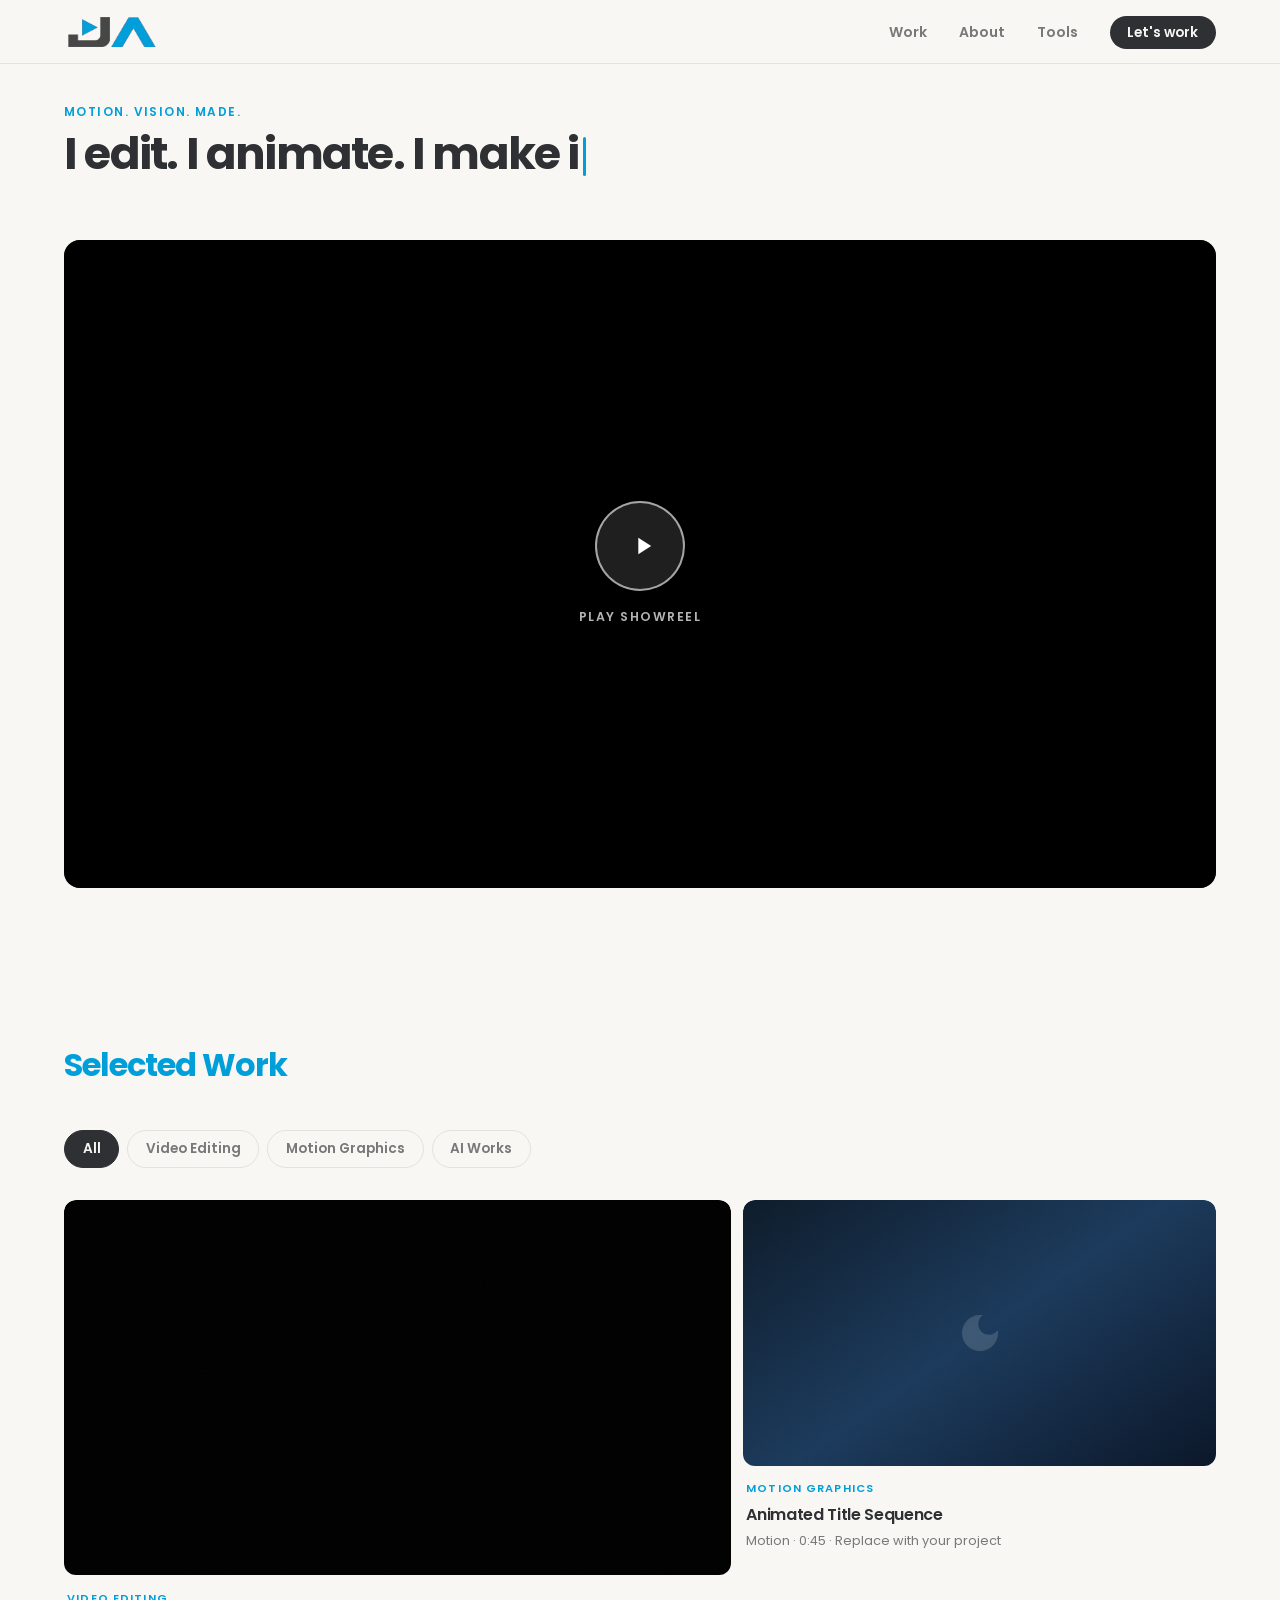
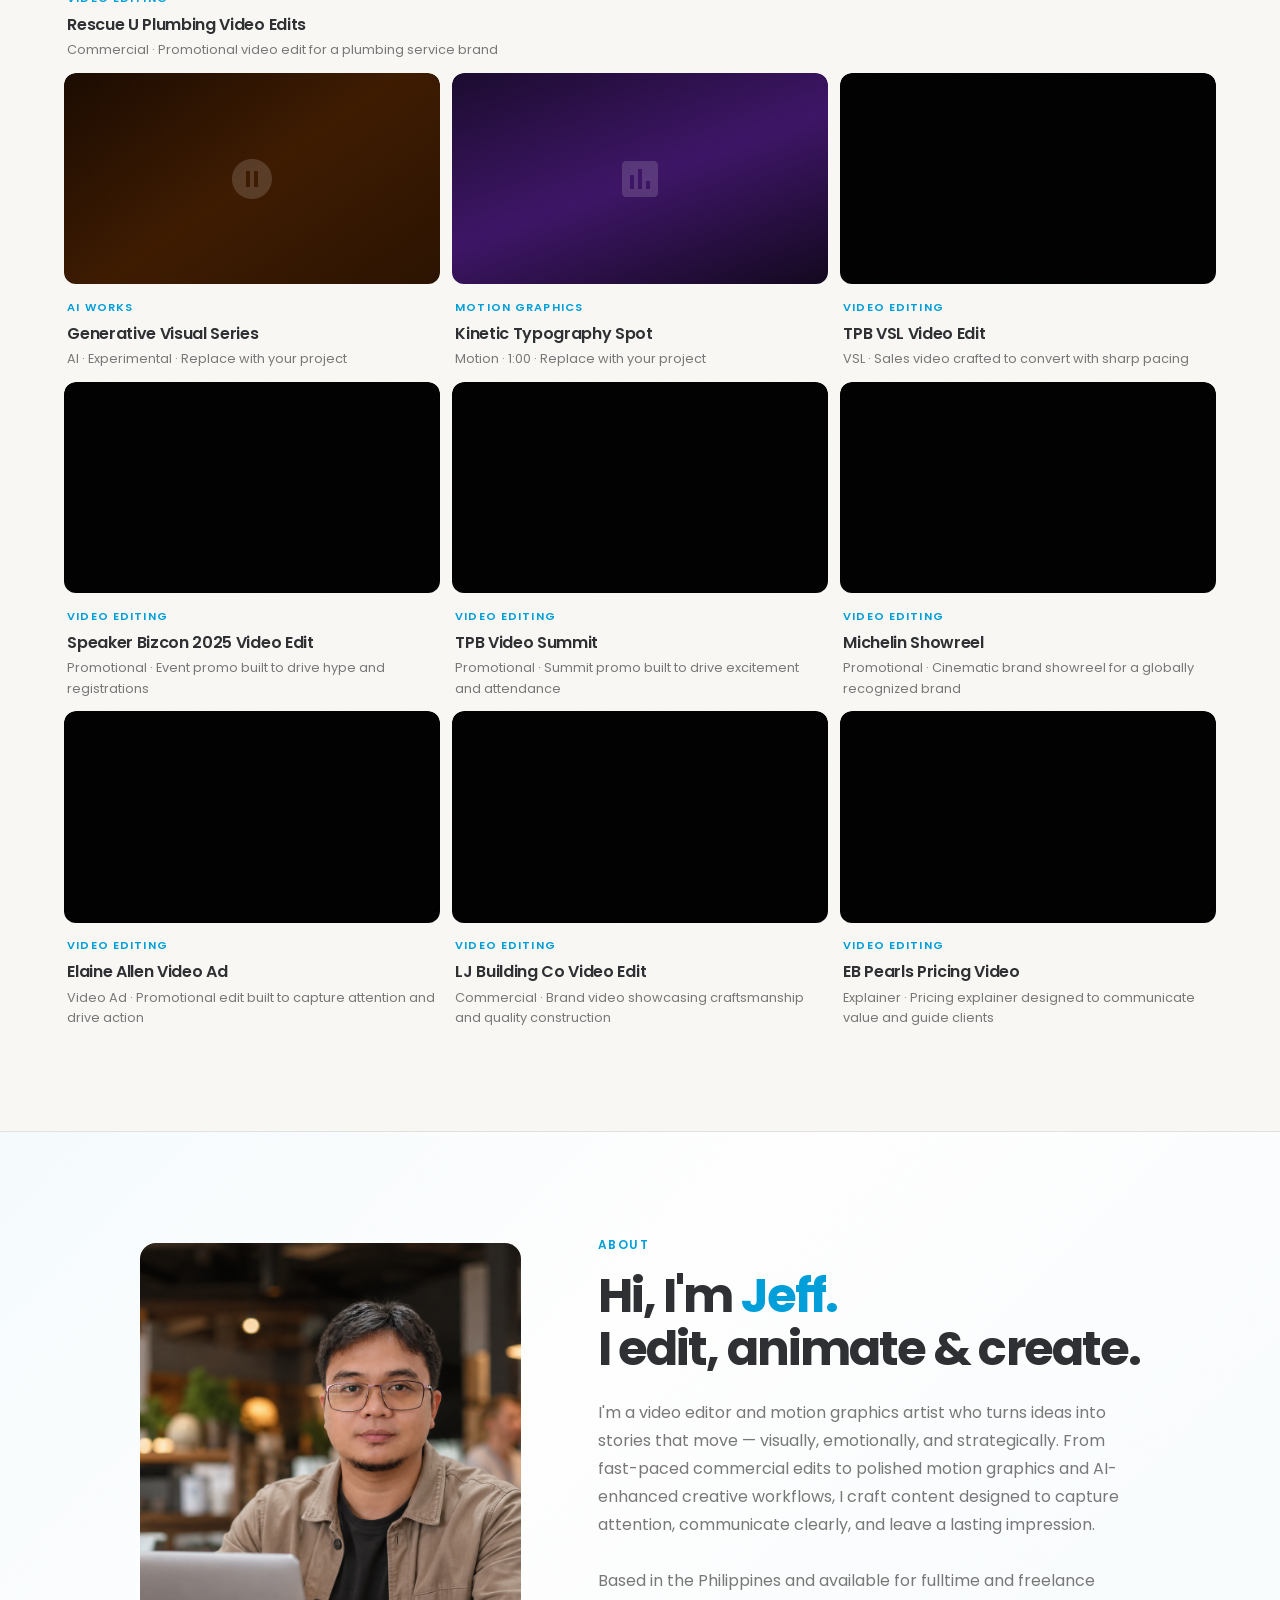
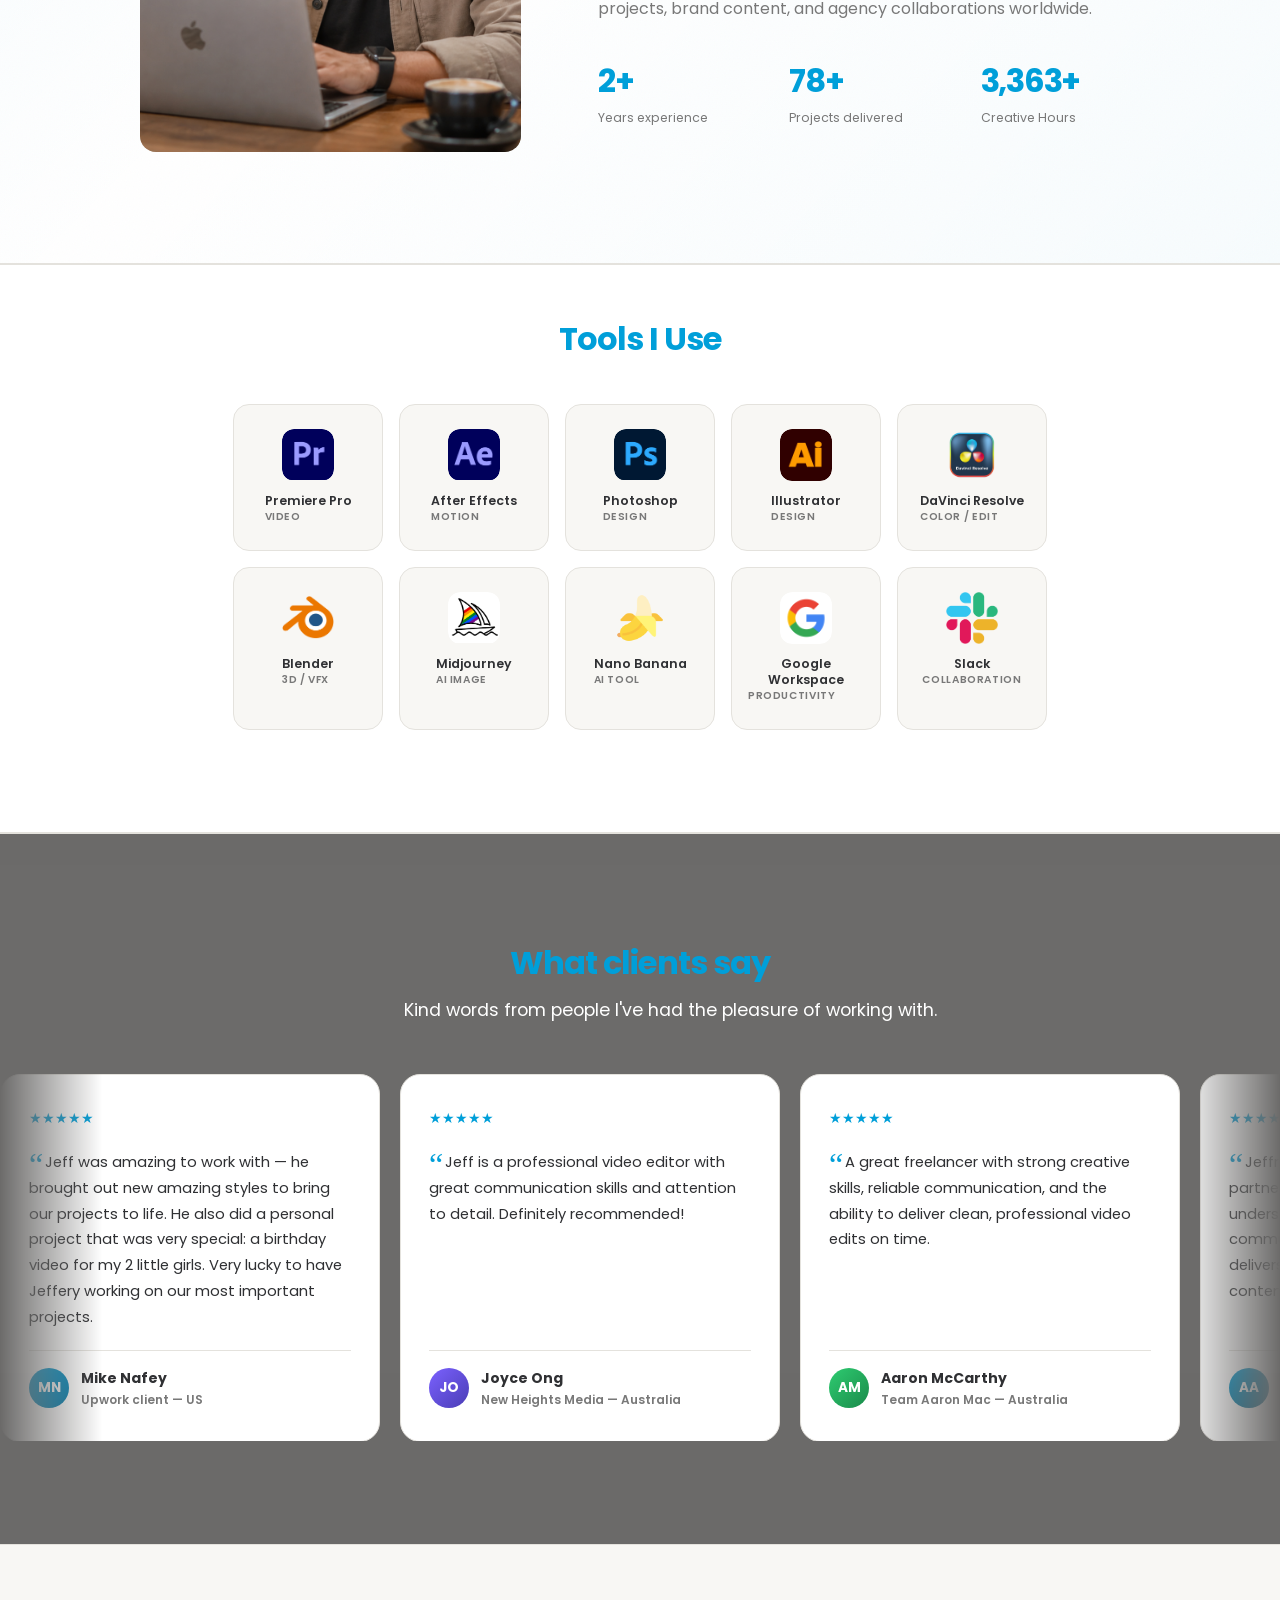
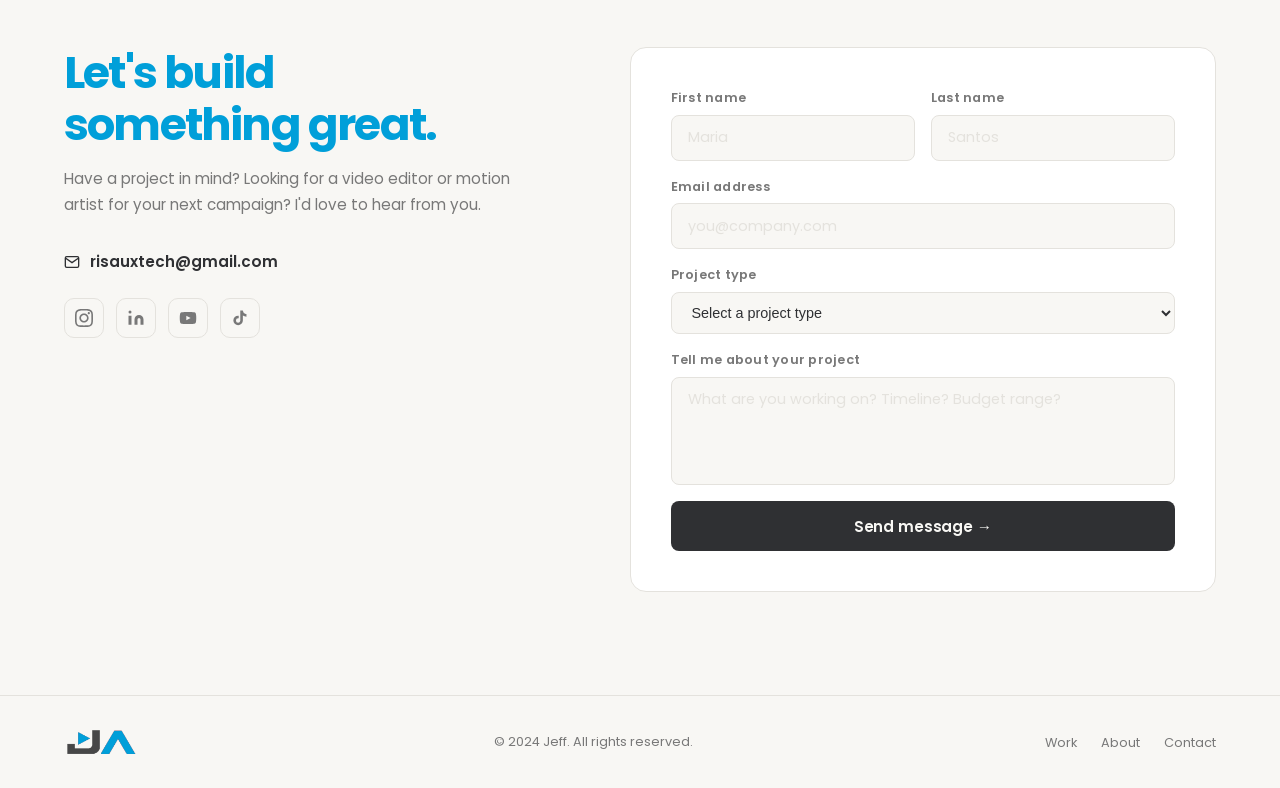
==== index.html @ b28a0ef0 "Add files via upload" ====
<!DOCTYPE html>
<html lang="en">
<head>
  <meta charset="UTF-8" />
  <meta name="viewport" content="width=device-width, initial-scale=1.0" />
  <title>Jeff Auxilio — Video Editing, Motion Graphics & AI Works</title>
  <meta name="description" content="Portfolio of Jeff — a creative specializing in video editing, motion graphics, and AI-assisted visuals. Available for freelance and agency projects." />

  <!-- Open Graph -->
  <meta property="og:title" content="Jeff — Motion. Vision. Made." />
  <meta property="og:description" content="Video editing, motion graphics, and AI works. Available for client and agency projects." />
  <meta property="og:type" content="website" />
  <meta property="og:url" content="https://yoursite.com" />
  <meta property="og:image" content="assets/og-image.jpg" />

  <!-- Fonts -->
  <link rel="preconnect" href="https://fonts.googleapis.com" />
  <link rel="preconnect" href="https://fonts.gstatic.com" crossorigin />
  <link href="https://fonts.googleapis.com/css2?family=Poppins:wght@300;400;600;700&display=swap" rel="stylesheet" />

  <style>
    /* ─── TOKENS ─────────────────────────────────────────────────── */
    :root {
      --bg:          #F8F7F4;
      --surface:     #FFFFFF;
      --text:        #2F3033;
      --text-mid:    #787878;
      --accent:      #009FD9;
      --accent-dark: #007AAA;
      --border:      #E4E2DD;
      --nav-h:       64px;

      --font-display: 'Poppins', sans-serif;
      --font-body:    'Poppins', sans-serif;

      --ease: cubic-bezier(0.22, 1, 0.36, 1);
    }

    /* ─── RESET ──────────────────────────────────────────────────── */
    *, *::before, *::after { box-sizing: border-box; margin: 0; padding: 0; }
    html { scroll-behavior: smooth; }
    body {
      background: var(--bg);
      color: var(--text);
      font-family: var(--font-body);
      font-size: 16px;
      line-height: 1.6;
      -webkit-font-smoothing: antialiased;
    }
    a { color: inherit; text-decoration: none; }
    img { display: block; width: 100%; }
    button, input, textarea { font-family: inherit; }

    /* ─── NAV ────────────────────────────────────────────────────── */
    nav {
      position: fixed;
      top: 0; left: 0; right: 0;
      height: var(--nav-h);
      background: rgba(248, 247, 244, 0.92);
      backdrop-filter: blur(12px);
      -webkit-backdrop-filter: blur(12px);
      border-bottom: 1px solid var(--border);
      display: flex;
      align-items: center;
      justify-content: space-between;
      padding: 0 clamp(1.5rem, 5vw, 4rem);
      z-index: 100;
    }
    .nav-logo {
      display: flex;
      align-items: center;
    }
    .nav-logo img {
      height: 36px;
      width: auto;
      display: block;
    }
    .nav-links {
      display: flex;
      gap: 2rem;
      list-style: none;
    }
    .nav-links a {
      font-size: 0.875rem;
      font-weight: 600;
      color: var(--text-mid);
      transition: color 0.2s;
    }
    .nav-links a:hover { color: var(--text); }
    .nav-cta {
      background: var(--text);
      color: var(--bg) !important;
      padding: 0.45rem 1.1rem;
      border-radius: 100px;
      font-size: 0.85rem !important;
      font-weight: 600 !important;
      transition: background 0.25s var(--ease), color 0.25s, transform 0.25s var(--ease), box-shadow 0.25s !important;
    }
    .nav-cta:hover {
      background: var(--accent) !important;
      color: #fff !important;
      transform: translateY(-2px);
      box-shadow: 0 6px 20px rgba(0, 159, 217, 0.35) !important;
    }

    /* Hamburger (mobile) */
    .nav-hamburger {
      display: none;
      flex-direction: column;
      gap: 5px;
      cursor: pointer;
      background: none;
      border: none;
      padding: 4px;
    }
    .nav-hamburger span {
      display: block;
      width: 22px;
      height: 2px;
      background: var(--text);
      border-radius: 2px;
      transition: transform 0.3s var(--ease), opacity 0.2s;
    }

    /* ─── HERO ───────────────────────────────────────────────────── */
    .hero {
      padding-top: var(--nav-h);
      padding-bottom: clamp(2rem, 4vw, 3rem);
    }
    .hero-label {
      display: inline-block;
      font-size: 0.75rem;
      font-weight: 600;
      letter-spacing: 0.12em;
      text-transform: uppercase;
      color: var(--accent);
      padding: clamp(1.5rem, 3vw, 2.5rem) clamp(1.5rem, 5vw, 4rem) 0;
    }
    .hero-heading {
      font-family: var(--font-display);
      font-size: clamp(2.2rem, 5.5vw, 5.5rem);
      font-weight: 700;
      letter-spacing: -0.04em;
      line-height: 1.0;
      padding: 0.5rem clamp(1.5rem, 5vw, 4rem) clamp(1rem, 2vw, 1.5rem);
      max-width: 900px;
    }
    .hero-heading em { font-style: normal; color: var(--accent); }

    /* ─── HERO TYPEWRITER ────────────────────────────────────────── */
    #heroHeading {
      font-size: clamp(1.5rem, 3.5vw, 3.5rem);
      min-height: 2.6em;
    }
    .hero-phrase {
      display: none;
    }
    #typewriter-line {
      display: block;
    }
    #typewriter-line em {
      font-style: normal;
      color: var(--accent);
    }
    #typewriter-line::after {
      content: '';
      display: inline-block;
      width: 3px;
      height: 0.85em;
      background: var(--accent);
      margin-left: 4px;
      vertical-align: middle;
      border-radius: 2px;
      animation: blink 0.75s step-end infinite;
    }
    @keyframes blink {
      0%, 100% { opacity: 1; }
      50%       { opacity: 0; }
    }

    /* ─── FEATURED REEL ──────────────────────────────────────────── */
    .hero-reel {
      padding: 0 clamp(1.5rem, 5vw, 4rem);
    }
    .reel-wrapper {
      position: relative;
      width: 100%;
      aspect-ratio: 16 / 9;
      max-height: 75vh;
      border-radius: 16px;
      overflow: hidden;
      background: #000;
      cursor: pointer;
    }
    .reel-bg-iframe {
      position: absolute;
      left: 0;
      top: 50%;
      width: 100%;
      aspect-ratio: 16 / 9;
      transform: translateY(-50%);
      pointer-events: none;
      border: 0;
      opacity: 0.45;
    }
    .reel-bg-overlay {
      position: absolute;
      inset: 0;
      background: rgba(0, 0, 0, 0.65);
    }
    .reel-play-overlay {
      position: absolute;
      inset: 0;
      display: flex;
      flex-direction: column;
      align-items: center;
      justify-content: center;
      gap: 1rem;
      transition: background 0.3s;
    }
    .reel-wrapper:hover .reel-play-overlay { background: rgba(0,159,217,0.06); }
    .reel-play-btn {
      width: 90px;
      height: 90px;
      border-radius: 50%;
      background: rgba(255,255,255,0.12);
      border: 2px solid rgba(255,255,255,0.6);
      display: flex;
      align-items: center;
      justify-content: center;
      transition: transform 0.3s var(--ease), background 0.25s, border-color 0.25s;
    }
    .reel-wrapper:hover .reel-play-btn {
      transform: scale(1.12);
      background: var(--accent);
      border-color: var(--accent);
    }
    .reel-play-btn svg { fill: white; margin-left: 5px; }
    .reel-label {
      font-size: 0.78rem;
      font-weight: 600;
      letter-spacing: 0.12em;
      text-transform: uppercase;
      color: rgba(255,255,255,0.7);
    }

    /* ─── SECTION SCAFFOLDING ────────────────────────────────────── */
    .section {
      padding: clamp(4rem, 8vw, 8rem) clamp(1.5rem, 5vw, 4rem);
    }
    .section-header {
      display: flex;
      align-items: baseline;
      justify-content: space-between;
      margin-bottom: 2.5rem;
      flex-wrap: wrap;
      gap: 1rem;
    }
    .section-title {
      font-family: var(--font-display);
      font-size: clamp(1.5rem, 3vw, 2rem);
      font-weight: 700;
      letter-spacing: -0.03em;
      color: var(--accent);
    }
    .section-link {
      font-size: 0.85rem;
      font-weight: 600;
      color: var(--accent);
      display: flex;
      align-items: center;
      gap: 0.3rem;
      transition: gap 0.2s;
    }
    .section-link:hover { gap: 0.6rem; }

    /* ─── CATEGORY TABS ──────────────────────────────────────────── */
    .work-tabs {
      display: flex;
      gap: 0.5rem;
      margin-bottom: 2rem;
      flex-wrap: wrap;
    }
    .tab-btn {
      padding: 0.5rem 1.1rem;
      border-radius: 100px;
      border: 1.5px solid var(--border);
      background: transparent;
      font-size: 0.85rem;
      font-weight: 600;
      cursor: pointer;
      color: var(--text-mid);
      transition: all 0.2s;
    }
    .tab-btn:hover {
      border-color: var(--text);
      color: var(--text);
    }
    .tab-btn.active {
      background: var(--text);
      border-color: var(--text);
      color: var(--bg);
    }

    /* ─── WORK GRID ──────────────────────────────────────────────── */
    .work-grid {
      display: grid;
      grid-template-columns: repeat(12, 1fr);
      gap: 0.75rem;
    }

    .work-card { position: relative; overflow: hidden; border-radius: 12px; cursor: pointer; }
    .work-card:nth-child(1) { grid-column: span 7; }
    .work-card:nth-child(2) { grid-column: span 5; }
    .work-card:nth-child(3) { grid-column: span 4; }
    .work-card:nth-child(4) { grid-column: span 4; }
    .work-card:nth-child(5) { grid-column: span 4; }
    .work-card:nth-child(6) { grid-column: span 4; }
    .work-card:nth-child(7) { grid-column: span 4; }
    .work-card:nth-child(8) { grid-column: span 4; }
    .work-card:nth-child(9) { grid-column: span 4; }
    .work-card:nth-child(10) { grid-column: span 4; }
    .work-card:nth-child(11) { grid-column: span 4; }

    .card-inner {
      position: relative;
      width: 100%;
      aspect-ratio: 16/9;
      overflow: hidden;
      border-radius: 12px;
      cursor: pointer;
    }

    /* ─── LIGHTBOX ───────────────────────────────────────────────── */
    .lightbox {
      position: fixed;
      inset: 0;
      z-index: 999;
      display: flex;
      align-items: center;
      justify-content: center;
      opacity: 0;
      pointer-events: none;
      transition: opacity 0.35s var(--ease);
    }
    .lightbox.open {
      opacity: 1;
      pointer-events: all;
    }
    .lightbox-backdrop {
      position: absolute;
      inset: 0;
      background: rgba(15, 15, 15, 0.75);
      backdrop-filter: blur(18px);
      -webkit-backdrop-filter: blur(18px);
    }
    .lightbox-card {
      position: relative;
      z-index: 1;
      background: var(--surface);
      border-radius: 20px;
      overflow: hidden;
      width: min(860px, 90vw);
      box-shadow: 0 40px 100px rgba(0,0,0,0.5);
      transform: scale(0.92);
      transition: transform 0.35s var(--ease);
    }
    .lightbox.open .lightbox-card {
      transform: scale(1);
    }
    .lightbox-thumb {
      width: 100%;
      aspect-ratio: 16/9;
    }
    .lightbox-meta {
      padding: 1.25rem 1.5rem 1.5rem;
    }
    .lightbox-category {
      font-size: 0.7rem;
      font-weight: 600;
      letter-spacing: 0.1em;
      text-transform: uppercase;
      color: var(--accent);
      margin-bottom: 0.3rem;
    }
    .lightbox-title {
      font-size: 1.2rem;
      font-weight: 700;
      letter-spacing: -0.02em;
    }
    .lightbox-desc {
      font-size: 0.85rem;
      color: var(--text-mid);
      margin-top: 0.25rem;
    }
    .lightbox-close {
      position: absolute;
      top: 1rem;
      right: 1rem;
      z-index: 2;
      width: 36px;
      height: 36px;
      border-radius: 50%;
      background: rgba(255,255,255,0.15);
      border: none;
      cursor: pointer;
      display: flex;
      align-items: center;
      justify-content: center;
      transition: background 0.2s;
    }
    .lightbox-close:hover { background: rgba(255,255,255,0.3); }
    .lightbox-close svg { fill: white; width: 18px; height: 18px; }

    /* Placeholder thumbnail gradients */
    .card-thumb {
      position: absolute;
      inset: 0;
      transition: transform 0.5s var(--ease);
    }
    .work-card:hover .card-thumb { transform: scale(1.04); }

    .thumb-video-1 { background: linear-gradient(145deg, #0f0f0f, #2a2a2a, #1a1a1a); }
    .thumb-video-2 { background: linear-gradient(160deg, #1c1c1c, #333, #111); }
    .thumb-video-3 { background: linear-gradient(130deg, #2F3033, #252525, #0d0d0d); }

    .thumb-motion-1 { background: linear-gradient(145deg, #0d1b2a, #1b3a5c, #0a1628); }
    .thumb-motion-2 { background: linear-gradient(160deg, #1a0a2e, #3d1466, #12071e); }
    .thumb-motion-3 { background: linear-gradient(130deg, #0a2010, #1a4020, #061408); }

    .thumb-ai-1 { background: linear-gradient(145deg, #1a0a00, #3d1a00, #2a1200); }
    .thumb-ai-2 { background: linear-gradient(160deg, #0d0020, #250040, #160030); }
    .thumb-ai-3 { background: linear-gradient(130deg, #001a1a, #004040, #000d0d); }

    .card-thumb::after {
      content: '';
      position: absolute;
      inset: 0;
      background-image: url("data:image/svg+xml,%3Csvg viewBox='0 0 200 200' xmlns='http://www.w3.org/2000/svg'%3E%3Cfilter id='n'%3E%3CfeTurbulence type='fractalNoise' baseFrequency='0.9' numOctaves='4'/%3E%3C/filter%3E%3Crect width='100%25' height='100%25' filter='url(%23n)' opacity='0.06'/%3E%3C/svg%3E");
      opacity: 0.3;
      pointer-events: none;
    }

    .card-thumb-icon {
      position: absolute;
      inset: 0;
      display: flex;
      align-items: center;
      justify-content: center;
      opacity: 0.15;
    }
    .card-thumb-icon svg { width: 48px; height: 48px; fill: white; }

    .card-overlay {
      position: absolute;
      inset: 0;
      background: rgba(20, 20, 20, 0.55);
      opacity: 0;
      transition: opacity 0.3s;
      display: flex;
      align-items: center;
      justify-content: center;
    }
    .work-card:hover .card-overlay { opacity: 1; }
    .overlay-play {
      width: 52px;
      height: 52px;
      border-radius: 50%;
      border: 1.5px solid rgba(255,255,255,0.6);
      display: flex;
      align-items: center;
      justify-content: center;
      transform: scale(0.8);
      transition: transform 0.3s var(--ease);
    }
    .work-card:hover .overlay-play { transform: scale(1); }
    .overlay-play svg { fill: white; margin-left: 3px; }

    .card-meta {
      padding: 0.9rem 0.2rem 0;
    }
    .card-category {
      font-size: 0.7rem;
      font-weight: 600;
      letter-spacing: 0.1em;
      text-transform: uppercase;
      color: var(--accent);
      margin-bottom: 0.25rem;
    }
    .card-title {
      font-family: var(--font-display);
      font-size: 1rem;
      font-weight: 600;
      letter-spacing: -0.02em;
    }
    .card-desc {
      font-size: 0.8rem;
      color: var(--text-mid);
      margin-top: 0.2rem;
    }

    .work-card.hidden { display: none; }

    /* ─── ABOUT ──────────────────────────────────────────────────── */
    #about {
      border-top: 1px solid var(--border);
      border-bottom: 1px solid var(--border);
      position: relative;
      background: var(--surface);
    }
    #about::before {
      content: '';
      position: absolute;
      inset: 0;
      background:
        url("data:image/svg+xml,%3Csvg viewBox='0 0 200 200' xmlns='http://www.w3.org/2000/svg'%3E%3Cfilter id='n'%3E%3CfeTurbulence type='fractalNoise' baseFrequency='0.75' numOctaves='4' stitchTiles='stitch'/%3E%3C/filter%3E%3Crect width='100%25' height='100%25' filter='url(%23n)' opacity='1'/%3E%3C/svg%3E");
      background-size: 200px 200px;
      opacity: 0.03;
      pointer-events: none;
      z-index: 0;
    }
    #about::after {
      content: '';
      position: absolute;
      inset: 0;
      background: linear-gradient(135deg,
        rgba(0, 159, 217, 0.04) 0%,
        rgba(248, 247, 244, 0) 40%,
        rgba(0, 159, 217, 0.03) 100%);
      pointer-events: none;
      z-index: 0;
    }
    #about .about-grid {
      position: relative;
      z-index: 1;
    }
    .about-grid {
      display: grid;
      grid-template-columns: minmax(260px, 400px) 1fr;
      gap: clamp(2rem, 6vw, 6rem);
      align-items: center;
      max-width: 1000px;
      margin-left: auto;
      margin-right: auto;
    }
    .about-photo {
      aspect-ratio: 3/4;
      border-radius: 16px;
      overflow: hidden;
      background: #e0ddd8;
    }
    .about-photo img {
      width: 100%;
      height: 100%;
      object-fit: cover;
      object-position: center top;
      display: block;
    }
    .about-eyebrow {
      font-size: 0.75rem;
      font-weight: 600;
      letter-spacing: 0.12em;
      text-transform: uppercase;
      color: var(--accent);
      margin-bottom: 1rem;
    }
    .about-name {
      font-family: var(--font-display);
      font-size: clamp(2rem, 4vw, 3rem);
      font-weight: 700;
      letter-spacing: -0.04em;
      line-height: 1.1;
      margin-bottom: 1.5rem;
    }
    .about-name em {
      font-style: normal;
      color: var(--accent);
    }
    .about-bio {
      color: var(--text-mid);
      font-size: 1rem;
      line-height: 1.75;
      margin-bottom: 2rem;
    }
    .about-stats {
      display: flex;
      gap: 2rem;
      margin-bottom: 2rem;
      flex-wrap: nowrap;
    }
    .stat-item {
      flex: 1;
      min-width: 0;
    }
    .stat-num {
      font-family: var(--font-display);
      font-size: 2rem;
      font-weight: 700;
      letter-spacing: -0.04em;
      color: var(--accent);
      display: block;
    }
    .stat-label {
      font-size: 0.78rem;
      color: var(--text-mid);
      margin-top: 0.1rem;
    }
    @keyframes countUp {
      from { opacity: 0; transform: translateY(10px); }
      to   { opacity: 1; transform: none; }
    }
    .stat-num { animation: countUp 0.6s var(--ease) both; }
    .stat-item:nth-child(1) .stat-num { animation-delay: 0.1s; }
    .stat-item:nth-child(2) .stat-num { animation-delay: 0.25s; }
    .stat-item:nth-child(3) .stat-num { animation-delay: 0.4s; }

    /* ─── TOOLS ──────────────────────────────────────────────────── */
    #tools {
      background: var(--surface);
      border-top: 1px solid var(--border);
      border-bottom: 1px solid var(--border);
      padding-top: 3rem;
    }
    #tools .section-header {
      justify-content: center;
      text-align: center;
    }
    .tools-grid {
      display: grid;
      grid-template-columns: repeat(5, minmax(120px, 150px));
      gap: 1rem;
      justify-content: center;
    }
    @media (max-width: 860px) {
      .tools-grid { grid-template-columns: repeat(4, minmax(110px, 140px)); }
    }
    @media (max-width: 600px) {
      .tools-grid { grid-template-columns: repeat(3, 1fr); }
    }
    .tool-card {
      display: flex;
      flex-direction: column;
      align-items: center;
      gap: 0.75rem;
      padding: 1.5rem 1rem;
      border: 1.5px solid var(--border);
      border-radius: 16px;
      background: var(--bg);
      transition: border-color 0.25s, transform 0.25s var(--ease), box-shadow 0.25s;
      cursor: default;
    }
    .tool-card:hover {
      border-color: var(--accent);
      transform: translateY(-4px);
      box-shadow: 0 12px 32px rgba(0,159,217,0.10);
    }
    .tool-icon {
      width: 52px;
      height: 52px;
      border-radius: 12px;
      display: flex;
      align-items: center;
      justify-content: center;
      flex-shrink: 0;
    }
    .tool-icon-img {
      background: transparent;
      border-radius: 12px;
      overflow: hidden;
    }
    .tool-icon-img img {
      width: 52px;
      height: 52px;
      object-fit: contain;
      border-radius: 12px;
    }
    .tool-name {
      font-size: 0.78rem;
      font-weight: 600;
      color: var(--text);
      text-align: center;
      line-height: 1.3;
    }
    .tool-category {
      font-size: 0.65rem;
      font-weight: 600;
      color: var(--text-mid);
      letter-spacing: 0.06em;
      text-transform: uppercase;
    }

    /* ─── TESTIMONIALS ───────────────────────────────────────────── */
    #testimonials {
      border-top: 1px solid var(--border);
      padding-left: 0;
      padding-right: 0;
      position: relative;
      background: url('parallax-bg-6-testimonials_NEW.png') center/cover no-repeat fixed;
    }
    #testimonials::before {
      content: '';
      position: absolute;
      inset: 0;
      background: rgba(14, 14, 14, 0.6);
      pointer-events: none;
    }
    #testimonials .testi-intro,
    #testimonials .testi-marquee {
      position: relative;
      z-index: 1;
    }
    .testi-intro {
      max-width: 600px;
      margin: 0 auto 3rem;
      padding: 0 clamp(1.5rem, 5vw, 4rem);
      text-align: center;
    }
    .testi-intro .section-title { margin-bottom: 0.5rem; }
    .testi-intro p {
      font-size: 1.1rem;
      color: #ffffff;
      line-height: 1.7;
      white-space: nowrap;
    }

    .testi-marquee {
      overflow: hidden;
      width: 100%;
      -webkit-mask-image: linear-gradient(90deg, transparent 0%, black 8%, black 92%, transparent 100%);
      mask-image: linear-gradient(90deg, transparent 0%, black 8%, black 92%, transparent 100%);
    }
    .testi-track {
      display: flex;
      gap: 1.25rem;
      width: max-content;
      animation: marqueeScroll 55s linear infinite;
      will-change: transform;
    }
    .testi-marquee:hover .testi-track {
      animation-play-state: paused;
    }
    @keyframes marqueeScroll {
      from { transform: translateX(0); }
      to   { transform: translateX(-50%); }
    }

    .testi-card {
      background: var(--surface);
      border: 1.5px solid var(--border);
      border-radius: 20px;
      padding: 2rem 1.75rem;
      display: flex;
      flex-direction: column;
      gap: 1.25rem;
      width: 380px;
      flex-shrink: 0;
      transition: border-color 0.25s, box-shadow 0.25s, transform 0.25s var(--ease);
    }
    .testi-card:hover {
      border-color: var(--accent);
      box-shadow: 0 12px 36px rgba(0,159,217,0.10);
      transform: translateY(-4px);
    }
    .testi-card.featured {
      background: var(--surface);
      border-color: var(--border);
      color: var(--text);
    }
    .testi-card.featured .testi-quote { color: var(--text); }
    .testi-card.featured .testi-author-name { color: var(--text); }
    .testi-card.featured .testi-author-role { color: var(--text-mid); }
    .testi-card.featured .testi-stars { color: var(--accent); }
    .testi-card.featured .testi-author { border-top-color: var(--border); }
    .testi-stars {
      display: flex;
      gap: 3px;
      color: var(--accent);
      font-size: 0.9rem;
    }
    .testi-quote {
      font-size: 0.92rem;
      line-height: 1.75;
      color: var(--text);
      flex: 1;
    }
    .testi-quote::before {
      content: '\201C';
      font-size: 2rem;
      line-height: 0;
      vertical-align: -0.5rem;
      margin-right: 2px;
      color: var(--accent);
      font-family: Georgia, serif;
    }
    .testi-author {
      display: flex;
      align-items: center;
      gap: 0.75rem;
      padding-top: 1rem;
      border-top: 1px solid var(--border);
    }
    .testi-avatar {
      width: 40px;
      height: 40px;
      border-radius: 50%;
      background: linear-gradient(135deg, var(--accent), #007AAA);
      display: flex;
      align-items: center;
      justify-content: center;
      font-family: var(--font-display);
      font-weight: 700;
      font-size: 0.85rem;
      color: white;
      flex-shrink: 0;
    }
    .testi-author-name {
      font-family: var(--font-display);
      font-size: 0.875rem;
      font-weight: 700;
      color: var(--text);
    }
    .testi-author-role {
      font-size: 0.75rem;
      font-weight: 600;
      color: var(--text-mid);
    }

    /* ─── CONTACT ────────────────────────────────────────────────── */
    #contact {
      border-top: 1px solid var(--border);
    }
    .contact-grid {
      display: grid;
      grid-template-columns: 1fr 1.2fr;
      gap: clamp(2rem, 6vw, 6rem);
      align-items: start;
    }
    .contact-heading {
      font-family: var(--font-display);
      font-size: clamp(1.8rem, 3.5vw, 2.8rem);
      font-weight: 700;
      letter-spacing: -0.04em;
      color: var(--accent);
      line-height: 1.15;
      margin-bottom: 1rem;
    }
    .contact-sub {
      color: var(--text-mid);
      font-size: 0.95rem;
      line-height: 1.7;
      margin-bottom: 2rem;
    }
    .contact-email {
      display: flex;
      align-items: center;
      gap: 0.6rem;
      font-weight: 600;
      font-size: 0.95rem;
      margin-bottom: 1.5rem;
      transition: color 0.2s;
    }
    .contact-email:hover { color: var(--accent); }
    .contact-email svg { flex-shrink: 0; }
    .social-links {
      display: flex;
      gap: 0.75rem;
    }
    .social-link {
      width: 40px;
      height: 40px;
      border-radius: 10px;
      border: 1.5px solid var(--border);
      display: flex;
      align-items: center;
      justify-content: center;
      transition: border-color 0.2s, background 0.2s;
    }
    .social-link:hover {
      border-color: var(--accent);
      background: var(--accent);
    }
    .social-link:hover svg { fill: white; }
    .social-link svg { fill: var(--text-mid); transition: fill 0.2s; }

    .contact-form {
      background: var(--surface);
      border: 1px solid var(--border);
      border-radius: 16px;
      padding: clamp(1.5rem, 4vw, 2.5rem);
    }
    .form-row {
      display: grid;
      grid-template-columns: 1fr 1fr;
      gap: 1rem;
    }
    .form-group {
      display: flex;
      flex-direction: column;
      gap: 0.4rem;
      margin-bottom: 1rem;
    }
    .form-group label {
      font-size: 0.8rem;
      font-weight: 600;
      color: var(--text-mid);
      letter-spacing: 0.02em;
    }
    .form-group input,
    .form-group select,
    .form-group textarea {
      width: 100%;
      padding: 0.7rem 1rem;
      border: 1.5px solid var(--border);
      border-radius: 8px;
      background: var(--bg);
      font-size: 0.9rem;
      color: var(--text);
      transition: border-color 0.2s;
      outline: none;
      resize: none;
    }
    .form-group input:focus,
    .form-group select:focus,
    .form-group textarea:focus {
      border-color: var(--accent);
      background: var(--surface);
    }
    .form-group input::placeholder,
    .form-group textarea::placeholder { color: var(--border); }
    .form-submit {
      width: 100%;
      padding: 0.85rem;
      background: var(--text);
      color: var(--bg);
      border: none;
      border-radius: 8px;
      font-family: var(--font-display);
      font-size: 0.95rem;
      font-weight: 600;
      cursor: pointer;
      transition: background 0.3s var(--ease), transform 0.25s var(--ease), box-shadow 0.3s;
      letter-spacing: -0.01em;
      position: relative;
      overflow: hidden;
    }
    .form-submit::after {
      content: '';
      position: absolute;
      inset: 0;
      background: linear-gradient(90deg, transparent 0%, rgba(255,255,255,0.12) 50%, transparent 100%);
      transform: translateX(-100%);
      transition: transform 0.5s var(--ease);
    }
    .form-submit:hover {
      background: var(--accent);
      transform: translateY(-2px);
      box-shadow: 0 8px 24px rgba(0, 159, 217, 0.4);
    }
    .form-submit:hover::after { transform: translateX(100%); }
    .form-submit:active { transform: translateY(0); box-shadow: none; }

    /* ─── FOOTER ─────────────────────────────────────────────────── */
    footer {
      border-top: 1px solid var(--border);
      padding: 2rem clamp(1.5rem, 5vw, 4rem);
      display: flex;
      align-items: center;
      justify-content: space-between;
      flex-wrap: wrap;
      gap: 1rem;
    }
    .footer-logo img {
      height: 28px;
      width: auto;
      display: block;
    }
    .footer-copy {
      font-size: 0.8rem;
      color: var(--text-mid);
    }
    .footer-nav {
      display: flex;
      gap: 1.5rem;
      list-style: none;
    }
    .footer-nav a {
      font-size: 0.8rem;
      color: var(--text-mid);
      transition: color 0.2s;
    }
    .footer-nav a:hover { color: var(--text); }

    /* ─── SCROLL REVEAL ──────────────────────────────────────────── */
    .reveal {
      opacity: 1;
      transform: none;
    }

    /* ─── MOBILE ─────────────────────────────────────────────────── */
    @media (max-width: 768px) {
      .nav-links { display: none; }
      .nav-hamburger { display: flex; }

      .nav-links.open {
        display: flex;
        flex-direction: column;
        position: fixed;
        top: var(--nav-h);
        left: 0; right: 0;
        background: var(--bg);
        border-bottom: 1px solid var(--border);
        padding: 1.5rem clamp(1.5rem, 5vw, 4rem);
        gap: 1.25rem;
      }
      .nav-cta {
        display: inline-block;
        width: fit-content;
      }

      .hero-heading { font-size: clamp(2rem, 10vw, 3.5rem); }

      .work-card:nth-child(1),
      .work-card:nth-child(2),
      .work-card:nth-child(3),
      .work-card:nth-child(4),
      .work-card:nth-child(5) { grid-column: span 12; }

      .about-grid { grid-template-columns: 1fr; }
      .about-photo { aspect-ratio: 3/2; }

      .contact-grid { grid-template-columns: 1fr; }
      .form-row { grid-template-columns: 1fr; }

      footer { flex-direction: column; align-items: flex-start; gap: 0.75rem; }
      .footer-nav { flex-wrap: wrap; }

      .reel-wrapper { aspect-ratio: 16/9; }
    }

    @media (max-width: 480px) {
      .work-grid { gap: 0.75rem; }
    }

    /* ─── VIDEO MODAL ────────────────────────────────────────────── */
    .video-modal {
      position: fixed;
      inset: 0;
      z-index: 1000;
      display: flex;
      align-items: center;
      justify-content: center;
      opacity: 0;
      pointer-events: none;
      transition: opacity 0.35s var(--ease);
    }
    .video-modal.open {
      opacity: 1;
      pointer-events: all;
    }
    .video-modal-backdrop {
      position: absolute;
      inset: 0;
      background: rgba(10, 10, 10, 0.85);
      backdrop-filter: blur(20px);
      -webkit-backdrop-filter: blur(20px);
    }
    .video-modal-container {
      position: relative;
      z-index: 1;
      width: min(1200px, 92vw);
      transform: scale(0.93);
      transition: transform 0.35s var(--ease);
    }
    .video-modal.open .video-modal-container {
      transform: scale(1);
    }
    .video-modal-frame {
      position: relative;
      width: 100%;
      aspect-ratio: 16 / 9;
      border-radius: 16px;
      overflow: hidden;
      box-shadow: 0 32px 80px rgba(0,0,0,0.6);
    }
    .video-modal-frame iframe {
      position: absolute;
      inset: 0;
      width: 100%;
      height: 100%;
      border: 0;
    }
    .video-modal-close {
      position: absolute;
      top: -48px;
      right: 0;
      width: 36px;
      height: 36px;
      border-radius: 50%;
      background: rgba(255,255,255,0.15);
      border: 1px solid rgba(255,255,255,0.2);
      cursor: pointer;
      display: flex;
      align-items: center;
      justify-content: center;
      transition: background 0.2s;
    }
    .video-modal-close:hover { background: rgba(255,255,255,0.3); }
  </style>
</head>
<body>

  <!-- ─── NAV ──────────────────────────────────────────── -->
  <nav>
    <a href="#" class="nav-logo">
      <img src="logo.png" alt="Jeff Auxilio" />
    </a>
    <ul class="nav-links" id="navLinks">
      <li><a href="#work">Work</a></li>
      <li><a href="#about">About</a></li>
      <li><a href="#tools">Tools</a></li>
      <li><a href="#contact" class="nav-cta">Let's work</a></li>
    </ul>
    <button class="nav-hamburger" id="hamburger" aria-label="Toggle menu">
      <span></span><span></span><span></span>
    </button>
  </nav>

  <!-- ─── HERO ─────────────────────────────────────────── -->
  <section class="hero">
    <span class="hero-label reveal">Motion. Vision. Made.</span>
    <h1 class="hero-heading reveal" id="heroHeading">
      <span id="typewriter-line"></span>
    </h1>
    <div class="hero-reel">
      <div class="reel-wrapper" id="reelBtn" role="button" tabindex="0" aria-label="Play Showreel">
        <iframe class="reel-bg-iframe"
          src="https://www.youtube.com/embed/2azRgslvF5Q?autoplay=1&mute=1&loop=1&playlist=2azRgslvF5Q&controls=0&showinfo=0&rel=0&disablekb=1&modestbranding=1&playsinline=1"
          allow="autoplay; encrypted-media" allowfullscreen></iframe>
        <div class="reel-bg-overlay"></div>
        <div class="reel-play-overlay">
          <div class="reel-play-btn">
            <svg width="28" height="28" viewBox="0 0 24 24"><path d="M8 5v14l11-7z"/></svg>
          </div>
          <span class="reel-label">Play Showreel</span>
        </div>
      </div>
    </div>
  </section>

  <!-- ─── WORK ──────────────────────────────────────────── -->
  <section class="section" id="work">
    <div class="section-header reveal">
      <h2 class="section-title">Selected Work</h2>
    </div>

    <div class="work-tabs reveal">
      <button class="tab-btn active" data-filter="all">All</button>
      <button class="tab-btn" data-filter="video">Video Editing</button>
      <button class="tab-btn" data-filter="motion">Motion Graphics</button>
      <button class="tab-btn" data-filter="ai">AI Works</button>
    </div>

    <div class="work-grid" id="workGrid">

      <!-- Card 1 — Video Editing (large) -->
      <article class="work-card reveal" data-category="video"
        data-title="Rescue U Plumbing Video Edits"
        data-desc="Commercial · Video Editing · Fast-paced promotional edit for a plumbing service brand."
        data-cat-label="Video Editing"
        data-video="Rw8LkPaA_EU">
        <div class="card-inner">
          <div class="card-thumb" style="background: #000 url('https://img.youtube.com/vi/Rw8LkPaA_EU/maxresdefault.jpg') center/cover no-repeat;">
          </div>
          <div class="card-overlay">
            <div class="overlay-play">
              <svg width="18" height="18" viewBox="0 0 24 24"><path d="M8 5v14l11-7z"/></svg>
            </div>
          </div>
        </div>
        <div class="card-meta">
          <div class="card-category">Video Editing</div>
          <div class="card-title">Rescue U Plumbing Video Edits</div>
          <div class="card-desc">Commercial · Promotional video edit for a plumbing service brand</div>
        </div>
      </article>

      <!-- Card 2 — Motion Graphics -->
      <article class="work-card reveal" data-category="motion"
        data-title="Animated Title Sequence"
        data-desc="Motion · 0:45 · Replace with your project"
        data-cat-label="Motion Graphics"
        data-thumb="thumb-motion-1">
        <div class="card-inner">
          <div class="card-thumb thumb-motion-1">
            <div class="card-thumb-icon">
              <svg viewBox="0 0 24 24"><path d="M12 3c-4.97 0-9 4.03-9 9s4.03 9 9 9 9-4.03 9-9c0-.46-.04-.92-.1-1.36-.98 1.37-2.58 2.26-4.4 2.26-2.98 0-5.4-2.42-5.4-5.4 0-1.81.89-3.42 2.26-4.4-.44-.06-.9-.1-1.36-.1z"/></svg>
            </div>
          </div>
          <div class="card-overlay">
            <div class="overlay-play">
              <svg width="18" height="18" viewBox="0 0 24 24"><path d="M8 5v14l11-7z"/></svg>
            </div>
          </div>
        </div>
        <div class="card-meta">
          <div class="card-category">Motion Graphics</div>
          <div class="card-title">Animated Title Sequence</div>
          <div class="card-desc">Motion · 0:45 · Replace with your project</div>
        </div>
      </article>

      <!-- Card 3 — AI Works -->
      <article class="work-card reveal" data-category="ai"
        data-title="Generative Visual Series"
        data-desc="AI · Experimental · Replace with your project"
        data-cat-label="AI Works"
        data-thumb="thumb-ai-1">
        <div class="card-inner">
          <div class="card-thumb thumb-ai-1">
            <div class="card-thumb-icon">
              <svg viewBox="0 0 24 24"><path d="M12 2C6.48 2 2 6.48 2 12s4.48 10 10 10 10-4.48 10-10S17.52 2 12 2zm-1 14H9V8h2v8zm4 0h-2V8h2v8z"/></svg>
            </div>
          </div>
          <div class="card-overlay">
            <div class="overlay-play">
              <svg width="18" height="18" viewBox="0 0 24 24"><path d="M8 5v14l11-7z"/></svg>
            </div>
          </div>
        </div>
        <div class="card-meta">
          <div class="card-category">AI Works</div>
          <div class="card-title">Generative Visual Series</div>
          <div class="card-desc">AI · Experimental · Replace with your project</div>
        </div>
      </article>

      <!-- Card 4 — Motion Graphics -->
      <article class="work-card reveal" data-category="motion"
        data-title="Kinetic Typography Spot"
        data-desc="Motion · 1:00 · Replace with your project"
        data-cat-label="Motion Graphics"
        data-thumb="thumb-motion-2">
        <div class="card-inner">
          <div class="card-thumb thumb-motion-2">
            <div class="card-thumb-icon">
              <svg viewBox="0 0 24 24"><path d="M19 3H5c-1.1 0-2 .9-2 2v14c0 1.1.9 2 2 2h14c1.1 0 2-.9 2-2V5c0-1.1-.9-2-2-2zM9 17H7v-7h2v7zm4 0h-2V7h2v10zm4 0h-2v-4h2v4z"/></svg>
            </div>
          </div>
          <div class="card-overlay">
            <div class="overlay-play">
              <svg width="18" height="18" viewBox="0 0 24 24"><path d="M8 5v14l11-7z"/></svg>
            </div>
          </div>
        </div>
        <div class="card-meta">
          <div class="card-category">Motion Graphics</div>
          <div class="card-title">Kinetic Typography Spot</div>
          <div class="card-desc">Motion · 1:00 · Replace with your project</div>
        </div>
      </article>

      <!-- Card 5 — Video Editing -->
      <article class="work-card reveal" data-category="video"
        data-title="TPB VSL Video Edit"
        data-desc="VSL · Sales video edit crafted to convert viewers into customers with sharp pacing and persuasive flow."
        data-cat-label="Video Editing"
        data-video="i9gnThCIO4I">
        <div class="card-inner">
          <div class="card-thumb" style="background: #000 url('https://img.youtube.com/vi/i9gnThCIO4I/maxresdefault.jpg') center/cover no-repeat;">
          </div>
          <div class="card-overlay">
            <div class="overlay-play">
              <svg width="18" height="18" viewBox="0 0 24 24"><path d="M8 5v14l11-7z"/></svg>
            </div>
          </div>
        </div>
        <div class="card-meta">
          <div class="card-category">Video Editing</div>
          <div class="card-title">TPB VSL Video Edit</div>
          <div class="card-desc">VSL · Sales video crafted to convert with sharp pacing</div>
        </div>
      </article>

      <!-- Card 6 — Video Editing -->
      <article class="work-card reveal" data-category="video"
        data-title="Speaker Bizcon 2025 Video Edit"
        data-desc="Promotional · High-energy event promo edit designed to build hype and drive registrations for Bizcon 2025."
        data-cat-label="Video Editing"
        data-video="hoonzJaD-gc">
        <div class="card-inner">
          <div class="card-thumb" style="background: #000 url('https://img.youtube.com/vi/hoonzJaD-gc/maxresdefault.jpg') center/cover no-repeat;">
          </div>
          <div class="card-overlay">
            <div class="overlay-play">
              <svg width="18" height="18" viewBox="0 0 24 24"><path d="M8 5v14l11-7z"/></svg>
            </div>
          </div>
        </div>
        <div class="card-meta">
          <div class="card-category">Video Editing</div>
          <div class="card-title">Speaker Bizcon 2025 Video Edit</div>
          <div class="card-desc">Promotional · Event promo built to drive hype and registrations</div>
        </div>
      </article>

      <!-- Card 7 — Video Editing -->
      <article class="work-card reveal" data-category="video"
        data-title="TPB Video Summit"
        data-desc="Promotional · Dynamic summit promo edit crafted to build excitement and drive attendance for a high-impact business event."
        data-cat-label="Video Editing"
        data-video="51X5kV7oM4E">
        <div class="card-inner">
          <div class="card-thumb" style="background: #000 url('https://img.youtube.com/vi/51X5kV7oM4E/maxresdefault.jpg') center/cover no-repeat;">
          </div>
          <div class="card-overlay">
            <div class="overlay-play">
              <svg width="18" height="18" viewBox="0 0 24 24"><path d="M8 5v14l11-7z"/></svg>
            </div>
          </div>
        </div>
        <div class="card-meta">
          <div class="card-category">Video Editing</div>
          <div class="card-title">TPB Video Summit</div>
          <div class="card-desc">Promotional · Summit promo built to drive excitement and attendance</div>
        </div>
      </article>

      <!-- Card 8 — Video Editing -->
      <article class="work-card reveal" data-category="video"
        data-title="Michelin Showreel"
        data-desc="Promotional · Sleek and cinematic showreel edit for a globally recognized brand, highlighting product quality and performance."
        data-cat-label="Video Editing"
        data-video="fOkfUwEb_oc">
        <div class="card-inner">
          <div class="card-thumb" style="background: #000 url('https://img.youtube.com/vi/fOkfUwEb_oc/maxresdefault.jpg') center/cover no-repeat;">
          </div>
          <div class="card-overlay">
            <div class="overlay-play">
              <svg width="18" height="18" viewBox="0 0 24 24"><path d="M8 5v14l11-7z"/></svg>
            </div>
          </div>
        </div>
        <div class="card-meta">
          <div class="card-category">Video Editing</div>
          <div class="card-title">Michelin Showreel</div>
          <div class="card-desc">Promotional · Cinematic brand showreel for a globally recognized brand</div>
        </div>
      </article>

      <!-- Card 9 — Video Editing -->
      <article class="work-card reveal" data-category="video"
        data-title="Elaine Allen Video Ad"
        data-desc="Video Ad · Compelling promotional ad edit designed to capture attention, build trust, and drive action for a personal brand."
        data-cat-label="Video Editing"
        data-video="IqYzz9EwY3w">
        <div class="card-inner">
          <div class="card-thumb" style="background: #000 url('https://img.youtube.com/vi/IqYzz9EwY3w/maxresdefault.jpg') center/cover no-repeat;">
          </div>
          <div class="card-overlay">
            <div class="overlay-play">
              <svg width="18" height="18" viewBox="0 0 24 24"><path d="M8 5v14l11-7z"/></svg>
            </div>
          </div>
        </div>
        <div class="card-meta">
          <div class="card-category">Video Editing</div>
          <div class="card-title">Elaine Allen Video Ad</div>
          <div class="card-desc">Video Ad · Promotional edit built to capture attention and drive action</div>
        </div>
      </article>

      <!-- Card 10 — Video Editing -->
      <article class="work-card reveal" data-category="video"
        data-title="LJ Building Co Video Edit"
        data-desc="Commercial · Professional brand video edit showcasing LJ Building Co's craftsmanship, projects, and commitment to quality construction."
        data-cat-label="Video Editing"
        data-video="NWn81q7_AT4">
        <div class="card-inner">
          <div class="card-thumb" style="background: #000 url('https://img.youtube.com/vi/NWn81q7_AT4/maxresdefault.jpg') center/cover no-repeat;">
          </div>
          <div class="card-overlay">
            <div class="overlay-play">
              <svg width="18" height="18" viewBox="0 0 24 24"><path d="M8 5v14l11-7z"/></svg>
            </div>
          </div>
        </div>
        <div class="card-meta">
          <div class="card-category">Video Editing</div>
          <div class="card-title">LJ Building Co Video Edit</div>
          <div class="card-desc">Commercial · Brand video showcasing craftsmanship and quality construction</div>
        </div>
      </article>

      <!-- Card 11 — Video Editing -->
      <article class="work-card reveal" data-category="video"
        data-title="EB Pearls Pricing Video"
        data-desc="Explainer · Clean and engaging pricing explainer video crafted to communicate value, build confidence, and guide potential clients through service offerings."
        data-cat-label="Video Editing"
        data-video="NVt_KCRMX1o">
        <div class="card-inner">
          <div class="card-thumb" style="background: #000 url('https://img.youtube.com/vi/NVt_KCRMX1o/maxresdefault.jpg') center/cover no-repeat;">
          </div>
          <div class="card-overlay">
            <div class="overlay-play">
              <svg width="18" height="18" viewBox="0 0 24 24"><path d="M8 5v14l11-7z"/></svg>
            </div>
          </div>
        </div>
        <div class="card-meta">
          <div class="card-category">Video Editing</div>
          <div class="card-title">EB Pearls Pricing Video</div>
          <div class="card-desc">Explainer · Pricing explainer designed to communicate value and guide clients</div>
        </div>
      </article>

    </div>
  </section>

  <!-- ─── ABOUT ─────────────────────────────────────────── -->
  <section class="section" id="about">
    <div class="about-grid">
      <div class="about-photo reveal">
        <img src="about-photo.png" alt="Jeff — Video Editor & Motion Graphics Artist" />
      </div>
      <div class="about-content">
        <p class="about-eyebrow reveal">About</p>
        <h2 class="about-name reveal">Hi, I'm <em>Jeff.</em><br /><span style="white-space:nowrap;">I edit, animate & create.</span></h2>
        <p class="about-bio reveal">
          I'm a video editor and motion graphics artist who turns ideas into stories that move — visually, emotionally, and strategically.
          From fast-paced commercial edits to polished motion graphics and AI-enhanced creative workflows,
          I craft content designed to capture attention, communicate clearly, and leave a lasting impression.
          <br /><br />
          Based in the Philippines and available for fulltime and freelance projects, brand content, and agency collaborations worldwide.
        </p>
        <div class="about-stats">
          <div class="stat-item">
            <span class="stat-num" data-target="7" data-suffix="+">0+</span>
            <div class="stat-label">Years experience</div>
          </div>
          <div class="stat-item">
            <span class="stat-num" data-target="200" data-suffix="+">0+</span>
            <div class="stat-label">Projects delivered</div>
          </div>
          <div class="stat-item">
            <span class="stat-num" data-target="8600" data-suffix="+" data-format="comma">0+</span>
            <div class="stat-label">Creative Hours</div>
          </div>
        </div>
      </div>
    </div>
  </section>

  <!-- ─── TOOLS ───────────────────────────────────────────── -->
  <section class="section" id="tools">
    <div class="section-header reveal">
      <h2 class="section-title">Tools I Use</h2>
    </div>
    <div class="tools-grid">

      <div class="tool-card">
        <div class="tool-icon tool-icon-img">
          <img src="icons/Premiere_Pro_logo.png" alt="Premiere Pro" />
        </div>
        <div><div class="tool-name">Premiere Pro</div><div class="tool-category">Video</div></div>
      </div>

      <div class="tool-card">
        <div class="tool-icon tool-icon-img">
          <img src="icons/After effects_logo2.png" alt="After Effects" />
        </div>
        <div><div class="tool-name">After Effects</div><div class="tool-category">Motion</div></div>
      </div>

      <div class="tool-card">
        <div class="tool-icon tool-icon-img">
          <img src="icons/Adobe_Photoshop_logo.png" alt="Photoshop" />
        </div>
        <div><div class="tool-name">Photoshop</div><div class="tool-category">Design</div></div>
      </div>

      <div class="tool-card">
        <div class="tool-icon tool-icon-img">
          <img src="icons/Adobe_Illustrator_logo.png" alt="Illustrator" />
        </div>
        <div><div class="tool-name">Illustrator</div><div class="tool-category">Design</div></div>
      </div>

      <div class="tool-card">
        <div class="tool-icon tool-icon-img">
          <img src="icons/davinci resolve.png" alt="DaVinci Resolve" />
        </div>
        <div><div class="tool-name">DaVinci Resolve</div><div class="tool-category">Color / Edit</div></div>
      </div>

      <div class="tool-card">
        <div class="tool-icon tool-icon-img">
          <img src="icons/Blender.png" alt="Blender" />
        </div>
        <div><div class="tool-name">Blender</div><div class="tool-category">3D / VFX</div></div>
      </div>

      <div class="tool-card">
        <div class="tool-icon tool-icon-img">
          <img src="icons/midjourney.png" alt="Midjourney" />
        </div>
        <div><div class="tool-name">Midjourney</div><div class="tool-category">AI Image</div></div>
      </div>

      <div class="tool-card">
        <div class="tool-icon tool-icon-img">
          <img src="icons/nanobanana-color.png" alt="Nano Banana" />
        </div>
        <div><div class="tool-name">Nano Banana</div><div class="tool-category">AI Tool</div></div>
      </div>

      <div class="tool-card">
        <div class="tool-icon tool-icon-img">
          <img src="icons/google2.png" alt="Google Workspace" />
        </div>
        <div><div class="tool-name">Google Workspace</div><div class="tool-category">Productivity</div></div>
      </div>

      <div class="tool-card">
        <div class="tool-icon tool-icon-img">
          <img src="icons/Slack_icon.png" alt="Slack" />
        </div>
        <div><div class="tool-name">Slack</div><div class="tool-category">Collaboration</div></div>
      </div>

    </div>
  </section>

  <!-- ─── TESTIMONIALS ────────────────────────────────────── -->
  <section class="section" id="testimonials">
    <div class="testi-intro reveal">
      <h2 class="section-title">What clients say</h2>
      <p>Kind words from people I've had the pleasure of working with.</p>
    </div>

    <div class="testi-marquee">
      <div class="testi-track">

        <!-- Set A -->
        <div class="testi-card featured">
          <div class="testi-stars">★★★★★</div>
          <p class="testi-quote">Jeff was amazing to work with — he brought out new amazing styles to bring our projects to life. He also did a personal project that was very special: a birthday video for my 2 little girls. Very lucky to have Jeffery working on our most important projects.</p>
          <div class="testi-author">
            <div class="testi-avatar">MN</div>
            <div>
              <div class="testi-author-name">Mike Nafey</div>
              <div class="testi-author-role">Upwork client — US</div>
            </div>
          </div>
        </div>

        <div class="testi-card">
          <div class="testi-stars">★★★★★</div>
          <p class="testi-quote">Jeff is a professional video editor with great communication skills and attention to detail. Definitely recommended!</p>
          <div class="testi-author">
            <div class="testi-avatar" style="background: linear-gradient(135deg, #7B61FF, #4A3DB5);">JO</div>
            <div>
              <div class="testi-author-name">Joyce Ong</div>
              <div class="testi-author-role">New Heights Media — Australia</div>
            </div>
          </div>
        </div>

        <div class="testi-card">
          <div class="testi-stars">★★★★★</div>
          <p class="testi-quote">A great freelancer with strong creative skills, reliable communication, and the ability to deliver clean, professional video edits on time.</p>
          <div class="testi-author">
            <div class="testi-avatar" style="background: linear-gradient(135deg, #2ECC71, #1A8A4A);">AM</div>
            <div>
              <div class="testi-author-name">Aaron McCarthy</div>
              <div class="testi-author-role">Team Aaron Mac — Australia</div>
            </div>
          </div>
        </div>

        <div class="testi-card">
          <div class="testi-stars">★★★★★</div>
          <p class="testi-quote">Jeffrey has been a dependable creative partner for our video projects. He understands direction quickly, communicates clearly, and consistently delivers polished edits that help our content look professional and engaging.</p>
          <div class="testi-author">
            <div class="testi-avatar" style="background: linear-gradient(135deg, #009FD9, #005f82);">AA</div>
            <div>
              <div class="testi-author-name">Andy Anderson</div>
              <div class="testi-author-role">Ultimate U — Australia</div>
            </div>
          </div>
        </div>

        <div class="testi-card">
          <div class="testi-stars">★★★★★</div>
          <p class="testi-quote">Jeffrey is reliable, talented, and easy to work with. He takes feedback well, pays attention to details, and delivers high-quality video work that matches the vision of the project.</p>
          <div class="testi-author">
            <div class="testi-avatar" style="background: linear-gradient(135deg, #F59E0B, #B45309);">RO</div>
            <div>
              <div class="testi-author-name">Roy</div>
              <div class="testi-author-role">Millionaires Mentorship — US</div>
            </div>
          </div>
        </div>

        <!-- Set B (duplicate for seamless loop) -->
        <div class="testi-card featured">
          <div class="testi-stars">★★★★★</div>
          <p class="testi-quote">Jeff was amazing to work with — he brought out new amazing styles to bring our projects to life. He also did a personal project that was very special: a birthday video for my 2 little girls. Very lucky to have Jeffery working on our most important projects.</p>
          <div class="testi-author">
            <div class="testi-avatar">MN</div>
            <div>
              <div class="testi-author-name">Mike Nafey</div>
              <div class="testi-author-role">Upwork client — US</div>
            </div>
          </div>
        </div>

        <div class="testi-card">
          <div class="testi-stars">★★★★★</div>
          <p class="testi-quote">Jeff is a professional video editor with great communication skills and attention to detail. Definitely recommended!</p>
          <div class="testi-author">
            <div class="testi-avatar" style="background: linear-gradient(135deg, #7B61FF, #4A3DB5);">JO</div>
            <div>
              <div class="testi-author-name">Joyce Ong</div>
              <div class="testi-author-role">New Heights Media — Australia</div>
            </div>
          </div>
        </div>

        <div class="testi-card">
          <div class="testi-stars">★★★★★</div>
          <p class="testi-quote">A great freelancer with strong creative skills, reliable communication, and the ability to deliver clean, professional video edits on time.</p>
          <div class="testi-author">
            <div class="testi-avatar" style="background: linear-gradient(135deg, #2ECC71, #1A8A4A);">AM</div>
            <div>
              <div class="testi-author-name">Aaron McCarthy</div>
              <div class="testi-author-role">Australia</div>
            </div>
          </div>
        </div>

        <div class="testi-card">
          <div class="testi-stars">★★★★★</div>
          <p class="testi-quote">Jeffrey has been a dependable creative partner for our video projects. He understands direction quickly, communicates clearly, and consistently delivers polished edits that help our content look professional and engaging.</p>
          <div class="testi-author">
            <div class="testi-avatar" style="background: linear-gradient(135deg, #009FD9, #005f82);">AA</div>
            <div>
              <div class="testi-author-name">Andy Anderson</div>
              <div class="testi-author-role">Ultimate U — Australia</div>
            </div>
          </div>
        </div>

        <div class="testi-card">
          <div class="testi-stars">★★★★★</div>
          <p class="testi-quote">Jeffrey is reliable, talented, and easy to work with. He takes feedback well, pays attention to details, and delivers high-quality video work that matches the vision of the project.</p>
          <div class="testi-author">
            <div class="testi-avatar" style="background: linear-gradient(135deg, #F59E0B, #B45309);">RO</div>
            <div>
              <div class="testi-author-name">Roy</div>
              <div class="testi-author-role">Millionaires Mentorship — US</div>
            </div>
          </div>
        </div>

      </div>
    </div>
  </section>

  <!-- ─── CONTACT ───────────────────────────────────────── -->
  <section class="section" id="contact">
    <div class="contact-grid">
      <div class="contact-info">
        <h2 class="contact-heading reveal">Let's build<br />something great.</h2>
        <p class="contact-sub reveal">
          Have a project in mind? Looking for a video editor or motion artist
          for your next campaign? I'd love to hear from you.
        </p>
        <a href="mailto:risauxtech@gmail.com" class="contact-email reveal">
          <svg width="16" height="16" viewBox="0 0 24 24" fill="none" stroke="currentColor" stroke-width="2"><path d="M4 4h16c1.1 0 2 .9 2 2v12c0 1.1-.9 2-2 2H4c-1.1 0-2-.9-2-2V6c0-1.1.9-2 2-2z"/><polyline points="22,6 12,13 2,6"/></svg>
          risauxtech@gmail.com
        </a>
        <div class="social-links reveal">
          <a href="#" class="social-link" aria-label="Instagram">
            <svg width="18" height="18" viewBox="0 0 24 24"><path d="M12 2.163c3.204 0 3.584.012 4.85.07 3.252.148 4.771 1.691 4.919 4.919.058 1.265.069 1.645.069 4.849 0 3.205-.012 3.584-.069 4.849-.149 3.225-1.664 4.771-4.919 4.919-1.266.058-1.644.07-4.85.07-3.204 0-3.584-.012-4.849-.07-3.26-.149-4.771-1.699-4.919-4.92-.058-1.265-.07-1.644-.07-4.849 0-3.204.013-3.583.07-4.849.149-3.227 1.664-4.771 4.919-4.919 1.266-.057 1.645-.069 4.849-.069zm0-2.163c-3.259 0-3.667.014-4.947.072-4.358.2-6.78 2.618-6.98 6.98-.059 1.281-.073 1.689-.073 4.948 0 3.259.014 3.668.072 4.948.2 4.358 2.618 6.78 6.98 6.98 1.281.058 1.689.072 4.948.072 3.259 0 3.668-.014 4.948-.072 4.354-.2 6.782-2.618 6.979-6.98.059-1.28.073-1.689.073-4.948 0-3.259-.014-3.667-.072-4.947-.196-4.354-2.617-6.78-6.979-6.98-1.281-.059-1.69-.073-4.949-.073zm0 5.838c-3.403 0-6.162 2.759-6.162 6.162s2.759 6.163 6.162 6.163 6.162-2.759 6.162-6.163c0-3.403-2.759-6.162-6.162-6.162zm0 10.162c-2.209 0-4-1.79-4-4 0-2.209 1.791-4 4-4s4 1.791 4 4c0 2.21-1.791 4-4 4zm6.406-11.845c-.796 0-1.441.645-1.441 1.44s.645 1.44 1.441 1.44c.795 0 1.439-.645 1.439-1.44s-.644-1.44-1.439-1.44z"/></svg>
          </a>
          <a href="#" class="social-link" aria-label="LinkedIn">
            <svg width="18" height="18" viewBox="0 0 24 24"><path d="M16 8a6 6 0 0 1 6 6v7h-4v-7a2 2 0 0 0-2-2 2 2 0 0 0-2 2v7h-4v-7a6 6 0 0 1 6-6zM2 9h4v12H2z"/><circle cx="4" cy="4" r="2"/></svg>
          </a>
          <a href="#" class="social-link" aria-label="YouTube">
            <svg width="18" height="18" viewBox="0 0 24 24"><path d="M22.54 6.42a2.78 2.78 0 0 0-1.95-1.96C18.88 4 12 4 12 4s-6.88 0-8.59.46a2.78 2.78 0 0 0-1.95 1.96A29 29 0 0 0 1 12a29 29 0 0 0 .46 5.58A2.78 2.78 0 0 0 3.41 19.6C5.12 20 12 20 12 20s6.88 0 8.59-.46a2.78 2.78 0 0 0 1.95-1.95A29 29 0 0 0 23 12a29 29 0 0 0-.46-5.58zM9.75 15.02V8.98L15.5 12l-5.75 3.02z"/></svg>
          </a>
          <a href="#" class="social-link" aria-label="TikTok">
            <svg width="18" height="18" viewBox="0 0 24 24"><path d="M19.59 6.69a4.83 4.83 0 0 1-3.77-4.25V2h-3.45v13.67a2.89 2.89 0 0 1-2.88 2.5 2.89 2.89 0 0 1-2.89-2.89 2.89 2.89 0 0 1 2.89-2.89c.28 0 .54.04.79.1V9.01a6.27 6.27 0 0 0-.79-.05 6.34 6.34 0 0 0-6.34 6.34 6.34 6.34 0 0 0 6.34 6.34 6.34 6.34 0 0 0 6.34-6.34V8.69a8.18 8.18 0 0 0 4.77 1.52V6.76a4.85 4.85 0 0 1-1.01-.07z"/></svg>
          </a>
        </div>
      </div>

      <form class="contact-form reveal" id="contactForm" novalidate>
        <div class="form-row">
          <div class="form-group">
            <label for="fname">First name</label>
            <input type="text" id="fname" name="fname" placeholder="Maria" required />
          </div>
          <div class="form-group">
            <label for="lname">Last name</label>
            <input type="text" id="lname" name="lname" placeholder="Santos" required />
          </div>
        </div>
        <div class="form-group">
          <label for="email">Email address</label>
          <input type="email" id="email" name="email" placeholder="you@company.com" required />
        </div>
        <div class="form-group">
          <label for="project">Project type</label>
          <select id="project" name="project">
            <option value="">Select a project type</option>
            <option value="video">Video Editing</option>
            <option value="motion">Motion Graphics</option>
            <option value="ai">AI Works</option>
            <option value="combo">Combination / Not sure</option>
          </select>
        </div>
        <div class="form-group">
          <label for="message">Tell me about your project</label>
          <textarea id="message" name="message" rows="4" placeholder="What are you working on? Timeline? Budget range?" required></textarea>
        </div>
        <button type="submit" class="form-submit">Send message →</button>
      </form>
    </div>
  </section>

  <!-- ─── FOOTER ────────────────────────────────────────── -->
  <footer>
    <a href="#" class="footer-logo">
      <img src="logo.png" alt="Jeff Auxilio" />
    </a>
    <p class="footer-copy">© 2024 Jeff. All rights reserved.</p>
    <ul class="footer-nav">
      <li><a href="#work">Work</a></li>
      <li><a href="#about">About</a></li>
      <li><a href="#contact">Contact</a></li>
    </ul>
  </footer>

  <!-- ─── LIGHTBOX ──────────────────────────────────────── -->
  <div class="lightbox" id="lightbox">
    <div class="lightbox-backdrop" id="lb-backdrop"></div>
    <div class="lightbox-card">
      <button class="lightbox-close" id="lb-close" aria-label="Close">
        <svg viewBox="0 0 24 24"><path d="M19 6.41L17.59 5 12 10.59 6.41 5 5 6.41 10.59 12 5 17.59 6.41 19 12 13.41 17.59 19 19 17.59 13.41 12z"/></svg>
      </button>
      <div class="lightbox-thumb" id="lb-thumb"></div>
      <div class="lightbox-meta">
        <div class="lightbox-category" id="lb-cat"></div>
        <div class="lightbox-title" id="lb-title"></div>
        <div class="lightbox-desc" id="lb-desc"></div>
      </div>
    </div>
  </div>

  <!-- ─── VIDEO MODAL ───────────────────────────────────── -->
  <div class="video-modal" id="videoModal">
    <div class="video-modal-backdrop" id="vm-backdrop"></div>
    <div class="video-modal-container">
      <button class="video-modal-close" id="vm-close" aria-label="Close video">
        <svg viewBox="0 0 24 24" width="20" height="20"><path fill="white" d="M19 6.41L17.59 5 12 10.59 6.41 5 5 6.41 10.59 12 5 17.59 6.41 19 12 13.41 17.59 19 19 17.59 13.41 12z"/></svg>
      </button>
      <div class="video-modal-frame">
        <iframe id="videoModalIframe" src="" frameborder="0"
          allow="autoplay; encrypted-media; picture-in-picture" allowfullscreen></iframe>
      </div>
    </div>
  </div>

  <!-- ─── SCRIPTS ───────────────────────────────────────── -->
  <script>
    // ── Typewriter ───────────────────────────────────────
    const twEl     = document.getElementById('typewriter-line');
    const twPlain  = 'I edit. I animate. I make it ';
    const twAccent = 'unforgettable.';
    const twFull   = twPlain + twAccent;
    let twChar = 0, twDeleting = false;

    function renderTw() {
      const slice = twFull.slice(0, twChar);
      twEl.innerHTML = slice.length <= twPlain.length
        ? slice
        : twPlain + '<em>' + slice.slice(twPlain.length) + '</em>';
    }

    function typeLoop() {
      if (!twDeleting) {
        twChar++;
        renderTw();
        if (twChar === twFull.length) {
          // fully typed — pause 5s then delete
          setTimeout(() => { twDeleting = true; typeLoop(); }, 5000);
        } else {
          setTimeout(typeLoop, 55);
        }
      } else {
        twChar--;
        renderTw();
        if (twChar === 0) {
          // fully deleted — pause briefly then retype
          twDeleting = false;
          setTimeout(typeLoop, 500);
        } else {
          setTimeout(typeLoop, 28);
        }
      }
    }
    setTimeout(typeLoop, 400);

    // ── Count-up stats ───────────────────────────────────
    const statNums = document.querySelectorAll('.stat-num[data-target]');
    const countObserver = new IntersectionObserver((entries) => {
      entries.forEach(entry => {
        if (!entry.isIntersecting) return;
        const el = entry.target;
        const target = +el.dataset.target;
        const suffix = el.dataset.suffix || '';
        const format = el.dataset.format === 'comma';
        const duration = 1800;
        const step = 16;
        const increment = target / (duration / step);
        let current = 0;
        const timer = setInterval(() => {
          current += increment;
          if (current >= target) {
            current = target;
            clearInterval(timer);
          }
          const display = format
            ? Math.floor(current).toLocaleString()
            : Math.floor(current);
          el.textContent = display + suffix;
        }, step);
        countObserver.unobserve(el);
      });
    }, { threshold: 0.5 });
    statNums.forEach(el => countObserver.observe(el));

    // ── Hamburger menu ──────────────────────────────────
    const hamburger = document.getElementById('hamburger');
    const navLinks  = document.getElementById('navLinks');
    hamburger.addEventListener('click', () => {
      navLinks.classList.toggle('open');
    });
    navLinks.querySelectorAll('a').forEach(a => {
      a.addEventListener('click', () => navLinks.classList.remove('open'));
    });

    // ── Work filter tabs ─────────────────────────────────
    const tabBtns = document.querySelectorAll('.tab-btn');
    const workCards = document.querySelectorAll('.work-card');
    tabBtns.forEach(btn => {
      btn.addEventListener('click', () => {
        tabBtns.forEach(b => b.classList.remove('active'));
        btn.classList.add('active');
        const filter = btn.dataset.filter;
        workCards.forEach(card => {
          if (filter === 'all' || card.dataset.category === filter) {
            card.classList.remove('hidden');
          } else {
            card.classList.add('hidden');
          }
        });
      });
    });

    // ── Lightbox ─────────────────────────────────────────
    const lightbox = document.getElementById('lightbox');
    const lbThumb  = document.getElementById('lb-thumb');
    const lbCat    = document.getElementById('lb-cat');
    const lbTitle  = document.getElementById('lb-title');
    const lbDesc   = document.getElementById('lb-desc');

    function openLightbox(card) {
      const thumbClass = card.dataset.thumb || '';
      lbThumb.className = 'lightbox-thumb ' + thumbClass;
      lbCat.textContent   = card.dataset.catLabel || '';
      lbTitle.textContent = card.dataset.title    || '';
      lbDesc.textContent  = card.dataset.desc     || '';
      lightbox.classList.add('open');
      document.body.style.overflow = 'hidden';
    }
    function closeLightbox() {
      lightbox.classList.remove('open');
      document.body.style.overflow = '';
    }

    workCards.forEach(card => {
      card.addEventListener('click', () => {
        if (card.dataset.video) {
          videoModalIframe.src = 'https://www.youtube.com/embed/' + card.dataset.video + '?autoplay=1&rel=0&modestbranding=1';
          videoModal.classList.add('open');
          document.body.style.overflow = 'hidden';
        } else {
          openLightbox(card);
        }
      });
    });
    document.getElementById('lb-backdrop').addEventListener('click', closeLightbox);
    document.getElementById('lb-close').addEventListener('click', closeLightbox);

    // ── Video Modal ──────────────────────────────────────
    const videoModal       = document.getElementById('videoModal');
    const videoModalIframe = document.getElementById('videoModalIframe');

    function openVideoModal() {
      // TODO: Replace the URL below with your embeddable video link
      videoModalIframe.src = 'https://www.youtube.com/embed/2azRgslvF5Q?autoplay=1&rel=0&modestbranding=1';
      videoModal.classList.add('open');
      document.body.style.overflow = 'hidden';
    }
    function closeVideoModal() {
      videoModal.classList.remove('open');
      videoModalIframe.src = '';
      document.body.style.overflow = '';
    }

    document.getElementById('reelBtn').addEventListener('click', openVideoModal);
    document.getElementById('reelBtn').addEventListener('keydown', e => {
      if (e.key === 'Enter' || e.key === ' ') { e.preventDefault(); openVideoModal(); }
    });
    document.getElementById('vm-backdrop').addEventListener('click', closeVideoModal);
    document.getElementById('vm-close').addEventListener('click', closeVideoModal);

    // ── Escape key ───────────────────────────────────────
    document.addEventListener('keydown', e => {
      if (e.key === 'Escape') {
        closeLightbox();
        closeVideoModal();
      }
    });
  </script>

</body>
</html>
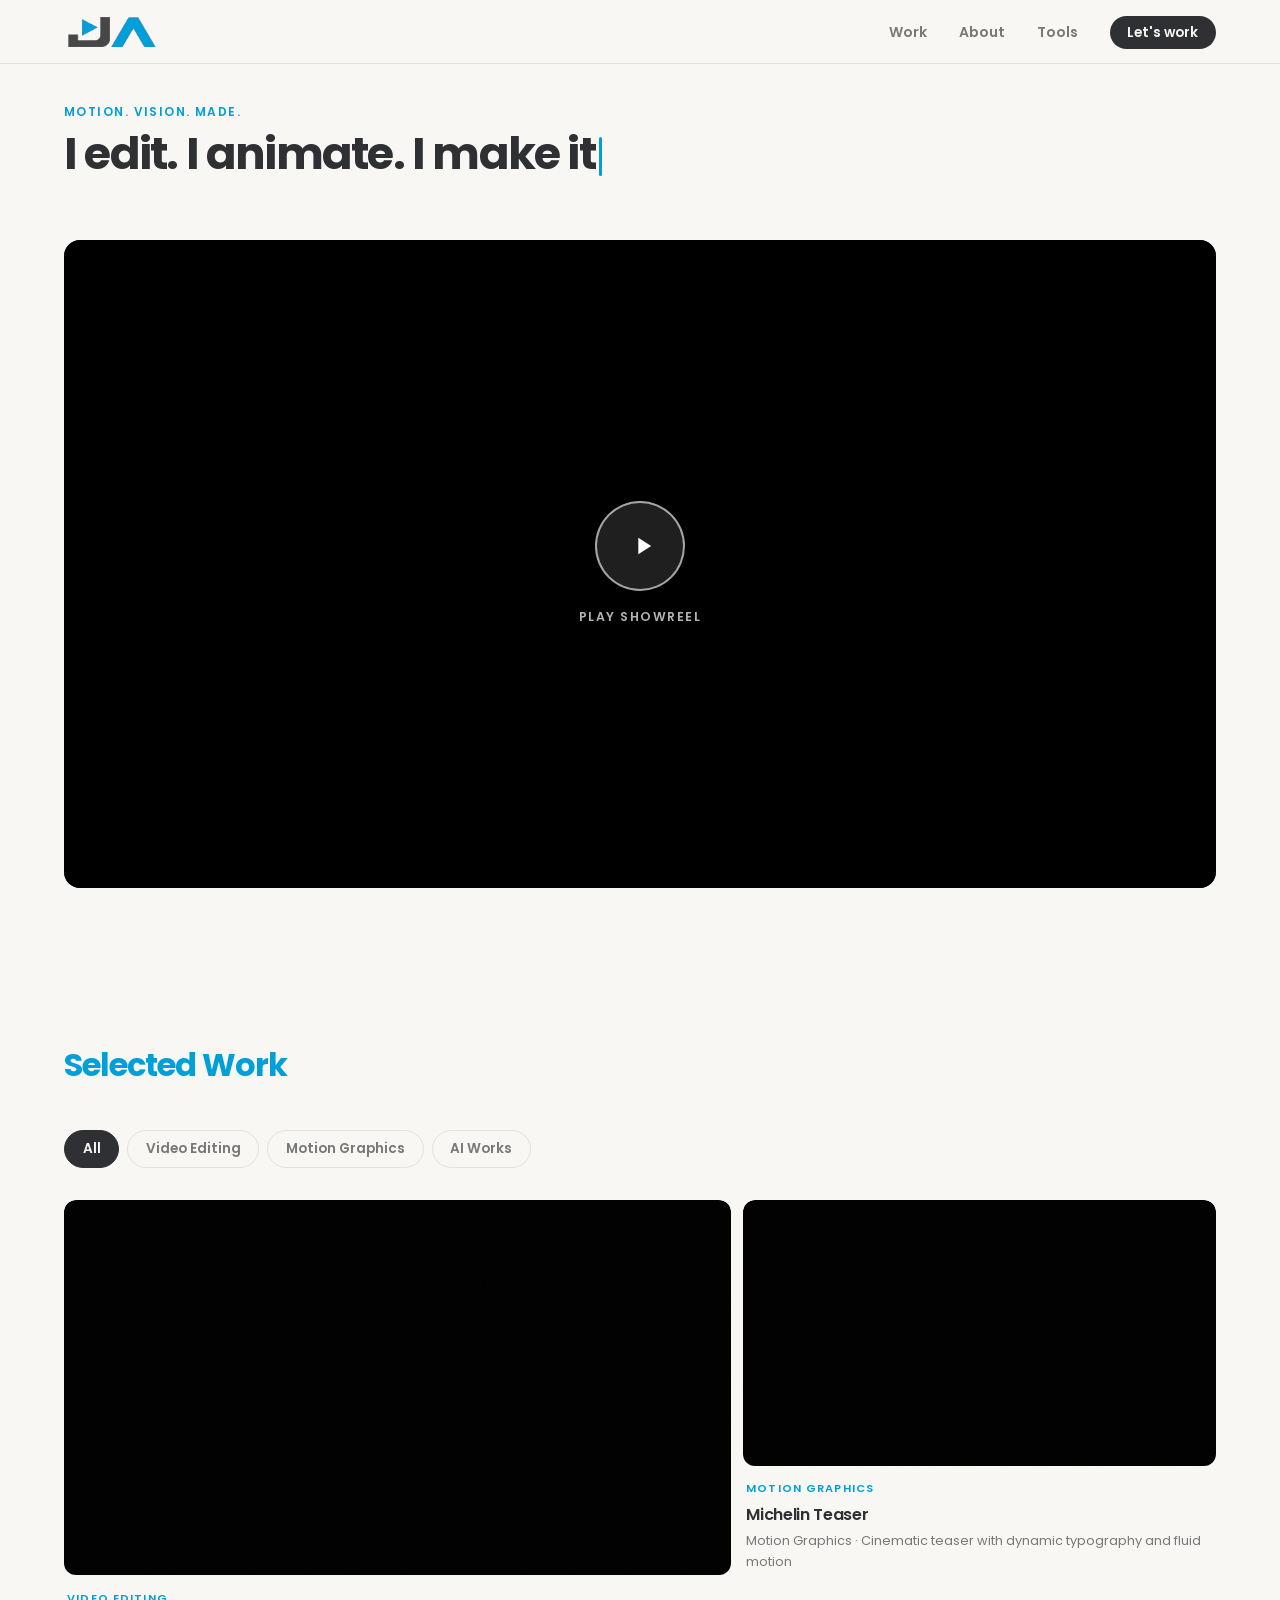
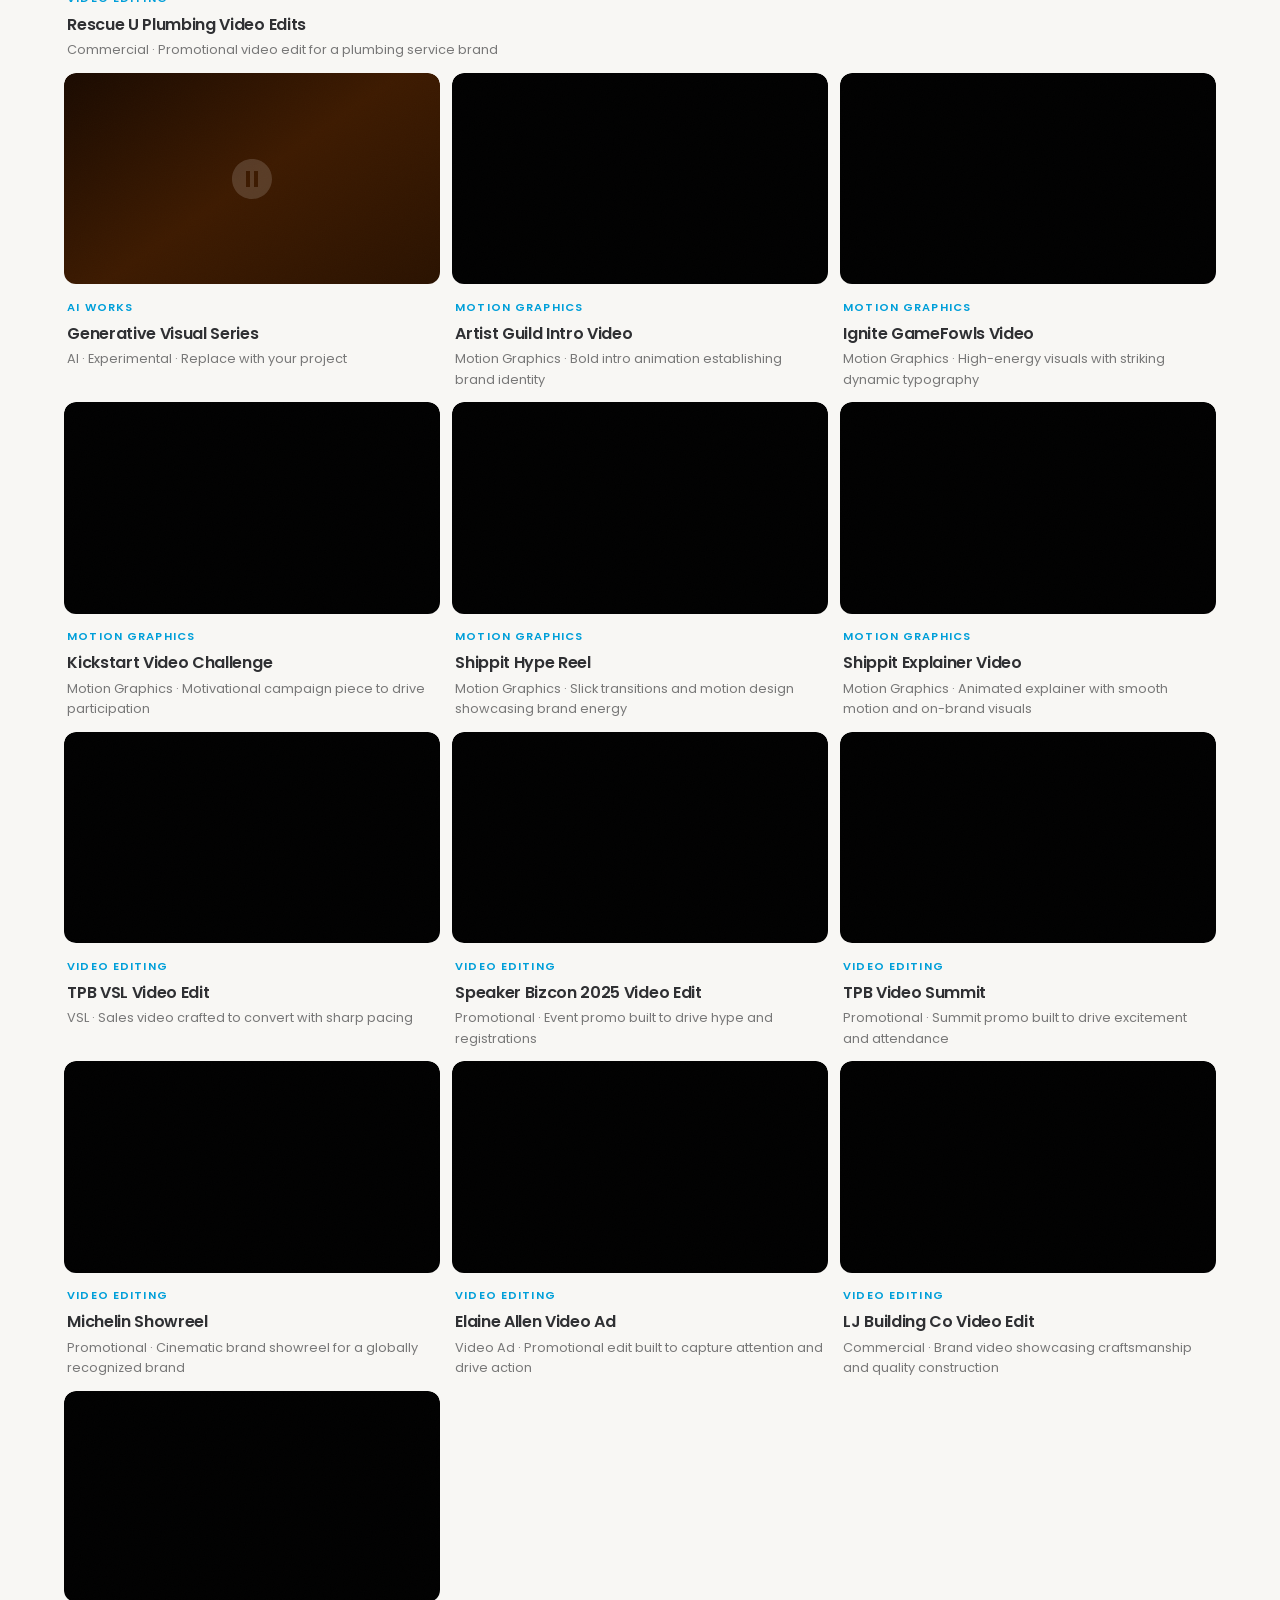
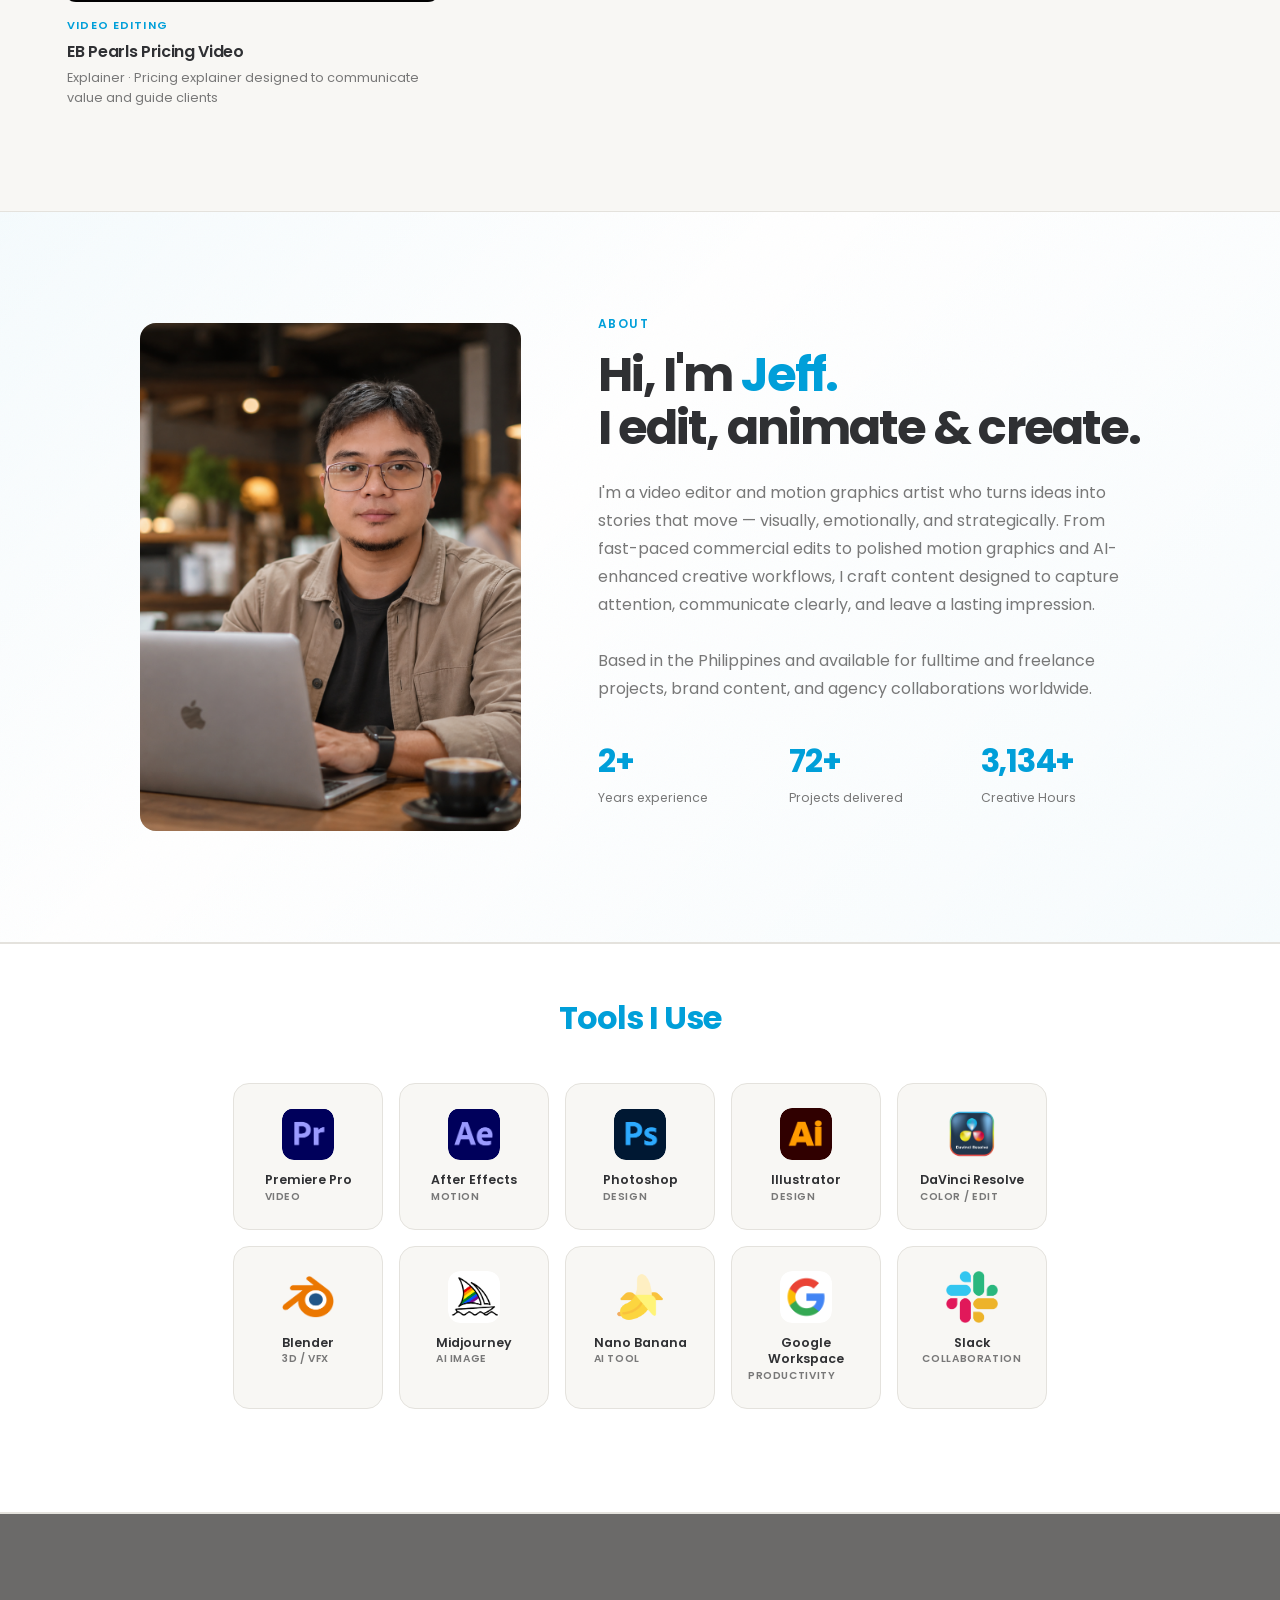
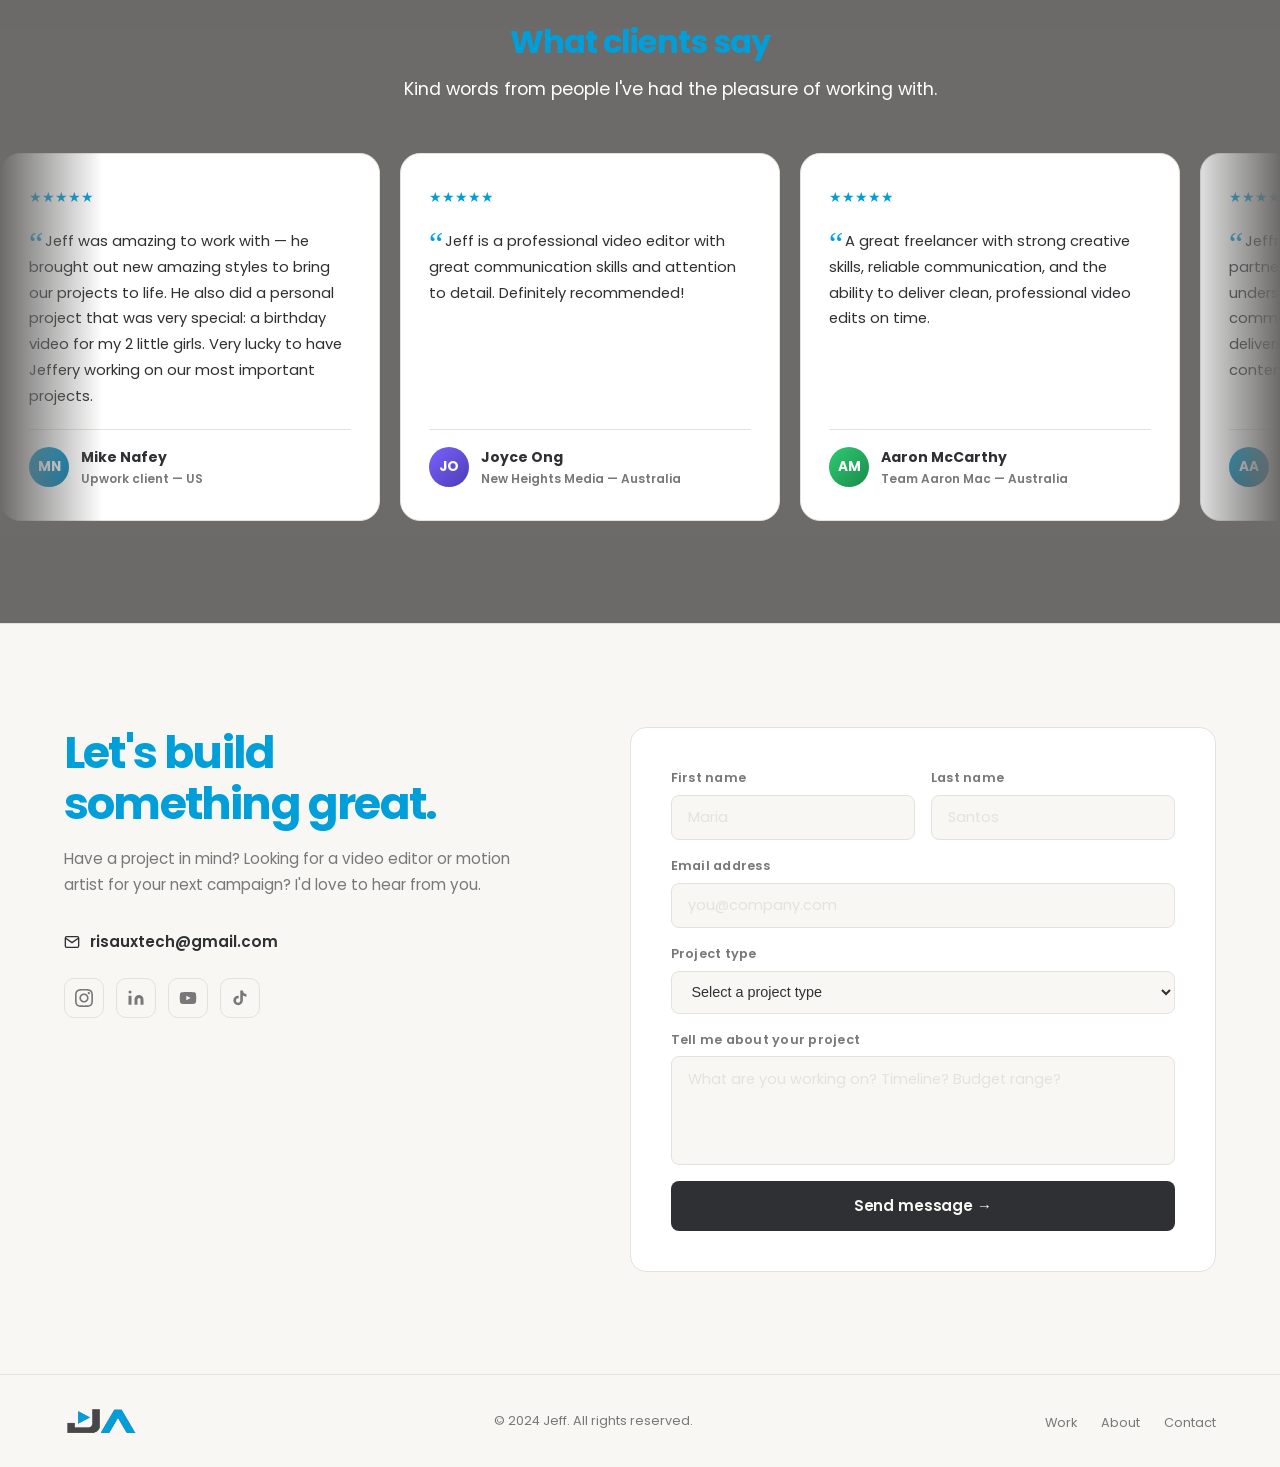
==== commit bb5f8bd8: "Add files via upload" ====
--- a/index.html
+++ b/index.html
@@ -315,12 +315,7 @@
     .work-card:nth-child(3) { grid-column: span 4; }
     .work-card:nth-child(4) { grid-column: span 4; }
     .work-card:nth-child(5) { grid-column: span 4; }
-    .work-card:nth-child(6) { grid-column: span 4; }
-    .work-card:nth-child(7) { grid-column: span 4; }
-    .work-card:nth-child(8) { grid-column: span 4; }
-    .work-card:nth-child(9) { grid-column: span 4; }
-    .work-card:nth-child(10) { grid-column: span 4; }
-    .work-card:nth-child(11) { grid-column: span 4; }
+    .work-card:nth-child(n+6) { grid-column: span 4; }
 
     .card-inner {
       position: relative;
@@ -1186,15 +1181,12 @@
 
       <!-- Card 2 — Motion Graphics -->
       <article class="work-card reveal" data-category="motion"
-        data-title="Animated Title Sequence"
-        data-desc="Motion · 0:45 · Replace with your project"
+        data-title="Michelin Teaser"
+        data-desc="Motion Graphics · Cinematic teaser with fluid motion design and dynamic typography built to create anticipation for the Michelin brand."
         data-cat-label="Motion Graphics"
-        data-thumb="thumb-motion-1">
+        data-video="JCKUXOZ4ZBY">
         <div class="card-inner">
-          <div class="card-thumb thumb-motion-1">
-            <div class="card-thumb-icon">
-              <svg viewBox="0 0 24 24"><path d="M12 3c-4.97 0-9 4.03-9 9s4.03 9 9 9 9-4.03 9-9c0-.46-.04-.92-.1-1.36-.98 1.37-2.58 2.26-4.4 2.26-2.98 0-5.4-2.42-5.4-5.4 0-1.81.89-3.42 2.26-4.4-.44-.06-.9-.1-1.36-.1z"/></svg>
-            </div>
+          <div class="card-thumb" style="background: #000 url('https://img.youtube.com/vi/JCKUXOZ4ZBY/maxresdefault.jpg') center/cover no-repeat;">
           </div>
           <div class="card-overlay">
             <div class="overlay-play">
@@ -1204,8 +1196,8 @@
         </div>
         <div class="card-meta">
           <div class="card-category">Motion Graphics</div>
-          <div class="card-title">Animated Title Sequence</div>
-          <div class="card-desc">Motion · 0:45 · Replace with your project</div>
+          <div class="card-title">Michelin Teaser</div>
+          <div class="card-desc">Motion Graphics · Cinematic teaser with dynamic typography and fluid motion</div>
         </div>
       </article>
 
@@ -1234,28 +1226,88 @@
         </div>
       </article>
 
-      <!-- Card 4 — Motion Graphics -->
+      <!-- Card 4 — Motion Graphics: Artist Guild Intro -->
       <article class="work-card reveal" data-category="motion"
-        data-title="Kinetic Typography Spot"
-        data-desc="Motion · 1:00 · Replace with your project"
+        data-title="Artist Guild Intro Video"
+        data-desc="Motion Graphics · Bold and energetic intro animation crafted to establish the Artist Guild brand identity with style and impact."
         data-cat-label="Motion Graphics"
-        data-thumb="thumb-motion-2">
+        data-video="NuXkFryJ-Ho">
         <div class="card-inner">
-          <div class="card-thumb thumb-motion-2">
-            <div class="card-thumb-icon">
-              <svg viewBox="0 0 24 24"><path d="M19 3H5c-1.1 0-2 .9-2 2v14c0 1.1.9 2 2 2h14c1.1 0 2-.9 2-2V5c0-1.1-.9-2-2-2zM9 17H7v-7h2v7zm4 0h-2V7h2v10zm4 0h-2v-4h2v4z"/></svg>
-            </div>
-          </div>
-          <div class="card-overlay">
-            <div class="overlay-play">
-              <svg width="18" height="18" viewBox="0 0 24 24"><path d="M8 5v14l11-7z"/></svg>
-            </div>
-          </div>
+          <div class="card-thumb" style="background: #000 url('https://img.youtube.com/vi/NuXkFryJ-Ho/maxresdefault.jpg') center/cover no-repeat;"></div>
+          <div class="card-overlay"><div class="overlay-play"><svg width="18" height="18" viewBox="0 0 24 24"><path d="M8 5v14l11-7z"/></svg></div></div>
         </div>
         <div class="card-meta">
           <div class="card-category">Motion Graphics</div>
-          <div class="card-title">Kinetic Typography Spot</div>
-          <div class="card-desc">Motion · 1:00 · Replace with your project</div>
+          <div class="card-title">Artist Guild Intro Video</div>
+          <div class="card-desc">Motion Graphics · Bold intro animation establishing brand identity</div>
+        </div>
+      </article>
+
+      <!-- Card 5 — Motion Graphics: Ignite GameFowls -->
+      <article class="work-card reveal" data-category="motion"
+        data-title="Ignite GameFowls Video"
+        data-desc="Motion Graphics · High-energy motion graphics video with dynamic visuals and striking typography designed to ignite passion and energy."
+        data-cat-label="Motion Graphics"
+        data-video="xfcubJAXq1s">
+        <div class="card-inner">
+          <div class="card-thumb" style="background: #000 url('https://img.youtube.com/vi/xfcubJAXq1s/maxresdefault.jpg') center/cover no-repeat;"></div>
+          <div class="card-overlay"><div class="overlay-play"><svg width="18" height="18" viewBox="0 0 24 24"><path d="M8 5v14l11-7z"/></svg></div></div>
+        </div>
+        <div class="card-meta">
+          <div class="card-category">Motion Graphics</div>
+          <div class="card-title">Ignite GameFowls Video</div>
+          <div class="card-desc">Motion Graphics · High-energy visuals with striking dynamic typography</div>
+        </div>
+      </article>
+
+      <!-- Card 6 — Motion Graphics: Kickstart Video Challenge -->
+      <article class="work-card reveal" data-category="motion"
+        data-title="Kickstart Video Challenge"
+        data-desc="Motion Graphics · Motivational motion graphics piece designed to inspire participation and drive excitement for a video challenge campaign."
+        data-cat-label="Motion Graphics"
+        data-video="nMbY0rSx8Nc">
+        <div class="card-inner">
+          <div class="card-thumb" style="background: #000 url('https://img.youtube.com/vi/nMbY0rSx8Nc/maxresdefault.jpg') center/cover no-repeat;"></div>
+          <div class="card-overlay"><div class="overlay-play"><svg width="18" height="18" viewBox="0 0 24 24"><path d="M8 5v14l11-7z"/></svg></div></div>
+        </div>
+        <div class="card-meta">
+          <div class="card-category">Motion Graphics</div>
+          <div class="card-title">Kickstart Video Challenge</div>
+          <div class="card-desc">Motion Graphics · Motivational campaign piece to drive participation</div>
+        </div>
+      </article>
+
+      <!-- Card 7 — Motion Graphics: Shippit Hype Reel -->
+      <article class="work-card reveal" data-category="motion"
+        data-title="Shippit Hype Reel"
+        data-desc="Motion Graphics · Fast-paced hype reel packed with slick transitions and motion design to showcase Shippit's brand energy and momentum."
+        data-cat-label="Motion Graphics"
+        data-video="R8-MN5wD2GY">
+        <div class="card-inner">
+          <div class="card-thumb" style="background: #000 url('https://img.youtube.com/vi/R8-MN5wD2GY/maxresdefault.jpg') center/cover no-repeat;"></div>
+          <div class="card-overlay"><div class="overlay-play"><svg width="18" height="18" viewBox="0 0 24 24"><path d="M8 5v14l11-7z"/></svg></div></div>
+        </div>
+        <div class="card-meta">
+          <div class="card-category">Motion Graphics</div>
+          <div class="card-title">Shippit Hype Reel</div>
+          <div class="card-desc">Motion Graphics · Slick transitions and motion design showcasing brand energy</div>
+        </div>
+      </article>
+
+      <!-- Card 8 — Motion Graphics: Shippit Explainer Video -->
+      <article class="work-card reveal" data-category="motion"
+        data-title="Shippit Explainer Video"
+        data-desc="Motion Graphics · Clear and engaging animated explainer breaking down Shippit's platform features with smooth motion and on-brand visuals."
+        data-cat-label="Motion Graphics"
+        data-video="A5NaKy3U3JQ">
+        <div class="card-inner">
+          <div class="card-thumb" style="background: #000 url('https://img.youtube.com/vi/A5NaKy3U3JQ/maxresdefault.jpg') center/cover no-repeat;"></div>
+          <div class="card-overlay"><div class="overlay-play"><svg width="18" height="18" viewBox="0 0 24 24"><path d="M8 5v14l11-7z"/></svg></div></div>
+        </div>
+        <div class="card-meta">
+          <div class="card-category">Motion Graphics</div>
+          <div class="card-title">Shippit Explainer Video</div>
+          <div class="card-desc">Motion Graphics · Animated explainer with smooth motion and on-brand visuals</div>
         </div>
       </article>
 
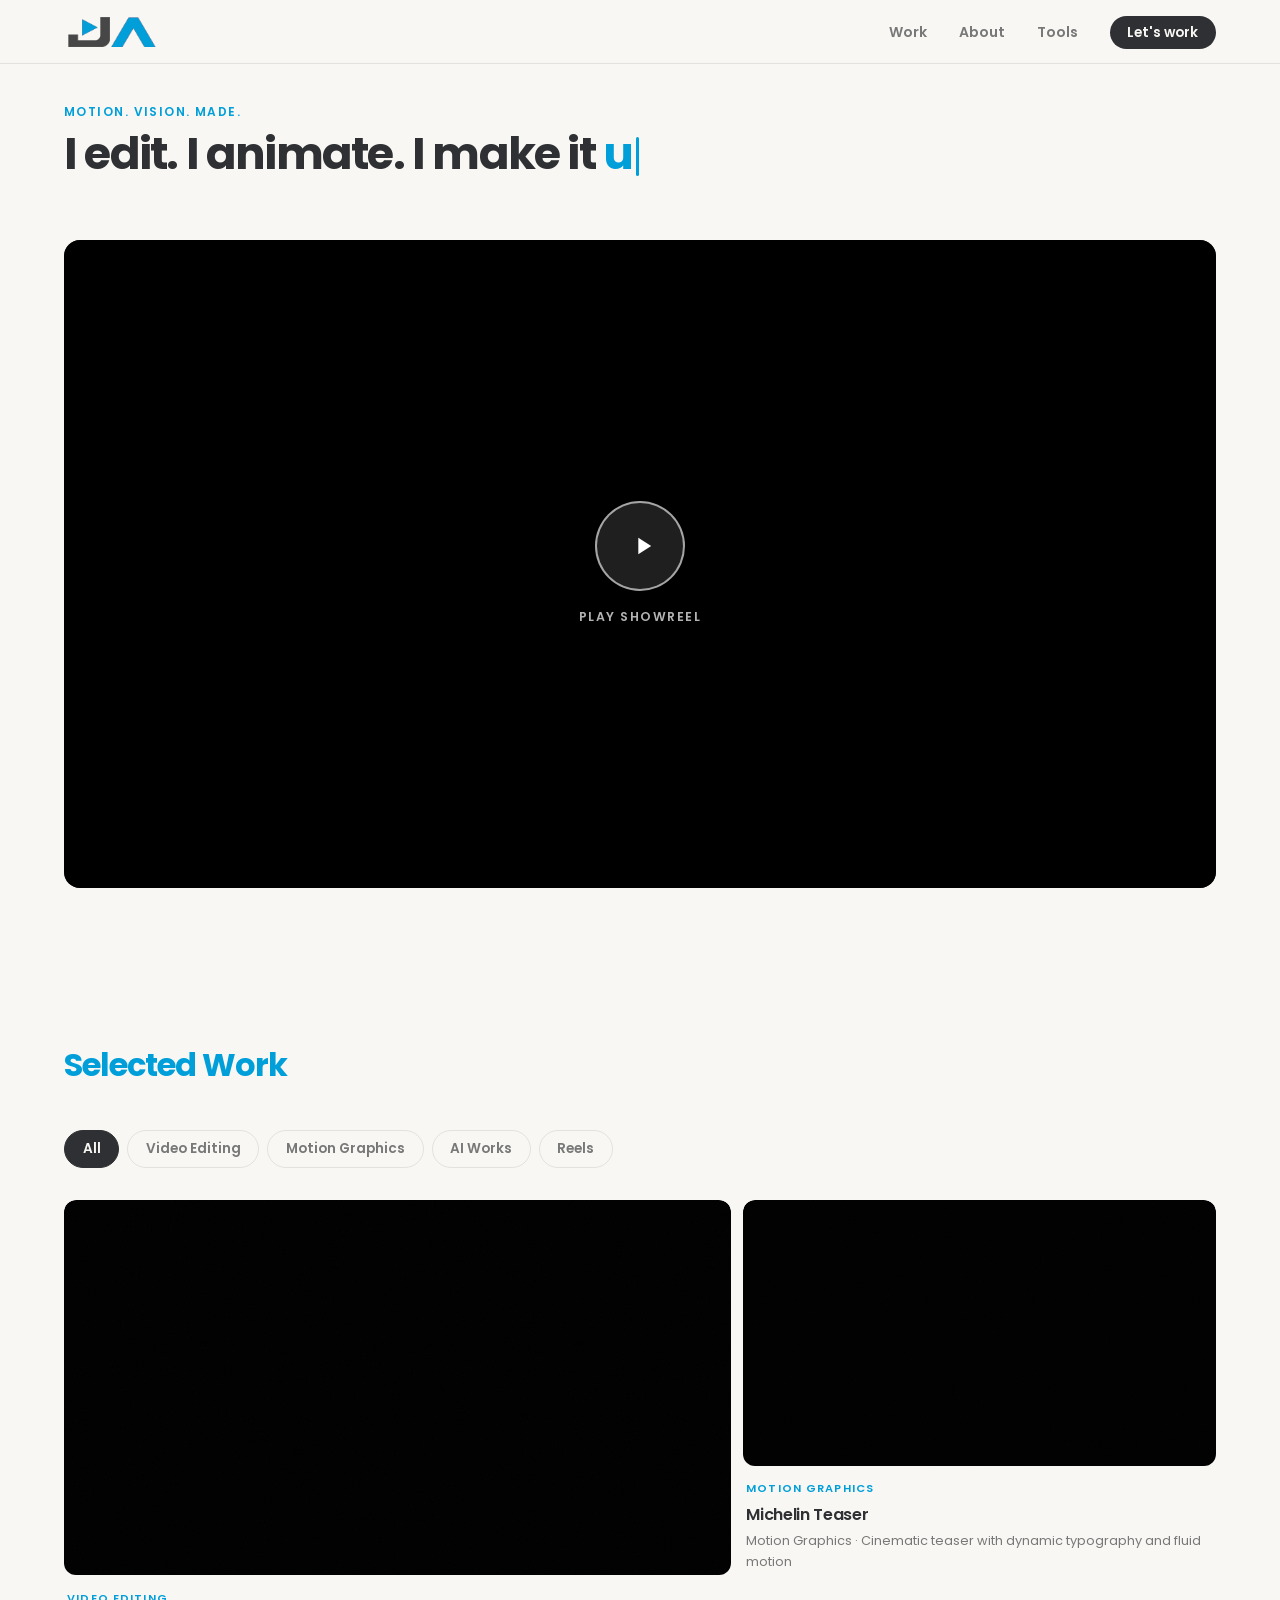
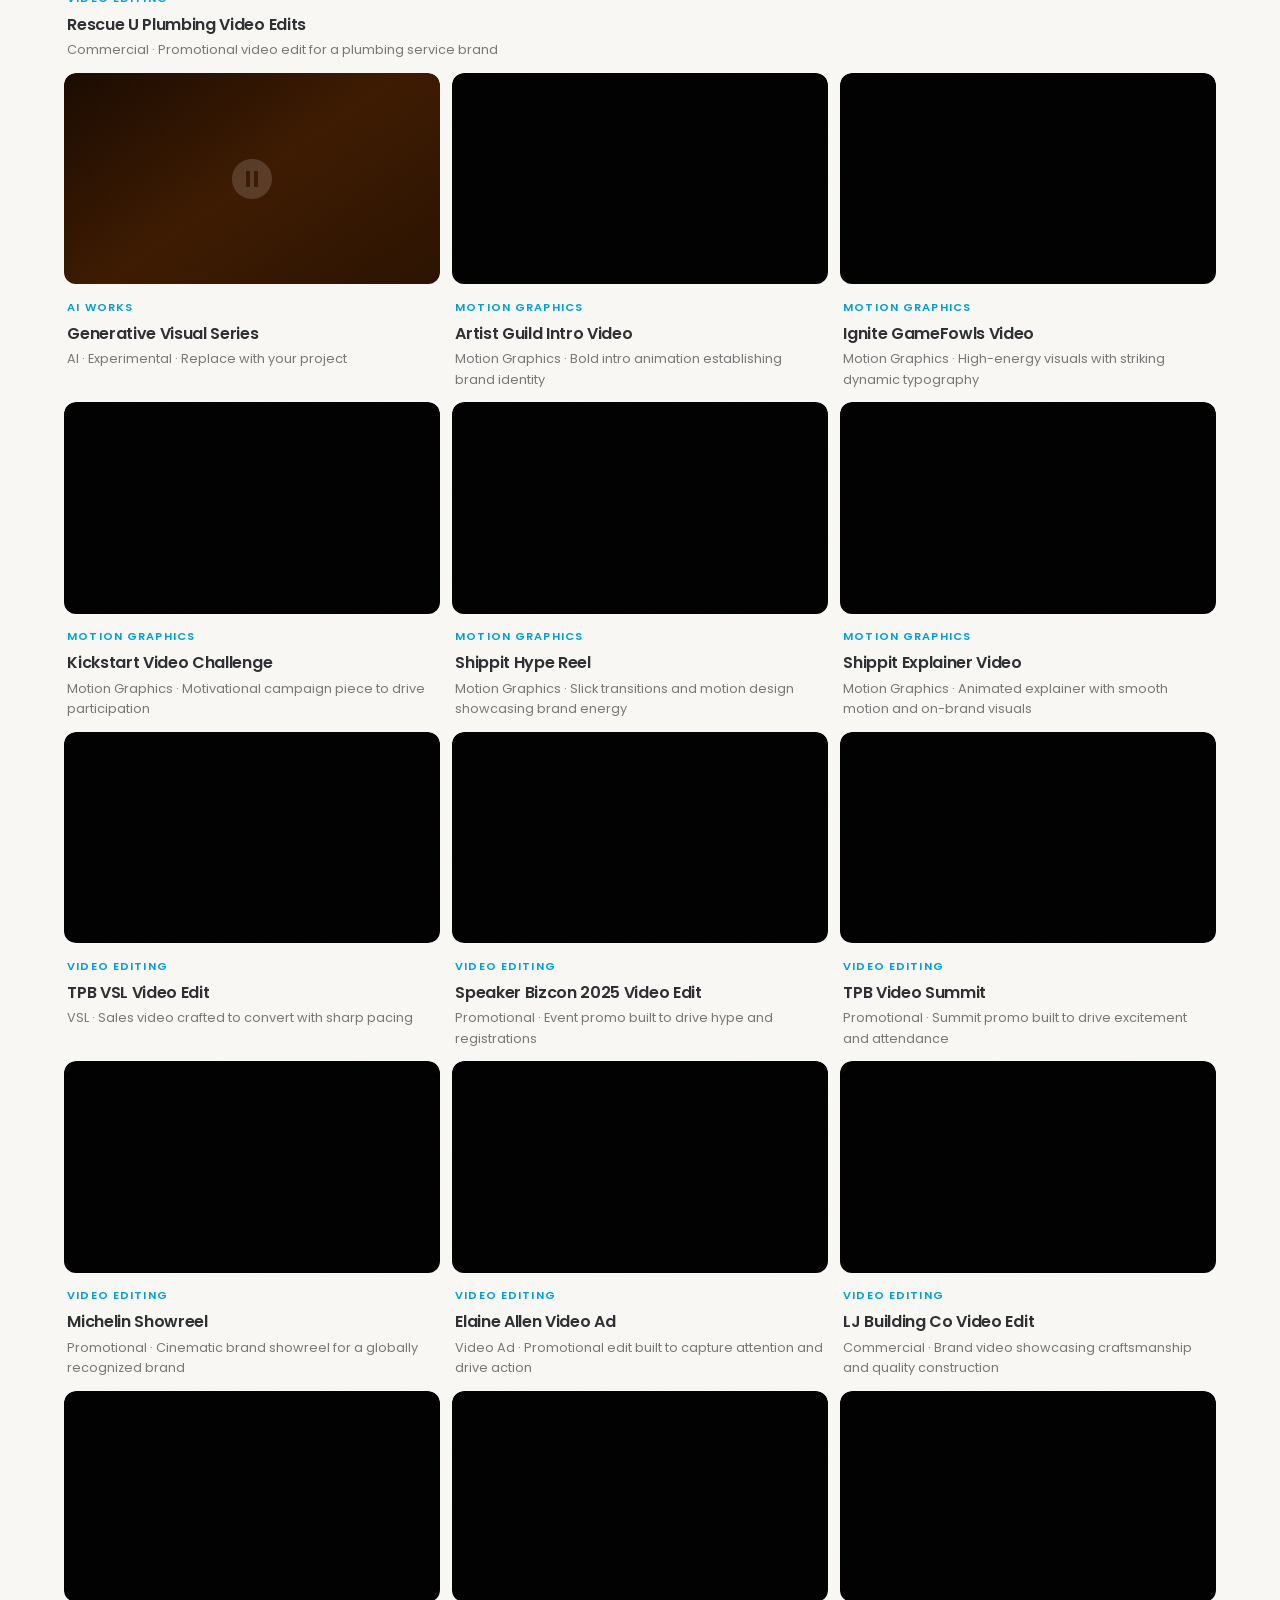
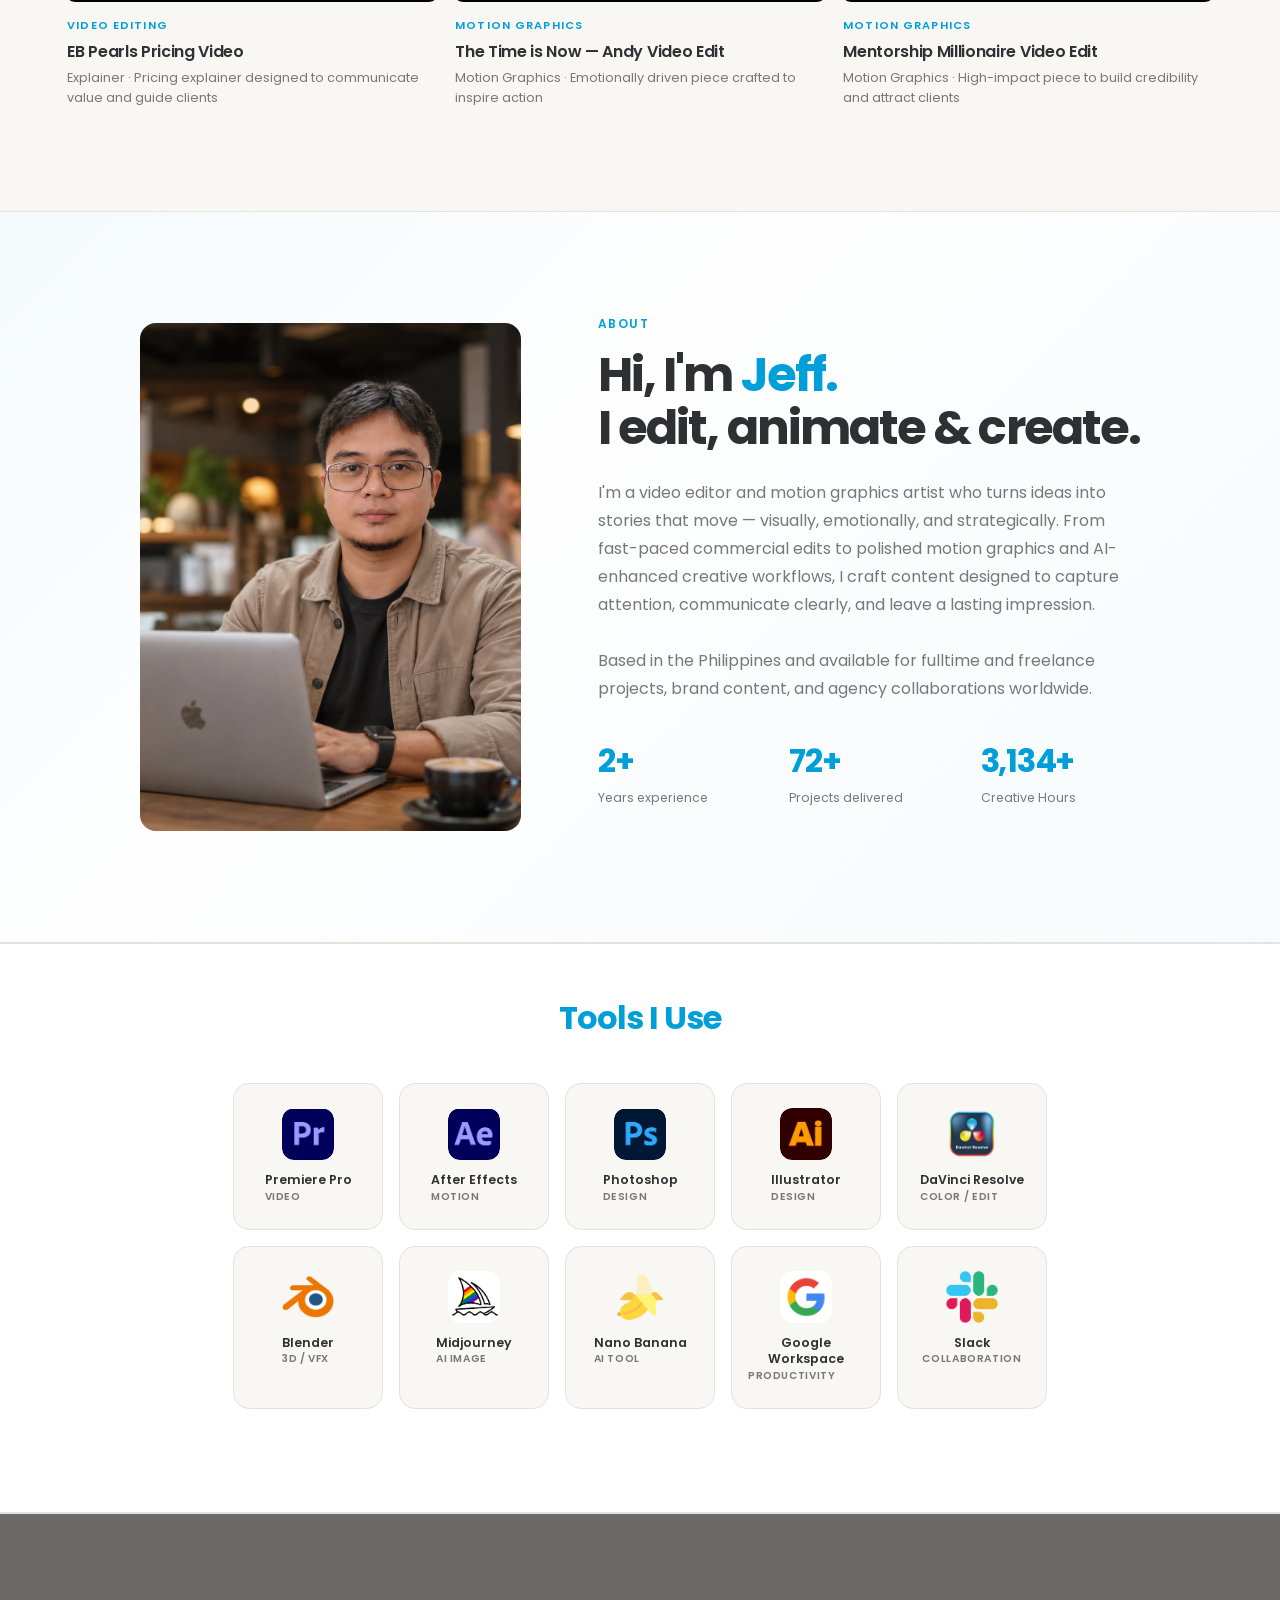
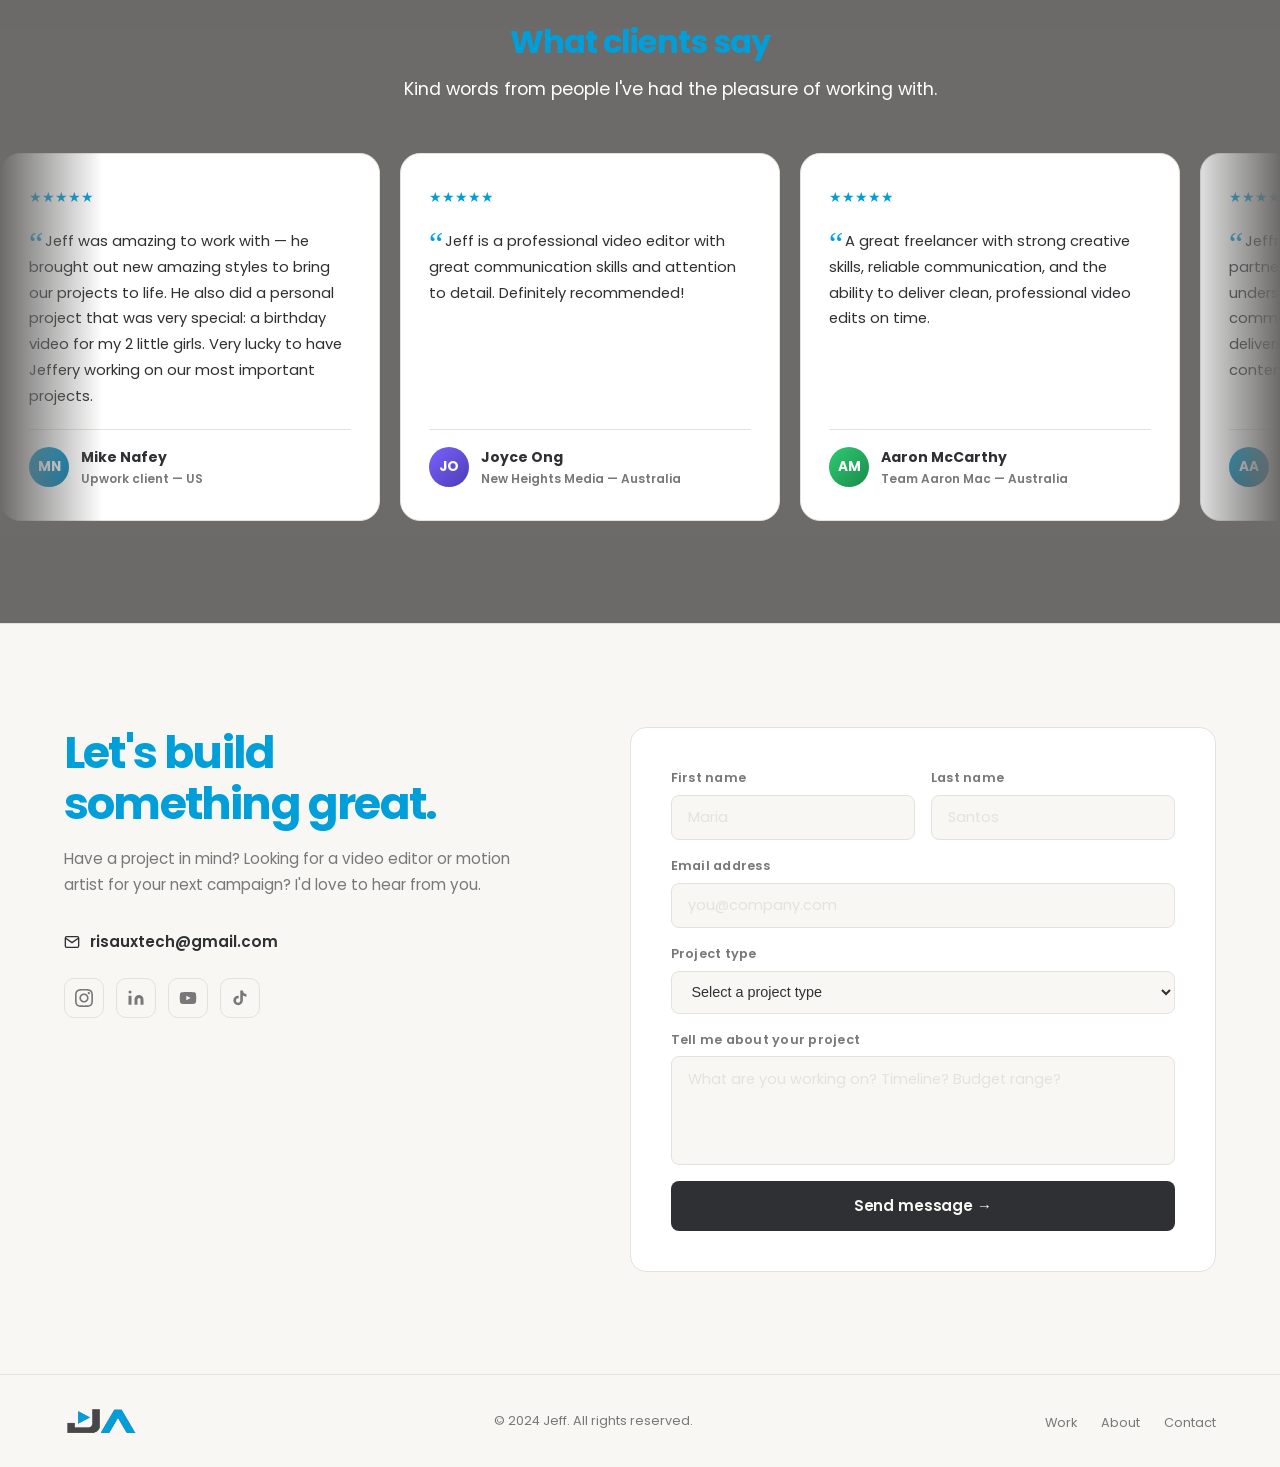
==== commit 139608d5: "Add files via upload" ====
--- a/index.html
+++ b/index.html
@@ -1153,6 +1153,7 @@
       <button class="tab-btn" data-filter="video">Video Editing</button>
       <button class="tab-btn" data-filter="motion">Motion Graphics</button>
       <button class="tab-btn" data-filter="ai">AI Works</button>
+      <button class="tab-btn" data-filter="reels">Reels</button>
     </div>
 
     <div class="work-grid" id="workGrid">
@@ -1462,6 +1463,40 @@
           <div class="card-category">Video Editing</div>
           <div class="card-title">EB Pearls Pricing Video</div>
           <div class="card-desc">Explainer · Pricing explainer designed to communicate value and guide clients</div>
+        </div>
+      </article>
+
+      <!-- Card: The Time is Now -->
+      <article class="work-card reveal" data-category="motion"
+        data-title="The Time is Now — Andy Video Edit"
+        data-desc="Motion Graphics · Powerful and emotionally driven motion piece crafted to inspire action and connect with audiences on a personal level."
+        data-cat-label="Motion Graphics"
+        data-video="vK55Pwcb0KQ">
+        <div class="card-inner">
+          <div class="card-thumb" style="background: #000 url('https://img.youtube.com/vi/vK55Pwcb0KQ/maxresdefault.jpg') center/cover no-repeat;"></div>
+          <div class="card-overlay"><div class="overlay-play"><svg width="18" height="18" viewBox="0 0 24 24"><path d="M8 5v14l11-7z"/></svg></div></div>
+        </div>
+        <div class="card-meta">
+          <div class="card-category">Motion Graphics</div>
+          <div class="card-title">The Time is Now — Andy Video Edit</div>
+          <div class="card-desc">Motion Graphics · Emotionally driven piece crafted to inspire action</div>
+        </div>
+      </article>
+
+      <!-- Card: Mentorship Millionaire -->
+      <article class="work-card reveal" data-category="motion"
+        data-title="Mentorship Millionaire Video Edit"
+        data-desc="Motion Graphics · High-impact motion piece designed to build credibility, showcase transformation, and attract clients to a premium mentorship program."
+        data-cat-label="Motion Graphics"
+        data-video="yAaEL0QrQGI">
+        <div class="card-inner">
+          <div class="card-thumb" style="background: #000 url('https://img.youtube.com/vi/yAaEL0QrQGI/maxresdefault.jpg') center/cover no-repeat;"></div>
+          <div class="card-overlay"><div class="overlay-play"><svg width="18" height="18" viewBox="0 0 24 24"><path d="M8 5v14l11-7z"/></svg></div></div>
+        </div>
+        <div class="card-meta">
+          <div class="card-category">Motion Graphics</div>
+          <div class="card-title">Mentorship Millionaire Video Edit</div>
+          <div class="card-desc">Motion Graphics · High-impact piece to build credibility and attract clients</div>
         </div>
       </article>
 
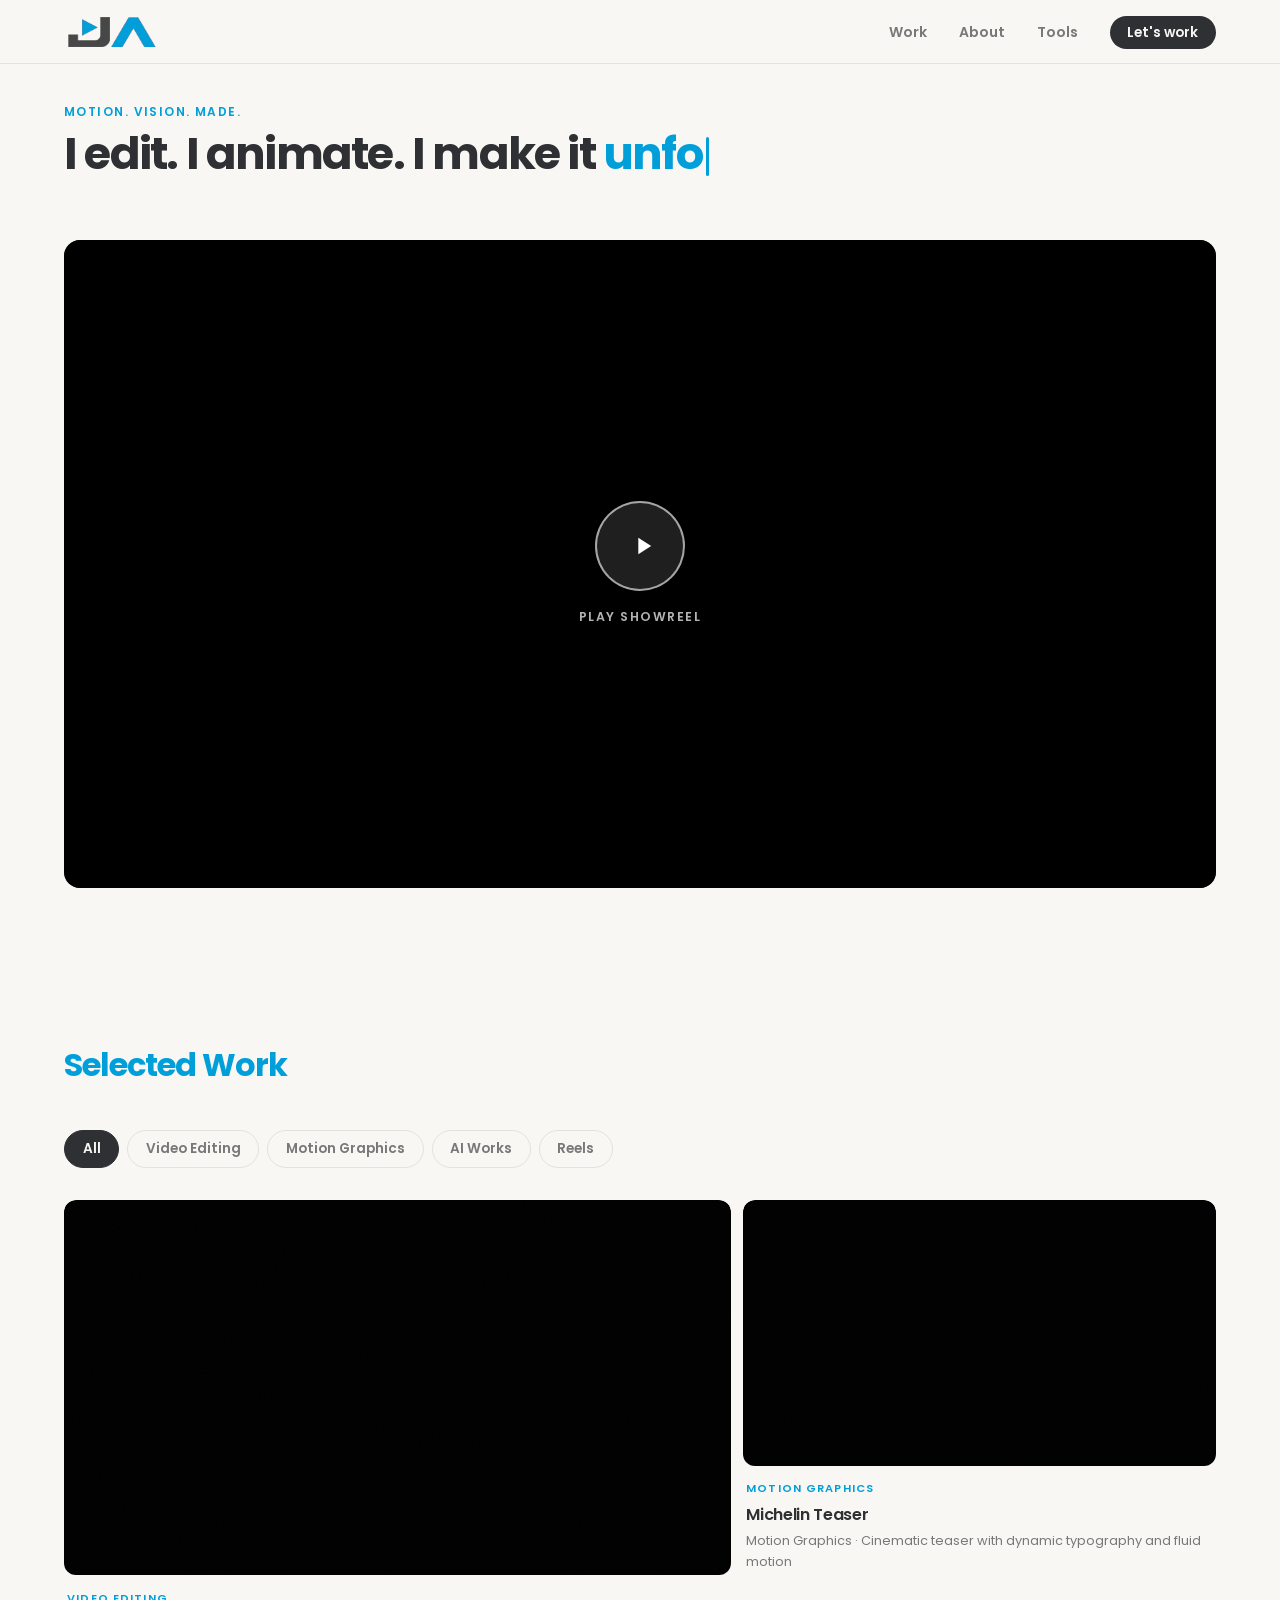
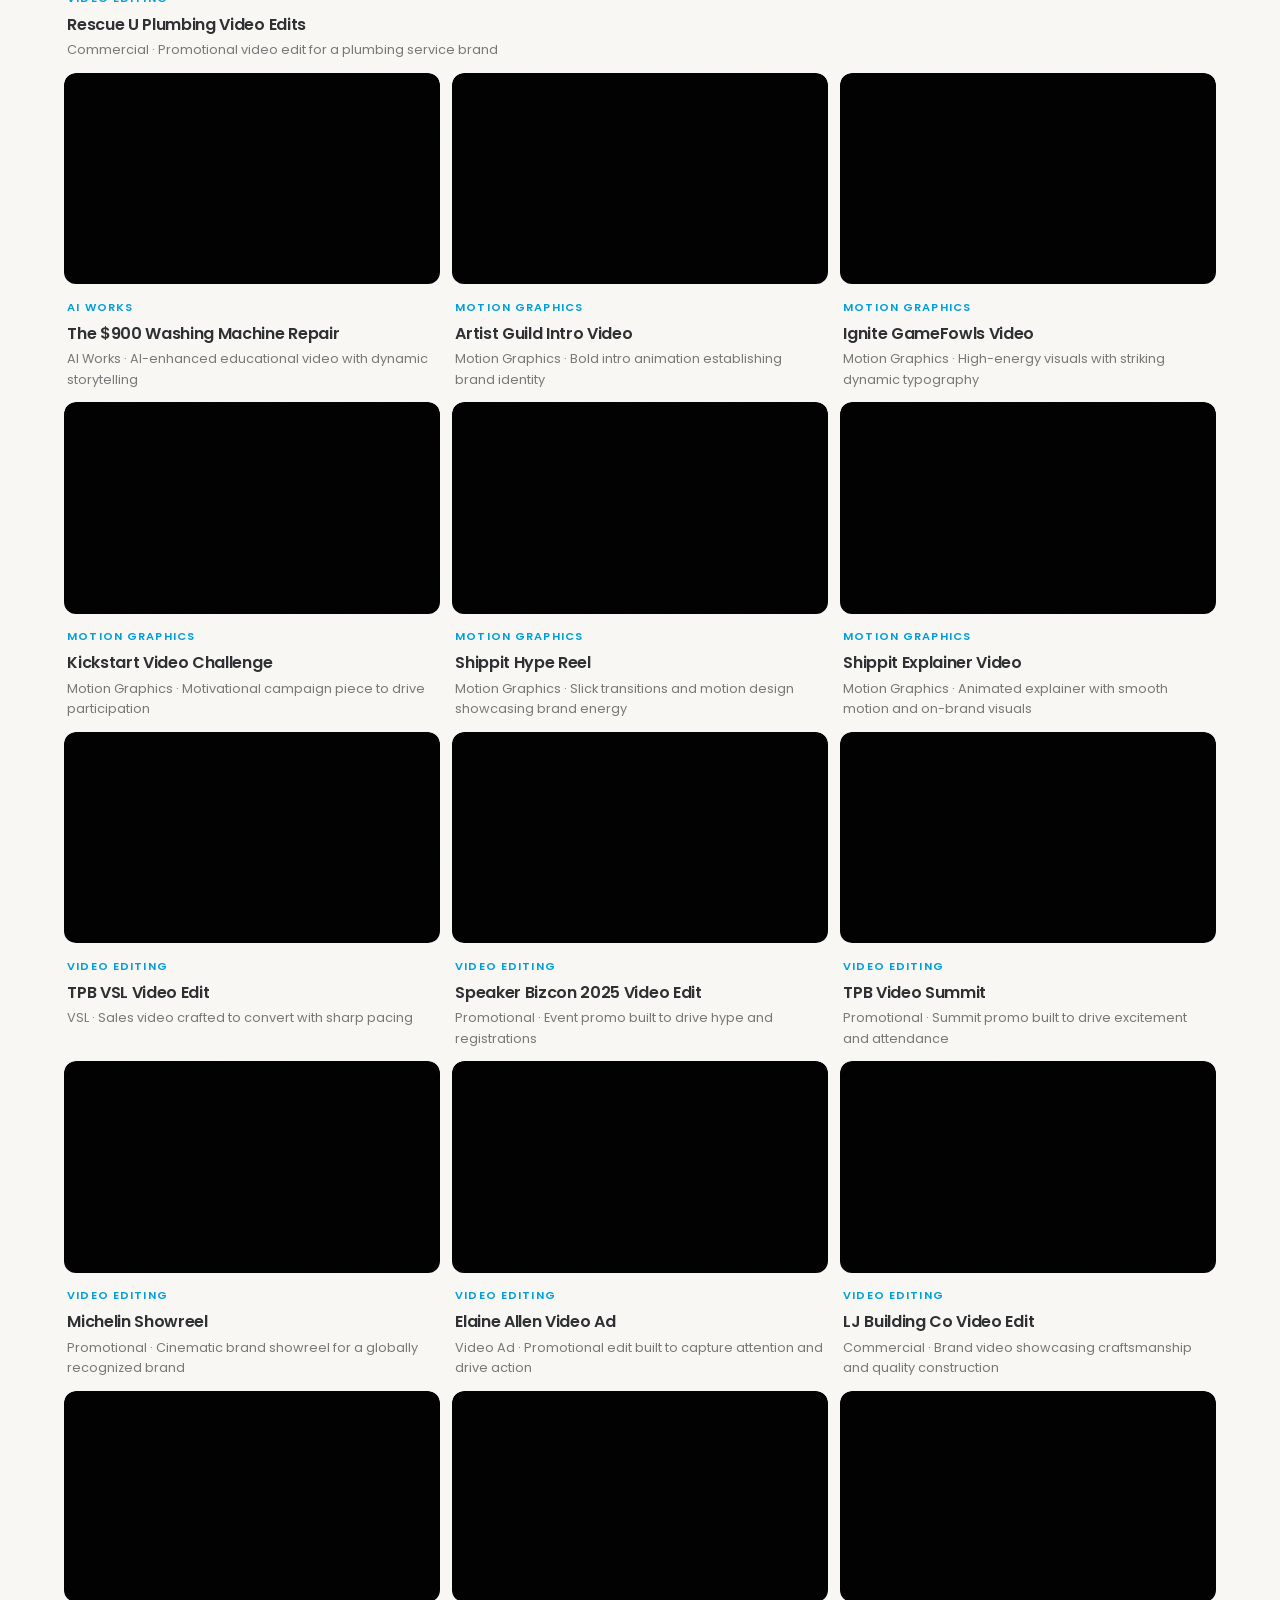
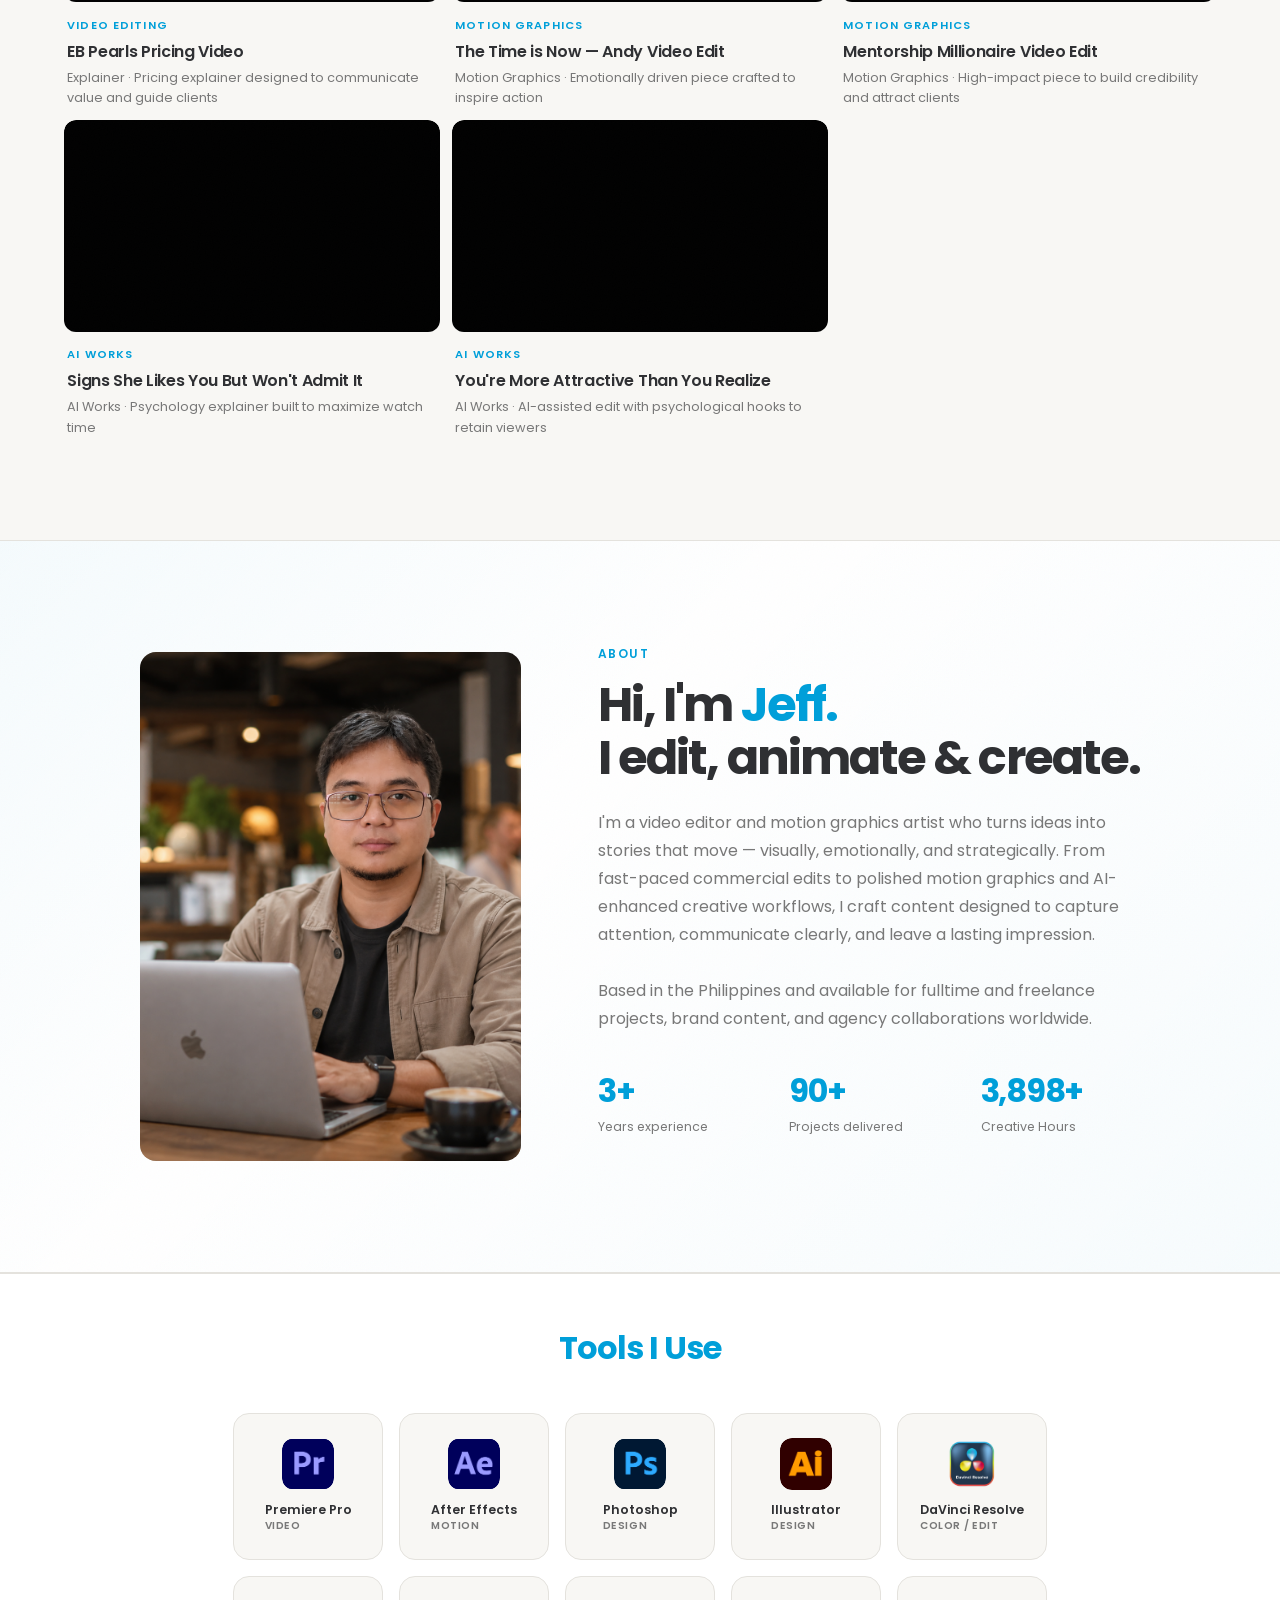
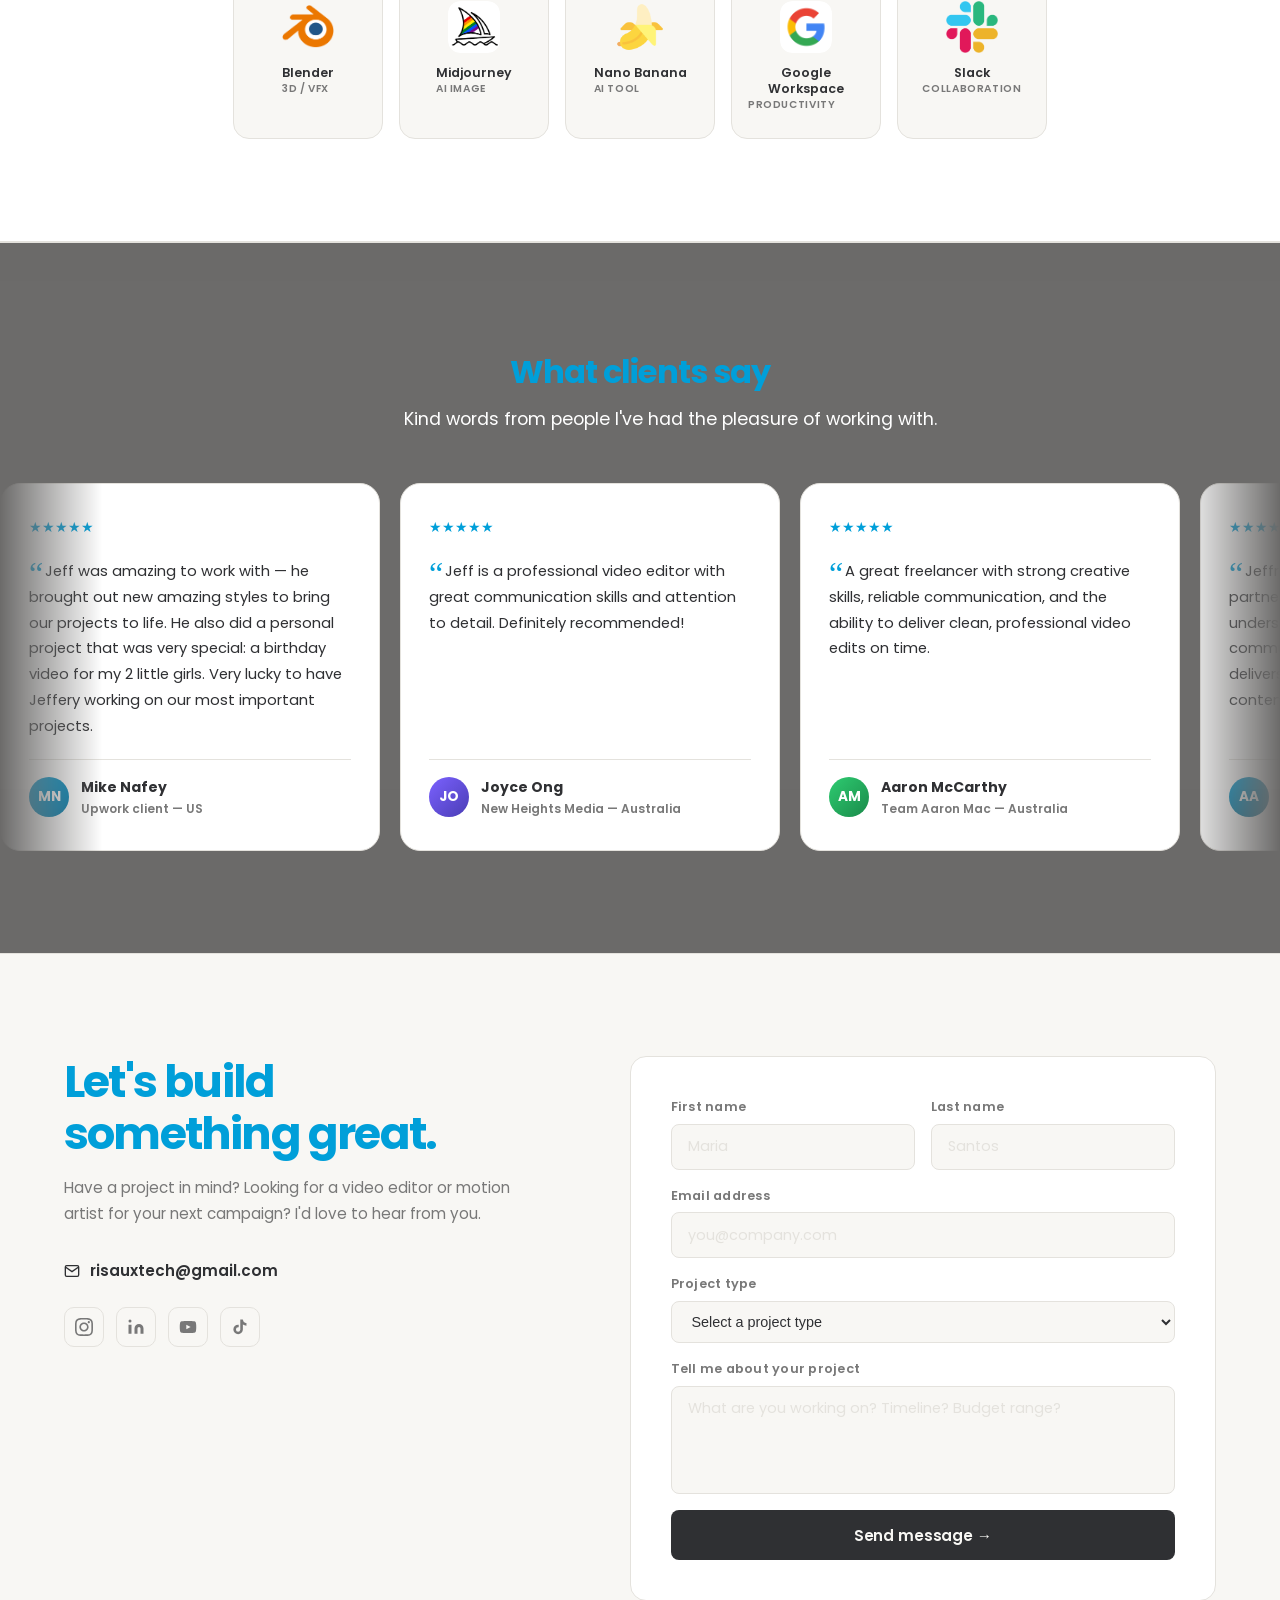
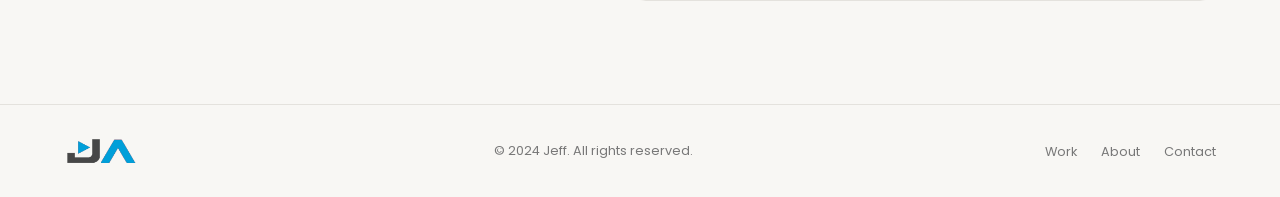
==== commit 8d64b05f: "Add files via upload" ====
--- a/index.html
+++ b/index.html
@@ -1204,26 +1204,18 @@
 
       <!-- Card 3 — AI Works -->
       <article class="work-card reveal" data-category="ai"
-        data-title="Generative Visual Series"
-        data-desc="AI · Experimental · Replace with your project"
+        data-title="The $900 Washing Machine Repair Nobody Warns You About"
+        data-desc="AI Works · AI-enhanced educational video with smart pacing, dynamic visuals, and engaging storytelling to hook and retain viewers."
         data-cat-label="AI Works"
-        data-thumb="thumb-ai-1">
+        data-video="aC9fe12o41I">
         <div class="card-inner">
-          <div class="card-thumb thumb-ai-1">
-            <div class="card-thumb-icon">
-              <svg viewBox="0 0 24 24"><path d="M12 2C6.48 2 2 6.48 2 12s4.48 10 10 10 10-4.48 10-10S17.52 2 12 2zm-1 14H9V8h2v8zm4 0h-2V8h2v8z"/></svg>
-            </div>
-          </div>
-          <div class="card-overlay">
-            <div class="overlay-play">
-              <svg width="18" height="18" viewBox="0 0 24 24"><path d="M8 5v14l11-7z"/></svg>
-            </div>
-          </div>
+          <div class="card-thumb" style="background: #000 url('https://img.youtube.com/vi/aC9fe12o41I/maxresdefault.jpg') center/cover no-repeat;"></div>
+          <div class="card-overlay"><div class="overlay-play"><svg width="18" height="18" viewBox="0 0 24 24"><path d="M8 5v14l11-7z"/></svg></div></div>
         </div>
         <div class="card-meta">
           <div class="card-category">AI Works</div>
-          <div class="card-title">Generative Visual Series</div>
-          <div class="card-desc">AI · Experimental · Replace with your project</div>
+          <div class="card-title">The $900 Washing Machine Repair</div>
+          <div class="card-desc">AI Works · AI-enhanced educational video with dynamic storytelling</div>
         </div>
       </article>
 
@@ -1497,6 +1489,40 @@
           <div class="card-category">Motion Graphics</div>
           <div class="card-title">Mentorship Millionaire Video Edit</div>
           <div class="card-desc">Motion Graphics · High-impact piece to build credibility and attract clients</div>
+        </div>
+      </article>
+
+      <!-- AI Works 2 -->
+      <article class="work-card reveal" data-category="ai"
+        data-title="Signs She Likes You But Won't Admit It"
+        data-desc="AI Works · AI-driven psychology explainer with compelling visuals and smart editing designed to maximize watch time and audience engagement."
+        data-cat-label="AI Works"
+        data-video="KL6lFlVpZI8">
+        <div class="card-inner">
+          <div class="card-thumb" style="background: #000 url('https://img.youtube.com/vi/KL6lFlVpZI8/maxresdefault.jpg') center/cover no-repeat;"></div>
+          <div class="card-overlay"><div class="overlay-play"><svg width="18" height="18" viewBox="0 0 24 24"><path d="M8 5v14l11-7z"/></svg></div></div>
+        </div>
+        <div class="card-meta">
+          <div class="card-category">AI Works</div>
+          <div class="card-title">Signs She Likes You But Won't Admit It</div>
+          <div class="card-desc">AI Works · Psychology explainer built to maximize watch time</div>
+        </div>
+      </article>
+
+      <!-- AI Works 3 -->
+      <article class="work-card reveal" data-category="ai"
+        data-title="If These Happen to You, You're More Attractive Than You Realize"
+        data-desc="AI Works · Engaging AI-assisted video combining sharp editing, motion elements, and psychological hooks to keep viewers watching till the end."
+        data-cat-label="AI Works"
+        data-video="HUy7dva4CNM">
+        <div class="card-inner">
+          <div class="card-thumb" style="background: #000 url('https://img.youtube.com/vi/HUy7dva4CNM/maxresdefault.jpg') center/cover no-repeat;"></div>
+          <div class="card-overlay"><div class="overlay-play"><svg width="18" height="18" viewBox="0 0 24 24"><path d="M8 5v14l11-7z"/></svg></div></div>
+        </div>
+        <div class="card-meta">
+          <div class="card-category">AI Works</div>
+          <div class="card-title">You're More Attractive Than You Realize</div>
+          <div class="card-desc">AI Works · AI-assisted edit with psychological hooks to retain viewers</div>
         </div>
       </article>
 
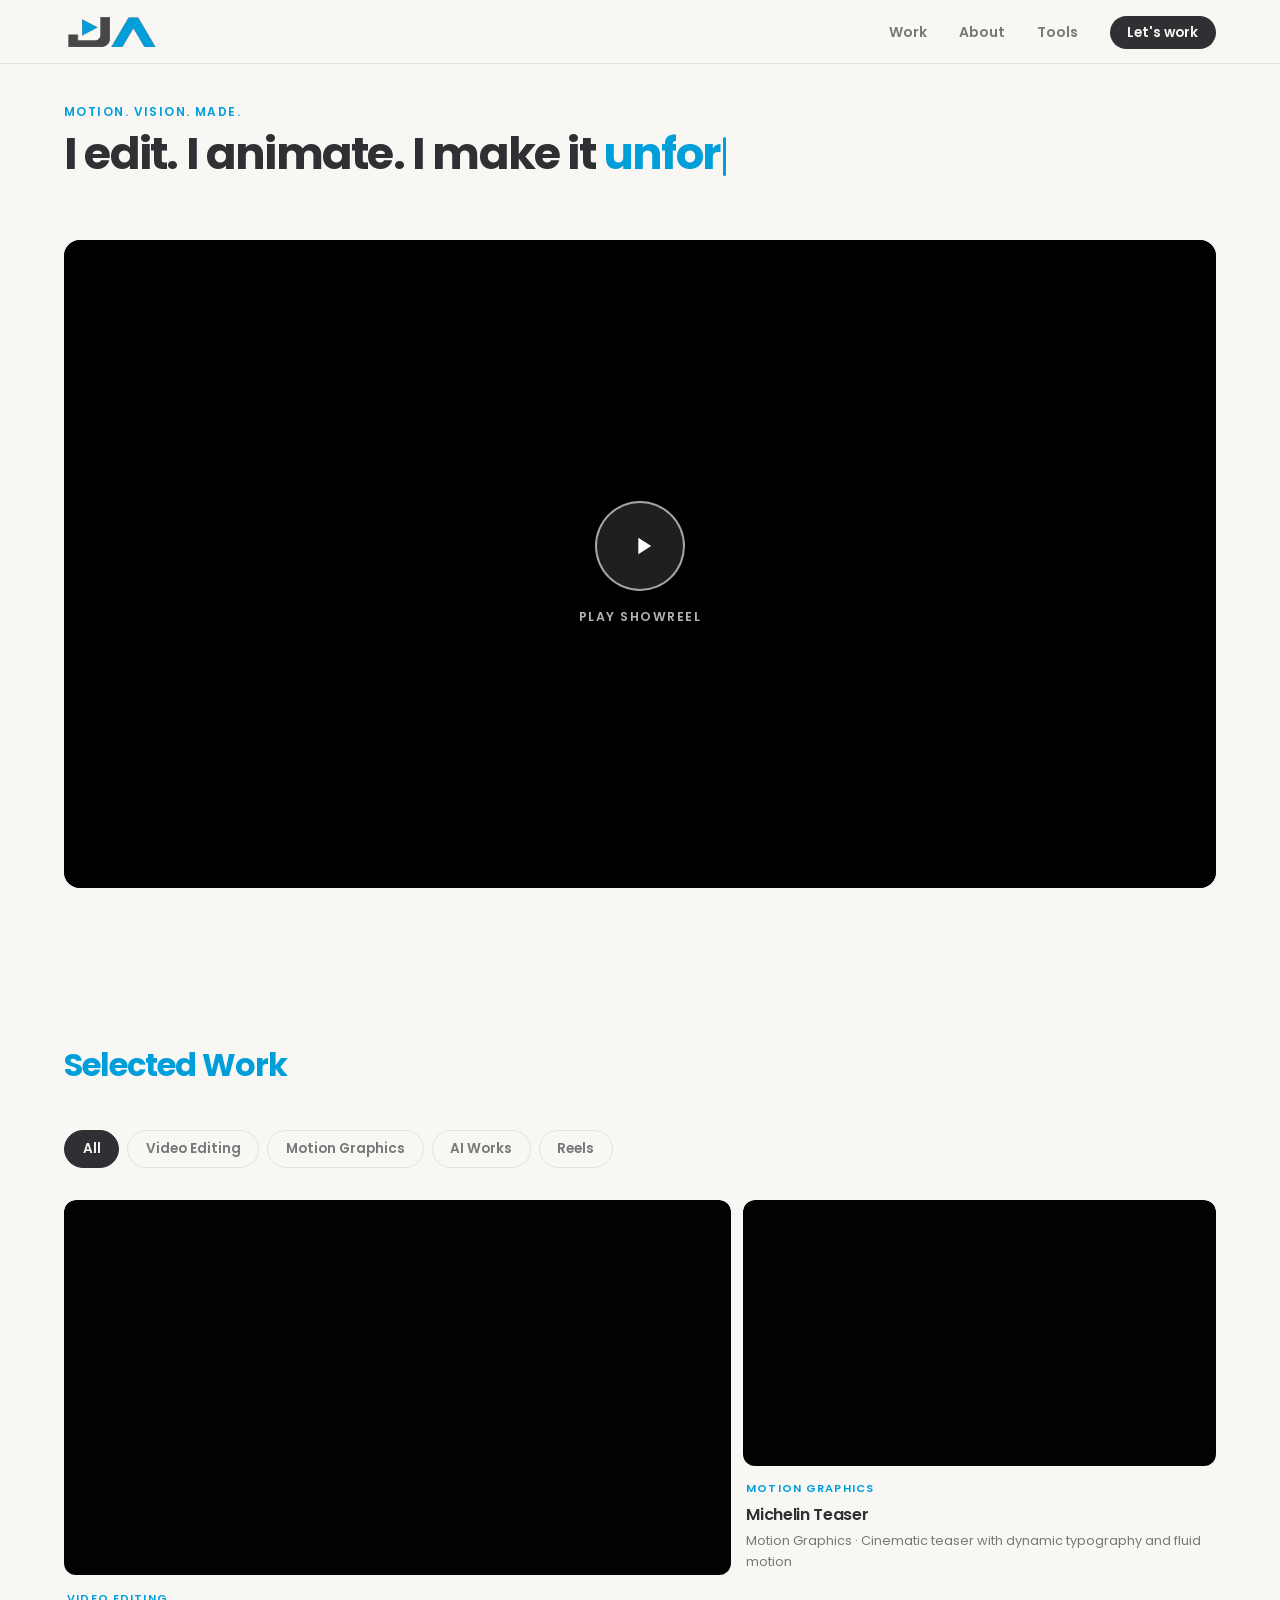
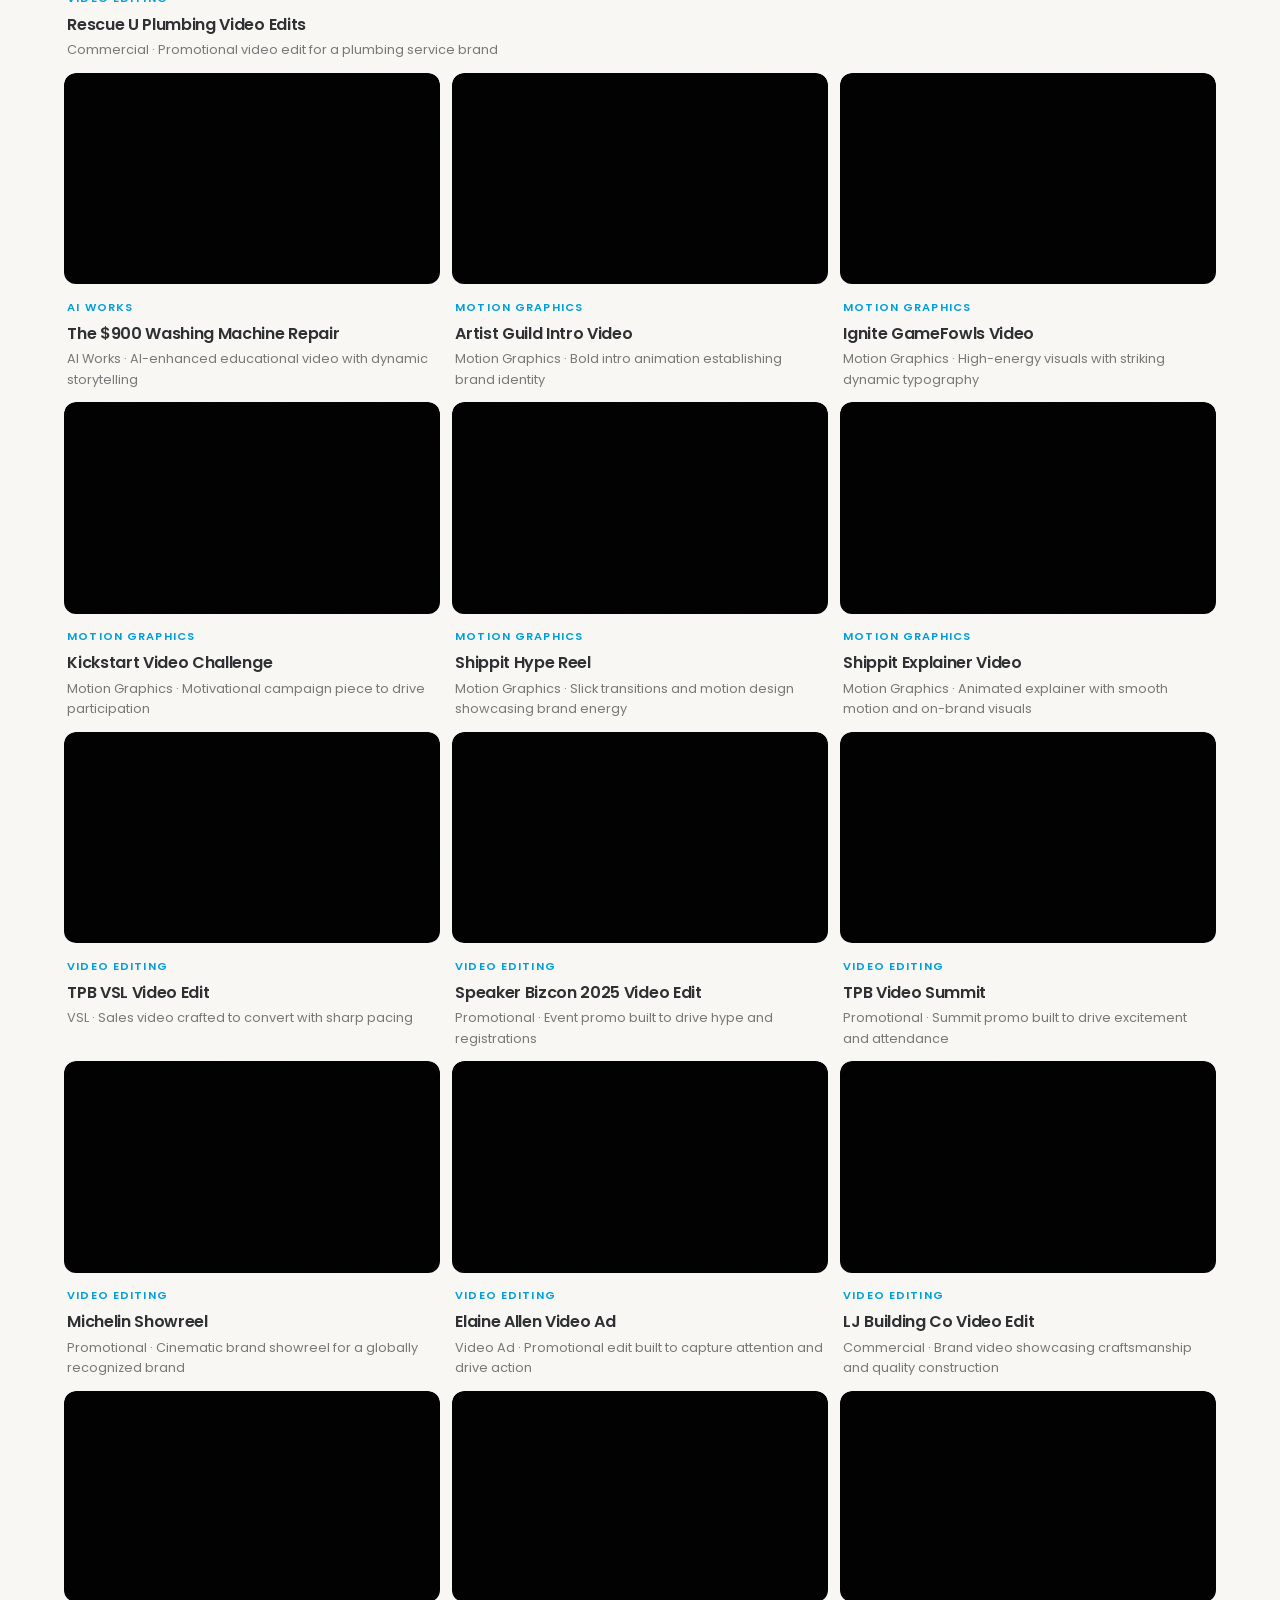
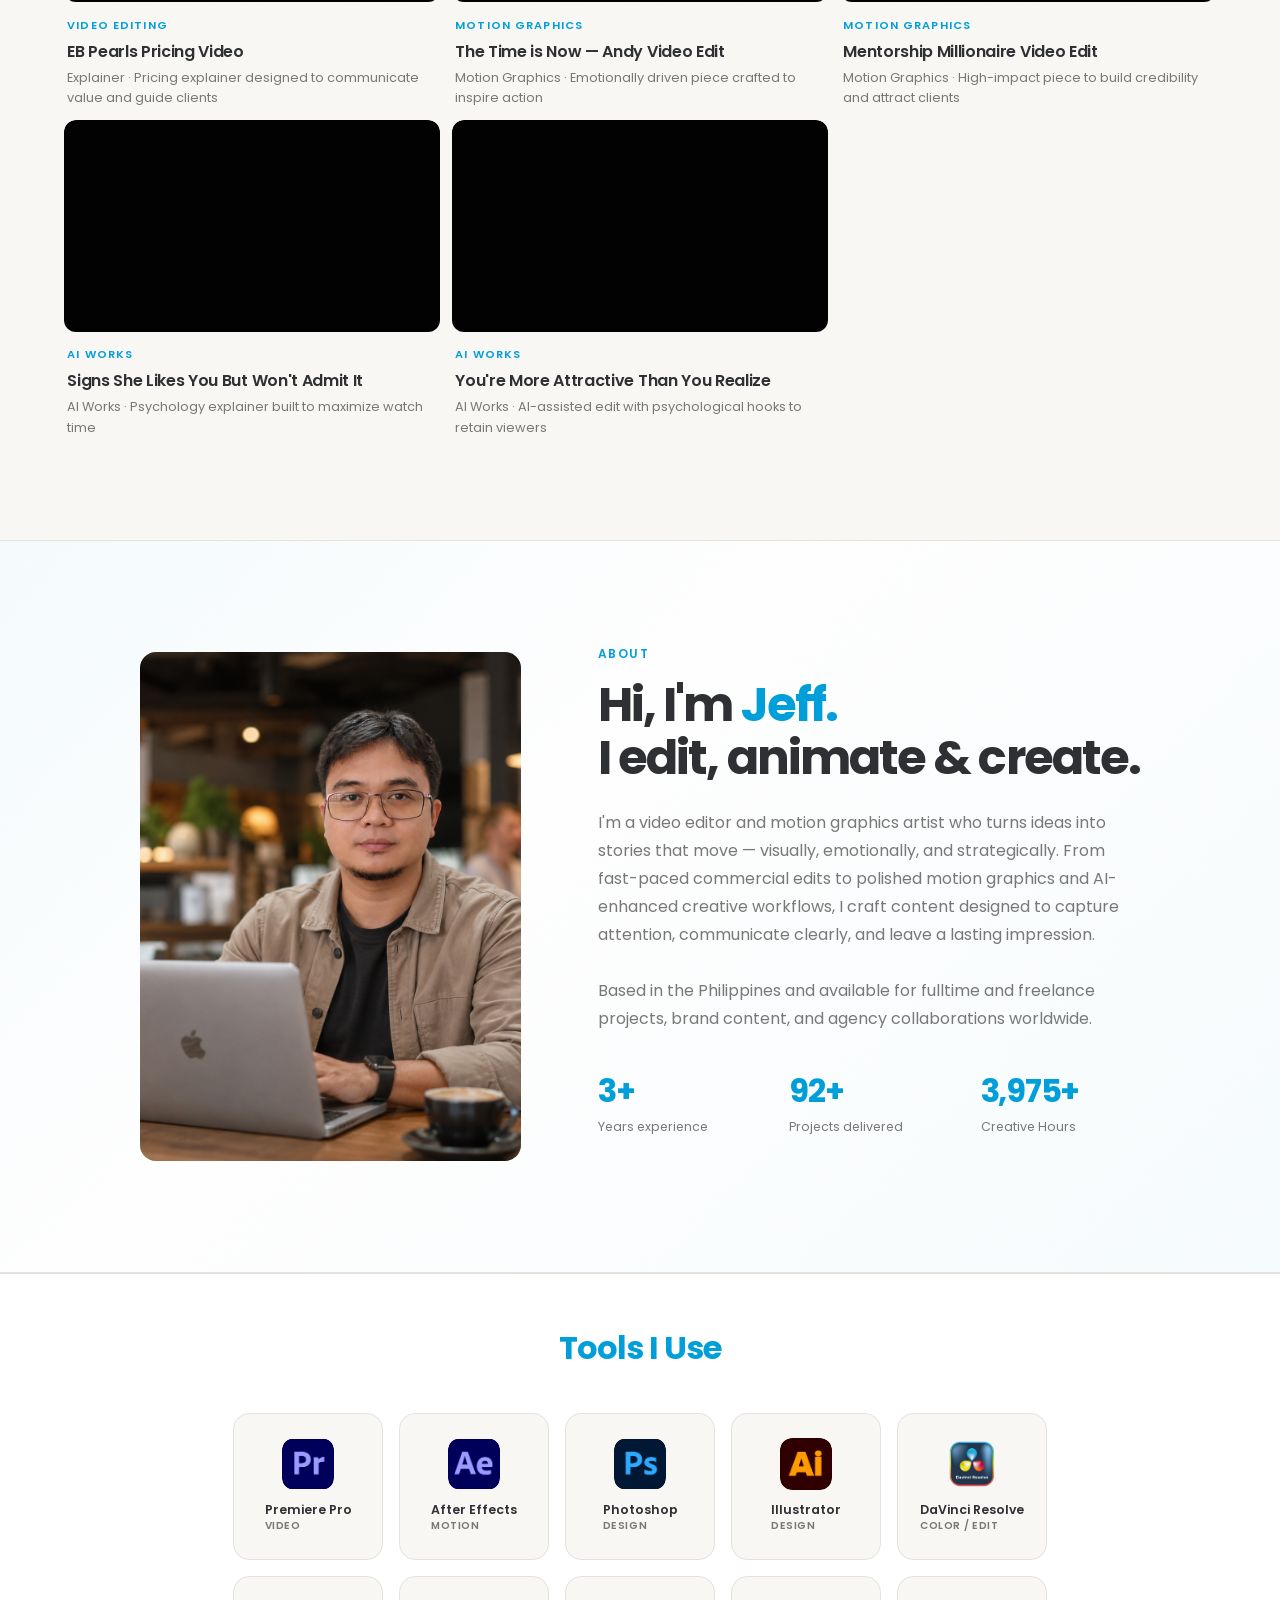
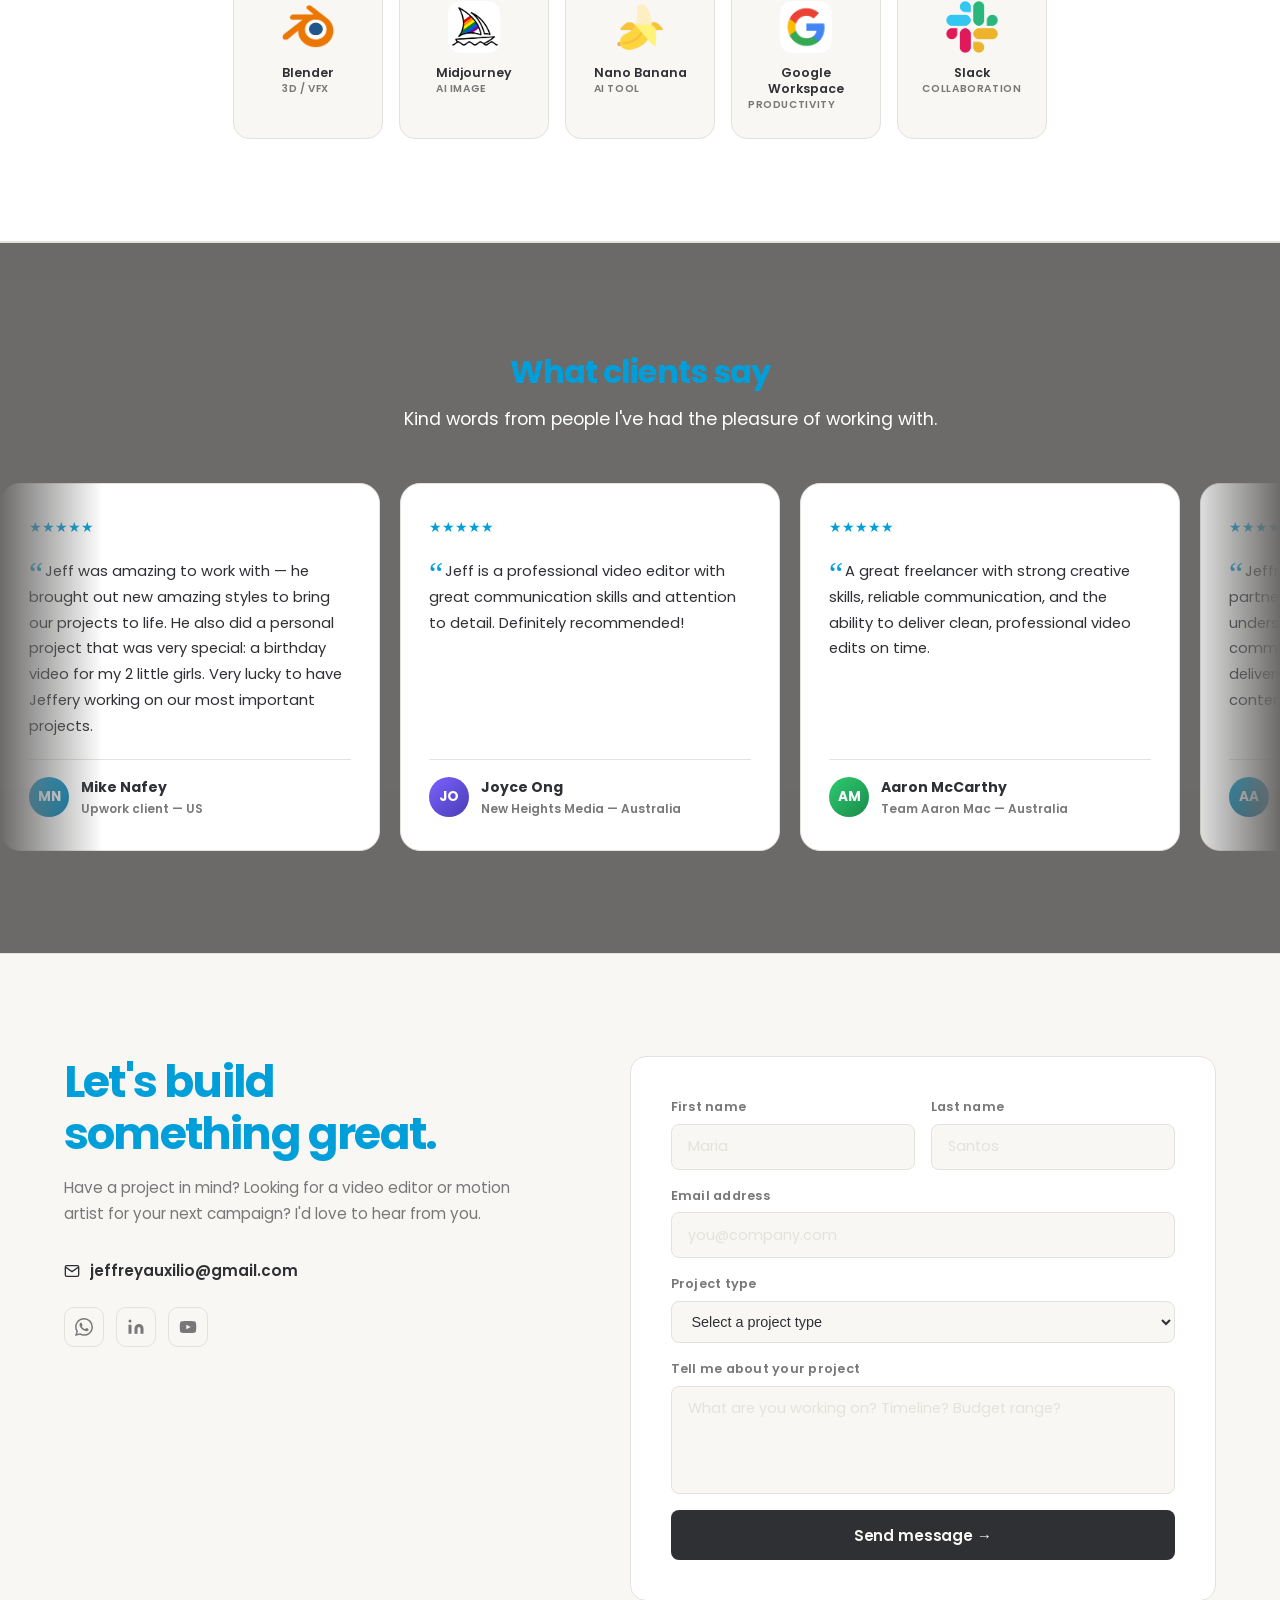
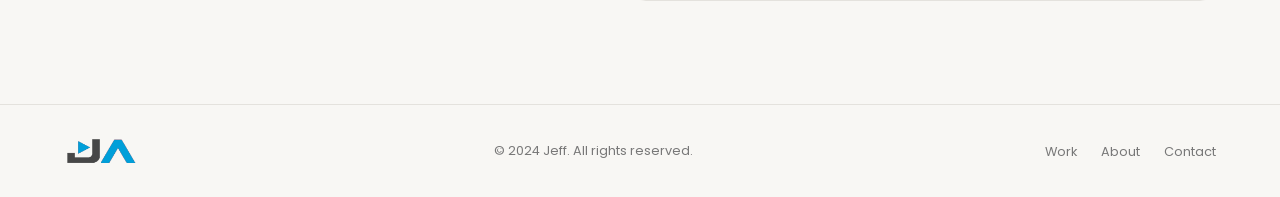
==== commit 41d9b2d6: "Add files via upload" ====
--- a/index.html
+++ b/index.html
@@ -1788,22 +1788,19 @@
           Have a project in mind? Looking for a video editor or motion artist
           for your next campaign? I'd love to hear from you.
         </p>
-        <a href="mailto:risauxtech@gmail.com" class="contact-email reveal">
+        <a href="mailto:jeffreyauxilio@gmail.com" class="contact-email reveal">
           <svg width="16" height="16" viewBox="0 0 24 24" fill="none" stroke="currentColor" stroke-width="2"><path d="M4 4h16c1.1 0 2 .9 2 2v12c0 1.1-.9 2-2 2H4c-1.1 0-2-.9-2-2V6c0-1.1.9-2 2-2z"/><polyline points="22,6 12,13 2,6"/></svg>
-          risauxtech@gmail.com
+          jeffreyauxilio@gmail.com
         </a>
         <div class="social-links reveal">
-          <a href="#" class="social-link" aria-label="Instagram">
-            <svg width="18" height="18" viewBox="0 0 24 24"><path d="M12 2.163c3.204 0 3.584.012 4.85.07 3.252.148 4.771 1.691 4.919 4.919.058 1.265.069 1.645.069 4.849 0 3.205-.012 3.584-.069 4.849-.149 3.225-1.664 4.771-4.919 4.919-1.266.058-1.644.07-4.85.07-3.204 0-3.584-.012-4.849-.07-3.26-.149-4.771-1.699-4.919-4.92-.058-1.265-.07-1.644-.07-4.849 0-3.204.013-3.583.07-4.849.149-3.227 1.664-4.771 4.919-4.919 1.266-.057 1.645-.069 4.849-.069zm0-2.163c-3.259 0-3.667.014-4.947.072-4.358.2-6.78 2.618-6.98 6.98-.059 1.281-.073 1.689-.073 4.948 0 3.259.014 3.668.072 4.948.2 4.358 2.618 6.78 6.98 6.98 1.281.058 1.689.072 4.948.072 3.259 0 3.668-.014 4.948-.072 4.354-.2 6.782-2.618 6.979-6.98.059-1.28.073-1.689.073-4.948 0-3.259-.014-3.667-.072-4.947-.196-4.354-2.617-6.78-6.979-6.98-1.281-.059-1.69-.073-4.949-.073zm0 5.838c-3.403 0-6.162 2.759-6.162 6.162s2.759 6.163 6.162 6.163 6.162-2.759 6.162-6.163c0-3.403-2.759-6.162-6.162-6.162zm0 10.162c-2.209 0-4-1.79-4-4 0-2.209 1.791-4 4-4s4 1.791 4 4c0 2.21-1.791 4-4 4zm6.406-11.845c-.796 0-1.441.645-1.441 1.44s.645 1.44 1.441 1.44c.795 0 1.439-.645 1.439-1.44s-.644-1.44-1.439-1.44z"/></svg>
+          <a href="https://wa.me/639696352186" target="_blank" rel="noopener" class="social-link" aria-label="WhatsApp">
+            <svg width="18" height="18" viewBox="0 0 24 24"><path d="M17.472 14.382c-.297-.149-1.758-.867-2.03-.967-.273-.099-.471-.148-.67.15-.197.297-.767.966-.94 1.164-.173.199-.347.223-.644.075-.297-.15-1.255-.463-2.39-1.475-.883-.788-1.48-1.761-1.653-2.059-.173-.297-.018-.458.13-.606.134-.133.298-.347.446-.52.149-.174.198-.298.298-.497.099-.198.05-.371-.025-.52-.075-.149-.669-1.612-.916-2.207-.242-.579-.487-.5-.669-.51-.173-.008-.371-.01-.57-.01-.198 0-.52.074-.792.372-.272.297-1.04 1.016-1.04 2.479 0 1.462 1.065 2.875 1.213 3.074.149.198 2.096 3.2 5.077 4.487.709.306 1.262.489 1.694.625.712.227 1.36.195 1.871.118.571-.085 1.758-.719 2.006-1.413.248-.694.248-1.289.173-1.413-.074-.124-.272-.198-.57-.347m-5.421 7.403h-.004a9.87 9.87 0 0 1-5.031-1.378l-.361-.214-3.741.982.998-3.648-.235-.374a9.86 9.86 0 0 1-1.51-5.26c.001-5.45 4.436-9.884 9.888-9.884 2.64 0 5.122 1.03 6.988 2.898a9.825 9.825 0 0 1 2.893 6.994c-.003 5.45-4.437 9.884-9.885 9.884m8.413-18.297A11.815 11.815 0 0 0 12.05 0C5.495 0 .16 5.335.157 11.892c0 2.096.547 4.142 1.588 5.945L.057 24l6.305-1.654a11.882 11.882 0 0 0 5.683 1.448h.005c6.554 0 11.89-5.335 11.893-11.893a11.821 11.821 0 0 0-3.48-8.413z"/></svg>
           </a>
-          <a href="#" class="social-link" aria-label="LinkedIn">
+          <a href="https://www.linkedin.com/in/jeffrey-auxilio/" target="_blank" rel="noopener" class="social-link" aria-label="LinkedIn">
             <svg width="18" height="18" viewBox="0 0 24 24"><path d="M16 8a6 6 0 0 1 6 6v7h-4v-7a2 2 0 0 0-2-2 2 2 0 0 0-2 2v7h-4v-7a6 6 0 0 1 6-6zM2 9h4v12H2z"/><circle cx="4" cy="4" r="2"/></svg>
           </a>
-          <a href="#" class="social-link" aria-label="YouTube">
+          <a href="https://www.youtube.com/@jeffaux19" target="_blank" rel="noopener" class="social-link" aria-label="YouTube">
             <svg width="18" height="18" viewBox="0 0 24 24"><path d="M22.54 6.42a2.78 2.78 0 0 0-1.95-1.96C18.88 4 12 4 12 4s-6.88 0-8.59.46a2.78 2.78 0 0 0-1.95 1.96A29 29 0 0 0 1 12a29 29 0 0 0 .46 5.58A2.78 2.78 0 0 0 3.41 19.6C5.12 20 12 20 12 20s6.88 0 8.59-.46a2.78 2.78 0 0 0 1.95-1.95A29 29 0 0 0 23 12a29 29 0 0 0-.46-5.58zM9.75 15.02V8.98L15.5 12l-5.75 3.02z"/></svg>
-          </a>
-          <a href="#" class="social-link" aria-label="TikTok">
-            <svg width="18" height="18" viewBox="0 0 24 24"><path d="M19.59 6.69a4.83 4.83 0 0 1-3.77-4.25V2h-3.45v13.67a2.89 2.89 0 0 1-2.88 2.5 2.89 2.89 0 0 1-2.89-2.89 2.89 2.89 0 0 1 2.89-2.89c.28 0 .54.04.79.1V9.01a6.27 6.27 0 0 0-.79-.05 6.34 6.34 0 0 0-6.34 6.34 6.34 6.34 0 0 0 6.34 6.34 6.34 6.34 0 0 0 6.34-6.34V8.69a8.18 8.18 0 0 0 4.77 1.52V6.76a4.85 4.85 0 0 1-1.01-.07z"/></svg>
           </a>
         </div>
       </div>
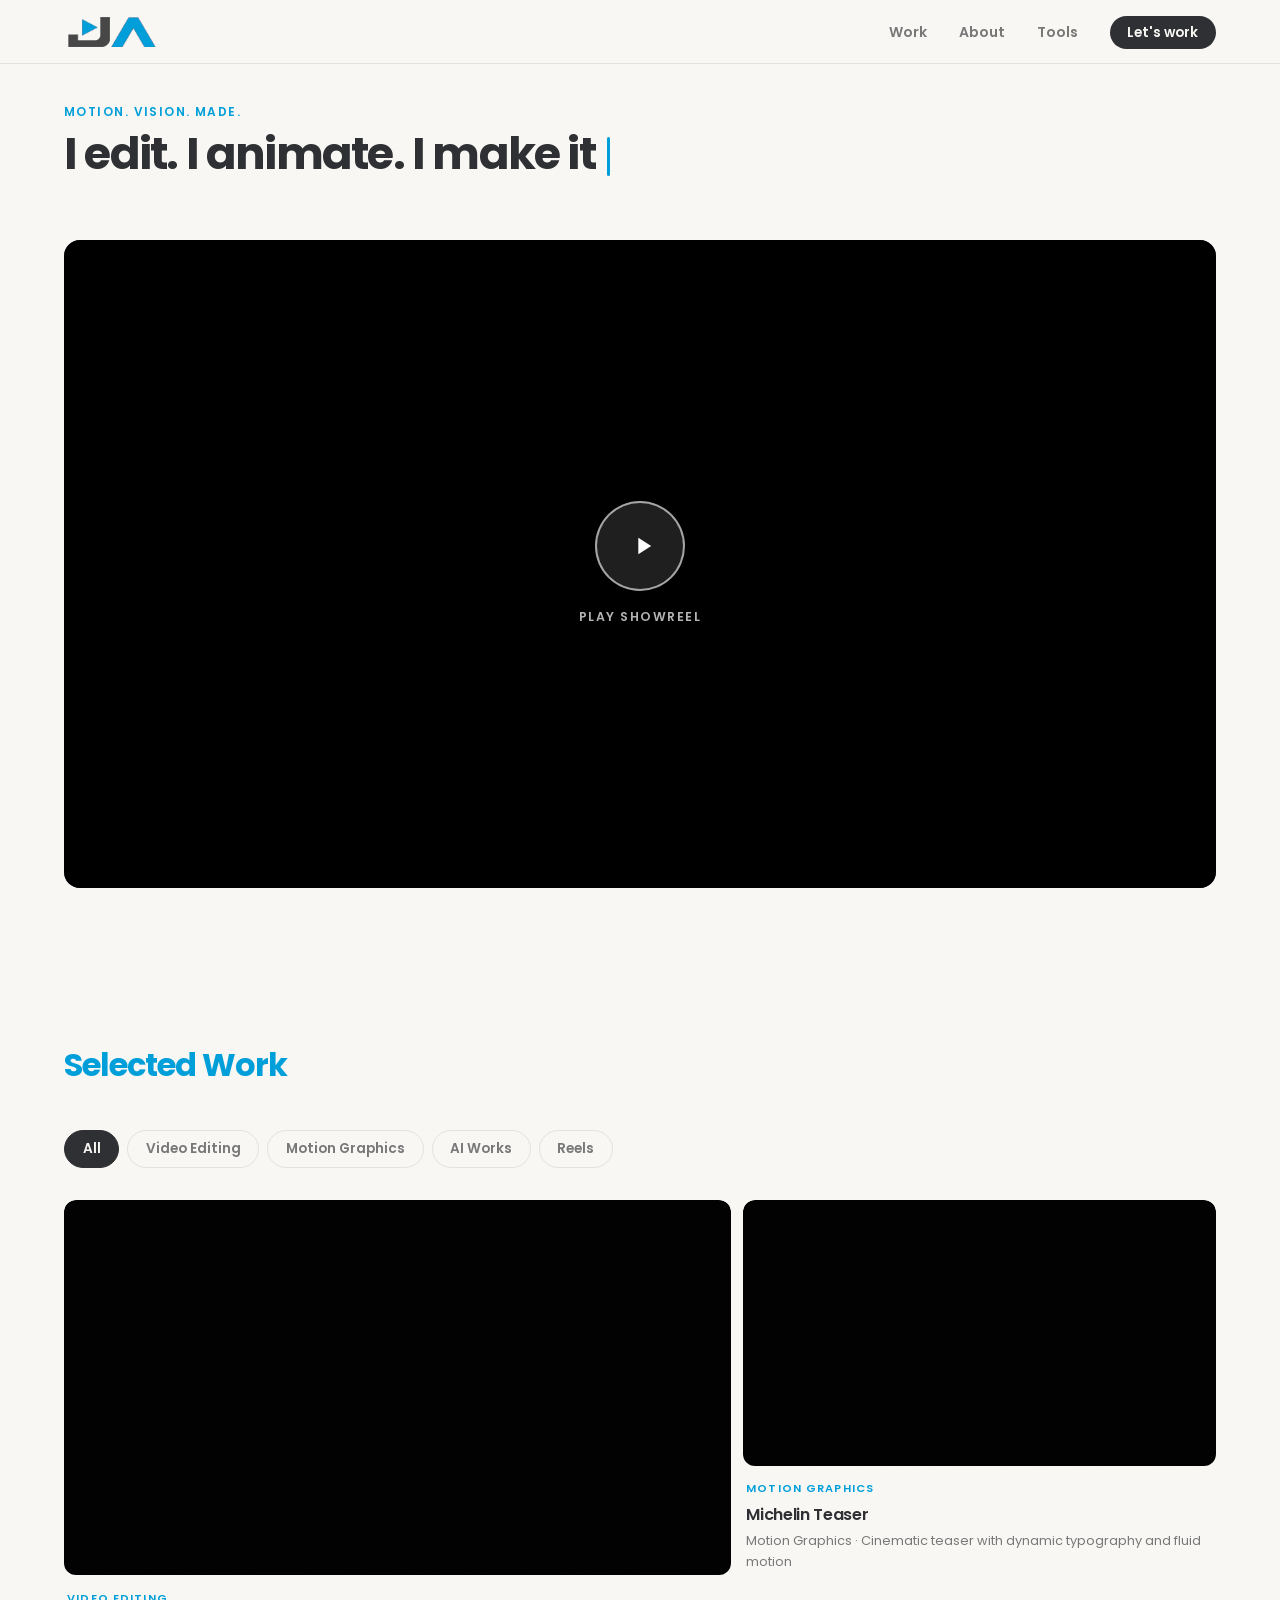
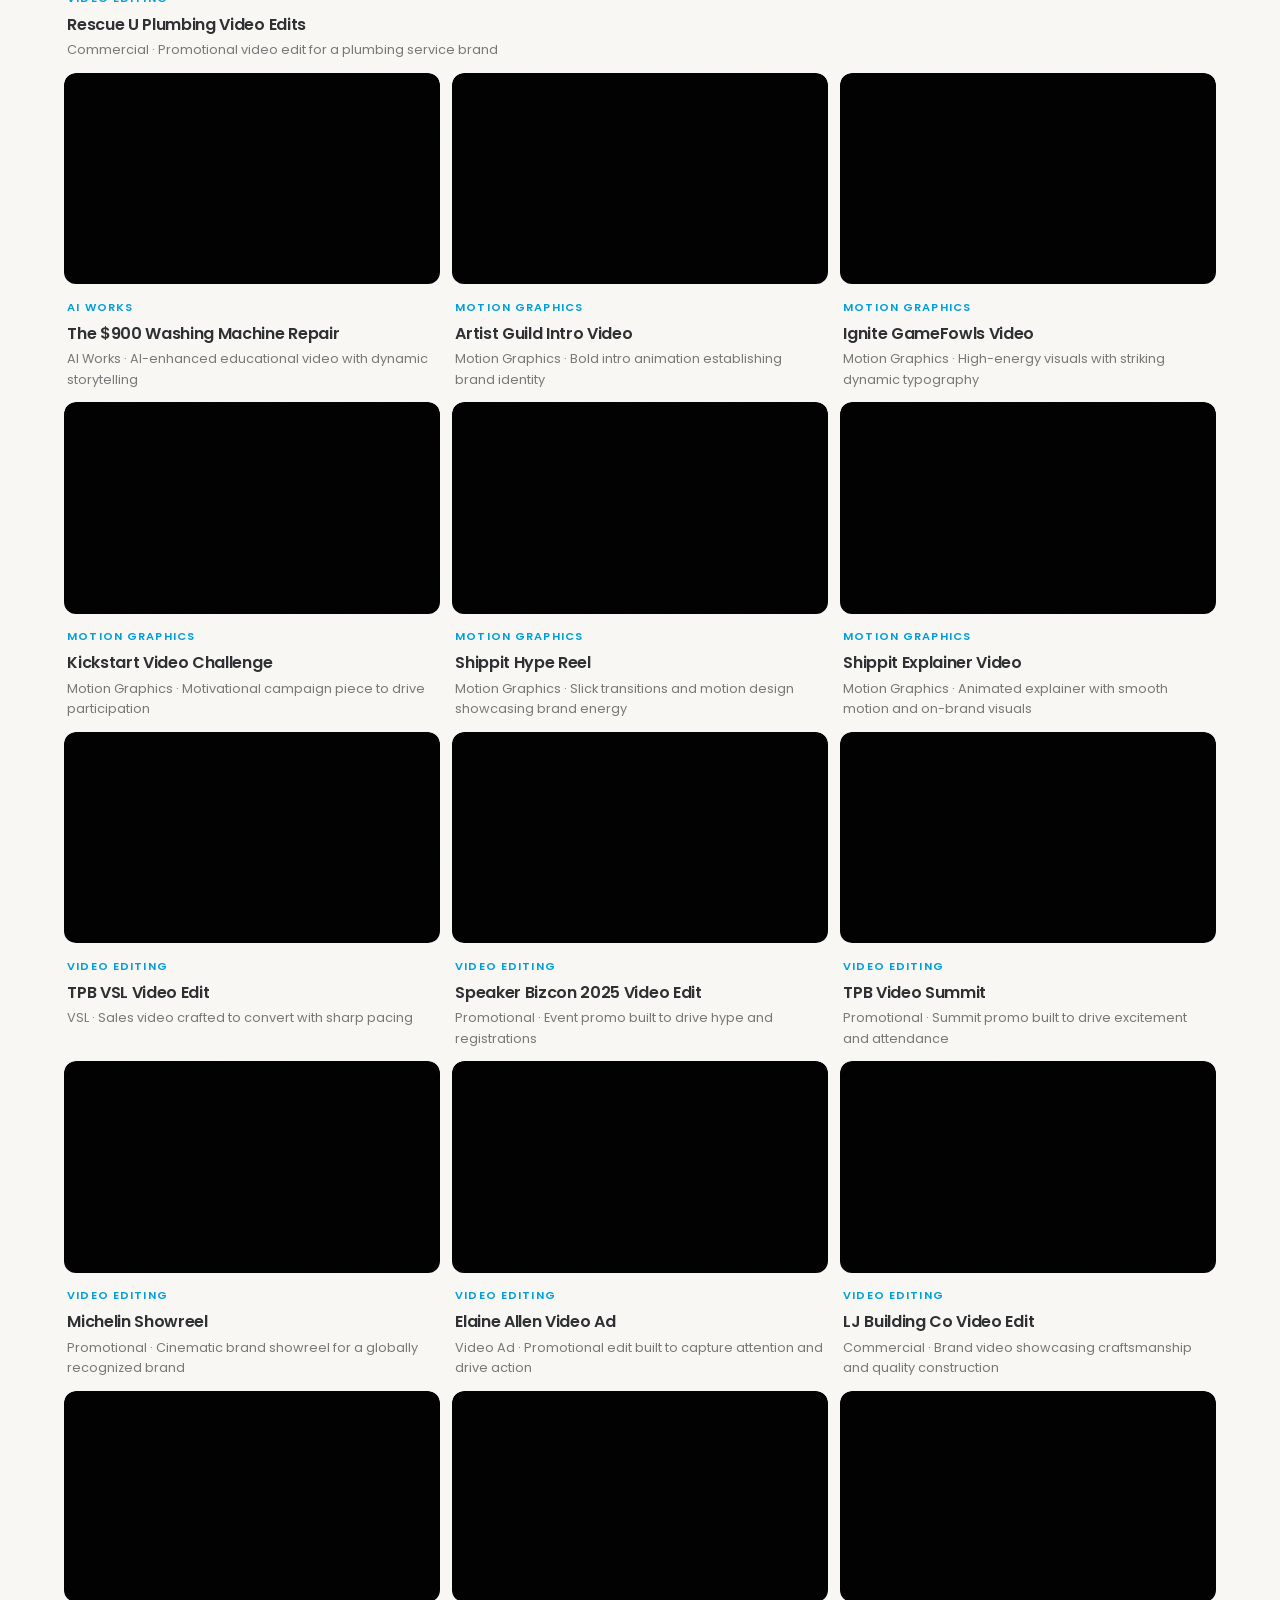
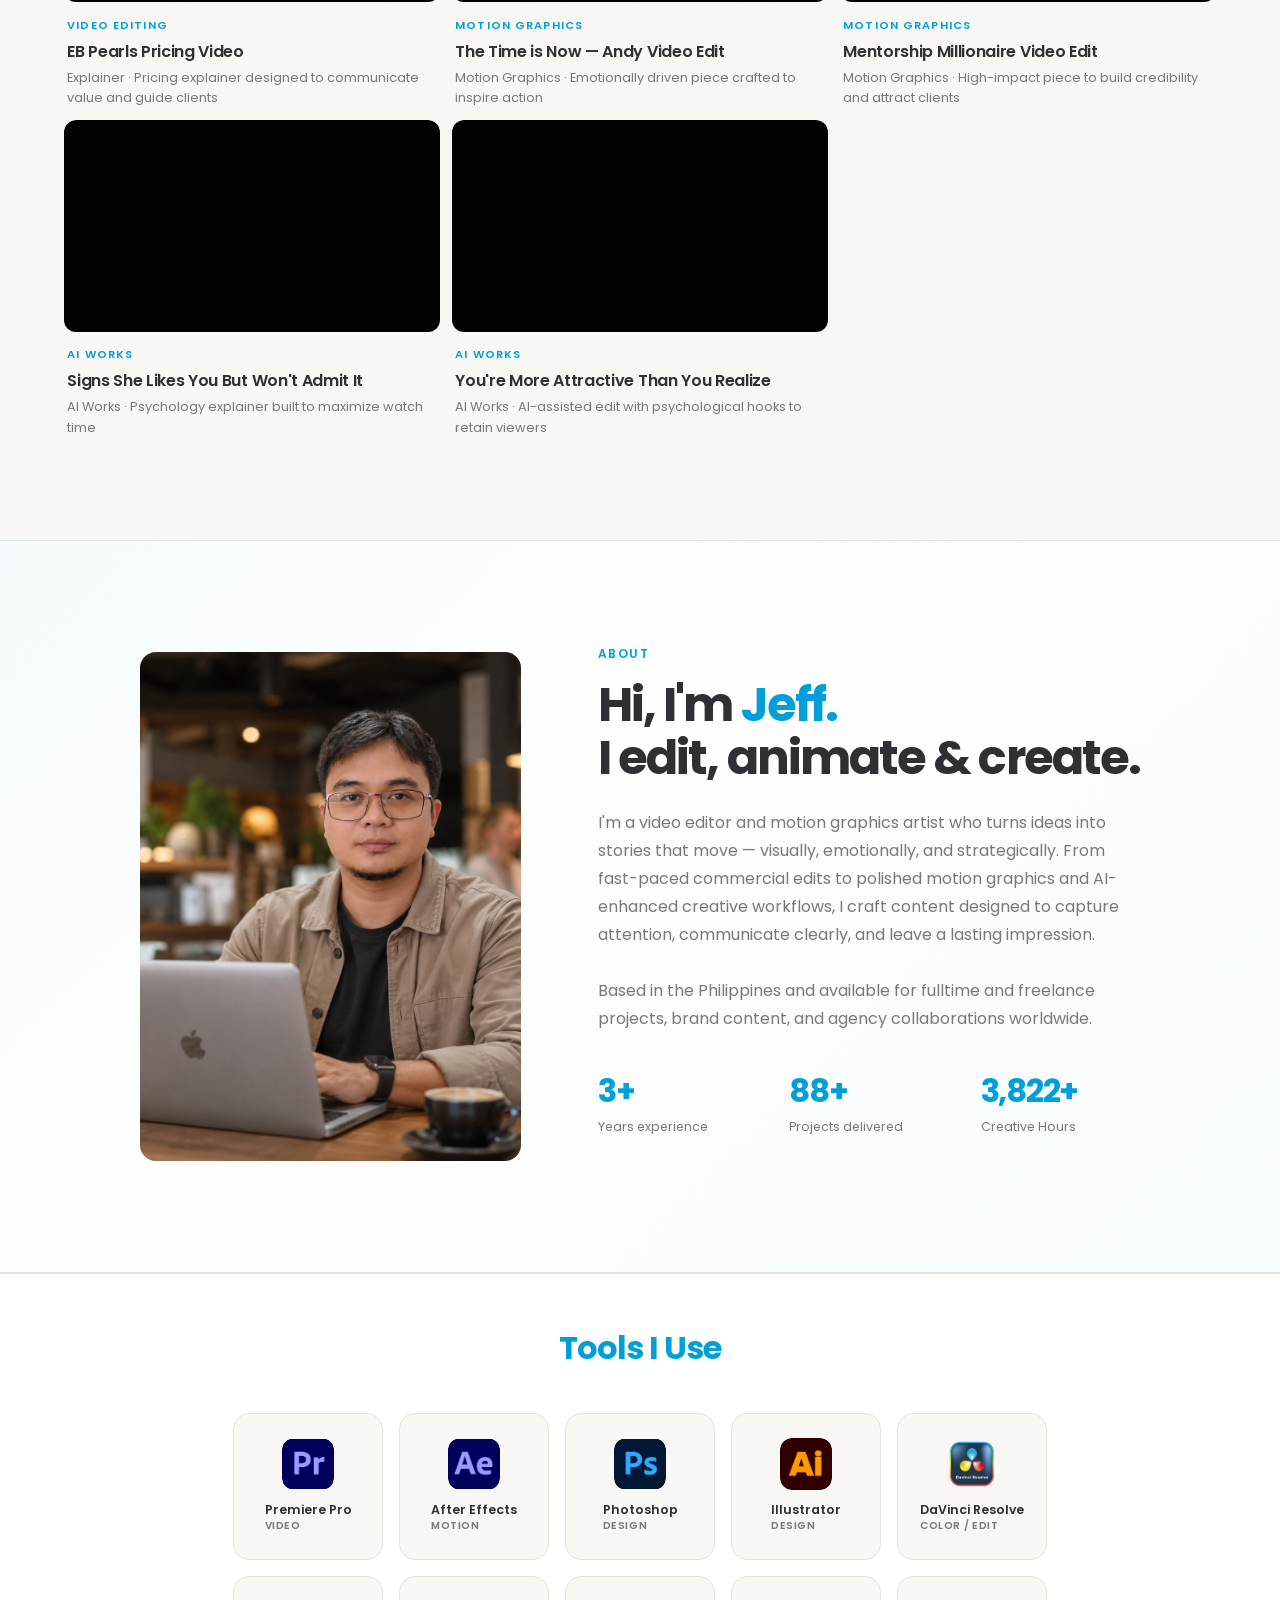
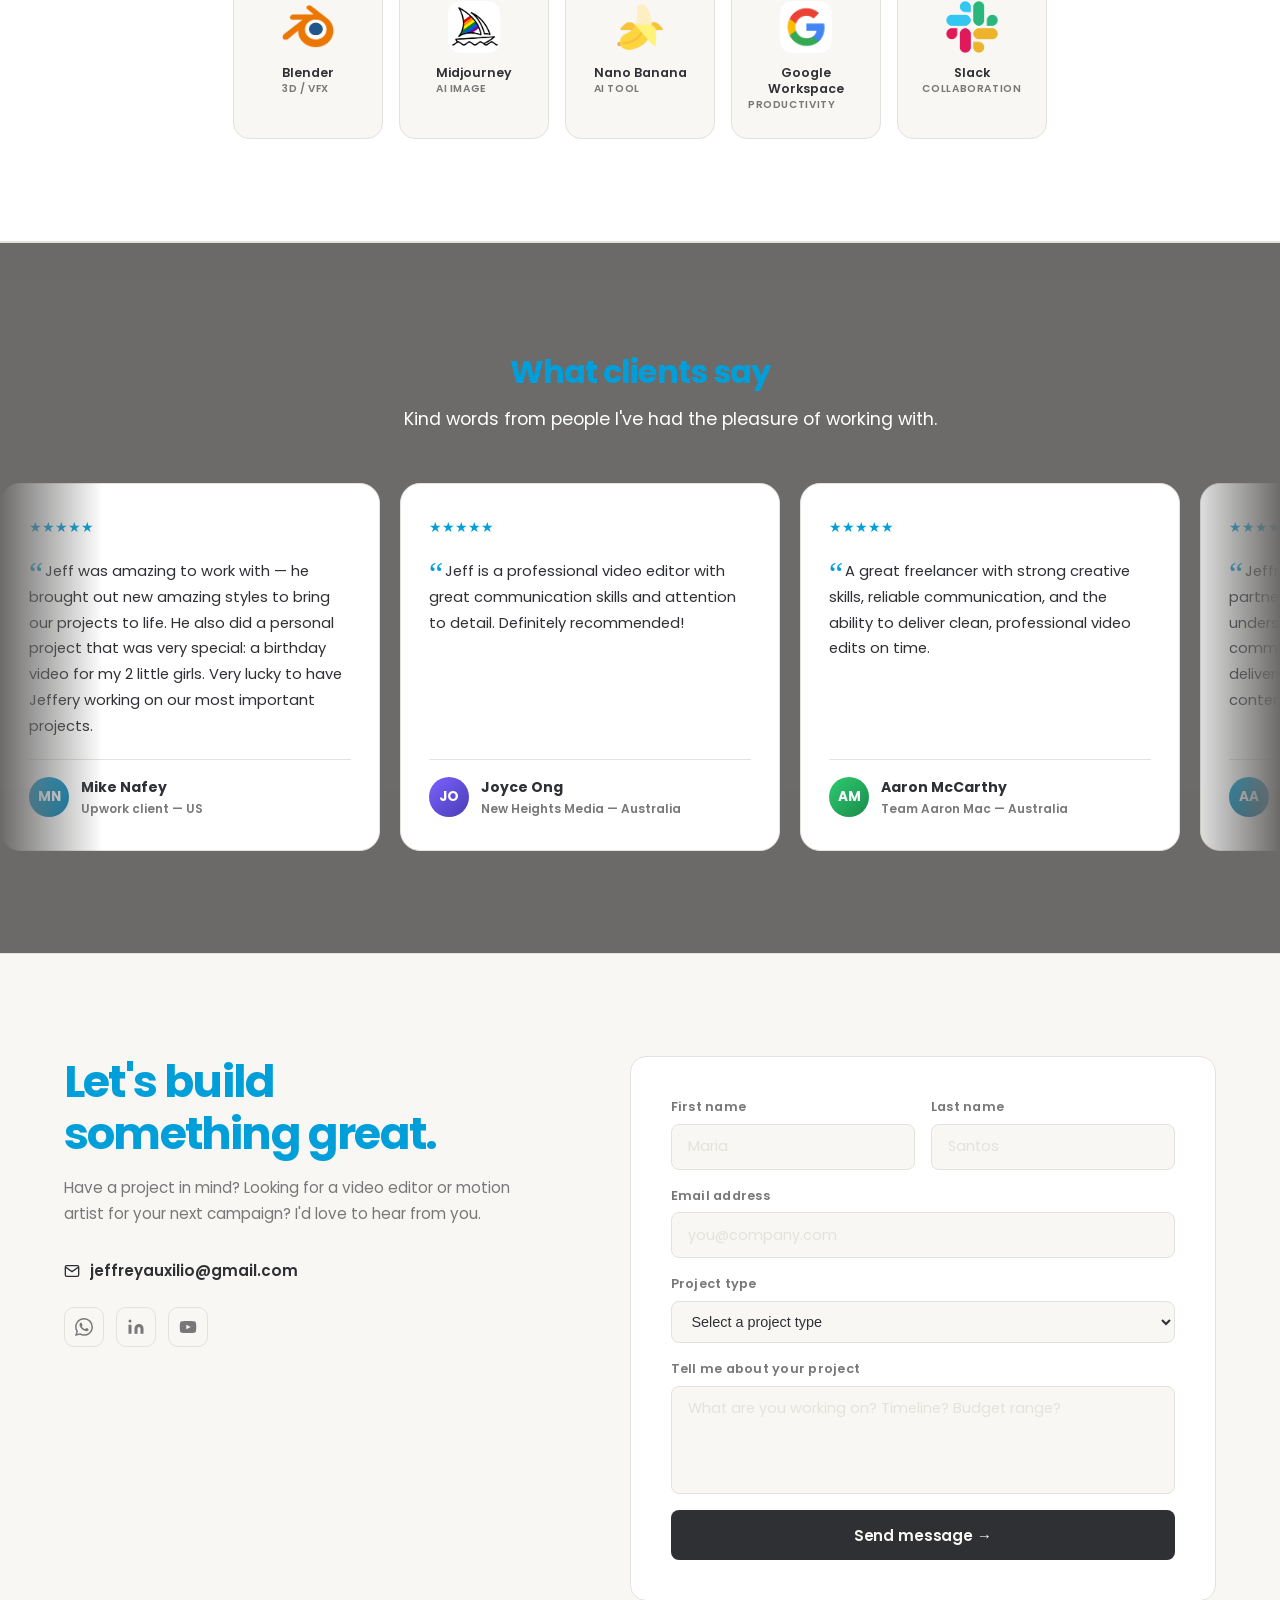
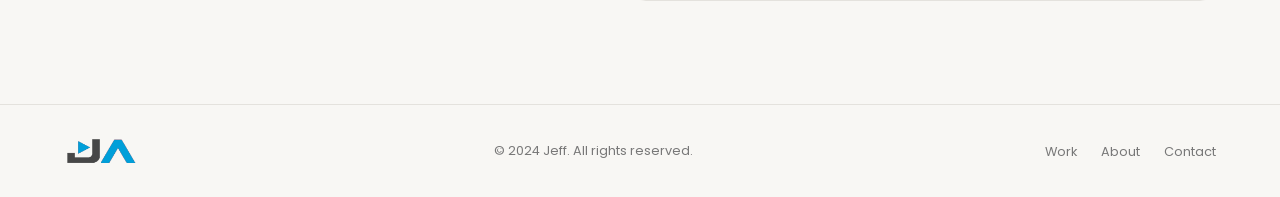
==== commit a2acfea3: "Add files via upload" ====
--- a/index.html
+++ b/index.html
@@ -1793,7 +1793,7 @@
           jeffreyauxilio@gmail.com
         </a>
         <div class="social-links reveal">
-          <a href="https://wa.me/639696352186" target="_blank" rel="noopener" class="social-link" aria-label="WhatsApp">
+          <a href="https://api.whatsapp.com/send?phone=639696352186" target="_blank" rel="noopener" class="social-link" aria-label="WhatsApp">
             <svg width="18" height="18" viewBox="0 0 24 24"><path d="M17.472 14.382c-.297-.149-1.758-.867-2.03-.967-.273-.099-.471-.148-.67.15-.197.297-.767.966-.94 1.164-.173.199-.347.223-.644.075-.297-.15-1.255-.463-2.39-1.475-.883-.788-1.48-1.761-1.653-2.059-.173-.297-.018-.458.13-.606.134-.133.298-.347.446-.52.149-.174.198-.298.298-.497.099-.198.05-.371-.025-.52-.075-.149-.669-1.612-.916-2.207-.242-.579-.487-.5-.669-.51-.173-.008-.371-.01-.57-.01-.198 0-.52.074-.792.372-.272.297-1.04 1.016-1.04 2.479 0 1.462 1.065 2.875 1.213 3.074.149.198 2.096 3.2 5.077 4.487.709.306 1.262.489 1.694.625.712.227 1.36.195 1.871.118.571-.085 1.758-.719 2.006-1.413.248-.694.248-1.289.173-1.413-.074-.124-.272-.198-.57-.347m-5.421 7.403h-.004a9.87 9.87 0 0 1-5.031-1.378l-.361-.214-3.741.982.998-3.648-.235-.374a9.86 9.86 0 0 1-1.51-5.26c.001-5.45 4.436-9.884 9.888-9.884 2.64 0 5.122 1.03 6.988 2.898a9.825 9.825 0 0 1 2.893 6.994c-.003 5.45-4.437 9.884-9.885 9.884m8.413-18.297A11.815 11.815 0 0 0 12.05 0C5.495 0 .16 5.335.157 11.892c0 2.096.547 4.142 1.588 5.945L.057 24l6.305-1.654a11.882 11.882 0 0 0 5.683 1.448h.005c6.554 0 11.89-5.335 11.893-11.893a11.821 11.821 0 0 0-3.48-8.413z"/></svg>
           </a>
           <a href="https://www.linkedin.com/in/jeffrey-auxilio/" target="_blank" rel="noopener" class="social-link" aria-label="LinkedIn">
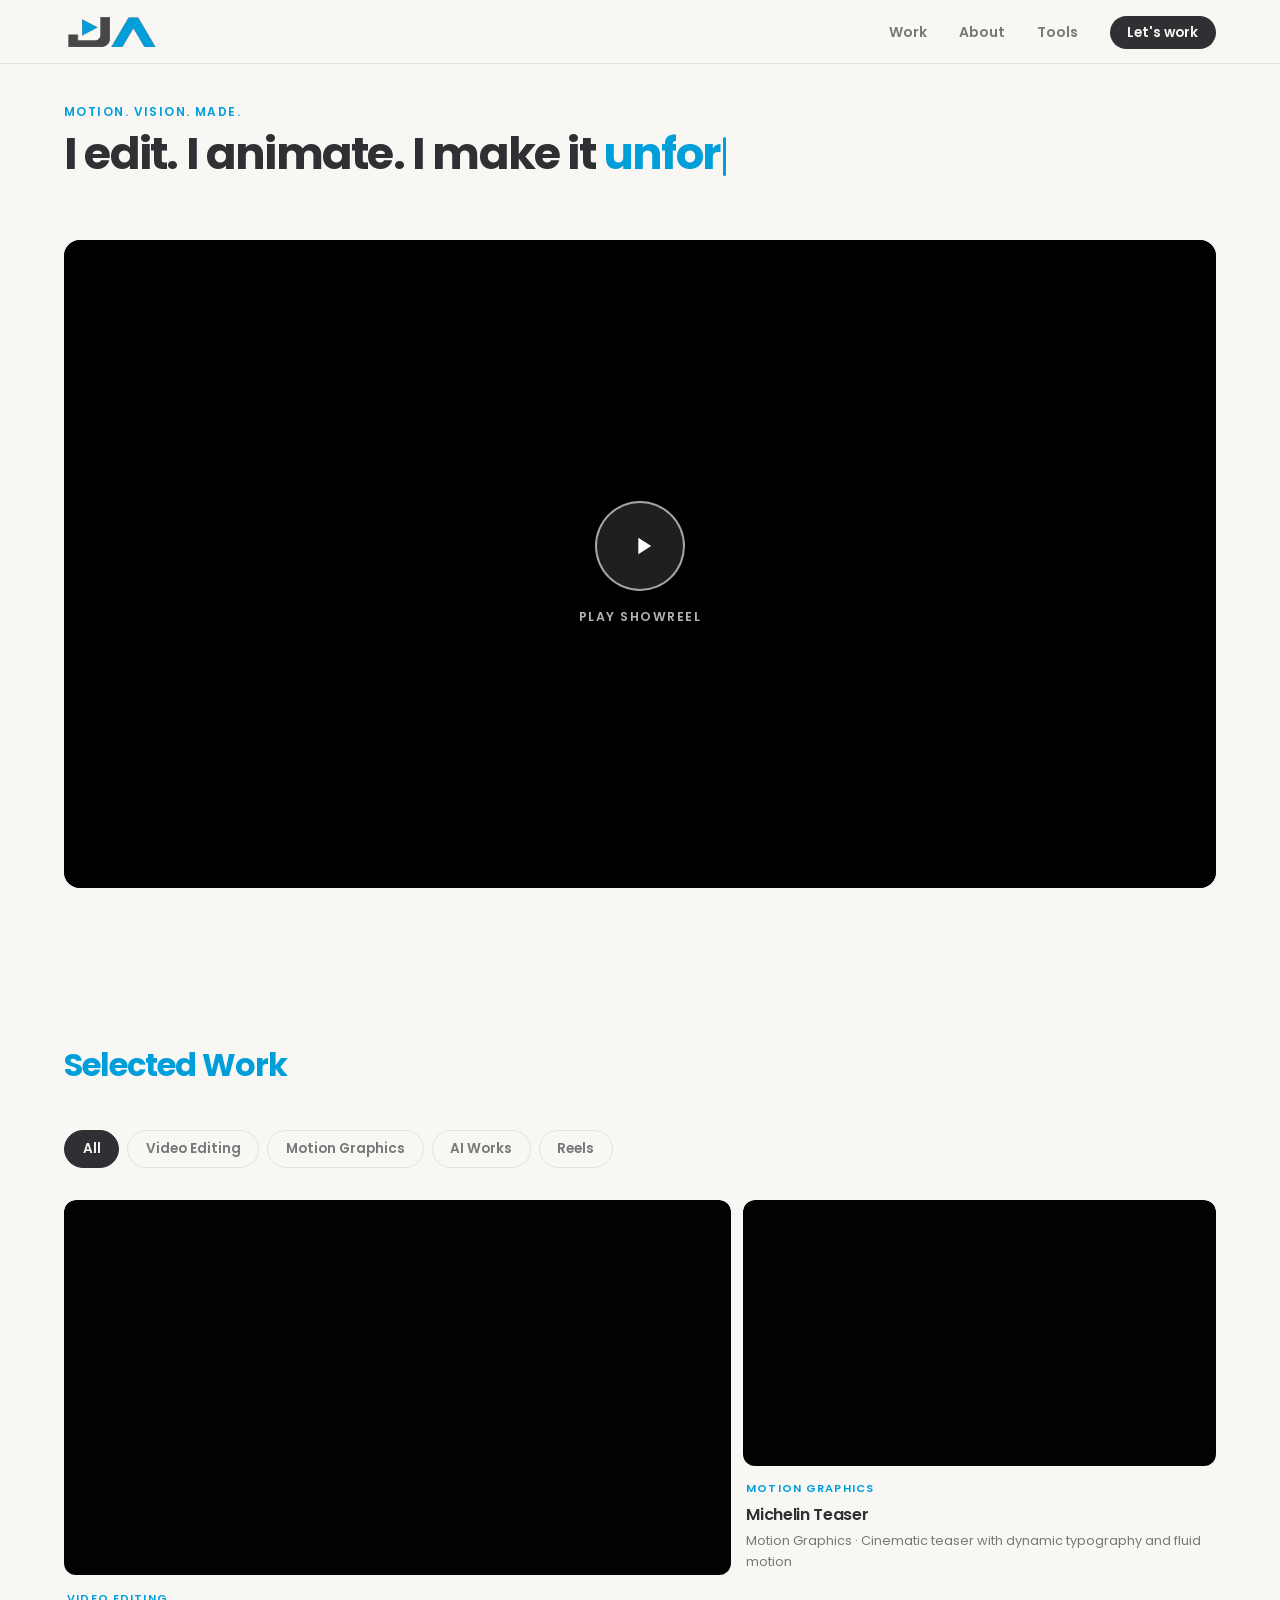
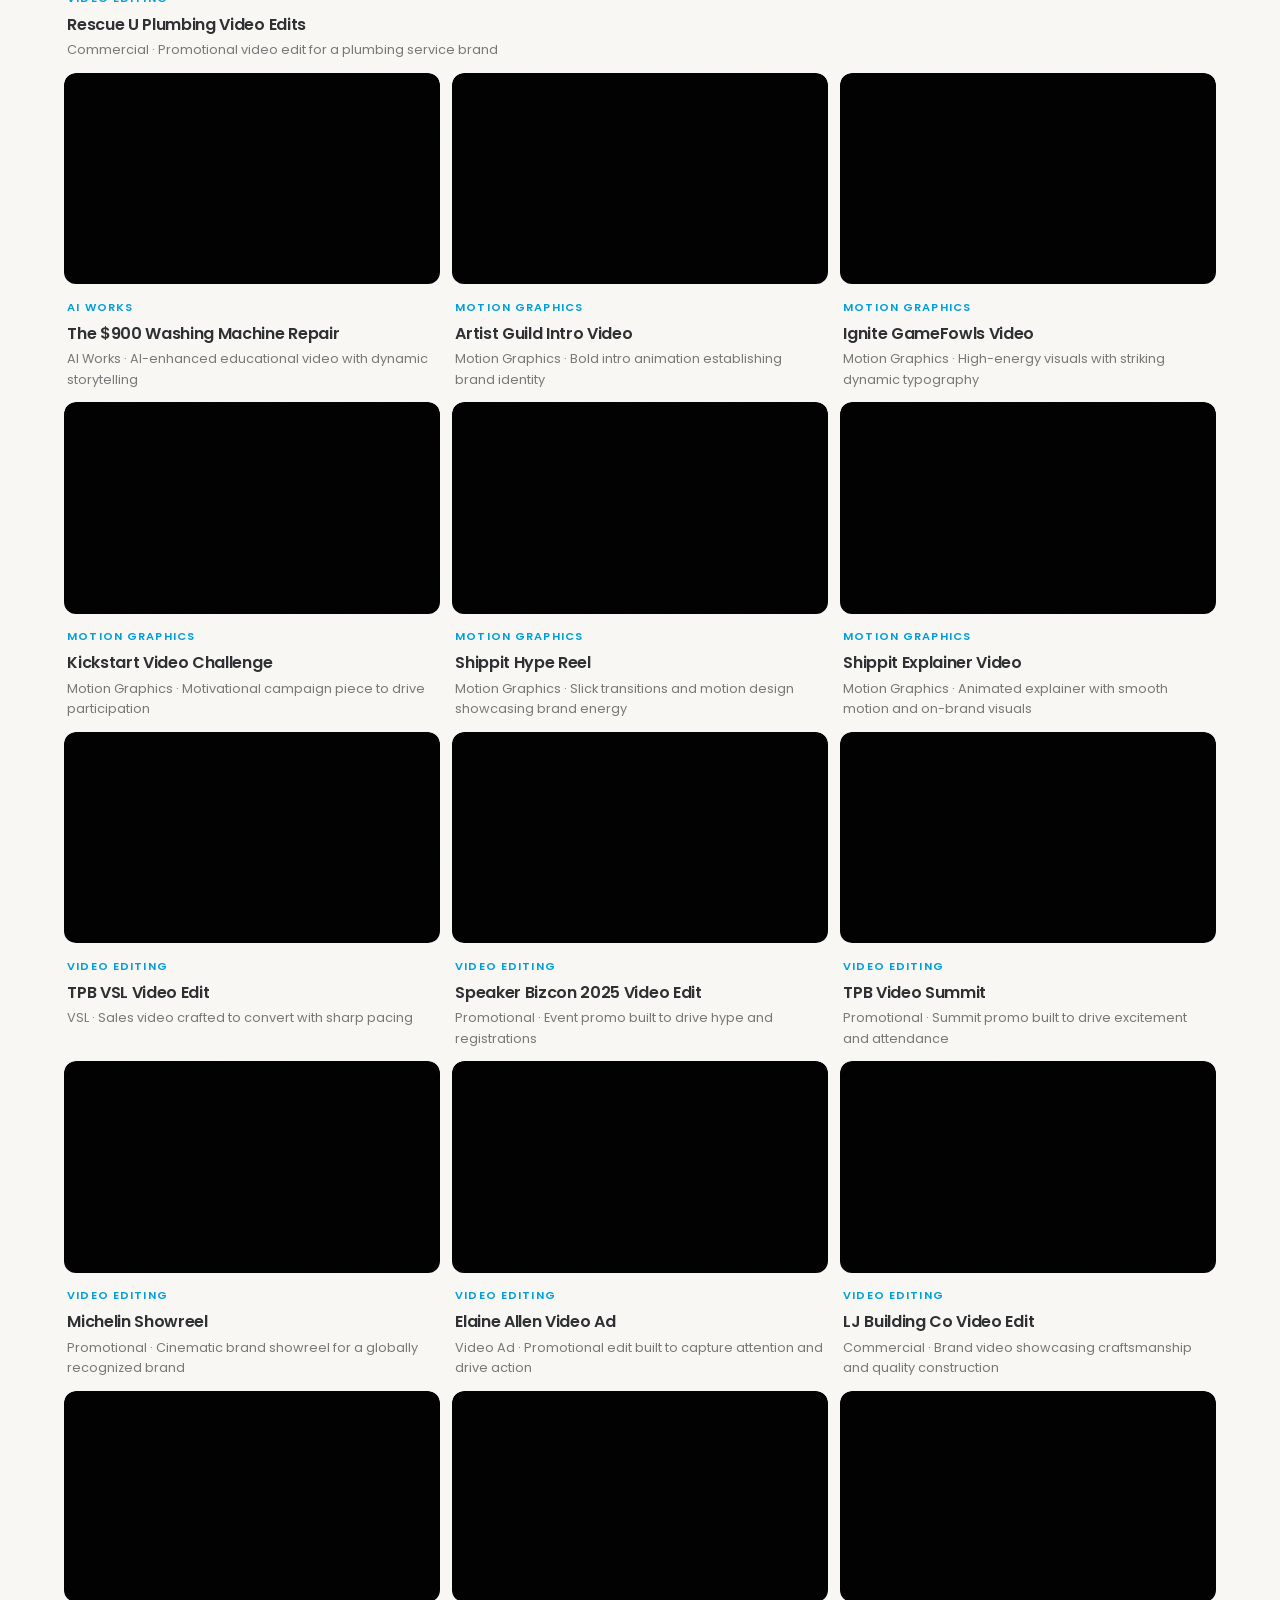
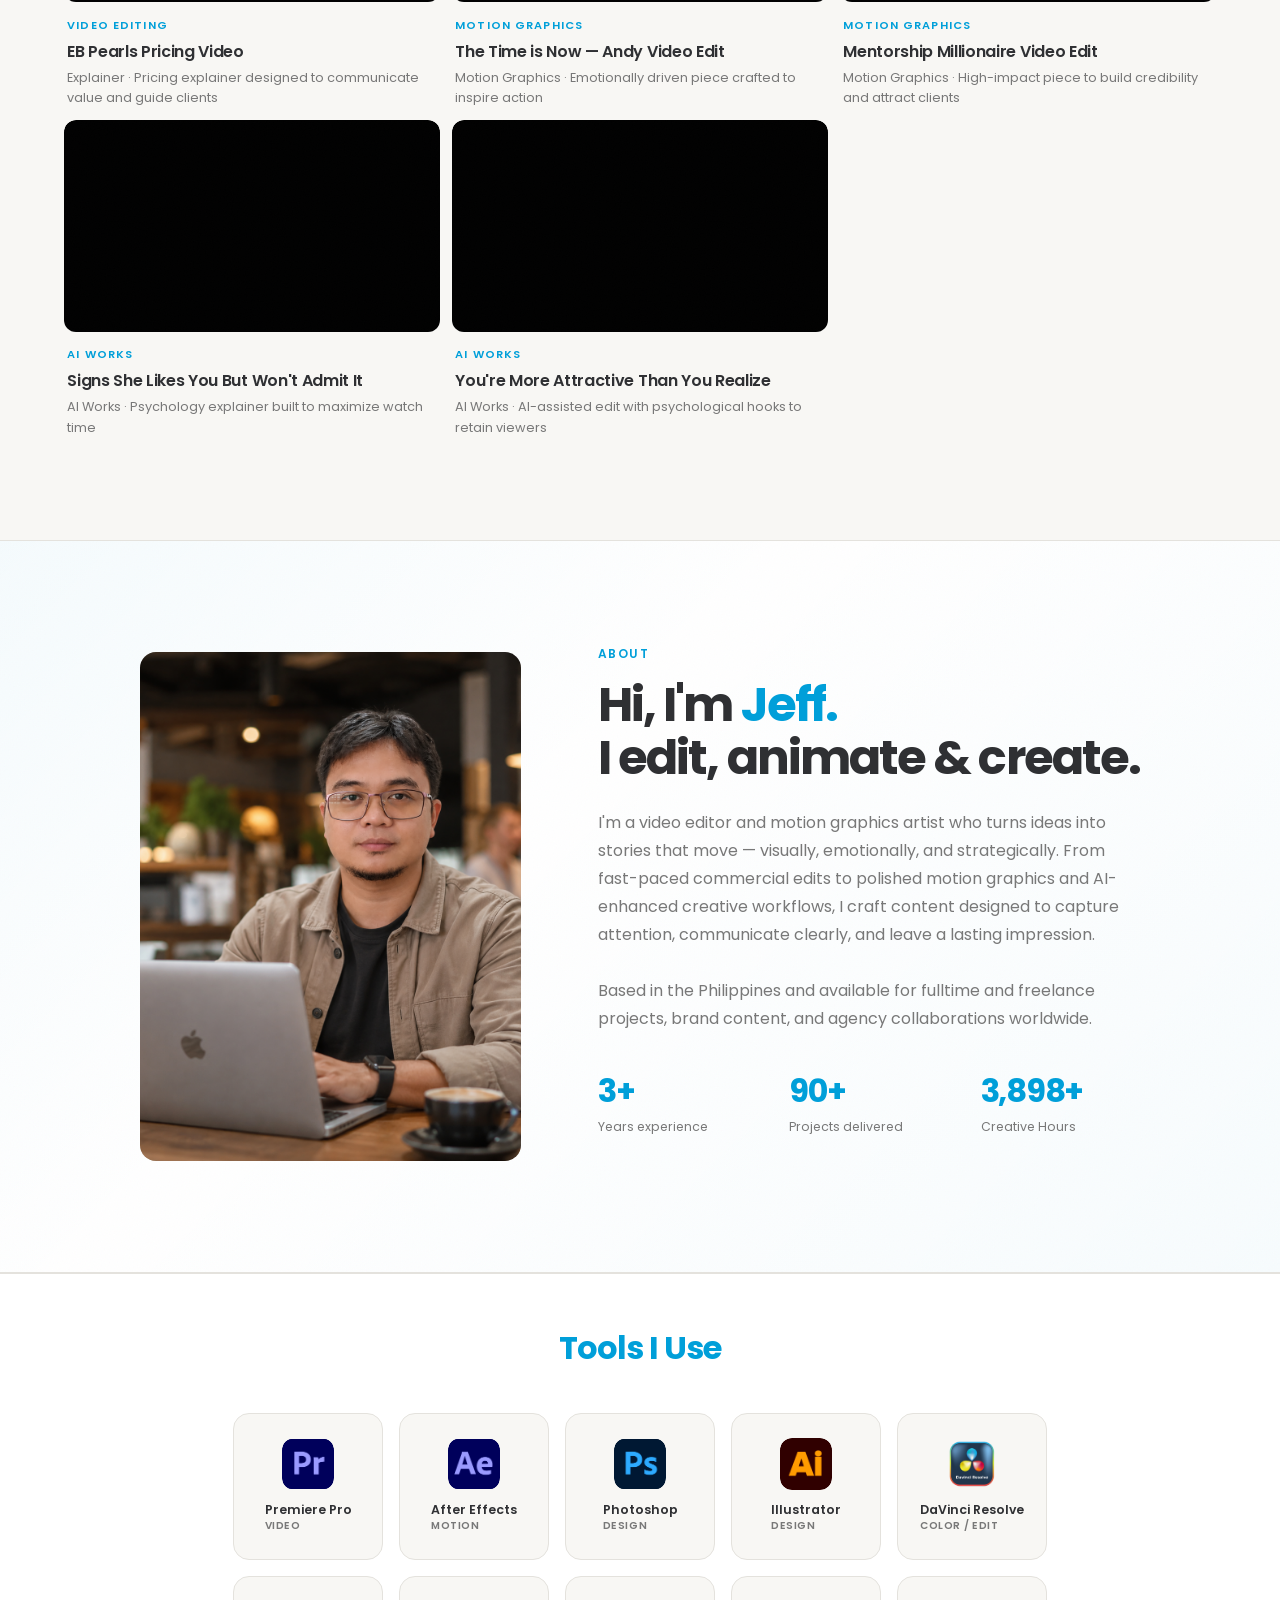
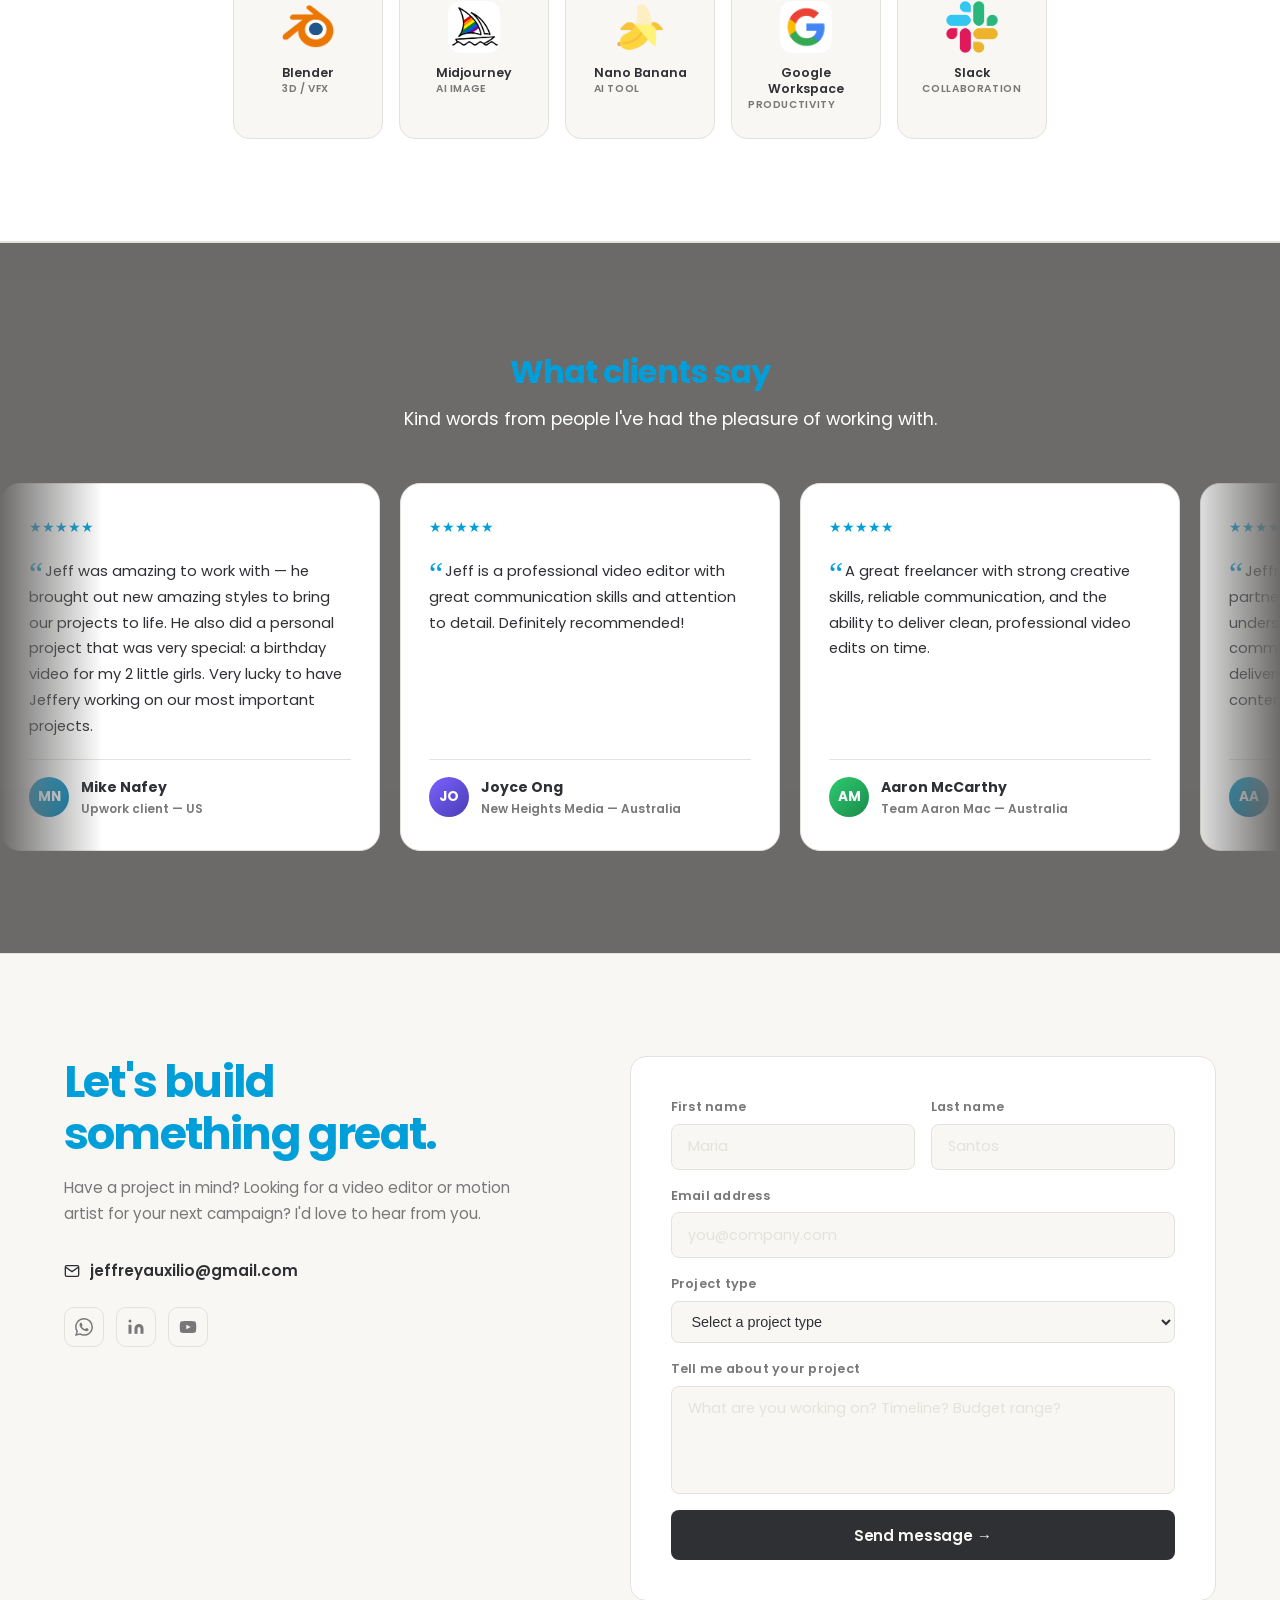
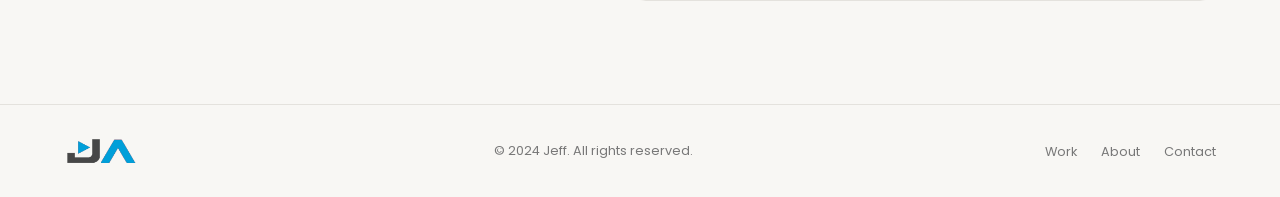
==== commit 99643a78: "Add files via upload" ====
--- a/index.html
+++ b/index.html
@@ -1805,7 +1805,7 @@
         </div>
       </div>
 
-      <form class="contact-form reveal" id="contactForm" novalidate>
+      <form class="contact-form" action="https://formspree.io/f/xdajrzeq" method="POST">
         <div class="form-row">
           <div class="form-group">
             <label for="fname">First name</label>
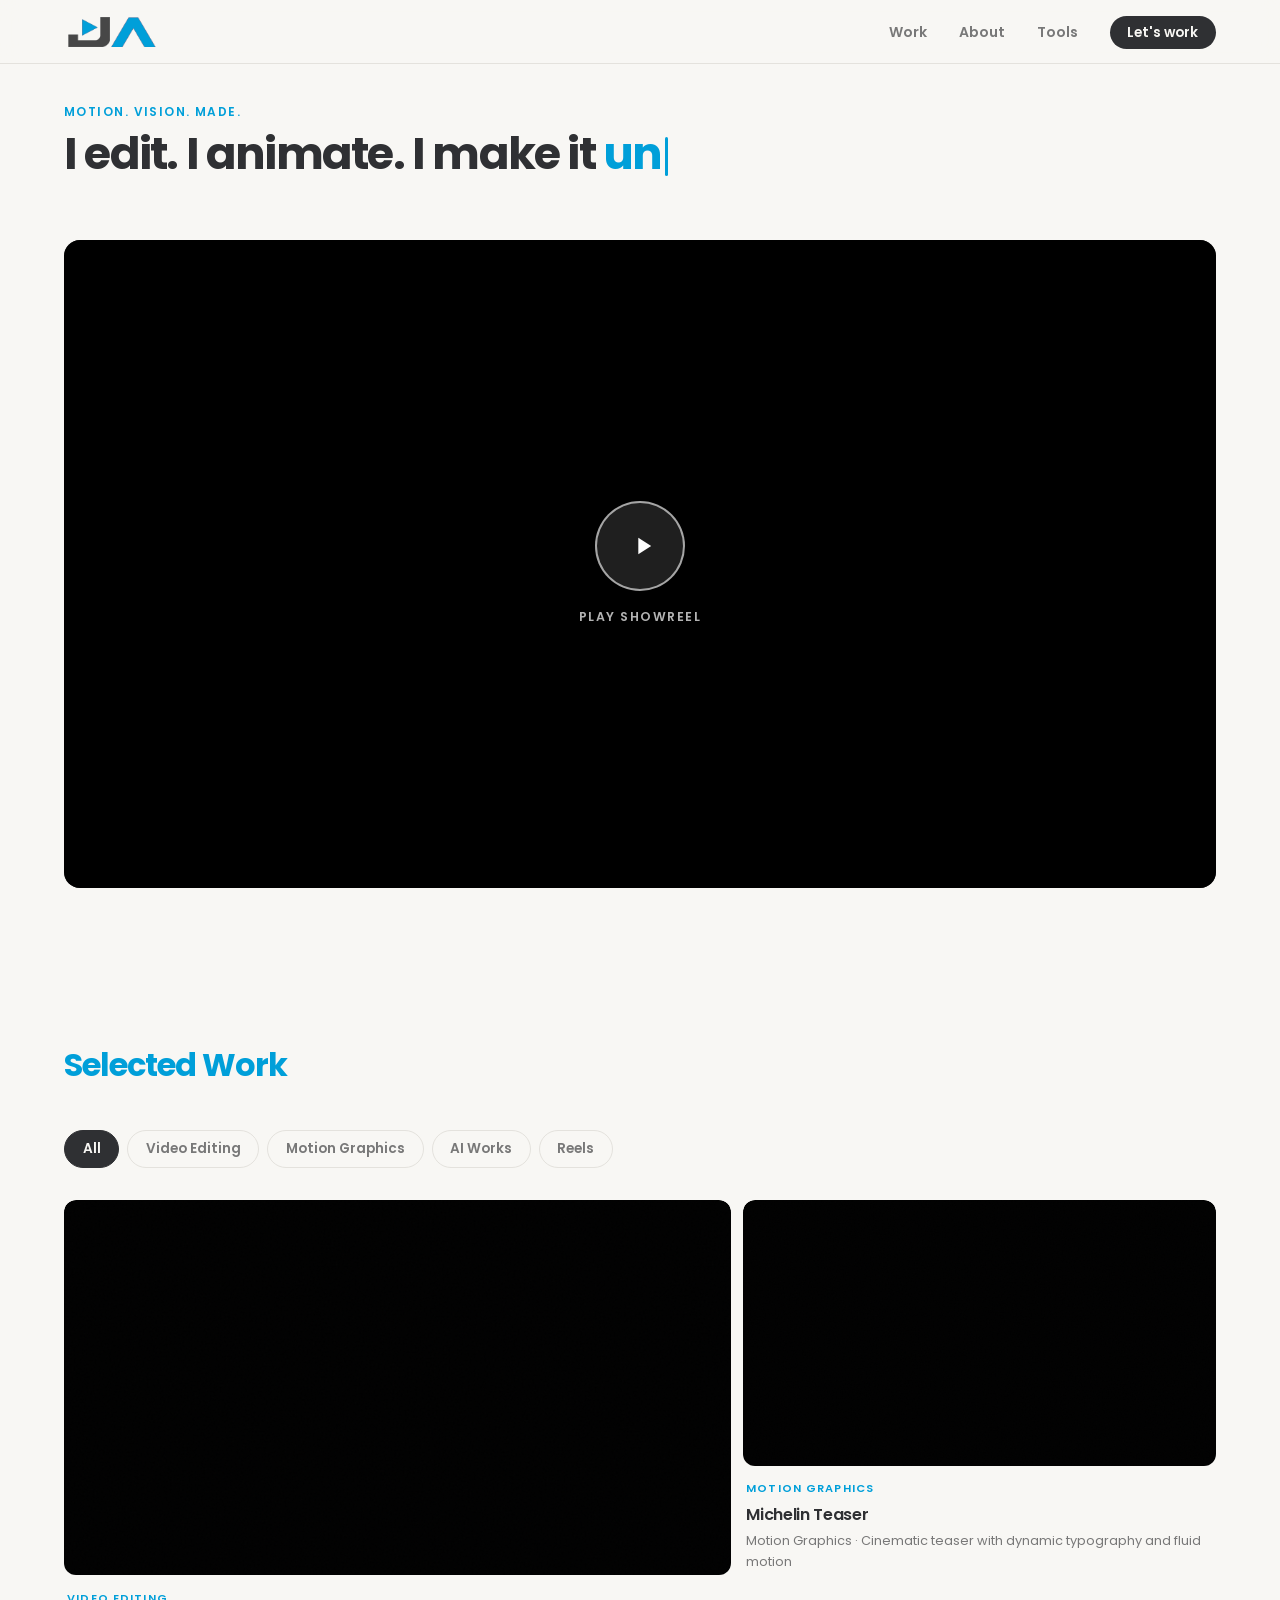
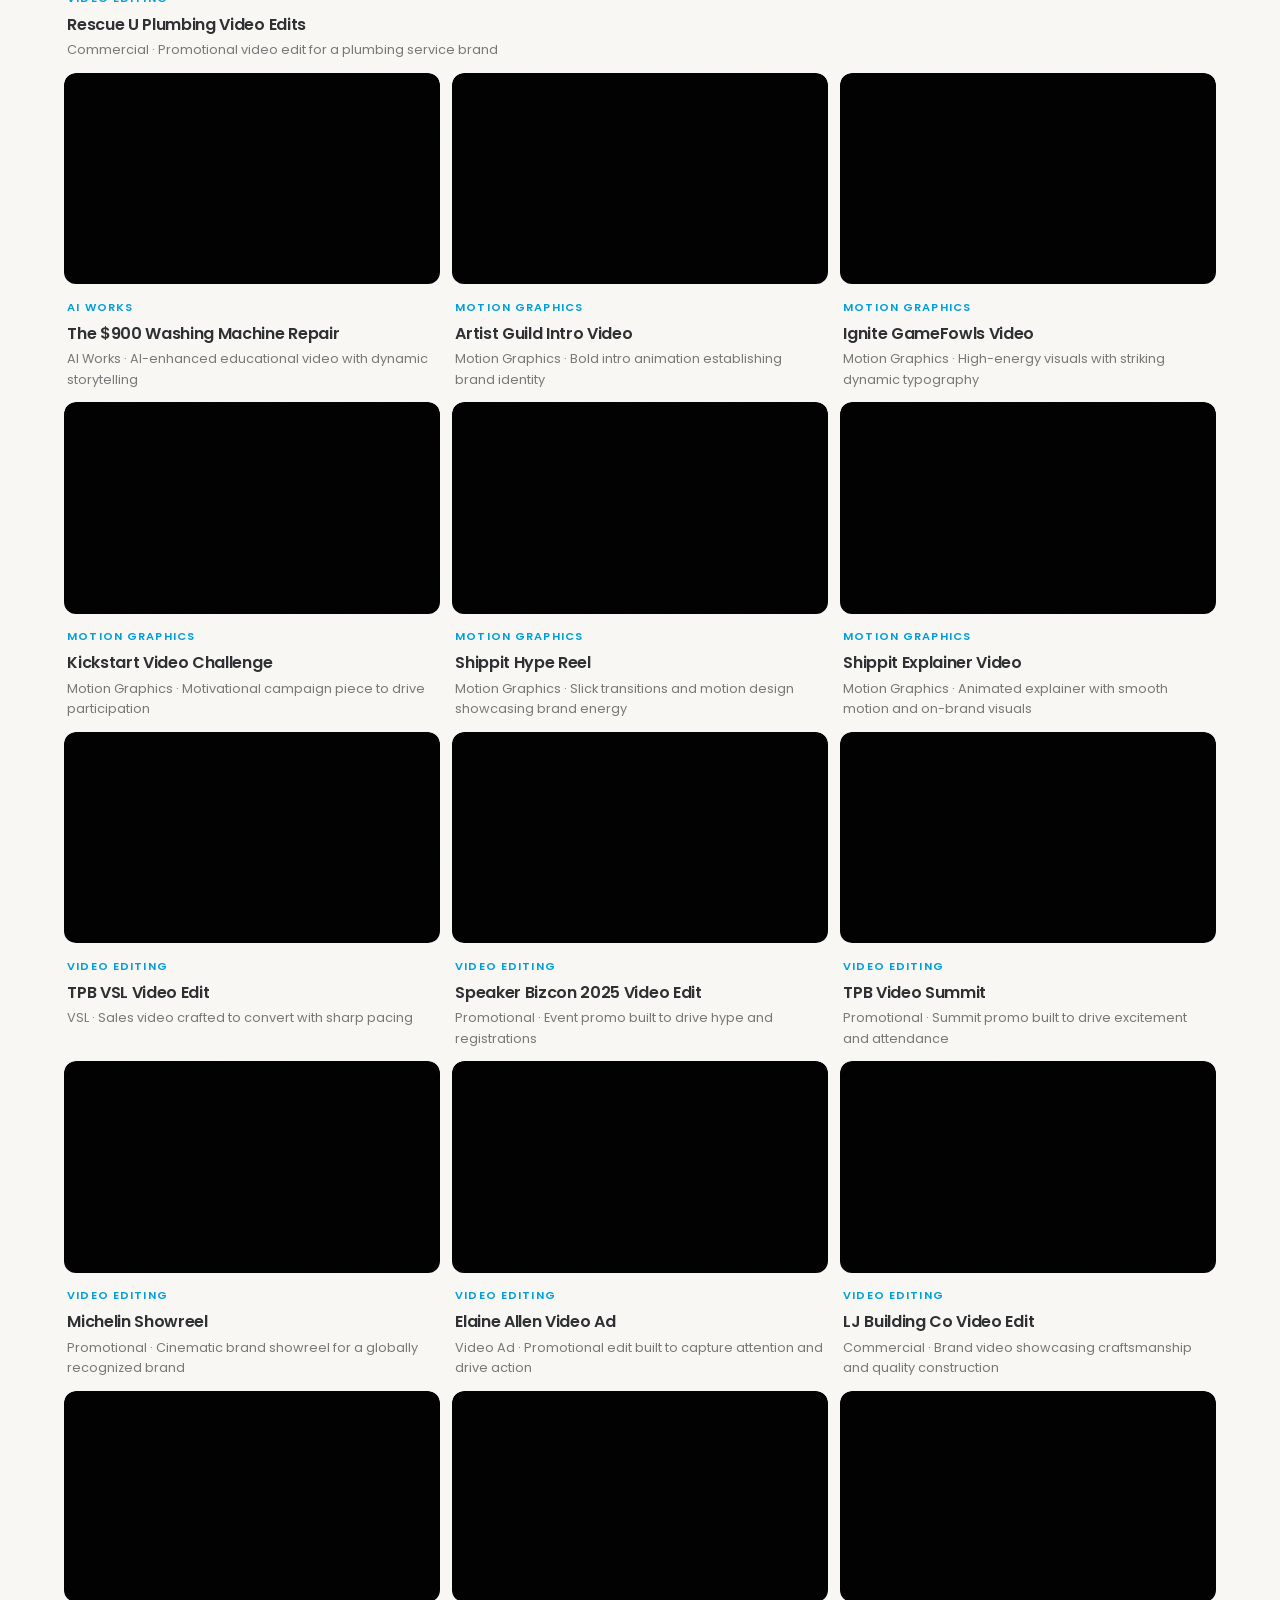
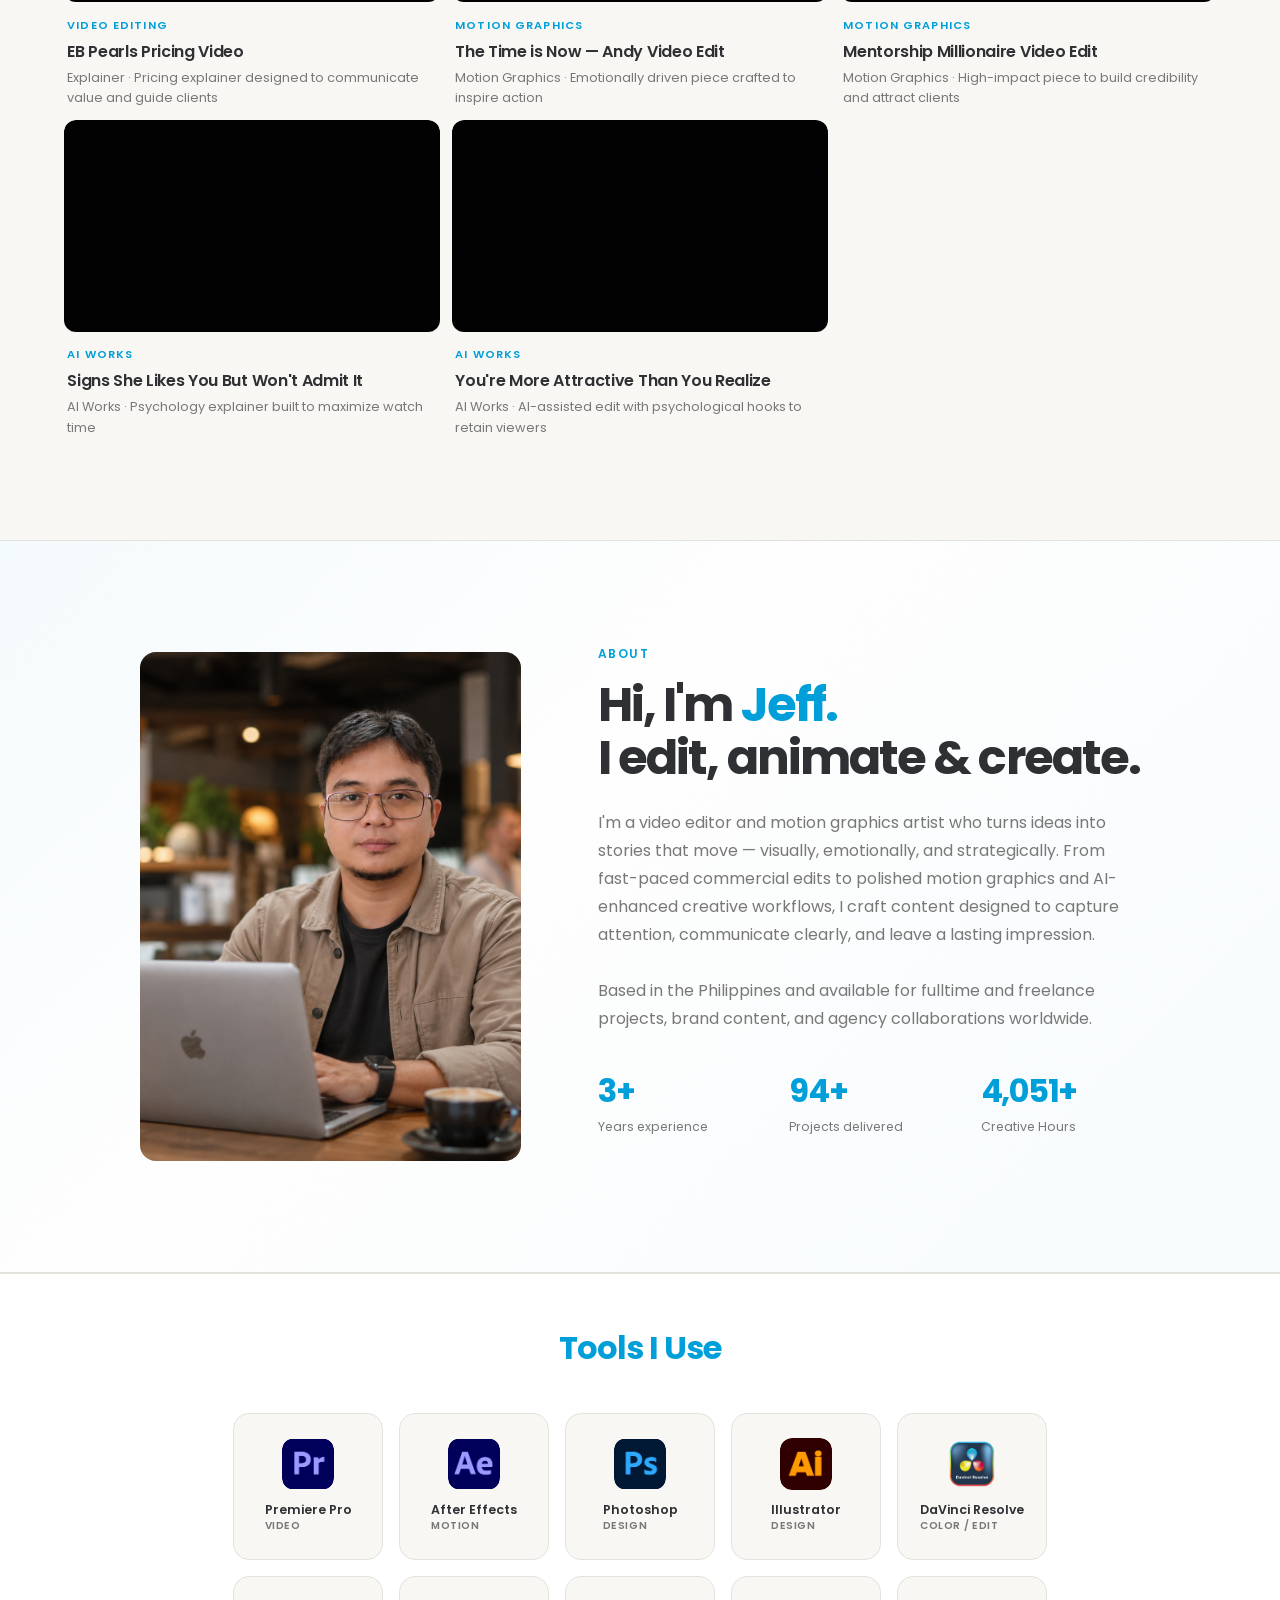
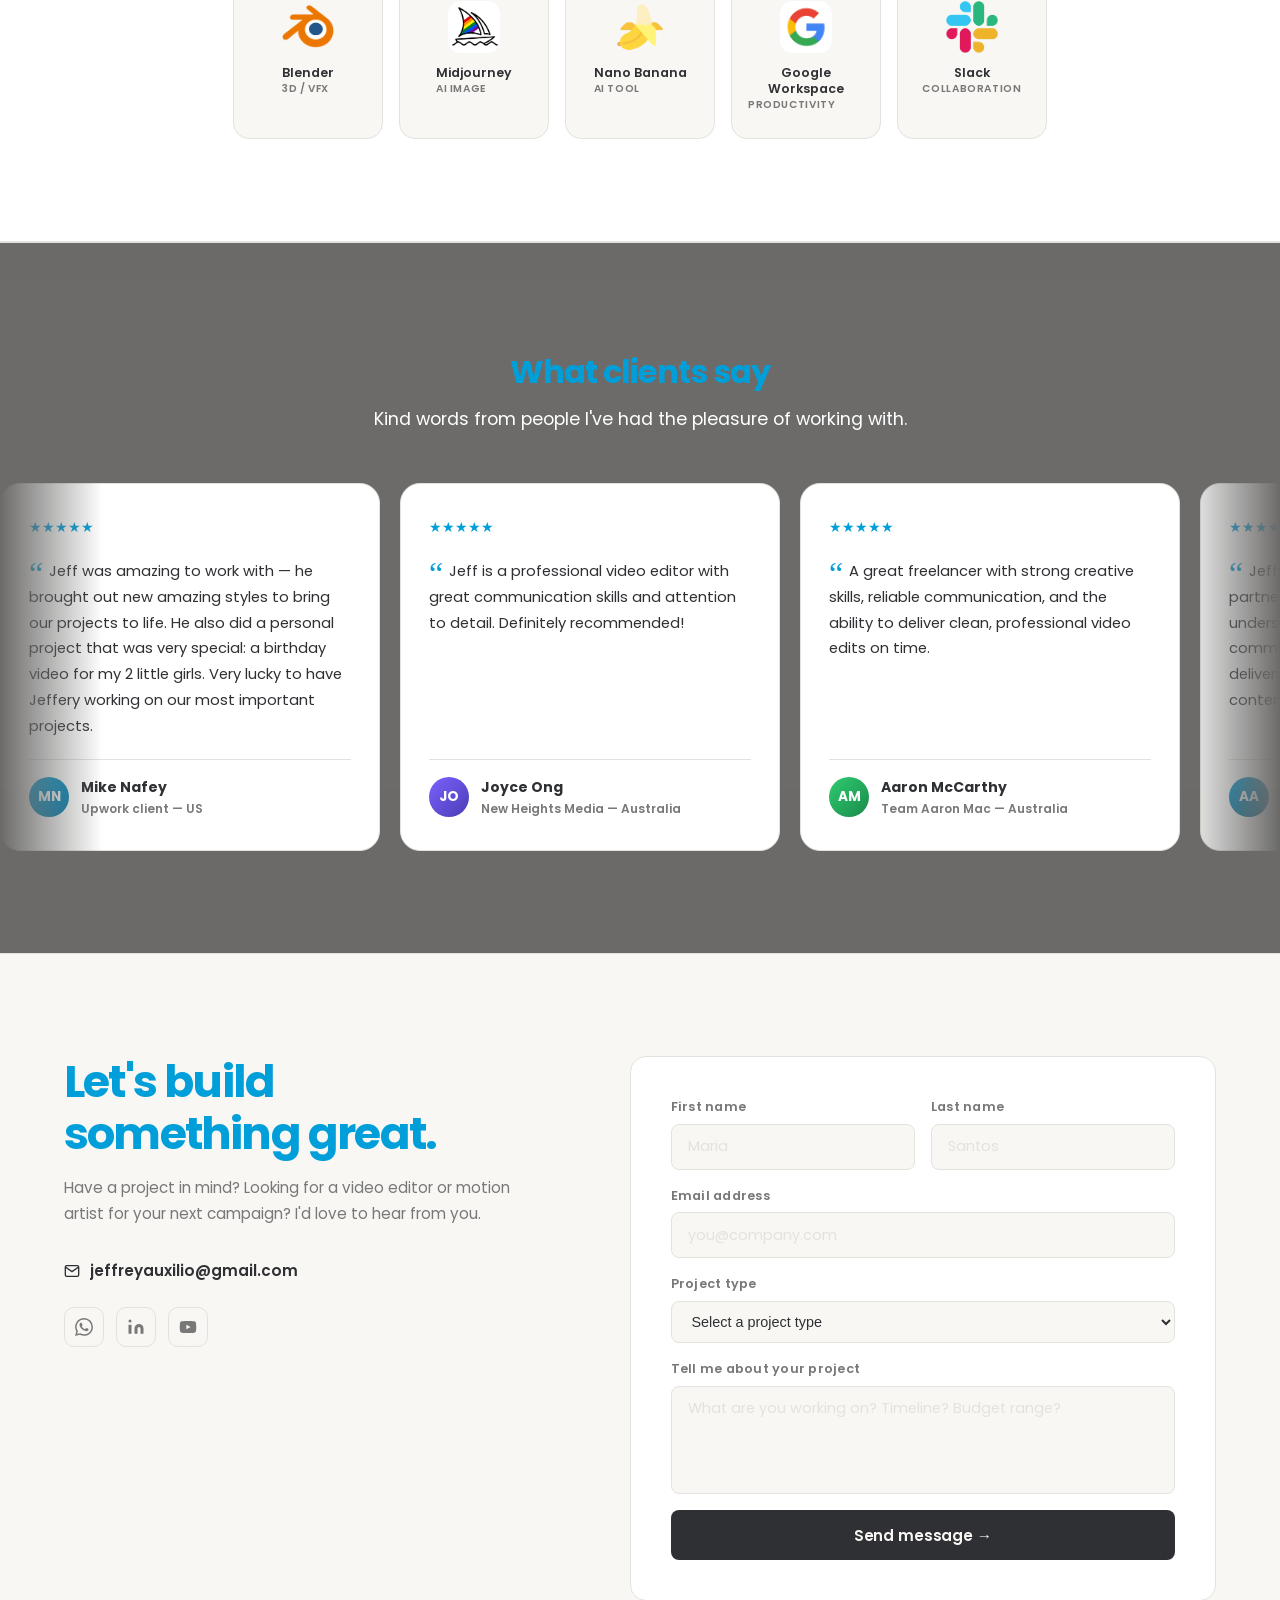
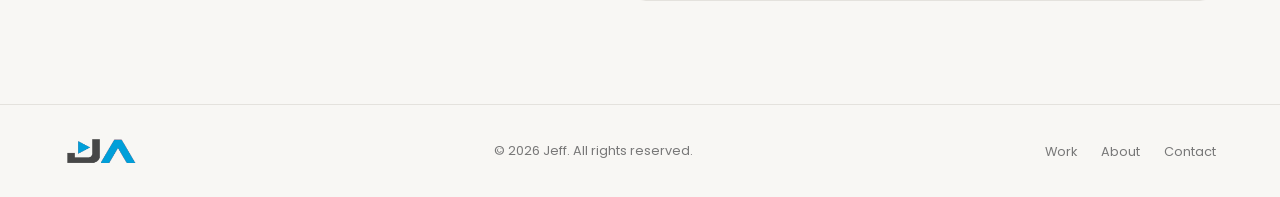
==== commit 0da2cbeb: "Update grid style, meta tags, navigation for mobile" ====
--- a/index.html
+++ b/index.html
@@ -1,2050 +1,1598 @@
-<!DOCTYPE html>
+<!doctype html>
 <html lang="en">
-<head>
-  <meta charset="UTF-8" />
-  <meta name="viewport" content="width=device-width, initial-scale=1.0" />
-  <title>Jeff Auxilio — Video Editing, Motion Graphics & AI Works</title>
-  <meta name="description" content="Portfolio of Jeff — a creative specializing in video editing, motion graphics, and AI-assisted visuals. Available for freelance and agency projects." />
-
-  <!-- Open Graph -->
-  <meta property="og:title" content="Jeff — Motion. Vision. Made." />
-  <meta property="og:description" content="Video editing, motion graphics, and AI works. Available for client and agency projects." />
-  <meta property="og:type" content="website" />
-  <meta property="og:url" content="https://yoursite.com" />
-  <meta property="og:image" content="assets/og-image.jpg" />
-
-  <!-- Fonts -->
-  <link rel="preconnect" href="https://fonts.googleapis.com" />
-  <link rel="preconnect" href="https://fonts.gstatic.com" crossorigin />
-  <link href="https://fonts.googleapis.com/css2?family=Poppins:wght@300;400;600;700&display=swap" rel="stylesheet" />
-
-  <style>
-    /* ─── TOKENS ─────────────────────────────────────────────────── */
-    :root {
-      --bg:          #F8F7F4;
-      --surface:     #FFFFFF;
-      --text:        #2F3033;
-      --text-mid:    #787878;
-      --accent:      #009FD9;
-      --accent-dark: #007AAA;
-      --border:      #E4E2DD;
-      --nav-h:       64px;
-
-      --font-display: 'Poppins', sans-serif;
-      --font-body:    'Poppins', sans-serif;
-
-      --ease: cubic-bezier(0.22, 1, 0.36, 1);
-    }
-
-    /* ─── RESET ──────────────────────────────────────────────────── */
-    *, *::before, *::after { box-sizing: border-box; margin: 0; padding: 0; }
-    html { scroll-behavior: smooth; }
-    body {
-      background: var(--bg);
-      color: var(--text);
-      font-family: var(--font-body);
-      font-size: 16px;
-      line-height: 1.6;
-      -webkit-font-smoothing: antialiased;
-    }
-    a { color: inherit; text-decoration: none; }
-    img { display: block; width: 100%; }
-    button, input, textarea { font-family: inherit; }
-
-    /* ─── NAV ────────────────────────────────────────────────────── */
-    nav {
-      position: fixed;
-      top: 0; left: 0; right: 0;
-      height: var(--nav-h);
-      background: rgba(248, 247, 244, 0.92);
-      backdrop-filter: blur(12px);
-      -webkit-backdrop-filter: blur(12px);
-      border-bottom: 1px solid var(--border);
-      display: flex;
-      align-items: center;
-      justify-content: space-between;
-      padding: 0 clamp(1.5rem, 5vw, 4rem);
-      z-index: 100;
-    }
-    .nav-logo {
-      display: flex;
-      align-items: center;
-    }
-    .nav-logo img {
-      height: 36px;
-      width: auto;
-      display: block;
-    }
-    .nav-links {
-      display: flex;
-      gap: 2rem;
-      list-style: none;
-    }
-    .nav-links a {
-      font-size: 0.875rem;
-      font-weight: 600;
-      color: var(--text-mid);
-      transition: color 0.2s;
-    }
-    .nav-links a:hover { color: var(--text); }
-    .nav-cta {
-      background: var(--text);
-      color: var(--bg) !important;
-      padding: 0.45rem 1.1rem;
-      border-radius: 100px;
-      font-size: 0.85rem !important;
-      font-weight: 600 !important;
-      transition: background 0.25s var(--ease), color 0.25s, transform 0.25s var(--ease), box-shadow 0.25s !important;
-    }
-    .nav-cta:hover {
-      background: var(--accent) !important;
-      color: #fff !important;
-      transform: translateY(-2px);
-      box-shadow: 0 6px 20px rgba(0, 159, 217, 0.35) !important;
-    }
-
-    /* Hamburger (mobile) */
-    .nav-hamburger {
-      display: none;
-      flex-direction: column;
-      gap: 5px;
-      cursor: pointer;
-      background: none;
-      border: none;
-      padding: 4px;
-    }
-    .nav-hamburger span {
-      display: block;
-      width: 22px;
-      height: 2px;
-      background: var(--text);
-      border-radius: 2px;
-      transition: transform 0.3s var(--ease), opacity 0.2s;
-    }
-
-    /* ─── HERO ───────────────────────────────────────────────────── */
-    .hero {
-      padding-top: var(--nav-h);
-      padding-bottom: clamp(2rem, 4vw, 3rem);
-    }
-    .hero-label {
-      display: inline-block;
-      font-size: 0.75rem;
-      font-weight: 600;
-      letter-spacing: 0.12em;
-      text-transform: uppercase;
-      color: var(--accent);
-      padding: clamp(1.5rem, 3vw, 2.5rem) clamp(1.5rem, 5vw, 4rem) 0;
-    }
-    .hero-heading {
-      font-family: var(--font-display);
-      font-size: clamp(2.2rem, 5.5vw, 5.5rem);
-      font-weight: 700;
-      letter-spacing: -0.04em;
-      line-height: 1.0;
-      padding: 0.5rem clamp(1.5rem, 5vw, 4rem) clamp(1rem, 2vw, 1.5rem);
-      max-width: 900px;
-    }
-    .hero-heading em { font-style: normal; color: var(--accent); }
-
-    /* ─── HERO TYPEWRITER ────────────────────────────────────────── */
-    #heroHeading {
-      font-size: clamp(1.5rem, 3.5vw, 3.5rem);
-      min-height: 2.6em;
-    }
-    .hero-phrase {
-      display: none;
-    }
-    #typewriter-line {
-      display: block;
-    }
-    #typewriter-line em {
-      font-style: normal;
-      color: var(--accent);
-    }
-    #typewriter-line::after {
-      content: '';
-      display: inline-block;
-      width: 3px;
-      height: 0.85em;
-      background: var(--accent);
-      margin-left: 4px;
-      vertical-align: middle;
-      border-radius: 2px;
-      animation: blink 0.75s step-end infinite;
-    }
-    @keyframes blink {
-      0%, 100% { opacity: 1; }
-      50%       { opacity: 0; }
-    }
-
-    /* ─── FEATURED REEL ──────────────────────────────────────────── */
-    .hero-reel {
-      padding: 0 clamp(1.5rem, 5vw, 4rem);
-    }
-    .reel-wrapper {
-      position: relative;
-      width: 100%;
-      aspect-ratio: 16 / 9;
-      max-height: 75vh;
-      border-radius: 16px;
-      overflow: hidden;
-      background: #000;
-      cursor: pointer;
-    }
-    .reel-bg-iframe {
-      position: absolute;
-      left: 0;
-      top: 50%;
-      width: 100%;
-      aspect-ratio: 16 / 9;
-      transform: translateY(-50%);
-      pointer-events: none;
-      border: 0;
-      opacity: 0.45;
-    }
-    .reel-bg-overlay {
-      position: absolute;
-      inset: 0;
-      background: rgba(0, 0, 0, 0.65);
-    }
-    .reel-play-overlay {
-      position: absolute;
-      inset: 0;
-      display: flex;
-      flex-direction: column;
-      align-items: center;
-      justify-content: center;
-      gap: 1rem;
-      transition: background 0.3s;
-    }
-    .reel-wrapper:hover .reel-play-overlay { background: rgba(0,159,217,0.06); }
-    .reel-play-btn {
-      width: 90px;
-      height: 90px;
-      border-radius: 50%;
-      background: rgba(255,255,255,0.12);
-      border: 2px solid rgba(255,255,255,0.6);
-      display: flex;
-      align-items: center;
-      justify-content: center;
-      transition: transform 0.3s var(--ease), background 0.25s, border-color 0.25s;
-    }
-    .reel-wrapper:hover .reel-play-btn {
-      transform: scale(1.12);
-      background: var(--accent);
-      border-color: var(--accent);
-    }
-    .reel-play-btn svg { fill: white; margin-left: 5px; }
-    .reel-label {
-      font-size: 0.78rem;
-      font-weight: 600;
-      letter-spacing: 0.12em;
-      text-transform: uppercase;
-      color: rgba(255,255,255,0.7);
-    }
-
-    /* ─── SECTION SCAFFOLDING ────────────────────────────────────── */
-    .section {
-      padding: clamp(4rem, 8vw, 8rem) clamp(1.5rem, 5vw, 4rem);
-    }
-    .section-header {
-      display: flex;
-      align-items: baseline;
-      justify-content: space-between;
-      margin-bottom: 2.5rem;
-      flex-wrap: wrap;
-      gap: 1rem;
-    }
-    .section-title {
-      font-family: var(--font-display);
-      font-size: clamp(1.5rem, 3vw, 2rem);
-      font-weight: 700;
-      letter-spacing: -0.03em;
-      color: var(--accent);
-    }
-    .section-link {
-      font-size: 0.85rem;
-      font-weight: 600;
-      color: var(--accent);
-      display: flex;
-      align-items: center;
-      gap: 0.3rem;
-      transition: gap 0.2s;
-    }
-    .section-link:hover { gap: 0.6rem; }
-
-    /* ─── CATEGORY TABS ──────────────────────────────────────────── */
-    .work-tabs {
-      display: flex;
-      gap: 0.5rem;
-      margin-bottom: 2rem;
-      flex-wrap: wrap;
-    }
-    .tab-btn {
-      padding: 0.5rem 1.1rem;
-      border-radius: 100px;
-      border: 1.5px solid var(--border);
-      background: transparent;
-      font-size: 0.85rem;
-      font-weight: 600;
-      cursor: pointer;
-      color: var(--text-mid);
-      transition: all 0.2s;
-    }
-    .tab-btn:hover {
-      border-color: var(--text);
-      color: var(--text);
-    }
-    .tab-btn.active {
-      background: var(--text);
-      border-color: var(--text);
-      color: var(--bg);
-    }
-
-    /* ─── WORK GRID ──────────────────────────────────────────────── */
-    .work-grid {
-      display: grid;
-      grid-template-columns: repeat(12, 1fr);
-      gap: 0.75rem;
-    }
-
-    .work-card { position: relative; overflow: hidden; border-radius: 12px; cursor: pointer; }
-    .work-card:nth-child(1) { grid-column: span 7; }
-    .work-card:nth-child(2) { grid-column: span 5; }
-    .work-card:nth-child(3) { grid-column: span 4; }
-    .work-card:nth-child(4) { grid-column: span 4; }
-    .work-card:nth-child(5) { grid-column: span 4; }
-    .work-card:nth-child(n+6) { grid-column: span 4; }
-
-    .card-inner {
-      position: relative;
-      width: 100%;
-      aspect-ratio: 16/9;
-      overflow: hidden;
-      border-radius: 12px;
-      cursor: pointer;
-    }
-
-    /* ─── LIGHTBOX ───────────────────────────────────────────────── */
-    .lightbox {
-      position: fixed;
-      inset: 0;
-      z-index: 999;
-      display: flex;
-      align-items: center;
-      justify-content: center;
-      opacity: 0;
-      pointer-events: none;
-      transition: opacity 0.35s var(--ease);
-    }
-    .lightbox.open {
-      opacity: 1;
-      pointer-events: all;
-    }
-    .lightbox-backdrop {
-      position: absolute;
-      inset: 0;
-      background: rgba(15, 15, 15, 0.75);
-      backdrop-filter: blur(18px);
-      -webkit-backdrop-filter: blur(18px);
-    }
-    .lightbox-card {
-      position: relative;
-      z-index: 1;
-      background: var(--surface);
-      border-radius: 20px;
-      overflow: hidden;
-      width: min(860px, 90vw);
-      box-shadow: 0 40px 100px rgba(0,0,0,0.5);
-      transform: scale(0.92);
-      transition: transform 0.35s var(--ease);
-    }
-    .lightbox.open .lightbox-card {
-      transform: scale(1);
-    }
-    .lightbox-thumb {
-      width: 100%;
-      aspect-ratio: 16/9;
-    }
-    .lightbox-meta {
-      padding: 1.25rem 1.5rem 1.5rem;
-    }
-    .lightbox-category {
-      font-size: 0.7rem;
-      font-weight: 600;
-      letter-spacing: 0.1em;
-      text-transform: uppercase;
-      color: var(--accent);
-      margin-bottom: 0.3rem;
-    }
-    .lightbox-title {
-      font-size: 1.2rem;
-      font-weight: 700;
-      letter-spacing: -0.02em;
-    }
-    .lightbox-desc {
-      font-size: 0.85rem;
-      color: var(--text-mid);
-      margin-top: 0.25rem;
-    }
-    .lightbox-close {
-      position: absolute;
-      top: 1rem;
-      right: 1rem;
-      z-index: 2;
-      width: 36px;
-      height: 36px;
-      border-radius: 50%;
-      background: rgba(255,255,255,0.15);
-      border: none;
-      cursor: pointer;
-      display: flex;
-      align-items: center;
-      justify-content: center;
-      transition: background 0.2s;
-    }
-    .lightbox-close:hover { background: rgba(255,255,255,0.3); }
-    .lightbox-close svg { fill: white; width: 18px; height: 18px; }
-
-    /* Placeholder thumbnail gradients */
-    .card-thumb {
-      position: absolute;
-      inset: 0;
-      transition: transform 0.5s var(--ease);
-    }
-    .work-card:hover .card-thumb { transform: scale(1.04); }
-
-    .thumb-video-1 { background: linear-gradient(145deg, #0f0f0f, #2a2a2a, #1a1a1a); }
-    .thumb-video-2 { background: linear-gradient(160deg, #1c1c1c, #333, #111); }
-    .thumb-video-3 { background: linear-gradient(130deg, #2F3033, #252525, #0d0d0d); }
-
-    .thumb-motion-1 { background: linear-gradient(145deg, #0d1b2a, #1b3a5c, #0a1628); }
-    .thumb-motion-2 { background: linear-gradient(160deg, #1a0a2e, #3d1466, #12071e); }
-    .thumb-motion-3 { background: linear-gradient(130deg, #0a2010, #1a4020, #061408); }
-
-    .thumb-ai-1 { background: linear-gradient(145deg, #1a0a00, #3d1a00, #2a1200); }
-    .thumb-ai-2 { background: linear-gradient(160deg, #0d0020, #250040, #160030); }
-    .thumb-ai-3 { background: linear-gradient(130deg, #001a1a, #004040, #000d0d); }
-
-    .card-thumb::after {
-      content: '';
-      position: absolute;
-      inset: 0;
-      background-image: url("data:image/svg+xml,%3Csvg viewBox='0 0 200 200' xmlns='http://www.w3.org/2000/svg'%3E%3Cfilter id='n'%3E%3CfeTurbulence type='fractalNoise' baseFrequency='0.9' numOctaves='4'/%3E%3C/filter%3E%3Crect width='100%25' height='100%25' filter='url(%23n)' opacity='0.06'/%3E%3C/svg%3E");
-      opacity: 0.3;
-      pointer-events: none;
-    }
-
-    .card-thumb-icon {
-      position: absolute;
-      inset: 0;
-      display: flex;
-      align-items: center;
-      justify-content: center;
-      opacity: 0.15;
-    }
-    .card-thumb-icon svg { width: 48px; height: 48px; fill: white; }
-
-    .card-overlay {
-      position: absolute;
-      inset: 0;
-      background: rgba(20, 20, 20, 0.55);
-      opacity: 0;
-      transition: opacity 0.3s;
-      display: flex;
-      align-items: center;
-      justify-content: center;
-    }
-    .work-card:hover .card-overlay { opacity: 1; }
-    .overlay-play {
-      width: 52px;
-      height: 52px;
-      border-radius: 50%;
-      border: 1.5px solid rgba(255,255,255,0.6);
-      display: flex;
-      align-items: center;
-      justify-content: center;
-      transform: scale(0.8);
-      transition: transform 0.3s var(--ease);
-    }
-    .work-card:hover .overlay-play { transform: scale(1); }
-    .overlay-play svg { fill: white; margin-left: 3px; }
-
-    .card-meta {
-      padding: 0.9rem 0.2rem 0;
-    }
-    .card-category {
-      font-size: 0.7rem;
-      font-weight: 600;
-      letter-spacing: 0.1em;
-      text-transform: uppercase;
-      color: var(--accent);
-      margin-bottom: 0.25rem;
-    }
-    .card-title {
-      font-family: var(--font-display);
-      font-size: 1rem;
-      font-weight: 600;
-      letter-spacing: -0.02em;
-    }
-    .card-desc {
-      font-size: 0.8rem;
-      color: var(--text-mid);
-      margin-top: 0.2rem;
-    }
-
-    .work-card.hidden { display: none; }
-
-    /* ─── ABOUT ──────────────────────────────────────────────────── */
-    #about {
-      border-top: 1px solid var(--border);
-      border-bottom: 1px solid var(--border);
-      position: relative;
-      background: var(--surface);
-    }
-    #about::before {
-      content: '';
-      position: absolute;
-      inset: 0;
-      background:
-        url("data:image/svg+xml,%3Csvg viewBox='0 0 200 200' xmlns='http://www.w3.org/2000/svg'%3E%3Cfilter id='n'%3E%3CfeTurbulence type='fractalNoise' baseFrequency='0.75' numOctaves='4' stitchTiles='stitch'/%3E%3C/filter%3E%3Crect width='100%25' height='100%25' filter='url(%23n)' opacity='1'/%3E%3C/svg%3E");
-      background-size: 200px 200px;
-      opacity: 0.03;
-      pointer-events: none;
-      z-index: 0;
-    }
-    #about::after {
-      content: '';
-      position: absolute;
-      inset: 0;
-      background: linear-gradient(135deg,
-        rgba(0, 159, 217, 0.04) 0%,
-        rgba(248, 247, 244, 0) 40%,
-        rgba(0, 159, 217, 0.03) 100%);
-      pointer-events: none;
-      z-index: 0;
-    }
-    #about .about-grid {
-      position: relative;
-      z-index: 1;
-    }
-    .about-grid {
-      display: grid;
-      grid-template-columns: minmax(260px, 400px) 1fr;
-      gap: clamp(2rem, 6vw, 6rem);
-      align-items: center;
-      max-width: 1000px;
-      margin-left: auto;
-      margin-right: auto;
-    }
-    .about-photo {
-      aspect-ratio: 3/4;
-      border-radius: 16px;
-      overflow: hidden;
-      background: #e0ddd8;
-    }
-    .about-photo img {
-      width: 100%;
-      height: 100%;
-      object-fit: cover;
-      object-position: center top;
-      display: block;
-    }
-    .about-eyebrow {
-      font-size: 0.75rem;
-      font-weight: 600;
-      letter-spacing: 0.12em;
-      text-transform: uppercase;
-      color: var(--accent);
-      margin-bottom: 1rem;
-    }
-    .about-name {
-      font-family: var(--font-display);
-      font-size: clamp(2rem, 4vw, 3rem);
-      font-weight: 700;
-      letter-spacing: -0.04em;
-      line-height: 1.1;
-      margin-bottom: 1.5rem;
-    }
-    .about-name em {
-      font-style: normal;
-      color: var(--accent);
-    }
-    .about-bio {
-      color: var(--text-mid);
-      font-size: 1rem;
-      line-height: 1.75;
-      margin-bottom: 2rem;
-    }
-    .about-stats {
-      display: flex;
-      gap: 2rem;
-      margin-bottom: 2rem;
-      flex-wrap: nowrap;
-    }
-    .stat-item {
-      flex: 1;
-      min-width: 0;
-    }
-    .stat-num {
-      font-family: var(--font-display);
-      font-size: 2rem;
-      font-weight: 700;
-      letter-spacing: -0.04em;
-      color: var(--accent);
-      display: block;
-    }
-    .stat-label {
-      font-size: 0.78rem;
-      color: var(--text-mid);
-      margin-top: 0.1rem;
-    }
-    @keyframes countUp {
-      from { opacity: 0; transform: translateY(10px); }
-      to   { opacity: 1; transform: none; }
-    }
-    .stat-num { animation: countUp 0.6s var(--ease) both; }
-    .stat-item:nth-child(1) .stat-num { animation-delay: 0.1s; }
-    .stat-item:nth-child(2) .stat-num { animation-delay: 0.25s; }
-    .stat-item:nth-child(3) .stat-num { animation-delay: 0.4s; }
-
-    /* ─── TOOLS ──────────────────────────────────────────────────── */
-    #tools {
-      background: var(--surface);
-      border-top: 1px solid var(--border);
-      border-bottom: 1px solid var(--border);
-      padding-top: 3rem;
-    }
-    #tools .section-header {
-      justify-content: center;
-      text-align: center;
-    }
-    .tools-grid {
-      display: grid;
-      grid-template-columns: repeat(5, minmax(120px, 150px));
-      gap: 1rem;
-      justify-content: center;
-    }
-    @media (max-width: 860px) {
-      .tools-grid { grid-template-columns: repeat(4, minmax(110px, 140px)); }
-    }
-    @media (max-width: 600px) {
-      .tools-grid { grid-template-columns: repeat(3, 1fr); }
-    }
-    .tool-card {
-      display: flex;
-      flex-direction: column;
-      align-items: center;
-      gap: 0.75rem;
-      padding: 1.5rem 1rem;
-      border: 1.5px solid var(--border);
-      border-radius: 16px;
-      background: var(--bg);
-      transition: border-color 0.25s, transform 0.25s var(--ease), box-shadow 0.25s;
-      cursor: default;
-    }
-    .tool-card:hover {
-      border-color: var(--accent);
-      transform: translateY(-4px);
-      box-shadow: 0 12px 32px rgba(0,159,217,0.10);
-    }
-    .tool-icon {
-      width: 52px;
-      height: 52px;
-      border-radius: 12px;
-      display: flex;
-      align-items: center;
-      justify-content: center;
-      flex-shrink: 0;
-    }
-    .tool-icon-img {
-      background: transparent;
-      border-radius: 12px;
-      overflow: hidden;
-    }
-    .tool-icon-img img {
-      width: 52px;
-      height: 52px;
-      object-fit: contain;
-      border-radius: 12px;
-    }
-    .tool-name {
-      font-size: 0.78rem;
-      font-weight: 600;
-      color: var(--text);
-      text-align: center;
-      line-height: 1.3;
-    }
-    .tool-category {
-      font-size: 0.65rem;
-      font-weight: 600;
-      color: var(--text-mid);
-      letter-spacing: 0.06em;
-      text-transform: uppercase;
-    }
-
-    /* ─── TESTIMONIALS ───────────────────────────────────────────── */
-    #testimonials {
-      border-top: 1px solid var(--border);
-      padding-left: 0;
-      padding-right: 0;
-      position: relative;
-      background: url('parallax-bg-6-testimonials_NEW.png') center/cover no-repeat fixed;
-    }
-    #testimonials::before {
-      content: '';
-      position: absolute;
-      inset: 0;
-      background: rgba(14, 14, 14, 0.6);
-      pointer-events: none;
-    }
-    #testimonials .testi-intro,
-    #testimonials .testi-marquee {
-      position: relative;
-      z-index: 1;
-    }
-    .testi-intro {
-      max-width: 600px;
-      margin: 0 auto 3rem;
-      padding: 0 clamp(1.5rem, 5vw, 4rem);
-      text-align: center;
-    }
-    .testi-intro .section-title { margin-bottom: 0.5rem; }
-    .testi-intro p {
-      font-size: 1.1rem;
-      color: #ffffff;
-      line-height: 1.7;
-      white-space: nowrap;
-    }
-
-    .testi-marquee {
-      overflow: hidden;
-      width: 100%;
-      -webkit-mask-image: linear-gradient(90deg, transparent 0%, black 8%, black 92%, transparent 100%);
-      mask-image: linear-gradient(90deg, transparent 0%, black 8%, black 92%, transparent 100%);
-    }
-    .testi-track {
-      display: flex;
-      gap: 1.25rem;
-      width: max-content;
-      animation: marqueeScroll 55s linear infinite;
-      will-change: transform;
-    }
-    .testi-marquee:hover .testi-track {
-      animation-play-state: paused;
-    }
-    @keyframes marqueeScroll {
-      from { transform: translateX(0); }
-      to   { transform: translateX(-50%); }
-    }
-
-    .testi-card {
-      background: var(--surface);
-      border: 1.5px solid var(--border);
-      border-radius: 20px;
-      padding: 2rem 1.75rem;
-      display: flex;
-      flex-direction: column;
-      gap: 1.25rem;
-      width: 380px;
-      flex-shrink: 0;
-      transition: border-color 0.25s, box-shadow 0.25s, transform 0.25s var(--ease);
-    }
-    .testi-card:hover {
-      border-color: var(--accent);
-      box-shadow: 0 12px 36px rgba(0,159,217,0.10);
-      transform: translateY(-4px);
-    }
-    .testi-card.featured {
-      background: var(--surface);
-      border-color: var(--border);
-      color: var(--text);
-    }
-    .testi-card.featured .testi-quote { color: var(--text); }
-    .testi-card.featured .testi-author-name { color: var(--text); }
-    .testi-card.featured .testi-author-role { color: var(--text-mid); }
-    .testi-card.featured .testi-stars { color: var(--accent); }
-    .testi-card.featured .testi-author { border-top-color: var(--border); }
-    .testi-stars {
-      display: flex;
-      gap: 3px;
-      color: var(--accent);
-      font-size: 0.9rem;
-    }
-    .testi-quote {
-      font-size: 0.92rem;
-      line-height: 1.75;
-      color: var(--text);
-      flex: 1;
-    }
-    .testi-quote::before {
-      content: '\201C';
-      font-size: 2rem;
-      line-height: 0;
-      vertical-align: -0.5rem;
-      margin-right: 2px;
-      color: var(--accent);
-      font-family: Georgia, serif;
-    }
-    .testi-author {
-      display: flex;
-      align-items: center;
-      gap: 0.75rem;
-      padding-top: 1rem;
-      border-top: 1px solid var(--border);
-    }
-    .testi-avatar {
-      width: 40px;
-      height: 40px;
-      border-radius: 50%;
-      background: linear-gradient(135deg, var(--accent), #007AAA);
-      display: flex;
-      align-items: center;
-      justify-content: center;
-      font-family: var(--font-display);
-      font-weight: 700;
-      font-size: 0.85rem;
-      color: white;
-      flex-shrink: 0;
-    }
-    .testi-author-name {
-      font-family: var(--font-display);
-      font-size: 0.875rem;
-      font-weight: 700;
-      color: var(--text);
-    }
-    .testi-author-role {
-      font-size: 0.75rem;
-      font-weight: 600;
-      color: var(--text-mid);
-    }
-
-    /* ─── CONTACT ────────────────────────────────────────────────── */
-    #contact {
-      border-top: 1px solid var(--border);
-    }
-    .contact-grid {
-      display: grid;
-      grid-template-columns: 1fr 1.2fr;
-      gap: clamp(2rem, 6vw, 6rem);
-      align-items: start;
-    }
-    .contact-heading {
-      font-family: var(--font-display);
-      font-size: clamp(1.8rem, 3.5vw, 2.8rem);
-      font-weight: 700;
-      letter-spacing: -0.04em;
-      color: var(--accent);
-      line-height: 1.15;
-      margin-bottom: 1rem;
-    }
-    .contact-sub {
-      color: var(--text-mid);
-      font-size: 0.95rem;
-      line-height: 1.7;
-      margin-bottom: 2rem;
-    }
-    .contact-email {
-      display: flex;
-      align-items: center;
-      gap: 0.6rem;
-      font-weight: 600;
-      font-size: 0.95rem;
-      margin-bottom: 1.5rem;
-      transition: color 0.2s;
-    }
-    .contact-email:hover { color: var(--accent); }
-    .contact-email svg { flex-shrink: 0; }
-    .social-links {
-      display: flex;
-      gap: 0.75rem;
-    }
-    .social-link {
-      width: 40px;
-      height: 40px;
-      border-radius: 10px;
-      border: 1.5px solid var(--border);
-      display: flex;
-      align-items: center;
-      justify-content: center;
-      transition: border-color 0.2s, background 0.2s;
-    }
-    .social-link:hover {
-      border-color: var(--accent);
-      background: var(--accent);
-    }
-    .social-link:hover svg { fill: white; }
-    .social-link svg { fill: var(--text-mid); transition: fill 0.2s; }
-
-    .contact-form {
-      background: var(--surface);
-      border: 1px solid var(--border);
-      border-radius: 16px;
-      padding: clamp(1.5rem, 4vw, 2.5rem);
-    }
-    .form-row {
-      display: grid;
-      grid-template-columns: 1fr 1fr;
-      gap: 1rem;
-    }
-    .form-group {
-      display: flex;
-      flex-direction: column;
-      gap: 0.4rem;
-      margin-bottom: 1rem;
-    }
-    .form-group label {
-      font-size: 0.8rem;
-      font-weight: 600;
-      color: var(--text-mid);
-      letter-spacing: 0.02em;
-    }
-    .form-group input,
-    .form-group select,
-    .form-group textarea {
-      width: 100%;
-      padding: 0.7rem 1rem;
-      border: 1.5px solid var(--border);
-      border-radius: 8px;
-      background: var(--bg);
-      font-size: 0.9rem;
-      color: var(--text);
-      transition: border-color 0.2s;
-      outline: none;
-      resize: none;
-    }
-    .form-group input:focus,
-    .form-group select:focus,
-    .form-group textarea:focus {
-      border-color: var(--accent);
-      background: var(--surface);
-    }
-    .form-group input::placeholder,
-    .form-group textarea::placeholder { color: var(--border); }
-    .form-submit {
-      width: 100%;
-      padding: 0.85rem;
-      background: var(--text);
-      color: var(--bg);
-      border: none;
-      border-radius: 8px;
-      font-family: var(--font-display);
-      font-size: 0.95rem;
-      font-weight: 600;
-      cursor: pointer;
-      transition: background 0.3s var(--ease), transform 0.25s var(--ease), box-shadow 0.3s;
-      letter-spacing: -0.01em;
-      position: relative;
-      overflow: hidden;
-    }
-    .form-submit::after {
-      content: '';
-      position: absolute;
-      inset: 0;
-      background: linear-gradient(90deg, transparent 0%, rgba(255,255,255,0.12) 50%, transparent 100%);
-      transform: translateX(-100%);
-      transition: transform 0.5s var(--ease);
-    }
-    .form-submit:hover {
-      background: var(--accent);
-      transform: translateY(-2px);
-      box-shadow: 0 8px 24px rgba(0, 159, 217, 0.4);
-    }
-    .form-submit:hover::after { transform: translateX(100%); }
-    .form-submit:active { transform: translateY(0); box-shadow: none; }
-
-    /* ─── FOOTER ─────────────────────────────────────────────────── */
-    footer {
-      border-top: 1px solid var(--border);
-      padding: 2rem clamp(1.5rem, 5vw, 4rem);
-      display: flex;
-      align-items: center;
-      justify-content: space-between;
-      flex-wrap: wrap;
-      gap: 1rem;
-    }
-    .footer-logo img {
-      height: 28px;
-      width: auto;
-      display: block;
-    }
-    .footer-copy {
-      font-size: 0.8rem;
-      color: var(--text-mid);
-    }
-    .footer-nav {
-      display: flex;
-      gap: 1.5rem;
-      list-style: none;
-    }
-    .footer-nav a {
-      font-size: 0.8rem;
-      color: var(--text-mid);
-      transition: color 0.2s;
-    }
-    .footer-nav a:hover { color: var(--text); }
-
-    /* ─── SCROLL REVEAL ──────────────────────────────────────────── */
-    .reveal {
-      opacity: 1;
-      transform: none;
-    }
-
-    /* ─── MOBILE ─────────────────────────────────────────────────── */
-    @media (max-width: 768px) {
-      .nav-links { display: none; }
-      .nav-hamburger { display: flex; }
-
-      .nav-links.open {
-        display: flex;
-        flex-direction: column;
-        position: fixed;
-        top: var(--nav-h);
-        left: 0; right: 0;
-        background: var(--bg);
-        border-bottom: 1px solid var(--border);
-        padding: 1.5rem clamp(1.5rem, 5vw, 4rem);
-        gap: 1.25rem;
-      }
-      .nav-cta {
-        display: inline-block;
-        width: fit-content;
-      }
-
-      .hero-heading { font-size: clamp(2rem, 10vw, 3.5rem); }
-
-      .work-card:nth-child(1),
-      .work-card:nth-child(2),
-      .work-card:nth-child(3),
-      .work-card:nth-child(4),
-      .work-card:nth-child(5) { grid-column: span 12; }
-
-      .about-grid { grid-template-columns: 1fr; }
-      .about-photo { aspect-ratio: 3/2; }
-
-      .contact-grid { grid-template-columns: 1fr; }
-      .form-row { grid-template-columns: 1fr; }
-
-      footer { flex-direction: column; align-items: flex-start; gap: 0.75rem; }
-      .footer-nav { flex-wrap: wrap; }
-
-      .reel-wrapper { aspect-ratio: 16/9; }
-    }
-
-    @media (max-width: 480px) {
-      .work-grid { gap: 0.75rem; }
-    }
-
-    /* ─── VIDEO MODAL ────────────────────────────────────────────── */
-    .video-modal {
-      position: fixed;
-      inset: 0;
-      z-index: 1000;
-      display: flex;
-      align-items: center;
-      justify-content: center;
-      opacity: 0;
-      pointer-events: none;
-      transition: opacity 0.35s var(--ease);
-    }
-    .video-modal.open {
-      opacity: 1;
-      pointer-events: all;
-    }
-    .video-modal-backdrop {
-      position: absolute;
-      inset: 0;
-      background: rgba(10, 10, 10, 0.85);
-      backdrop-filter: blur(20px);
-      -webkit-backdrop-filter: blur(20px);
-    }
-    .video-modal-container {
-      position: relative;
-      z-index: 1;
-      width: min(1200px, 92vw);
-      transform: scale(0.93);
-      transition: transform 0.35s var(--ease);
-    }
-    .video-modal.open .video-modal-container {
-      transform: scale(1);
-    }
-    .video-modal-frame {
-      position: relative;
-      width: 100%;
-      aspect-ratio: 16 / 9;
-      border-radius: 16px;
-      overflow: hidden;
-      box-shadow: 0 32px 80px rgba(0,0,0,0.6);
-    }
-    .video-modal-frame iframe {
-      position: absolute;
-      inset: 0;
-      width: 100%;
-      height: 100%;
-      border: 0;
-    }
-    .video-modal-close {
-      position: absolute;
-      top: -48px;
-      right: 0;
-      width: 36px;
-      height: 36px;
-      border-radius: 50%;
-      background: rgba(255,255,255,0.15);
-      border: 1px solid rgba(255,255,255,0.2);
-      cursor: pointer;
-      display: flex;
-      align-items: center;
-      justify-content: center;
-      transition: background 0.2s;
-    }
-    .video-modal-close:hover { background: rgba(255,255,255,0.3); }
-  </style>
-</head>
-<body>
-
-  <!-- ─── NAV ──────────────────────────────────────────── -->
-  <nav>
-    <a href="#" class="nav-logo">
-      <img src="logo.png" alt="Jeff Auxilio" />
-    </a>
-    <ul class="nav-links" id="navLinks">
-      <li><a href="#work">Work</a></li>
-      <li><a href="#about">About</a></li>
-      <li><a href="#tools">Tools</a></li>
-      <li><a href="#contact" class="nav-cta">Let's work</a></li>
-    </ul>
-    <button class="nav-hamburger" id="hamburger" aria-label="Toggle menu">
-      <span></span><span></span><span></span>
-    </button>
-  </nav>
-
-  <!-- ─── HERO ─────────────────────────────────────────── -->
-  <section class="hero">
-    <span class="hero-label reveal">Motion. Vision. Made.</span>
-    <h1 class="hero-heading reveal" id="heroHeading">
-      <span id="typewriter-line"></span>
-    </h1>
-    <div class="hero-reel">
-      <div class="reel-wrapper" id="reelBtn" role="button" tabindex="0" aria-label="Play Showreel">
-        <iframe class="reel-bg-iframe"
-          src="https://www.youtube.com/embed/2azRgslvF5Q?autoplay=1&mute=1&loop=1&playlist=2azRgslvF5Q&controls=0&showinfo=0&rel=0&disablekb=1&modestbranding=1&playsinline=1"
-          allow="autoplay; encrypted-media" allowfullscreen></iframe>
-        <div class="reel-bg-overlay"></div>
-        <div class="reel-play-overlay">
-          <div class="reel-play-btn">
-            <svg width="28" height="28" viewBox="0 0 24 24"><path d="M8 5v14l11-7z"/></svg>
-          </div>
-          <span class="reel-label">Play Showreel</span>
+  <head>
+    <meta charset="UTF-8" />
+    <meta name="viewport" content="width=device-width, initial-scale=1.0" />
+    <title>
+      Jeff Auxilio | Video Editor, Motion Graphics Designer & AI Creative
+    </title>
+    <meta name="author" content="Jeff Auxilio" />
+
+    <!-- Open Graph -->
+    <meta
+      property="og:title"
+      content="Jeff Auxilio | Video Editor, Motion Graphics Designer & AI Creative"
+    />
+
+    <meta
+      property="og:description"
+      content="Portfolio showcasing video editing, motion graphics, brand animations, and AI-assisted creative work. Available for freelance and agency projects."
+    />
+
+    <meta property="og:type" content="website" />
+    <meta property="og:url" content="https://jeffauxcreative.com/" />
+    <meta
+      property="og:image"
+      content="https://jeffauxcreative.com/about-photo.png"
+    />
+    <meta property="og:site_name" content="Jeff Auxilio Portfolio" />
+
+    <!-- Twitter/X -->
+    <meta name="twitter:card" content="summary_large_image" />
+    <meta
+      name="twitter:title"
+      content="Jeff Auxilio | Video Editor, Motion Graphics Designer & AI Creative"
+    />
+    <meta
+      name="twitter:description"
+      content="Portfolio of video editing, motion graphics, and AI-assisted creative work."
+    />
+    <meta
+      name="twitter:image"
+      content="https://jeffauxcreative.com/about-photo.png"
+    />
+
+    <!-- Fonts -->
+    <link rel="preconnect" href="https://fonts.googleapis.com" />
+    <link rel="preconnect" href="https://fonts.gstatic.com" crossorigin />
+    <link
+      href="https://fonts.googleapis.com/css2?family=Poppins:wght@300;400;600;700&display=swap"
+      rel="stylesheet"
+    />
+
+    <link rel="stylesheet" href="style.css" />
+  </head>
+  <body>
+    <!-- ─── NAV ──────────────────────────────────────────── -->
+    <nav>
+      <a href="#" class="nav-logo">
+        <img src="logo.png" alt="Jeff Auxilio" />
+      </a>
+      <ul class="nav-links" id="navLinks">
+        <li><a href="#work">Work</a></li>
+        <li><a href="#about">About</a></li>
+        <li><a href="#tools">Tools</a></li>
+        <li><a href="#contact" class="nav-cta">Let's work</a></li>
+      </ul>
+      <button class="nav-hamburger" id="hamburger" aria-label="Toggle menu">
+        <span></span><span></span><span></span>
+      </button>
+    </nav>
+    <div class="nav-overlay" id="navOverlay"></div>
+
+    <!-- ─── HERO ─────────────────────────────────────────── -->
+    <section class="hero">
+      <span class="hero-label reveal">Motion. Vision. Made.</span>
+      <h1 class="hero-heading reveal" id="heroHeading">
+        <span id="typewriter-line"></span>
+      </h1>
+      <div class="hero-reel">
+        <div
+          class="reel-wrapper"
+          id="reelBtn"
+          role="button"
+          tabindex="0"
+          aria-label="Play Showreel"
+        >
+          <iframe
+            class="reel-bg-iframe"
+            src="https://www.youtube.com/embed/2azRgslvF5Q?autoplay=1&mute=1&loop=1&playlist=2azRgslvF5Q&controls=0&showinfo=0&rel=0&disablekb=1&modestbranding=1&playsinline=1"
+            allow="autoplay; encrypted-media"
+            allowfullscreen
+          ></iframe>
+          <div class="reel-bg-overlay"></div>
+          <div class="reel-play-overlay">
+            <div class="reel-play-btn">
+              <svg width="28" height="28" viewBox="0 0 24 24">
+                <path d="M8 5v14l11-7z" />
+              </svg>
+            </div>
+            <span class="reel-label">Play Showreel</span>
+          </div>
+        </div>
+      </div>
+    </section>
+
+    <!-- ─── WORK ──────────────────────────────────────────── -->
+    <section class="section" id="work">
+      <div class="section-header reveal">
+        <h2 class="section-title">Selected Work</h2>
+      </div>
+
+      <div class="work-tabs reveal">
+        <button class="tab-btn active" data-filter="all">All</button>
+        <button class="tab-btn" data-filter="video">Video Editing</button>
+        <button class="tab-btn" data-filter="motion">Motion Graphics</button>
+        <button class="tab-btn" data-filter="ai">AI Works</button>
+        <button class="tab-btn" data-filter="reels">Reels</button>
+      </div>
+
+      <div class="work-grid" id="workGrid">
+        <!-- Card 1 — Video Editing (large) -->
+        <article
+          class="work-card reveal"
+          data-category="video"
+          data-title="Rescue U Plumbing Video Edits"
+          data-desc="Commercial · Video Editing · Fast-paced promotional edit for a plumbing service brand."
+          data-cat-label="Video Editing"
+          data-video="Rw8LkPaA_EU"
+        >
+          <div class="card-inner">
+            <div
+              class="card-thumb"
+              style="
+                background: #000
+                  url(&quot;https://img.youtube.com/vi/Rw8LkPaA_EU/maxresdefault.jpg&quot;)
+                  center/cover no-repeat;
+              "
+            ></div>
+            <div class="card-overlay">
+              <div class="overlay-play">
+                <svg width="18" height="18" viewBox="0 0 24 24">
+                  <path d="M8 5v14l11-7z" />
+                </svg>
+              </div>
+            </div>
+          </div>
+          <div class="card-meta">
+            <div class="card-category">Video Editing</div>
+            <div class="card-title">Rescue U Plumbing Video Edits</div>
+            <div class="card-desc">
+              Commercial · Promotional video edit for a plumbing service brand
+            </div>
+          </div>
+        </article>
+
+        <!-- Card 2 — Motion Graphics -->
+        <article
+          class="work-card reveal"
+          data-category="motion"
+          data-title="Michelin Teaser"
+          data-desc="Motion Graphics · Cinematic teaser with fluid motion design and dynamic typography built to create anticipation for the Michelin brand."
+          data-cat-label="Motion Graphics"
+          data-video="JCKUXOZ4ZBY"
+        >
+          <div class="card-inner">
+            <div
+              class="card-thumb"
+              style="
+                background: #000
+                  url(&quot;https://img.youtube.com/vi/JCKUXOZ4ZBY/maxresdefault.jpg&quot;)
+                  center/cover no-repeat;
+              "
+            ></div>
+            <div class="card-overlay">
+              <div class="overlay-play">
+                <svg width="18" height="18" viewBox="0 0 24 24">
+                  <path d="M8 5v14l11-7z" />
+                </svg>
+              </div>
+            </div>
+          </div>
+          <div class="card-meta">
+            <div class="card-category">Motion Graphics</div>
+            <div class="card-title">Michelin Teaser</div>
+            <div class="card-desc">
+              Motion Graphics · Cinematic teaser with dynamic typography and
+              fluid motion
+            </div>
+          </div>
+        </article>
+
+        <!-- Card 3 — AI Works -->
+        <article
+          class="work-card reveal"
+          data-category="ai"
+          data-title="The $900 Washing Machine Repair Nobody Warns You About"
+          data-desc="AI Works · AI-enhanced educational video with smart pacing, dynamic visuals, and engaging storytelling to hook and retain viewers."
+          data-cat-label="AI Works"
+          data-video="aC9fe12o41I"
+        >
+          <div class="card-inner">
+            <div
+              class="card-thumb"
+              style="
+                background: #000
+                  url(&quot;https://img.youtube.com/vi/aC9fe12o41I/maxresdefault.jpg&quot;)
+                  center/cover no-repeat;
+              "
+            ></div>
+            <div class="card-overlay">
+              <div class="overlay-play">
+                <svg width="18" height="18" viewBox="0 0 24 24">
+                  <path d="M8 5v14l11-7z" />
+                </svg>
+              </div>
+            </div>
+          </div>
+          <div class="card-meta">
+            <div class="card-category">AI Works</div>
+            <div class="card-title">The $900 Washing Machine Repair</div>
+            <div class="card-desc">
+              AI Works · AI-enhanced educational video with dynamic storytelling
+            </div>
+          </div>
+        </article>
+
+        <!-- Card 4 — Motion Graphics: Artist Guild Intro -->
+        <article
+          class="work-card reveal"
+          data-category="motion"
+          data-title="Artist Guild Intro Video"
+          data-desc="Motion Graphics · Bold and energetic intro animation crafted to establish the Artist Guild brand identity with style and impact."
+          data-cat-label="Motion Graphics"
+          data-video="NuXkFryJ-Ho"
+        >
+          <div class="card-inner">
+            <div
+              class="card-thumb"
+              style="
+                background: #000
+                  url(&quot;https://img.youtube.com/vi/NuXkFryJ-Ho/maxresdefault.jpg&quot;)
+                  center/cover no-repeat;
+              "
+            ></div>
+            <div class="card-overlay">
+              <div class="overlay-play">
+                <svg width="18" height="18" viewBox="0 0 24 24">
+                  <path d="M8 5v14l11-7z" />
+                </svg>
+              </div>
+            </div>
+          </div>
+          <div class="card-meta">
+            <div class="card-category">Motion Graphics</div>
+            <div class="card-title">Artist Guild Intro Video</div>
+            <div class="card-desc">
+              Motion Graphics · Bold intro animation establishing brand identity
+            </div>
+          </div>
+        </article>
+
+        <!-- Card 5 — Motion Graphics: Ignite GameFowls -->
+        <article
+          class="work-card reveal"
+          data-category="motion"
+          data-title="Ignite GameFowls Video"
+          data-desc="Motion Graphics · High-energy motion graphics video with dynamic visuals and striking typography designed to ignite passion and energy."
+          data-cat-label="Motion Graphics"
+          data-video="xfcubJAXq1s"
+        >
+          <div class="card-inner">
+            <div
+              class="card-thumb"
+              style="
+                background: #000
+                  url(&quot;https://img.youtube.com/vi/xfcubJAXq1s/maxresdefault.jpg&quot;)
+                  center/cover no-repeat;
+              "
+            ></div>
+            <div class="card-overlay">
+              <div class="overlay-play">
+                <svg width="18" height="18" viewBox="0 0 24 24">
+                  <path d="M8 5v14l11-7z" />
+                </svg>
+              </div>
+            </div>
+          </div>
+          <div class="card-meta">
+            <div class="card-category">Motion Graphics</div>
+            <div class="card-title">Ignite GameFowls Video</div>
+            <div class="card-desc">
+              Motion Graphics · High-energy visuals with striking dynamic
+              typography
+            </div>
+          </div>
+        </article>
+
+        <!-- Card 6 — Motion Graphics: Kickstart Video Challenge -->
+        <article
+          class="work-card reveal"
+          data-category="motion"
+          data-title="Kickstart Video Challenge"
+          data-desc="Motion Graphics · Motivational motion graphics piece designed to inspire participation and drive excitement for a video challenge campaign."
+          data-cat-label="Motion Graphics"
+          data-video="nMbY0rSx8Nc"
+        >
+          <div class="card-inner">
+            <div
+              class="card-thumb"
+              style="
+                background: #000
+                  url(&quot;https://img.youtube.com/vi/nMbY0rSx8Nc/maxresdefault.jpg&quot;)
+                  center/cover no-repeat;
+              "
+            ></div>
+            <div class="card-overlay">
+              <div class="overlay-play">
+                <svg width="18" height="18" viewBox="0 0 24 24">
+                  <path d="M8 5v14l11-7z" />
+                </svg>
+              </div>
+            </div>
+          </div>
+          <div class="card-meta">
+            <div class="card-category">Motion Graphics</div>
+            <div class="card-title">Kickstart Video Challenge</div>
+            <div class="card-desc">
+              Motion Graphics · Motivational campaign piece to drive
+              participation
+            </div>
+          </div>
+        </article>
+
+        <!-- Card 7 — Motion Graphics: Shippit Hype Reel -->
+        <article
+          class="work-card reveal"
+          data-category="motion"
+          data-title="Shippit Hype Reel"
+          data-desc="Motion Graphics · Fast-paced hype reel packed with slick transitions and motion design to showcase Shippit's brand energy and momentum."
+          data-cat-label="Motion Graphics"
+          data-video="R8-MN5wD2GY"
+        >
+          <div class="card-inner">
+            <div
+              class="card-thumb"
+              style="
+                background: #000
+                  url(&quot;https://img.youtube.com/vi/R8-MN5wD2GY/maxresdefault.jpg&quot;)
+                  center/cover no-repeat;
+              "
+            ></div>
+            <div class="card-overlay">
+              <div class="overlay-play">
+                <svg width="18" height="18" viewBox="0 0 24 24">
+                  <path d="M8 5v14l11-7z" />
+                </svg>
+              </div>
+            </div>
+          </div>
+          <div class="card-meta">
+            <div class="card-category">Motion Graphics</div>
+            <div class="card-title">Shippit Hype Reel</div>
+            <div class="card-desc">
+              Motion Graphics · Slick transitions and motion design showcasing
+              brand energy
+            </div>
+          </div>
+        </article>
+
+        <!-- Card 8 — Motion Graphics: Shippit Explainer Video -->
+        <article
+          class="work-card reveal"
+          data-category="motion"
+          data-title="Shippit Explainer Video"
+          data-desc="Motion Graphics · Clear and engaging animated explainer breaking down Shippit's platform features with smooth motion and on-brand visuals."
+          data-cat-label="Motion Graphics"
+          data-video="A5NaKy3U3JQ"
+        >
+          <div class="card-inner">
+            <div
+              class="card-thumb"
+              style="
+                background: #000
+                  url(&quot;https://img.youtube.com/vi/A5NaKy3U3JQ/maxresdefault.jpg&quot;)
+                  center/cover no-repeat;
+              "
+            ></div>
+            <div class="card-overlay">
+              <div class="overlay-play">
+                <svg width="18" height="18" viewBox="0 0 24 24">
+                  <path d="M8 5v14l11-7z" />
+                </svg>
+              </div>
+            </div>
+          </div>
+          <div class="card-meta">
+            <div class="card-category">Motion Graphics</div>
+            <div class="card-title">Shippit Explainer Video</div>
+            <div class="card-desc">
+              Motion Graphics · Animated explainer with smooth motion and
+              on-brand visuals
+            </div>
+          </div>
+        </article>
+
+        <!-- Card 5 — Video Editing -->
+        <article
+          class="work-card reveal"
+          data-category="video"
+          data-title="TPB VSL Video Edit"
+          data-desc="VSL · Sales video edit crafted to convert viewers into customers with sharp pacing and persuasive flow."
+          data-cat-label="Video Editing"
+          data-video="i9gnThCIO4I"
+        >
+          <div class="card-inner">
+            <div
+              class="card-thumb"
+              style="
+                background: #000
+                  url(&quot;https://img.youtube.com/vi/i9gnThCIO4I/maxresdefault.jpg&quot;)
+                  center/cover no-repeat;
+              "
+            ></div>
+            <div class="card-overlay">
+              <div class="overlay-play">
+                <svg width="18" height="18" viewBox="0 0 24 24">
+                  <path d="M8 5v14l11-7z" />
+                </svg>
+              </div>
+            </div>
+          </div>
+          <div class="card-meta">
+            <div class="card-category">Video Editing</div>
+            <div class="card-title">TPB VSL Video Edit</div>
+            <div class="card-desc">
+              VSL · Sales video crafted to convert with sharp pacing
+            </div>
+          </div>
+        </article>
+
+        <!-- Card 6 — Video Editing -->
+        <article
+          class="work-card reveal"
+          data-category="video"
+          data-title="Speaker Bizcon 2025 Video Edit"
+          data-desc="Promotional · High-energy event promo edit designed to build hype and drive registrations for Bizcon 2025."
+          data-cat-label="Video Editing"
+          data-video="hoonzJaD-gc"
+        >
+          <div class="card-inner">
+            <div
+              class="card-thumb"
+              style="
+                background: #000
+                  url(&quot;https://img.youtube.com/vi/hoonzJaD-gc/maxresdefault.jpg&quot;)
+                  center/cover no-repeat;
+              "
+            ></div>
+            <div class="card-overlay">
+              <div class="overlay-play">
+                <svg width="18" height="18" viewBox="0 0 24 24">
+                  <path d="M8 5v14l11-7z" />
+                </svg>
+              </div>
+            </div>
+          </div>
+          <div class="card-meta">
+            <div class="card-category">Video Editing</div>
+            <div class="card-title">Speaker Bizcon 2025 Video Edit</div>
+            <div class="card-desc">
+              Promotional · Event promo built to drive hype and registrations
+            </div>
+          </div>
+        </article>
+
+        <!-- Card 7 — Video Editing -->
+        <article
+          class="work-card reveal"
+          data-category="video"
+          data-title="TPB Video Summit"
+          data-desc="Promotional · Dynamic summit promo edit crafted to build excitement and drive attendance for a high-impact business event."
+          data-cat-label="Video Editing"
+          data-video="51X5kV7oM4E"
+        >
+          <div class="card-inner">
+            <div
+              class="card-thumb"
+              style="
+                background: #000
+                  url(&quot;https://img.youtube.com/vi/51X5kV7oM4E/maxresdefault.jpg&quot;)
+                  center/cover no-repeat;
+              "
+            ></div>
+            <div class="card-overlay">
+              <div class="overlay-play">
+                <svg width="18" height="18" viewBox="0 0 24 24">
+                  <path d="M8 5v14l11-7z" />
+                </svg>
+              </div>
+            </div>
+          </div>
+          <div class="card-meta">
+            <div class="card-category">Video Editing</div>
+            <div class="card-title">TPB Video Summit</div>
+            <div class="card-desc">
+              Promotional · Summit promo built to drive excitement and
+              attendance
+            </div>
+          </div>
+        </article>
+
+        <!-- Card 8 — Video Editing -->
+        <article
+          class="work-card reveal"
+          data-category="video"
+          data-title="Michelin Showreel"
+          data-desc="Promotional · Sleek and cinematic showreel edit for a globally recognized brand, highlighting product quality and performance."
+          data-cat-label="Video Editing"
+          data-video="fOkfUwEb_oc"
+        >
+          <div class="card-inner">
+            <div
+              class="card-thumb"
+              style="
+                background: #000
+                  url(&quot;https://img.youtube.com/vi/fOkfUwEb_oc/maxresdefault.jpg&quot;)
+                  center/cover no-repeat;
+              "
+            ></div>
+            <div class="card-overlay">
+              <div class="overlay-play">
+                <svg width="18" height="18" viewBox="0 0 24 24">
+                  <path d="M8 5v14l11-7z" />
+                </svg>
+              </div>
+            </div>
+          </div>
+          <div class="card-meta">
+            <div class="card-category">Video Editing</div>
+            <div class="card-title">Michelin Showreel</div>
+            <div class="card-desc">
+              Promotional · Cinematic brand showreel for a globally recognized
+              brand
+            </div>
+          </div>
+        </article>
+
+        <!-- Card 9 — Video Editing -->
+        <article
+          class="work-card reveal"
+          data-category="video"
+          data-title="Elaine Allen Video Ad"
+          data-desc="Video Ad · Compelling promotional ad edit designed to capture attention, build trust, and drive action for a personal brand."
+          data-cat-label="Video Editing"
+          data-video="IqYzz9EwY3w"
+        >
+          <div class="card-inner">
+            <div
+              class="card-thumb"
+              style="
+                background: #000
+                  url(&quot;https://img.youtube.com/vi/IqYzz9EwY3w/maxresdefault.jpg&quot;)
+                  center/cover no-repeat;
+              "
+            ></div>
+            <div class="card-overlay">
+              <div class="overlay-play">
+                <svg width="18" height="18" viewBox="0 0 24 24">
+                  <path d="M8 5v14l11-7z" />
+                </svg>
+              </div>
+            </div>
+          </div>
+          <div class="card-meta">
+            <div class="card-category">Video Editing</div>
+            <div class="card-title">Elaine Allen Video Ad</div>
+            <div class="card-desc">
+              Video Ad · Promotional edit built to capture attention and drive
+              action
+            </div>
+          </div>
+        </article>
+
+        <!-- Card 10 — Video Editing -->
+        <article
+          class="work-card reveal"
+          data-category="video"
+          data-title="LJ Building Co Video Edit"
+          data-desc="Commercial · Professional brand video edit showcasing LJ Building Co's craftsmanship, projects, and commitment to quality construction."
+          data-cat-label="Video Editing"
+          data-video="NWn81q7_AT4"
+        >
+          <div class="card-inner">
+            <div
+              class="card-thumb"
+              style="
+                background: #000
+                  url(&quot;https://img.youtube.com/vi/NWn81q7_AT4/maxresdefault.jpg&quot;)
+                  center/cover no-repeat;
+              "
+            ></div>
+            <div class="card-overlay">
+              <div class="overlay-play">
+                <svg width="18" height="18" viewBox="0 0 24 24">
+                  <path d="M8 5v14l11-7z" />
+                </svg>
+              </div>
+            </div>
+          </div>
+          <div class="card-meta">
+            <div class="card-category">Video Editing</div>
+            <div class="card-title">LJ Building Co Video Edit</div>
+            <div class="card-desc">
+              Commercial · Brand video showcasing craftsmanship and quality
+              construction
+            </div>
+          </div>
+        </article>
+
+        <!-- Card 11 — Video Editing -->
+        <article
+          class="work-card reveal"
+          data-category="video"
+          data-title="EB Pearls Pricing Video"
+          data-desc="Explainer · Clean and engaging pricing explainer video crafted to communicate value, build confidence, and guide potential clients through service offerings."
+          data-cat-label="Video Editing"
+          data-video="NVt_KCRMX1o"
+        >
+          <div class="card-inner">
+            <div
+              class="card-thumb"
+              style="
+                background: #000
+                  url(&quot;https://img.youtube.com/vi/NVt_KCRMX1o/maxresdefault.jpg&quot;)
+                  center/cover no-repeat;
+              "
+            ></div>
+            <div class="card-overlay">
+              <div class="overlay-play">
+                <svg width="18" height="18" viewBox="0 0 24 24">
+                  <path d="M8 5v14l11-7z" />
+                </svg>
+              </div>
+            </div>
+          </div>
+          <div class="card-meta">
+            <div class="card-category">Video Editing</div>
+            <div class="card-title">EB Pearls Pricing Video</div>
+            <div class="card-desc">
+              Explainer · Pricing explainer designed to communicate value and
+              guide clients
+            </div>
+          </div>
+        </article>
+
+        <!-- Card: The Time is Now -->
+        <article
+          class="work-card reveal"
+          data-category="motion"
+          data-title="The Time is Now — Andy Video Edit"
+          data-desc="Motion Graphics · Powerful and emotionally driven motion piece crafted to inspire action and connect with audiences on a personal level."
+          data-cat-label="Motion Graphics"
+          data-video="vK55Pwcb0KQ"
+        >
+          <div class="card-inner">
+            <div
+              class="card-thumb"
+              style="
+                background: #000
+                  url(&quot;https://img.youtube.com/vi/vK55Pwcb0KQ/maxresdefault.jpg&quot;)
+                  center/cover no-repeat;
+              "
+            ></div>
+            <div class="card-overlay">
+              <div class="overlay-play">
+                <svg width="18" height="18" viewBox="0 0 24 24">
+                  <path d="M8 5v14l11-7z" />
+                </svg>
+              </div>
+            </div>
+          </div>
+          <div class="card-meta">
+            <div class="card-category">Motion Graphics</div>
+            <div class="card-title">The Time is Now — Andy Video Edit</div>
+            <div class="card-desc">
+              Motion Graphics · Emotionally driven piece crafted to inspire
+              action
+            </div>
+          </div>
+        </article>
+
+        <!-- Card: Mentorship Millionaire -->
+        <article
+          class="work-card reveal"
+          data-category="motion"
+          data-title="Mentorship Millionaire Video Edit"
+          data-desc="Motion Graphics · High-impact motion piece designed to build credibility, showcase transformation, and attract clients to a premium mentorship program."
+          data-cat-label="Motion Graphics"
+          data-video="yAaEL0QrQGI"
+        >
+          <div class="card-inner">
+            <div
+              class="card-thumb"
+              style="
+                background: #000
+                  url(&quot;https://img.youtube.com/vi/yAaEL0QrQGI/maxresdefault.jpg&quot;)
+                  center/cover no-repeat;
+              "
+            ></div>
+            <div class="card-overlay">
+              <div class="overlay-play">
+                <svg width="18" height="18" viewBox="0 0 24 24">
+                  <path d="M8 5v14l11-7z" />
+                </svg>
+              </div>
+            </div>
+          </div>
+          <div class="card-meta">
+            <div class="card-category">Motion Graphics</div>
+            <div class="card-title">Mentorship Millionaire Video Edit</div>
+            <div class="card-desc">
+              Motion Graphics · High-impact piece to build credibility and
+              attract clients
+            </div>
+          </div>
+        </article>
+
+        <!-- AI Works 2 -->
+        <article
+          class="work-card reveal"
+          data-category="ai"
+          data-title="Signs She Likes You But Won't Admit It"
+          data-desc="AI Works · AI-driven psychology explainer with compelling visuals and smart editing designed to maximize watch time and audience engagement."
+          data-cat-label="AI Works"
+          data-video="KL6lFlVpZI8"
+        >
+          <div class="card-inner">
+            <div
+              class="card-thumb"
+              style="
+                background: #000
+                  url(&quot;https://img.youtube.com/vi/KL6lFlVpZI8/maxresdefault.jpg&quot;)
+                  center/cover no-repeat;
+              "
+            ></div>
+            <div class="card-overlay">
+              <div class="overlay-play">
+                <svg width="18" height="18" viewBox="0 0 24 24">
+                  <path d="M8 5v14l11-7z" />
+                </svg>
+              </div>
+            </div>
+          </div>
+          <div class="card-meta">
+            <div class="card-category">AI Works</div>
+            <div class="card-title">Signs She Likes You But Won't Admit It</div>
+            <div class="card-desc">
+              AI Works · Psychology explainer built to maximize watch time
+            </div>
+          </div>
+        </article>
+
+        <!-- AI Works 3 -->
+        <article
+          class="work-card reveal"
+          data-category="ai"
+          data-title="If These Happen to You, You're More Attractive Than You Realize"
+          data-desc="AI Works · Engaging AI-assisted video combining sharp editing, motion elements, and psychological hooks to keep viewers watching till the end."
+          data-cat-label="AI Works"
+          data-video="HUy7dva4CNM"
+        >
+          <div class="card-inner">
+            <div
+              class="card-thumb"
+              style="
+                background: #000
+                  url(&quot;https://img.youtube.com/vi/HUy7dva4CNM/maxresdefault.jpg&quot;)
+                  center/cover no-repeat;
+              "
+            ></div>
+            <div class="card-overlay">
+              <div class="overlay-play">
+                <svg width="18" height="18" viewBox="0 0 24 24">
+                  <path d="M8 5v14l11-7z" />
+                </svg>
+              </div>
+            </div>
+          </div>
+          <div class="card-meta">
+            <div class="card-category">AI Works</div>
+            <div class="card-title">
+              You're More Attractive Than You Realize
+            </div>
+            <div class="card-desc">
+              AI Works · AI-assisted edit with psychological hooks to retain
+              viewers
+            </div>
+          </div>
+        </article>
+      </div>
+    </section>
+
+    <!-- ─── ABOUT ─────────────────────────────────────────── -->
+    <section class="section" id="about">
+      <div class="about-grid">
+        <div class="about-photo reveal">
+          <img
+            src="about-photo.png"
+            alt="Jeff — Video Editor & Motion Graphics Artist"
+          />
+        </div>
+        <div class="about-content">
+          <p class="about-eyebrow reveal">About</p>
+          <h2 class="about-name reveal">
+            Hi, I'm <em>Jeff.</em><br /><span style="white-space: nowrap"
+              >I edit, animate & create.</span
+            >
+          </h2>
+          <p class="about-bio reveal">
+            I'm a video editor and motion graphics artist who turns ideas into
+            stories that move — visually, emotionally, and strategically. From
+            fast-paced commercial edits to polished motion graphics and
+            AI-enhanced creative workflows, I craft content designed to capture
+            attention, communicate clearly, and leave a lasting impression.
+            <br /><br />
+            Based in the Philippines and available for fulltime and freelance
+            projects, brand content, and agency collaborations worldwide.
+          </p>
+          <div class="about-stats">
+            <div class="stat-item">
+              <span class="stat-num" data-target="7" data-suffix="+">0+</span>
+              <div class="stat-label">Years experience</div>
+            </div>
+            <div class="stat-item">
+              <span class="stat-num" data-target="200" data-suffix="+">0+</span>
+              <div class="stat-label">Projects delivered</div>
+            </div>
+            <div class="stat-item">
+              <span
+                class="stat-num"
+                data-target="8600"
+                data-suffix="+"
+                data-format="comma"
+                >0+</span
+              >
+              <div class="stat-label">Creative Hours</div>
+            </div>
+          </div>
+        </div>
+      </div>
+    </section>
+
+    <!-- ─── TOOLS ───────────────────────────────────────────── -->
+    <section class="section" id="tools">
+      <div class="section-header reveal">
+        <h2 class="section-title">Tools I Use</h2>
+      </div>
+      <div class="tools-grid">
+        <div class="tool-card">
+          <div class="tool-icon tool-icon-img">
+            <img src="icons/Premiere_Pro_logo.png" alt="Premiere Pro" />
+          </div>
+          <div>
+            <div class="tool-name">Premiere Pro</div>
+            <div class="tool-category">Video</div>
+          </div>
+        </div>
+
+        <div class="tool-card">
+          <div class="tool-icon tool-icon-img">
+            <img src="icons/After effects_logo2.png" alt="After Effects" />
+          </div>
+          <div>
+            <div class="tool-name">After Effects</div>
+            <div class="tool-category">Motion</div>
+          </div>
+        </div>
+
+        <div class="tool-card">
+          <div class="tool-icon tool-icon-img">
+            <img src="icons/Adobe_Photoshop_logo.png" alt="Photoshop" />
+          </div>
+          <div>
+            <div class="tool-name">Photoshop</div>
+            <div class="tool-category">Design</div>
+          </div>
+        </div>
+
+        <div class="tool-card">
+          <div class="tool-icon tool-icon-img">
+            <img src="icons/Adobe_Illustrator_logo.png" alt="Illustrator" />
+          </div>
+          <div>
+            <div class="tool-name">Illustrator</div>
+            <div class="tool-category">Design</div>
+          </div>
+        </div>
+
+        <div class="tool-card">
+          <div class="tool-icon tool-icon-img">
+            <img src="icons/davinci resolve.png" alt="DaVinci Resolve" />
+          </div>
+          <div>
+            <div class="tool-name">DaVinci Resolve</div>
+            <div class="tool-category">Color / Edit</div>
+          </div>
+        </div>
+
+        <div class="tool-card">
+          <div class="tool-icon tool-icon-img">
+            <img src="icons/Blender.png" alt="Blender" />
+          </div>
+          <div>
+            <div class="tool-name">Blender</div>
+            <div class="tool-category">3D / VFX</div>
+          </div>
+        </div>
+
+        <div class="tool-card">
+          <div class="tool-icon tool-icon-img">
+            <img src="icons/midjourney.png" alt="Midjourney" />
+          </div>
+          <div>
+            <div class="tool-name">Midjourney</div>
+            <div class="tool-category">AI Image</div>
+          </div>
+        </div>
+
+        <div class="tool-card">
+          <div class="tool-icon tool-icon-img">
+            <img src="icons/nanobanana-color.png" alt="Nano Banana" />
+          </div>
+          <div>
+            <div class="tool-name">Nano Banana</div>
+            <div class="tool-category">AI Tool</div>
+          </div>
+        </div>
+
+        <div class="tool-card">
+          <div class="tool-icon tool-icon-img">
+            <img src="icons/google2.png" alt="Google Workspace" />
+          </div>
+          <div>
+            <div class="tool-name">Google Workspace</div>
+            <div class="tool-category">Productivity</div>
+          </div>
+        </div>
+
+        <div class="tool-card">
+          <div class="tool-icon tool-icon-img">
+            <img src="icons/Slack_icon.png" alt="Slack" />
+          </div>
+          <div>
+            <div class="tool-name">Slack</div>
+            <div class="tool-category">Collaboration</div>
+          </div>
+        </div>
+      </div>
+    </section>
+
+    <!-- ─── TESTIMONIALS ────────────────────────────────────── -->
+    <section class="section" id="testimonials">
+      <div class="testi-intro reveal">
+        <h2 class="section-title">What clients say</h2>
+        <p>Kind words from people I've had the pleasure of working with.</p>
+      </div>
+
+      <div class="testi-marquee">
+        <div class="testi-track">
+          <!-- Set A -->
+          <div class="testi-card featured">
+            <div class="testi-stars">★★★★★</div>
+            <p class="testi-quote">
+              Jeff was amazing to work with — he brought out new amazing styles
+              to bring our projects to life. He also did a personal project that
+              was very special: a birthday video for my 2 little girls. Very
+              lucky to have Jeffery working on our most important projects.
+            </p>
+            <div class="testi-author">
+              <div class="testi-avatar">MN</div>
+              <div>
+                <div class="testi-author-name">Mike Nafey</div>
+                <div class="testi-author-role">Upwork client — US</div>
+              </div>
+            </div>
+          </div>
+
+          <div class="testi-card">
+            <div class="testi-stars">★★★★★</div>
+            <p class="testi-quote">
+              Jeff is a professional video editor with great communication
+              skills and attention to detail. Definitely recommended!
+            </p>
+            <div class="testi-author">
+              <div
+                class="testi-avatar"
+                style="background: linear-gradient(135deg, #7b61ff, #4a3db5)"
+              >
+                JO
+              </div>
+              <div>
+                <div class="testi-author-name">Joyce Ong</div>
+                <div class="testi-author-role">
+                  New Heights Media — Australia
+                </div>
+              </div>
+            </div>
+          </div>
+
+          <div class="testi-card">
+            <div class="testi-stars">★★★★★</div>
+            <p class="testi-quote">
+              A great freelancer with strong creative skills, reliable
+              communication, and the ability to deliver clean, professional
+              video edits on time.
+            </p>
+            <div class="testi-author">
+              <div
+                class="testi-avatar"
+                style="background: linear-gradient(135deg, #2ecc71, #1a8a4a)"
+              >
+                AM
+              </div>
+              <div>
+                <div class="testi-author-name">Aaron McCarthy</div>
+                <div class="testi-author-role">Team Aaron Mac — Australia</div>
+              </div>
+            </div>
+          </div>
+
+          <div class="testi-card">
+            <div class="testi-stars">★★★★★</div>
+            <p class="testi-quote">
+              Jeffrey has been a dependable creative partner for our video
+              projects. He understands direction quickly, communicates clearly,
+              and consistently delivers polished edits that help our content
+              look professional and engaging.
+            </p>
+            <div class="testi-author">
+              <div
+                class="testi-avatar"
+                style="background: linear-gradient(135deg, #009fd9, #005f82)"
+              >
+                AA
+              </div>
+              <div>
+                <div class="testi-author-name">Andy Anderson</div>
+                <div class="testi-author-role">Ultimate U — Australia</div>
+              </div>
+            </div>
+          </div>
+
+          <div class="testi-card">
+            <div class="testi-stars">★★★★★</div>
+            <p class="testi-quote">
+              Jeffrey is reliable, talented, and easy to work with. He takes
+              feedback well, pays attention to details, and delivers
+              high-quality video work that matches the vision of the project.
+            </p>
+            <div class="testi-author">
+              <div
+                class="testi-avatar"
+                style="background: linear-gradient(135deg, #f59e0b, #b45309)"
+              >
+                RO
+              </div>
+              <div>
+                <div class="testi-author-name">Roy</div>
+                <div class="testi-author-role">
+                  Millionaires Mentorship — US
+                </div>
+              </div>
+            </div>
+          </div>
+
+          <!-- Set B (duplicate for seamless loop) -->
+          <div class="testi-card featured">
+            <div class="testi-stars">★★★★★</div>
+            <p class="testi-quote">
+              Jeff was amazing to work with — he brought out new amazing styles
+              to bring our projects to life. He also did a personal project that
+              was very special: a birthday video for my 2 little girls. Very
+              lucky to have Jeffery working on our most important projects.
+            </p>
+            <div class="testi-author">
+              <div class="testi-avatar">MN</div>
+              <div>
+                <div class="testi-author-name">Mike Nafey</div>
+                <div class="testi-author-role">Upwork client — US</div>
+              </div>
+            </div>
+          </div>
+
+          <div class="testi-card">
+            <div class="testi-stars">★★★★★</div>
+            <p class="testi-quote">
+              Jeff is a professional video editor with great communication
+              skills and attention to detail. Definitely recommended!
+            </p>
+            <div class="testi-author">
+              <div
+                class="testi-avatar"
+                style="background: linear-gradient(135deg, #7b61ff, #4a3db5)"
+              >
+                JO
+              </div>
+              <div>
+                <div class="testi-author-name">Joyce Ong</div>
+                <div class="testi-author-role">
+                  New Heights Media — Australia
+                </div>
+              </div>
+            </div>
+          </div>
+
+          <div class="testi-card">
+            <div class="testi-stars">★★★★★</div>
+            <p class="testi-quote">
+              A great freelancer with strong creative skills, reliable
+              communication, and the ability to deliver clean, professional
+              video edits on time.
+            </p>
+            <div class="testi-author">
+              <div
+                class="testi-avatar"
+                style="background: linear-gradient(135deg, #2ecc71, #1a8a4a)"
+              >
+                AM
+              </div>
+              <div>
+                <div class="testi-author-name">Aaron McCarthy</div>
+                <div class="testi-author-role">Australia</div>
+              </div>
+            </div>
+          </div>
+
+          <div class="testi-card">
+            <div class="testi-stars">★★★★★</div>
+            <p class="testi-quote">
+              Jeffrey has been a dependable creative partner for our video
+              projects. He understands direction quickly, communicates clearly,
+              and consistently delivers polished edits that help our content
+              look professional and engaging.
+            </p>
+            <div class="testi-author">
+              <div
+                class="testi-avatar"
+                style="background: linear-gradient(135deg, #009fd9, #005f82)"
+              >
+                AA
+              </div>
+              <div>
+                <div class="testi-author-name">Andy Anderson</div>
+                <div class="testi-author-role">Ultimate U — Australia</div>
+              </div>
+            </div>
+          </div>
+
+          <div class="testi-card">
+            <div class="testi-stars">★★★★★</div>
+            <p class="testi-quote">
+              Jeffrey is reliable, talented, and easy to work with. He takes
+              feedback well, pays attention to details, and delivers
+              high-quality video work that matches the vision of the project.
+            </p>
+            <div class="testi-author">
+              <div
+                class="testi-avatar"
+                style="background: linear-gradient(135deg, #f59e0b, #b45309)"
+              >
+                RO
+              </div>
+              <div>
+                <div class="testi-author-name">Roy</div>
+                <div class="testi-author-role">
+                  Millionaires Mentorship — US
+                </div>
+              </div>
+            </div>
+          </div>
+        </div>
+      </div>
+    </section>
+
+    <!-- ─── CONTACT ───────────────────────────────────────── -->
+    <section class="section" id="contact">
+      <div class="contact-grid">
+        <div class="contact-info">
+          <h2 class="contact-heading reveal">
+            Let's build<br />something great.
+          </h2>
+          <p class="contact-sub reveal">
+            Have a project in mind? Looking for a video editor or motion artist
+            for your next campaign? I'd love to hear from you.
+          </p>
+          <a
+            href="mailto:jeffreyauxilio@gmail.com"
+            class="contact-email reveal"
+          >
+            <svg
+              width="16"
+              height="16"
+              viewBox="0 0 24 24"
+              fill="none"
+              stroke="currentColor"
+              stroke-width="2"
+            >
+              <path
+                d="M4 4h16c1.1 0 2 .9 2 2v12c0 1.1-.9 2-2 2H4c-1.1 0-2-.9-2-2V6c0-1.1.9-2 2-2z"
+              />
+              <polyline points="22,6 12,13 2,6" />
+            </svg>
+            jeffreyauxilio@gmail.com
+          </a>
+          <div class="social-links reveal">
+            <a
+              href="https://api.whatsapp.com/send?phone=639696352186"
+              target="_blank"
+              rel="noopener"
+              class="social-link"
+              aria-label="WhatsApp"
+            >
+              <svg width="18" height="18" viewBox="0 0 24 24">
+                <path
+                  d="M17.472 14.382c-.297-.149-1.758-.867-2.03-.967-.273-.099-.471-.148-.67.15-.197.297-.767.966-.94 1.164-.173.199-.347.223-.644.075-.297-.15-1.255-.463-2.39-1.475-.883-.788-1.48-1.761-1.653-2.059-.173-.297-.018-.458.13-.606.134-.133.298-.347.446-.52.149-.174.198-.298.298-.497.099-.198.05-.371-.025-.52-.075-.149-.669-1.612-.916-2.207-.242-.579-.487-.5-.669-.51-.173-.008-.371-.01-.57-.01-.198 0-.52.074-.792.372-.272.297-1.04 1.016-1.04 2.479 0 1.462 1.065 2.875 1.213 3.074.149.198 2.096 3.2 5.077 4.487.709.306 1.262.489 1.694.625.712.227 1.36.195 1.871.118.571-.085 1.758-.719 2.006-1.413.248-.694.248-1.289.173-1.413-.074-.124-.272-.198-.57-.347m-5.421 7.403h-.004a9.87 9.87 0 0 1-5.031-1.378l-.361-.214-3.741.982.998-3.648-.235-.374a9.86 9.86 0 0 1-1.51-5.26c.001-5.45 4.436-9.884 9.888-9.884 2.64 0 5.122 1.03 6.988 2.898a9.825 9.825 0 0 1 2.893 6.994c-.003 5.45-4.437 9.884-9.885 9.884m8.413-18.297A11.815 11.815 0 0 0 12.05 0C5.495 0 .16 5.335.157 11.892c0 2.096.547 4.142 1.588 5.945L.057 24l6.305-1.654a11.882 11.882 0 0 0 5.683 1.448h.005c6.554 0 11.89-5.335 11.893-11.893a11.821 11.821 0 0 0-3.48-8.413z"
+                />
+              </svg>
+            </a>
+            <a
+              href="https://www.linkedin.com/in/jeffrey-auxilio/"
+              target="_blank"
+              rel="noopener"
+              class="social-link"
+              aria-label="LinkedIn"
+            >
+              <svg width="18" height="18" viewBox="0 0 24 24">
+                <path
+                  d="M16 8a6 6 0 0 1 6 6v7h-4v-7a2 2 0 0 0-2-2 2 2 0 0 0-2 2v7h-4v-7a6 6 0 0 1 6-6zM2 9h4v12H2z"
+                />
+                <circle cx="4" cy="4" r="2" />
+              </svg>
+            </a>
+            <a
+              href="https://www.youtube.com/@jeffaux19"
+              target="_blank"
+              rel="noopener"
+              class="social-link"
+              aria-label="YouTube"
+            >
+              <svg width="18" height="18" viewBox="0 0 24 24">
+                <path
+                  d="M22.54 6.42a2.78 2.78 0 0 0-1.95-1.96C18.88 4 12 4 12 4s-6.88 0-8.59.46a2.78 2.78 0 0 0-1.95 1.96A29 29 0 0 0 1 12a29 29 0 0 0 .46 5.58A2.78 2.78 0 0 0 3.41 19.6C5.12 20 12 20 12 20s6.88 0 8.59-.46a2.78 2.78 0 0 0 1.95-1.95A29 29 0 0 0 23 12a29 29 0 0 0-.46-5.58zM9.75 15.02V8.98L15.5 12l-5.75 3.02z"
+                />
+              </svg>
+            </a>
+          </div>
+        </div>
+
+        <form
+          class="contact-form"
+          action="https://formspree.io/f/xdajrzeq"
+          method="POST"
+        >
+          <div class="form-row">
+            <div class="form-group">
+              <label for="fname">First name</label>
+              <input
+                type="text"
+                id="fname"
+                name="fname"
+                placeholder="Maria"
+                required
+              />
+            </div>
+            <div class="form-group">
+              <label for="lname">Last name</label>
+              <input
+                type="text"
+                id="lname"
+                name="lname"
+                placeholder="Santos"
+                required
+              />
+            </div>
+          </div>
+          <div class="form-group">
+            <label for="email">Email address</label>
+            <input
+              type="email"
+              id="email"
+              name="email"
+              placeholder="you@company.com"
+              required
+            />
+          </div>
+          <div class="form-group">
+            <label for="project">Project type</label>
+            <select id="project" name="project">
+              <option value="">Select a project type</option>
+              <option value="video">Video Editing</option>
+              <option value="motion">Motion Graphics</option>
+              <option value="ai">AI Works</option>
+              <option value="combo">Combination / Not sure</option>
+            </select>
+          </div>
+          <div class="form-group">
+            <label for="message">Tell me about your project</label>
+            <textarea
+              id="message"
+              name="message"
+              rows="4"
+              placeholder="What are you working on? Timeline? Budget range?"
+              required
+            ></textarea>
+          </div>
+          <button type="submit" class="form-submit">Send message →</button>
+        </form>
+      </div>
+    </section>
+
+    <!-- ─── FOOTER ────────────────────────────────────────── -->
+    <footer>
+      <a href="#" class="footer-logo">
+        <img src="logo.png" alt="Jeff Auxilio" />
+      </a>
+      <p class="footer-copy">
+        © <span id="current-year"></span> Jeff. All rights reserved.
+      </p>
+      <ul class="footer-nav">
+        <li><a href="#work">Work</a></li>
+        <li><a href="#about">About</a></li>
+        <li><a href="#contact">Contact</a></li>
+      </ul>
+    </footer>
+
+    <!-- ─── LIGHTBOX ──────────────────────────────────────── -->
+    <div class="lightbox" id="lightbox">
+      <div class="lightbox-backdrop" id="lb-backdrop"></div>
+      <div class="lightbox-card">
+        <button class="lightbox-close" id="lb-close" aria-label="Close">
+          <svg viewBox="0 0 24 24">
+            <path
+              d="M19 6.41L17.59 5 12 10.59 6.41 5 5 6.41 10.59 12 5 17.59 6.41 19 12 13.41 17.59 19 19 17.59 13.41 12z"
+            />
+          </svg>
+        </button>
+        <div class="lightbox-thumb" id="lb-thumb"></div>
+        <div class="lightbox-meta">
+          <div class="lightbox-category" id="lb-cat"></div>
+          <div class="lightbox-title" id="lb-title"></div>
+          <div class="lightbox-desc" id="lb-desc"></div>
         </div>
       </div>
     </div>
-  </section>
-
-  <!-- ─── WORK ──────────────────────────────────────────── -->
-  <section class="section" id="work">
-    <div class="section-header reveal">
-      <h2 class="section-title">Selected Work</h2>
-    </div>
-
-    <div class="work-tabs reveal">
-      <button class="tab-btn active" data-filter="all">All</button>
-      <button class="tab-btn" data-filter="video">Video Editing</button>
-      <button class="tab-btn" data-filter="motion">Motion Graphics</button>
-      <button class="tab-btn" data-filter="ai">AI Works</button>
-      <button class="tab-btn" data-filter="reels">Reels</button>
-    </div>
-
-    <div class="work-grid" id="workGrid">
-
-      <!-- Card 1 — Video Editing (large) -->
-      <article class="work-card reveal" data-category="video"
-        data-title="Rescue U Plumbing Video Edits"
-        data-desc="Commercial · Video Editing · Fast-paced promotional edit for a plumbing service brand."
-        data-cat-label="Video Editing"
-        data-video="Rw8LkPaA_EU">
-        <div class="card-inner">
-          <div class="card-thumb" style="background: #000 url('https://img.youtube.com/vi/Rw8LkPaA_EU/maxresdefault.jpg') center/cover no-repeat;">
-          </div>
-          <div class="card-overlay">
-            <div class="overlay-play">
-              <svg width="18" height="18" viewBox="0 0 24 24"><path d="M8 5v14l11-7z"/></svg>
-            </div>
-          </div>
-        </div>
-        <div class="card-meta">
-          <div class="card-category">Video Editing</div>
-          <div class="card-title">Rescue U Plumbing Video Edits</div>
-          <div class="card-desc">Commercial · Promotional video edit for a plumbing service brand</div>
-        </div>
-      </article>
-
-      <!-- Card 2 — Motion Graphics -->
-      <article class="work-card reveal" data-category="motion"
-        data-title="Michelin Teaser"
-        data-desc="Motion Graphics · Cinematic teaser with fluid motion design and dynamic typography built to create anticipation for the Michelin brand."
-        data-cat-label="Motion Graphics"
-        data-video="JCKUXOZ4ZBY">
-        <div class="card-inner">
-          <div class="card-thumb" style="background: #000 url('https://img.youtube.com/vi/JCKUXOZ4ZBY/maxresdefault.jpg') center/cover no-repeat;">
-          </div>
-          <div class="card-overlay">
-            <div class="overlay-play">
-              <svg width="18" height="18" viewBox="0 0 24 24"><path d="M8 5v14l11-7z"/></svg>
-            </div>
-          </div>
-        </div>
-        <div class="card-meta">
-          <div class="card-category">Motion Graphics</div>
-          <div class="card-title">Michelin Teaser</div>
-          <div class="card-desc">Motion Graphics · Cinematic teaser with dynamic typography and fluid motion</div>
-        </div>
-      </article>
-
-      <!-- Card 3 — AI Works -->
-      <article class="work-card reveal" data-category="ai"
-        data-title="The $900 Washing Machine Repair Nobody Warns You About"
-        data-desc="AI Works · AI-enhanced educational video with smart pacing, dynamic visuals, and engaging storytelling to hook and retain viewers."
-        data-cat-label="AI Works"
-        data-video="aC9fe12o41I">
-        <div class="card-inner">
-          <div class="card-thumb" style="background: #000 url('https://img.youtube.com/vi/aC9fe12o41I/maxresdefault.jpg') center/cover no-repeat;"></div>
-          <div class="card-overlay"><div class="overlay-play"><svg width="18" height="18" viewBox="0 0 24 24"><path d="M8 5v14l11-7z"/></svg></div></div>
-        </div>
-        <div class="card-meta">
-          <div class="card-category">AI Works</div>
-          <div class="card-title">The $900 Washing Machine Repair</div>
-          <div class="card-desc">AI Works · AI-enhanced educational video with dynamic storytelling</div>
-        </div>
-      </article>
-
-      <!-- Card 4 — Motion Graphics: Artist Guild Intro -->
-      <article class="work-card reveal" data-category="motion"
-        data-title="Artist Guild Intro Video"
-        data-desc="Motion Graphics · Bold and energetic intro animation crafted to establish the Artist Guild brand identity with style and impact."
-        data-cat-label="Motion Graphics"
-        data-video="NuXkFryJ-Ho">
-        <div class="card-inner">
-          <div class="card-thumb" style="background: #000 url('https://img.youtube.com/vi/NuXkFryJ-Ho/maxresdefault.jpg') center/cover no-repeat;"></div>
-          <div class="card-overlay"><div class="overlay-play"><svg width="18" height="18" viewBox="0 0 24 24"><path d="M8 5v14l11-7z"/></svg></div></div>
-        </div>
-        <div class="card-meta">
-          <div class="card-category">Motion Graphics</div>
-          <div class="card-title">Artist Guild Intro Video</div>
-          <div class="card-desc">Motion Graphics · Bold intro animation establishing brand identity</div>
-        </div>
-      </article>
-
-      <!-- Card 5 — Motion Graphics: Ignite GameFowls -->
-      <article class="work-card reveal" data-category="motion"
-        data-title="Ignite GameFowls Video"
-        data-desc="Motion Graphics · High-energy motion graphics video with dynamic visuals and striking typography designed to ignite passion and energy."
-        data-cat-label="Motion Graphics"
-        data-video="xfcubJAXq1s">
-        <div class="card-inner">
-          <div class="card-thumb" style="background: #000 url('https://img.youtube.com/vi/xfcubJAXq1s/maxresdefault.jpg') center/cover no-repeat;"></div>
-          <div class="card-overlay"><div class="overlay-play"><svg width="18" height="18" viewBox="0 0 24 24"><path d="M8 5v14l11-7z"/></svg></div></div>
-        </div>
-        <div class="card-meta">
-          <div class="card-category">Motion Graphics</div>
-          <div class="card-title">Ignite GameFowls Video</div>
-          <div class="card-desc">Motion Graphics · High-energy visuals with striking dynamic typography</div>
-        </div>
-      </article>
-
-      <!-- Card 6 — Motion Graphics: Kickstart Video Challenge -->
-      <article class="work-card reveal" data-category="motion"
-        data-title="Kickstart Video Challenge"
-        data-desc="Motion Graphics · Motivational motion graphics piece designed to inspire participation and drive excitement for a video challenge campaign."
-        data-cat-label="Motion Graphics"
-        data-video="nMbY0rSx8Nc">
-        <div class="card-inner">
-          <div class="card-thumb" style="background: #000 url('https://img.youtube.com/vi/nMbY0rSx8Nc/maxresdefault.jpg') center/cover no-repeat;"></div>
-          <div class="card-overlay"><div class="overlay-play"><svg width="18" height="18" viewBox="0 0 24 24"><path d="M8 5v14l11-7z"/></svg></div></div>
-        </div>
-        <div class="card-meta">
-          <div class="card-category">Motion Graphics</div>
-          <div class="card-title">Kickstart Video Challenge</div>
-          <div class="card-desc">Motion Graphics · Motivational campaign piece to drive participation</div>
-        </div>
-      </article>
-
-      <!-- Card 7 — Motion Graphics: Shippit Hype Reel -->
-      <article class="work-card reveal" data-category="motion"
-        data-title="Shippit Hype Reel"
-        data-desc="Motion Graphics · Fast-paced hype reel packed with slick transitions and motion design to showcase Shippit's brand energy and momentum."
-        data-cat-label="Motion Graphics"
-        data-video="R8-MN5wD2GY">
-        <div class="card-inner">
-          <div class="card-thumb" style="background: #000 url('https://img.youtube.com/vi/R8-MN5wD2GY/maxresdefault.jpg') center/cover no-repeat;"></div>
-          <div class="card-overlay"><div class="overlay-play"><svg width="18" height="18" viewBox="0 0 24 24"><path d="M8 5v14l11-7z"/></svg></div></div>
-        </div>
-        <div class="card-meta">
-          <div class="card-category">Motion Graphics</div>
-          <div class="card-title">Shippit Hype Reel</div>
-          <div class="card-desc">Motion Graphics · Slick transitions and motion design showcasing brand energy</div>
-        </div>
-      </article>
-
-      <!-- Card 8 — Motion Graphics: Shippit Explainer Video -->
-      <article class="work-card reveal" data-category="motion"
-        data-title="Shippit Explainer Video"
-        data-desc="Motion Graphics · Clear and engaging animated explainer breaking down Shippit's platform features with smooth motion and on-brand visuals."
-        data-cat-label="Motion Graphics"
-        data-video="A5NaKy3U3JQ">
-        <div class="card-inner">
-          <div class="card-thumb" style="background: #000 url('https://img.youtube.com/vi/A5NaKy3U3JQ/maxresdefault.jpg') center/cover no-repeat;"></div>
-          <div class="card-overlay"><div class="overlay-play"><svg width="18" height="18" viewBox="0 0 24 24"><path d="M8 5v14l11-7z"/></svg></div></div>
-        </div>
-        <div class="card-meta">
-          <div class="card-category">Motion Graphics</div>
-          <div class="card-title">Shippit Explainer Video</div>
-          <div class="card-desc">Motion Graphics · Animated explainer with smooth motion and on-brand visuals</div>
-        </div>
-      </article>
-
-      <!-- Card 5 — Video Editing -->
-      <article class="work-card reveal" data-category="video"
-        data-title="TPB VSL Video Edit"
-        data-desc="VSL · Sales video edit crafted to convert viewers into customers with sharp pacing and persuasive flow."
-        data-cat-label="Video Editing"
-        data-video="i9gnThCIO4I">
-        <div class="card-inner">
-          <div class="card-thumb" style="background: #000 url('https://img.youtube.com/vi/i9gnThCIO4I/maxresdefault.jpg') center/cover no-repeat;">
-          </div>
-          <div class="card-overlay">
-            <div class="overlay-play">
-              <svg width="18" height="18" viewBox="0 0 24 24"><path d="M8 5v14l11-7z"/></svg>
-            </div>
-          </div>
-        </div>
-        <div class="card-meta">
-          <div class="card-category">Video Editing</div>
-          <div class="card-title">TPB VSL Video Edit</div>
-          <div class="card-desc">VSL · Sales video crafted to convert with sharp pacing</div>
-        </div>
-      </article>
-
-      <!-- Card 6 — Video Editing -->
-      <article class="work-card reveal" data-category="video"
-        data-title="Speaker Bizcon 2025 Video Edit"
-        data-desc="Promotional · High-energy event promo edit designed to build hype and drive registrations for Bizcon 2025."
-        data-cat-label="Video Editing"
-        data-video="hoonzJaD-gc">
-        <div class="card-inner">
-          <div class="card-thumb" style="background: #000 url('https://img.youtube.com/vi/hoonzJaD-gc/maxresdefault.jpg') center/cover no-repeat;">
-          </div>
-          <div class="card-overlay">
-            <div class="overlay-play">
-              <svg width="18" height="18" viewBox="0 0 24 24"><path d="M8 5v14l11-7z"/></svg>
-            </div>
-          </div>
-        </div>
-        <div class="card-meta">
-          <div class="card-category">Video Editing</div>
-          <div class="card-title">Speaker Bizcon 2025 Video Edit</div>
-          <div class="card-desc">Promotional · Event promo built to drive hype and registrations</div>
-        </div>
-      </article>
-
-      <!-- Card 7 — Video Editing -->
-      <article class="work-card reveal" data-category="video"
-        data-title="TPB Video Summit"
-        data-desc="Promotional · Dynamic summit promo edit crafted to build excitement and drive attendance for a high-impact business event."
-        data-cat-label="Video Editing"
-        data-video="51X5kV7oM4E">
-        <div class="card-inner">
-          <div class="card-thumb" style="background: #000 url('https://img.youtube.com/vi/51X5kV7oM4E/maxresdefault.jpg') center/cover no-repeat;">
-          </div>
-          <div class="card-overlay">
-            <div class="overlay-play">
-              <svg width="18" height="18" viewBox="0 0 24 24"><path d="M8 5v14l11-7z"/></svg>
-            </div>
-          </div>
-        </div>
-        <div class="card-meta">
-          <div class="card-category">Video Editing</div>
-          <div class="card-title">TPB Video Summit</div>
-          <div class="card-desc">Promotional · Summit promo built to drive excitement and attendance</div>
-        </div>
-      </article>
-
-      <!-- Card 8 — Video Editing -->
-      <article class="work-card reveal" data-category="video"
-        data-title="Michelin Showreel"
-        data-desc="Promotional · Sleek and cinematic showreel edit for a globally recognized brand, highlighting product quality and performance."
-        data-cat-label="Video Editing"
-        data-video="fOkfUwEb_oc">
-        <div class="card-inner">
-          <div class="card-thumb" style="background: #000 url('https://img.youtube.com/vi/fOkfUwEb_oc/maxresdefault.jpg') center/cover no-repeat;">
-          </div>
-          <div class="card-overlay">
-            <div class="overlay-play">
-              <svg width="18" height="18" viewBox="0 0 24 24"><path d="M8 5v14l11-7z"/></svg>
-            </div>
-          </div>
-        </div>
-        <div class="card-meta">
-          <div class="card-category">Video Editing</div>
-          <div class="card-title">Michelin Showreel</div>
-          <div class="card-desc">Promotional · Cinematic brand showreel for a globally recognized brand</div>
-        </div>
-      </article>
-
-      <!-- Card 9 — Video Editing -->
-      <article class="work-card reveal" data-category="video"
-        data-title="Elaine Allen Video Ad"
-        data-desc="Video Ad · Compelling promotional ad edit designed to capture attention, build trust, and drive action for a personal brand."
-        data-cat-label="Video Editing"
-        data-video="IqYzz9EwY3w">
-        <div class="card-inner">
-          <div class="card-thumb" style="background: #000 url('https://img.youtube.com/vi/IqYzz9EwY3w/maxresdefault.jpg') center/cover no-repeat;">
-          </div>
-          <div class="card-overlay">
-            <div class="overlay-play">
-              <svg width="18" height="18" viewBox="0 0 24 24"><path d="M8 5v14l11-7z"/></svg>
-            </div>
-          </div>
-        </div>
-        <div class="card-meta">
-          <div class="card-category">Video Editing</div>
-          <div class="card-title">Elaine Allen Video Ad</div>
-          <div class="card-desc">Video Ad · Promotional edit built to capture attention and drive action</div>
-        </div>
-      </article>
-
-      <!-- Card 10 — Video Editing -->
-      <article class="work-card reveal" data-category="video"
-        data-title="LJ Building Co Video Edit"
-        data-desc="Commercial · Professional brand video edit showcasing LJ Building Co's craftsmanship, projects, and commitment to quality construction."
-        data-cat-label="Video Editing"
-        data-video="NWn81q7_AT4">
-        <div class="card-inner">
-          <div class="card-thumb" style="background: #000 url('https://img.youtube.com/vi/NWn81q7_AT4/maxresdefault.jpg') center/cover no-repeat;">
-          </div>
-          <div class="card-overlay">
-            <div class="overlay-play">
-              <svg width="18" height="18" viewBox="0 0 24 24"><path d="M8 5v14l11-7z"/></svg>
-            </div>
-          </div>
-        </div>
-        <div class="card-meta">
-          <div class="card-category">Video Editing</div>
-          <div class="card-title">LJ Building Co Video Edit</div>
-          <div class="card-desc">Commercial · Brand video showcasing craftsmanship and quality construction</div>
-        </div>
-      </article>
-
-      <!-- Card 11 — Video Editing -->
-      <article class="work-card reveal" data-category="video"
-        data-title="EB Pearls Pricing Video"
-        data-desc="Explainer · Clean and engaging pricing explainer video crafted to communicate value, build confidence, and guide potential clients through service offerings."
-        data-cat-label="Video Editing"
-        data-video="NVt_KCRMX1o">
-        <div class="card-inner">
-          <div class="card-thumb" style="background: #000 url('https://img.youtube.com/vi/NVt_KCRMX1o/maxresdefault.jpg') center/cover no-repeat;">
-          </div>
-          <div class="card-overlay">
-            <div class="overlay-play">
-              <svg width="18" height="18" viewBox="0 0 24 24"><path d="M8 5v14l11-7z"/></svg>
-            </div>
-          </div>
-        </div>
-        <div class="card-meta">
-          <div class="card-category">Video Editing</div>
-          <div class="card-title">EB Pearls Pricing Video</div>
-          <div class="card-desc">Explainer · Pricing explainer designed to communicate value and guide clients</div>
-        </div>
-      </article>
-
-      <!-- Card: The Time is Now -->
-      <article class="work-card reveal" data-category="motion"
-        data-title="The Time is Now — Andy Video Edit"
-        data-desc="Motion Graphics · Powerful and emotionally driven motion piece crafted to inspire action and connect with audiences on a personal level."
-        data-cat-label="Motion Graphics"
-        data-video="vK55Pwcb0KQ">
-        <div class="card-inner">
-          <div class="card-thumb" style="background: #000 url('https://img.youtube.com/vi/vK55Pwcb0KQ/maxresdefault.jpg') center/cover no-repeat;"></div>
-          <div class="card-overlay"><div class="overlay-play"><svg width="18" height="18" viewBox="0 0 24 24"><path d="M8 5v14l11-7z"/></svg></div></div>
-        </div>
-        <div class="card-meta">
-          <div class="card-category">Motion Graphics</div>
-          <div class="card-title">The Time is Now — Andy Video Edit</div>
-          <div class="card-desc">Motion Graphics · Emotionally driven piece crafted to inspire action</div>
-        </div>
-      </article>
-
-      <!-- Card: Mentorship Millionaire -->
-      <article class="work-card reveal" data-category="motion"
-        data-title="Mentorship Millionaire Video Edit"
-        data-desc="Motion Graphics · High-impact motion piece designed to build credibility, showcase transformation, and attract clients to a premium mentorship program."
-        data-cat-label="Motion Graphics"
-        data-video="yAaEL0QrQGI">
-        <div class="card-inner">
-          <div class="card-thumb" style="background: #000 url('https://img.youtube.com/vi/yAaEL0QrQGI/maxresdefault.jpg') center/cover no-repeat;"></div>
-          <div class="card-overlay"><div class="overlay-play"><svg width="18" height="18" viewBox="0 0 24 24"><path d="M8 5v14l11-7z"/></svg></div></div>
-        </div>
-        <div class="card-meta">
-          <div class="card-category">Motion Graphics</div>
-          <div class="card-title">Mentorship Millionaire Video Edit</div>
-          <div class="card-desc">Motion Graphics · High-impact piece to build credibility and attract clients</div>
-        </div>
-      </article>
-
-      <!-- AI Works 2 -->
-      <article class="work-card reveal" data-category="ai"
-        data-title="Signs She Likes You But Won't Admit It"
-        data-desc="AI Works · AI-driven psychology explainer with compelling visuals and smart editing designed to maximize watch time and audience engagement."
-        data-cat-label="AI Works"
-        data-video="KL6lFlVpZI8">
-        <div class="card-inner">
-          <div class="card-thumb" style="background: #000 url('https://img.youtube.com/vi/KL6lFlVpZI8/maxresdefault.jpg') center/cover no-repeat;"></div>
-          <div class="card-overlay"><div class="overlay-play"><svg width="18" height="18" viewBox="0 0 24 24"><path d="M8 5v14l11-7z"/></svg></div></div>
-        </div>
-        <div class="card-meta">
-          <div class="card-category">AI Works</div>
-          <div class="card-title">Signs She Likes You But Won't Admit It</div>
-          <div class="card-desc">AI Works · Psychology explainer built to maximize watch time</div>
-        </div>
-      </article>
-
-      <!-- AI Works 3 -->
-      <article class="work-card reveal" data-category="ai"
-        data-title="If These Happen to You, You're More Attractive Than You Realize"
-        data-desc="AI Works · Engaging AI-assisted video combining sharp editing, motion elements, and psychological hooks to keep viewers watching till the end."
-        data-cat-label="AI Works"
-        data-video="HUy7dva4CNM">
-        <div class="card-inner">
-          <div class="card-thumb" style="background: #000 url('https://img.youtube.com/vi/HUy7dva4CNM/maxresdefault.jpg') center/cover no-repeat;"></div>
-          <div class="card-overlay"><div class="overlay-play"><svg width="18" height="18" viewBox="0 0 24 24"><path d="M8 5v14l11-7z"/></svg></div></div>
-        </div>
-        <div class="card-meta">
-          <div class="card-category">AI Works</div>
-          <div class="card-title">You're More Attractive Than You Realize</div>
-          <div class="card-desc">AI Works · AI-assisted edit with psychological hooks to retain viewers</div>
-        </div>
-      </article>
-
-    </div>
-  </section>
-
-  <!-- ─── ABOUT ─────────────────────────────────────────── -->
-  <section class="section" id="about">
-    <div class="about-grid">
-      <div class="about-photo reveal">
-        <img src="about-photo.png" alt="Jeff — Video Editor & Motion Graphics Artist" />
-      </div>
-      <div class="about-content">
-        <p class="about-eyebrow reveal">About</p>
-        <h2 class="about-name reveal">Hi, I'm <em>Jeff.</em><br /><span style="white-space:nowrap;">I edit, animate & create.</span></h2>
-        <p class="about-bio reveal">
-          I'm a video editor and motion graphics artist who turns ideas into stories that move — visually, emotionally, and strategically.
-          From fast-paced commercial edits to polished motion graphics and AI-enhanced creative workflows,
-          I craft content designed to capture attention, communicate clearly, and leave a lasting impression.
-          <br /><br />
-          Based in the Philippines and available for fulltime and freelance projects, brand content, and agency collaborations worldwide.
-        </p>
-        <div class="about-stats">
-          <div class="stat-item">
-            <span class="stat-num" data-target="7" data-suffix="+">0+</span>
-            <div class="stat-label">Years experience</div>
-          </div>
-          <div class="stat-item">
-            <span class="stat-num" data-target="200" data-suffix="+">0+</span>
-            <div class="stat-label">Projects delivered</div>
-          </div>
-          <div class="stat-item">
-            <span class="stat-num" data-target="8600" data-suffix="+" data-format="comma">0+</span>
-            <div class="stat-label">Creative Hours</div>
-          </div>
+
+    <!-- ─── VIDEO MODAL ───────────────────────────────────── -->
+    <div class="video-modal" id="videoModal">
+      <div class="video-modal-backdrop" id="vm-backdrop"></div>
+      <div class="video-modal-container">
+        <button
+          class="video-modal-close"
+          id="vm-close"
+          aria-label="Close video"
+        >
+          <svg viewBox="0 0 24 24" width="20" height="20">
+            <path
+              fill="white"
+              d="M19 6.41L17.59 5 12 10.59 6.41 5 5 6.41 10.59 12 5 17.59 6.41 19 12 13.41 17.59 19 19 17.59 13.41 12z"
+            />
+          </svg>
+        </button>
+        <div class="video-modal-frame">
+          <iframe
+            id="videoModalIframe"
+            src=""
+            frameborder="0"
+            allow="autoplay; encrypted-media; picture-in-picture"
+            allowfullscreen
+          ></iframe>
         </div>
       </div>
     </div>
-  </section>
-
-  <!-- ─── TOOLS ───────────────────────────────────────────── -->
-  <section class="section" id="tools">
-    <div class="section-header reveal">
-      <h2 class="section-title">Tools I Use</h2>
-    </div>
-    <div class="tools-grid">
-
-      <div class="tool-card">
-        <div class="tool-icon tool-icon-img">
-          <img src="icons/Premiere_Pro_logo.png" alt="Premiere Pro" />
-        </div>
-        <div><div class="tool-name">Premiere Pro</div><div class="tool-category">Video</div></div>
-      </div>
-
-      <div class="tool-card">
-        <div class="tool-icon tool-icon-img">
-          <img src="icons/After effects_logo2.png" alt="After Effects" />
-        </div>
-        <div><div class="tool-name">After Effects</div><div class="tool-category">Motion</div></div>
-      </div>
-
-      <div class="tool-card">
-        <div class="tool-icon tool-icon-img">
-          <img src="icons/Adobe_Photoshop_logo.png" alt="Photoshop" />
-        </div>
-        <div><div class="tool-name">Photoshop</div><div class="tool-category">Design</div></div>
-      </div>
-
-      <div class="tool-card">
-        <div class="tool-icon tool-icon-img">
-          <img src="icons/Adobe_Illustrator_logo.png" alt="Illustrator" />
-        </div>
-        <div><div class="tool-name">Illustrator</div><div class="tool-category">Design</div></div>
-      </div>
-
-      <div class="tool-card">
-        <div class="tool-icon tool-icon-img">
-          <img src="icons/davinci resolve.png" alt="DaVinci Resolve" />
-        </div>
-        <div><div class="tool-name">DaVinci Resolve</div><div class="tool-category">Color / Edit</div></div>
-      </div>
-
-      <div class="tool-card">
-        <div class="tool-icon tool-icon-img">
-          <img src="icons/Blender.png" alt="Blender" />
-        </div>
-        <div><div class="tool-name">Blender</div><div class="tool-category">3D / VFX</div></div>
-      </div>
-
-      <div class="tool-card">
-        <div class="tool-icon tool-icon-img">
-          <img src="icons/midjourney.png" alt="Midjourney" />
-        </div>
-        <div><div class="tool-name">Midjourney</div><div class="tool-category">AI Image</div></div>
-      </div>
-
-      <div class="tool-card">
-        <div class="tool-icon tool-icon-img">
-          <img src="icons/nanobanana-color.png" alt="Nano Banana" />
-        </div>
-        <div><div class="tool-name">Nano Banana</div><div class="tool-category">AI Tool</div></div>
-      </div>
-
-      <div class="tool-card">
-        <div class="tool-icon tool-icon-img">
-          <img src="icons/google2.png" alt="Google Workspace" />
-        </div>
-        <div><div class="tool-name">Google Workspace</div><div class="tool-category">Productivity</div></div>
-      </div>
-
-      <div class="tool-card">
-        <div class="tool-icon tool-icon-img">
-          <img src="icons/Slack_icon.png" alt="Slack" />
-        </div>
-        <div><div class="tool-name">Slack</div><div class="tool-category">Collaboration</div></div>
-      </div>
-
-    </div>
-  </section>
-
-  <!-- ─── TESTIMONIALS ────────────────────────────────────── -->
-  <section class="section" id="testimonials">
-    <div class="testi-intro reveal">
-      <h2 class="section-title">What clients say</h2>
-      <p>Kind words from people I've had the pleasure of working with.</p>
-    </div>
-
-    <div class="testi-marquee">
-      <div class="testi-track">
-
-        <!-- Set A -->
-        <div class="testi-card featured">
-          <div class="testi-stars">★★★★★</div>
-          <p class="testi-quote">Jeff was amazing to work with — he brought out new amazing styles to bring our projects to life. He also did a personal project that was very special: a birthday video for my 2 little girls. Very lucky to have Jeffery working on our most important projects.</p>
-          <div class="testi-author">
-            <div class="testi-avatar">MN</div>
-            <div>
-              <div class="testi-author-name">Mike Nafey</div>
-              <div class="testi-author-role">Upwork client — US</div>
-            </div>
-          </div>
-        </div>
-
-        <div class="testi-card">
-          <div class="testi-stars">★★★★★</div>
-          <p class="testi-quote">Jeff is a professional video editor with great communication skills and attention to detail. Definitely recommended!</p>
-          <div class="testi-author">
-            <div class="testi-avatar" style="background: linear-gradient(135deg, #7B61FF, #4A3DB5);">JO</div>
-            <div>
-              <div class="testi-author-name">Joyce Ong</div>
-              <div class="testi-author-role">New Heights Media — Australia</div>
-            </div>
-          </div>
-        </div>
-
-        <div class="testi-card">
-          <div class="testi-stars">★★★★★</div>
-          <p class="testi-quote">A great freelancer with strong creative skills, reliable communication, and the ability to deliver clean, professional video edits on time.</p>
-          <div class="testi-author">
-            <div class="testi-avatar" style="background: linear-gradient(135deg, #2ECC71, #1A8A4A);">AM</div>
-            <div>
-              <div class="testi-author-name">Aaron McCarthy</div>
-              <div class="testi-author-role">Team Aaron Mac — Australia</div>
-            </div>
-          </div>
-        </div>
-
-        <div class="testi-card">
-          <div class="testi-stars">★★★★★</div>
-          <p class="testi-quote">Jeffrey has been a dependable creative partner for our video projects. He understands direction quickly, communicates clearly, and consistently delivers polished edits that help our content look professional and engaging.</p>
-          <div class="testi-author">
-            <div class="testi-avatar" style="background: linear-gradient(135deg, #009FD9, #005f82);">AA</div>
-            <div>
-              <div class="testi-author-name">Andy Anderson</div>
-              <div class="testi-author-role">Ultimate U — Australia</div>
-            </div>
-          </div>
-        </div>
-
-        <div class="testi-card">
-          <div class="testi-stars">★★★★★</div>
-          <p class="testi-quote">Jeffrey is reliable, talented, and easy to work with. He takes feedback well, pays attention to details, and delivers high-quality video work that matches the vision of the project.</p>
-          <div class="testi-author">
-            <div class="testi-avatar" style="background: linear-gradient(135deg, #F59E0B, #B45309);">RO</div>
-            <div>
-              <div class="testi-author-name">Roy</div>
-              <div class="testi-author-role">Millionaires Mentorship — US</div>
-            </div>
-          </div>
-        </div>
-
-        <!-- Set B (duplicate for seamless loop) -->
-        <div class="testi-card featured">
-          <div class="testi-stars">★★★★★</div>
-          <p class="testi-quote">Jeff was amazing to work with — he brought out new amazing styles to bring our projects to life. He also did a personal project that was very special: a birthday video for my 2 little girls. Very lucky to have Jeffery working on our most important projects.</p>
-          <div class="testi-author">
-            <div class="testi-avatar">MN</div>
-            <div>
-              <div class="testi-author-name">Mike Nafey</div>
-              <div class="testi-author-role">Upwork client — US</div>
-            </div>
-          </div>
-        </div>
-
-        <div class="testi-card">
-          <div class="testi-stars">★★★★★</div>
-          <p class="testi-quote">Jeff is a professional video editor with great communication skills and attention to detail. Definitely recommended!</p>
-          <div class="testi-author">
-            <div class="testi-avatar" style="background: linear-gradient(135deg, #7B61FF, #4A3DB5);">JO</div>
-            <div>
-              <div class="testi-author-name">Joyce Ong</div>
-              <div class="testi-author-role">New Heights Media — Australia</div>
-            </div>
-          </div>
-        </div>
-
-        <div class="testi-card">
-          <div class="testi-stars">★★★★★</div>
-          <p class="testi-quote">A great freelancer with strong creative skills, reliable communication, and the ability to deliver clean, professional video edits on time.</p>
-          <div class="testi-author">
-            <div class="testi-avatar" style="background: linear-gradient(135deg, #2ECC71, #1A8A4A);">AM</div>
-            <div>
-              <div class="testi-author-name">Aaron McCarthy</div>
-              <div class="testi-author-role">Australia</div>
-            </div>
-          </div>
-        </div>
-
-        <div class="testi-card">
-          <div class="testi-stars">★★★★★</div>
-          <p class="testi-quote">Jeffrey has been a dependable creative partner for our video projects. He understands direction quickly, communicates clearly, and consistently delivers polished edits that help our content look professional and engaging.</p>
-          <div class="testi-author">
-            <div class="testi-avatar" style="background: linear-gradient(135deg, #009FD9, #005f82);">AA</div>
-            <div>
-              <div class="testi-author-name">Andy Anderson</div>
-              <div class="testi-author-role">Ultimate U — Australia</div>
-            </div>
-          </div>
-        </div>
-
-        <div class="testi-card">
-          <div class="testi-stars">★★★★★</div>
-          <p class="testi-quote">Jeffrey is reliable, talented, and easy to work with. He takes feedback well, pays attention to details, and delivers high-quality video work that matches the vision of the project.</p>
-          <div class="testi-author">
-            <div class="testi-avatar" style="background: linear-gradient(135deg, #F59E0B, #B45309);">RO</div>
-            <div>
-              <div class="testi-author-name">Roy</div>
-              <div class="testi-author-role">Millionaires Mentorship — US</div>
-            </div>
-          </div>
-        </div>
-
-      </div>
-    </div>
-  </section>
-
-  <!-- ─── CONTACT ───────────────────────────────────────── -->
-  <section class="section" id="contact">
-    <div class="contact-grid">
-      <div class="contact-info">
-        <h2 class="contact-heading reveal">Let's build<br />something great.</h2>
-        <p class="contact-sub reveal">
-          Have a project in mind? Looking for a video editor or motion artist
-          for your next campaign? I'd love to hear from you.
-        </p>
-        <a href="mailto:jeffreyauxilio@gmail.com" class="contact-email reveal">
-          <svg width="16" height="16" viewBox="0 0 24 24" fill="none" stroke="currentColor" stroke-width="2"><path d="M4 4h16c1.1 0 2 .9 2 2v12c0 1.1-.9 2-2 2H4c-1.1 0-2-.9-2-2V6c0-1.1.9-2 2-2z"/><polyline points="22,6 12,13 2,6"/></svg>
-          jeffreyauxilio@gmail.com
-        </a>
-        <div class="social-links reveal">
-          <a href="https://api.whatsapp.com/send?phone=639696352186" target="_blank" rel="noopener" class="social-link" aria-label="WhatsApp">
-            <svg width="18" height="18" viewBox="0 0 24 24"><path d="M17.472 14.382c-.297-.149-1.758-.867-2.03-.967-.273-.099-.471-.148-.67.15-.197.297-.767.966-.94 1.164-.173.199-.347.223-.644.075-.297-.15-1.255-.463-2.39-1.475-.883-.788-1.48-1.761-1.653-2.059-.173-.297-.018-.458.13-.606.134-.133.298-.347.446-.52.149-.174.198-.298.298-.497.099-.198.05-.371-.025-.52-.075-.149-.669-1.612-.916-2.207-.242-.579-.487-.5-.669-.51-.173-.008-.371-.01-.57-.01-.198 0-.52.074-.792.372-.272.297-1.04 1.016-1.04 2.479 0 1.462 1.065 2.875 1.213 3.074.149.198 2.096 3.2 5.077 4.487.709.306 1.262.489 1.694.625.712.227 1.36.195 1.871.118.571-.085 1.758-.719 2.006-1.413.248-.694.248-1.289.173-1.413-.074-.124-.272-.198-.57-.347m-5.421 7.403h-.004a9.87 9.87 0 0 1-5.031-1.378l-.361-.214-3.741.982.998-3.648-.235-.374a9.86 9.86 0 0 1-1.51-5.26c.001-5.45 4.436-9.884 9.888-9.884 2.64 0 5.122 1.03 6.988 2.898a9.825 9.825 0 0 1 2.893 6.994c-.003 5.45-4.437 9.884-9.885 9.884m8.413-18.297A11.815 11.815 0 0 0 12.05 0C5.495 0 .16 5.335.157 11.892c0 2.096.547 4.142 1.588 5.945L.057 24l6.305-1.654a11.882 11.882 0 0 0 5.683 1.448h.005c6.554 0 11.89-5.335 11.893-11.893a11.821 11.821 0 0 0-3.48-8.413z"/></svg>
-          </a>
-          <a href="https://www.linkedin.com/in/jeffrey-auxilio/" target="_blank" rel="noopener" class="social-link" aria-label="LinkedIn">
-            <svg width="18" height="18" viewBox="0 0 24 24"><path d="M16 8a6 6 0 0 1 6 6v7h-4v-7a2 2 0 0 0-2-2 2 2 0 0 0-2 2v7h-4v-7a6 6 0 0 1 6-6zM2 9h4v12H2z"/><circle cx="4" cy="4" r="2"/></svg>
-          </a>
-          <a href="https://www.youtube.com/@jeffaux19" target="_blank" rel="noopener" class="social-link" aria-label="YouTube">
-            <svg width="18" height="18" viewBox="0 0 24 24"><path d="M22.54 6.42a2.78 2.78 0 0 0-1.95-1.96C18.88 4 12 4 12 4s-6.88 0-8.59.46a2.78 2.78 0 0 0-1.95 1.96A29 29 0 0 0 1 12a29 29 0 0 0 .46 5.58A2.78 2.78 0 0 0 3.41 19.6C5.12 20 12 20 12 20s6.88 0 8.59-.46a2.78 2.78 0 0 0 1.95-1.95A29 29 0 0 0 23 12a29 29 0 0 0-.46-5.58zM9.75 15.02V8.98L15.5 12l-5.75 3.02z"/></svg>
-          </a>
-        </div>
-      </div>
-
-      <form class="contact-form" action="https://formspree.io/f/xdajrzeq" method="POST">
-        <div class="form-row">
-          <div class="form-group">
-            <label for="fname">First name</label>
-            <input type="text" id="fname" name="fname" placeholder="Maria" required />
-          </div>
-          <div class="form-group">
-            <label for="lname">Last name</label>
-            <input type="text" id="lname" name="lname" placeholder="Santos" required />
-          </div>
-        </div>
-        <div class="form-group">
-          <label for="email">Email address</label>
-          <input type="email" id="email" name="email" placeholder="you@company.com" required />
-        </div>
-        <div class="form-group">
-          <label for="project">Project type</label>
-          <select id="project" name="project">
-            <option value="">Select a project type</option>
-            <option value="video">Video Editing</option>
-            <option value="motion">Motion Graphics</option>
-            <option value="ai">AI Works</option>
-            <option value="combo">Combination / Not sure</option>
-          </select>
-        </div>
-        <div class="form-group">
-          <label for="message">Tell me about your project</label>
-          <textarea id="message" name="message" rows="4" placeholder="What are you working on? Timeline? Budget range?" required></textarea>
-        </div>
-        <button type="submit" class="form-submit">Send message →</button>
-      </form>
-    </div>
-  </section>
-
-  <!-- ─── FOOTER ────────────────────────────────────────── -->
-  <footer>
-    <a href="#" class="footer-logo">
-      <img src="logo.png" alt="Jeff Auxilio" />
-    </a>
-    <p class="footer-copy">© 2024 Jeff. All rights reserved.</p>
-    <ul class="footer-nav">
-      <li><a href="#work">Work</a></li>
-      <li><a href="#about">About</a></li>
-      <li><a href="#contact">Contact</a></li>
-    </ul>
-  </footer>
-
-  <!-- ─── LIGHTBOX ──────────────────────────────────────── -->
-  <div class="lightbox" id="lightbox">
-    <div class="lightbox-backdrop" id="lb-backdrop"></div>
-    <div class="lightbox-card">
-      <button class="lightbox-close" id="lb-close" aria-label="Close">
-        <svg viewBox="0 0 24 24"><path d="M19 6.41L17.59 5 12 10.59 6.41 5 5 6.41 10.59 12 5 17.59 6.41 19 12 13.41 17.59 19 19 17.59 13.41 12z"/></svg>
-      </button>
-      <div class="lightbox-thumb" id="lb-thumb"></div>
-      <div class="lightbox-meta">
-        <div class="lightbox-category" id="lb-cat"></div>
-        <div class="lightbox-title" id="lb-title"></div>
-        <div class="lightbox-desc" id="lb-desc"></div>
-      </div>
-    </div>
-  </div>
-
-  <!-- ─── VIDEO MODAL ───────────────────────────────────── -->
-  <div class="video-modal" id="videoModal">
-    <div class="video-modal-backdrop" id="vm-backdrop"></div>
-    <div class="video-modal-container">
-      <button class="video-modal-close" id="vm-close" aria-label="Close video">
-        <svg viewBox="0 0 24 24" width="20" height="20"><path fill="white" d="M19 6.41L17.59 5 12 10.59 6.41 5 5 6.41 10.59 12 5 17.59 6.41 19 12 13.41 17.59 19 19 17.59 13.41 12z"/></svg>
-      </button>
-      <div class="video-modal-frame">
-        <iframe id="videoModalIframe" src="" frameborder="0"
-          allow="autoplay; encrypted-media; picture-in-picture" allowfullscreen></iframe>
-      </div>
-    </div>
-  </div>
-
-  <!-- ─── SCRIPTS ───────────────────────────────────────── -->
-  <script>
-    // ── Typewriter ───────────────────────────────────────
-    const twEl     = document.getElementById('typewriter-line');
-    const twPlain  = 'I edit. I animate. I make it ';
-    const twAccent = 'unforgettable.';
-    const twFull   = twPlain + twAccent;
-    let twChar = 0, twDeleting = false;
-
-    function renderTw() {
-      const slice = twFull.slice(0, twChar);
-      twEl.innerHTML = slice.length <= twPlain.length
-        ? slice
-        : twPlain + '<em>' + slice.slice(twPlain.length) + '</em>';
-    }
-
-    function typeLoop() {
-      if (!twDeleting) {
-        twChar++;
-        renderTw();
-        if (twChar === twFull.length) {
-          // fully typed — pause 5s then delete
-          setTimeout(() => { twDeleting = true; typeLoop(); }, 5000);
+
+    <!-- ─── SCRIPTS ───────────────────────────────────────── -->
+    <script>
+      document.getElementById("current-year").textContent =
+        new Date().getFullYear();
+
+      const overlay = document.getElementById("navOverlay");
+
+      // ── Typewriter ───────────────────────────────────────
+      const twEl = document.getElementById("typewriter-line");
+      const twPlain = "I edit. I animate. I make it ";
+      const twAccent = "unforgettable.";
+      const twFull = twPlain + twAccent;
+      let twChar = 0,
+        twDeleting = false;
+
+      function renderTw() {
+        const slice = twFull.slice(0, twChar);
+        twEl.innerHTML =
+          slice.length <= twPlain.length
+            ? slice
+            : twPlain + "<em>" + slice.slice(twPlain.length) + "</em>";
+      }
+
+      function typeLoop() {
+        if (!twDeleting) {
+          twChar++;
+          renderTw();
+          if (twChar === twFull.length) {
+            // fully typed — pause 5s then delete
+            setTimeout(() => {
+              twDeleting = true;
+              typeLoop();
+            }, 5000);
+          } else {
+            setTimeout(typeLoop, 55);
+          }
         } else {
-          setTimeout(typeLoop, 55);
-        }
-      } else {
-        twChar--;
-        renderTw();
-        if (twChar === 0) {
-          // fully deleted — pause briefly then retype
-          twDeleting = false;
-          setTimeout(typeLoop, 500);
-        } else {
-          setTimeout(typeLoop, 28);
+          twChar--;
+          renderTw();
+          if (twChar === 0) {
+            // fully deleted — pause briefly then retype
+            twDeleting = false;
+            setTimeout(typeLoop, 500);
+          } else {
+            setTimeout(typeLoop, 28);
+          }
         }
       }
-    }
-    setTimeout(typeLoop, 400);
-
-    // ── Count-up stats ───────────────────────────────────
-    const statNums = document.querySelectorAll('.stat-num[data-target]');
-    const countObserver = new IntersectionObserver((entries) => {
-      entries.forEach(entry => {
-        if (!entry.isIntersecting) return;
-        const el = entry.target;
-        const target = +el.dataset.target;
-        const suffix = el.dataset.suffix || '';
-        const format = el.dataset.format === 'comma';
-        const duration = 1800;
-        const step = 16;
-        const increment = target / (duration / step);
-        let current = 0;
-        const timer = setInterval(() => {
-          current += increment;
-          if (current >= target) {
-            current = target;
-            clearInterval(timer);
-          }
-          const display = format
-            ? Math.floor(current).toLocaleString()
-            : Math.floor(current);
-          el.textContent = display + suffix;
-        }, step);
-        countObserver.unobserve(el);
+      setTimeout(typeLoop, 400);
+
+      // ── Count-up stats ───────────────────────────────────
+      const statNums = document.querySelectorAll(".stat-num[data-target]");
+      const countObserver = new IntersectionObserver(
+        (entries) => {
+          entries.forEach((entry) => {
+            if (!entry.isIntersecting) return;
+            const el = entry.target;
+            const target = +el.dataset.target;
+            const suffix = el.dataset.suffix || "";
+            const format = el.dataset.format === "comma";
+            const duration = 1800;
+            const step = 16;
+            const increment = target / (duration / step);
+            let current = 0;
+            const timer = setInterval(() => {
+              current += increment;
+              if (current >= target) {
+                current = target;
+                clearInterval(timer);
+              }
+              const display = format
+                ? Math.floor(current).toLocaleString()
+                : Math.floor(current);
+              el.textContent = display + suffix;
+            }, step);
+            countObserver.unobserve(el);
+          });
+        },
+        { threshold: 0.5 },
+      );
+      statNums.forEach((el) => countObserver.observe(el));
+
+      // ── Hamburger menu ──────────────────────────────────
+      const hamburger = document.getElementById("hamburger");
+      const navLinks = document.getElementById("navLinks");
+      // hamburger.addEventListener("click", () => {
+      //   navLinks.classList.toggle("open");
+      // });
+      // navLinks.querySelectorAll("a").forEach((a) => {
+      //   a.addEventListener("click", () => navLinks.classList.remove("open"));
+      // });
+
+      navLinks.querySelectorAll("a").forEach((a) => {
+        a.addEventListener("click", () => {
+          hamburger.classList.remove("active");
+          navLinks.classList.remove("open");
+          overlay.classList.remove("open");
+        });
       });
-    }, { threshold: 0.5 });
-    statNums.forEach(el => countObserver.observe(el));
-
-    // ── Hamburger menu ──────────────────────────────────
-    const hamburger = document.getElementById('hamburger');
-    const navLinks  = document.getElementById('navLinks');
-    hamburger.addEventListener('click', () => {
-      navLinks.classList.toggle('open');
-    });
-    navLinks.querySelectorAll('a').forEach(a => {
-      a.addEventListener('click', () => navLinks.classList.remove('open'));
-    });
-
-    // ── Work filter tabs ─────────────────────────────────
-    const tabBtns = document.querySelectorAll('.tab-btn');
-    const workCards = document.querySelectorAll('.work-card');
-    tabBtns.forEach(btn => {
-      btn.addEventListener('click', () => {
-        tabBtns.forEach(b => b.classList.remove('active'));
-        btn.classList.add('active');
-        const filter = btn.dataset.filter;
-        workCards.forEach(card => {
-          if (filter === 'all' || card.dataset.category === filter) {
-            card.classList.remove('hidden');
+
+      hamburger.addEventListener("click", () => {
+        hamburger.classList.toggle("active");
+        navLinks.classList.toggle("open");
+        overlay.classList.toggle("open");
+      });
+
+      overlay.addEventListener("click", () => {
+        hamburger.classList.remove("active");
+        navLinks.classList.remove("open");
+        overlay.classList.remove("open");
+      });
+
+      // ── Work filter tabs ─────────────────────────────────
+      const tabBtns = document.querySelectorAll(".tab-btn");
+      const workCards = document.querySelectorAll(".work-card");
+      tabBtns.forEach((btn) => {
+        btn.addEventListener("click", () => {
+          tabBtns.forEach((b) => b.classList.remove("active"));
+          btn.classList.add("active");
+          const filter = btn.dataset.filter;
+          workCards.forEach((card) => {
+            if (filter === "all" || card.dataset.category === filter) {
+              card.classList.remove("hidden");
+            } else {
+              card.classList.add("hidden");
+            }
+          });
+        });
+      });
+
+      // ── Lightbox ─────────────────────────────────────────
+      const lightbox = document.getElementById("lightbox");
+      const lbThumb = document.getElementById("lb-thumb");
+      const lbCat = document.getElementById("lb-cat");
+      const lbTitle = document.getElementById("lb-title");
+      const lbDesc = document.getElementById("lb-desc");
+
+      function openLightbox(card) {
+        const thumbClass = card.dataset.thumb || "";
+        lbThumb.className = "lightbox-thumb " + thumbClass;
+        lbCat.textContent = card.dataset.catLabel || "";
+        lbTitle.textContent = card.dataset.title || "";
+        lbDesc.textContent = card.dataset.desc || "";
+        lightbox.classList.add("open");
+        document.body.style.overflow = "hidden";
+      }
+      function closeLightbox() {
+        lightbox.classList.remove("open");
+        document.body.style.overflow = "";
+      }
+
+      workCards.forEach((card) => {
+        card.addEventListener("click", () => {
+          if (card.dataset.video) {
+            videoModalIframe.src =
+              "https://www.youtube.com/embed/" +
+              card.dataset.video +
+              "?autoplay=1&rel=0&modestbranding=1";
+            videoModal.classList.add("open");
+            document.body.style.overflow = "hidden";
           } else {
-            card.classList.add('hidden');
+            openLightbox(card);
           }
         });
       });
-    });
-
-    // ── Lightbox ─────────────────────────────────────────
-    const lightbox = document.getElementById('lightbox');
-    const lbThumb  = document.getElementById('lb-thumb');
-    const lbCat    = document.getElementById('lb-cat');
-    const lbTitle  = document.getElementById('lb-title');
-    const lbDesc   = document.getElementById('lb-desc');
-
-    function openLightbox(card) {
-      const thumbClass = card.dataset.thumb || '';
-      lbThumb.className = 'lightbox-thumb ' + thumbClass;
-      lbCat.textContent   = card.dataset.catLabel || '';
-      lbTitle.textContent = card.dataset.title    || '';
-      lbDesc.textContent  = card.dataset.desc     || '';
-      lightbox.classList.add('open');
-      document.body.style.overflow = 'hidden';
-    }
-    function closeLightbox() {
-      lightbox.classList.remove('open');
-      document.body.style.overflow = '';
-    }
-
-    workCards.forEach(card => {
-      card.addEventListener('click', () => {
-        if (card.dataset.video) {
-          videoModalIframe.src = 'https://www.youtube.com/embed/' + card.dataset.video + '?autoplay=1&rel=0&modestbranding=1';
-          videoModal.classList.add('open');
-          document.body.style.overflow = 'hidden';
-        } else {
-          openLightbox(card);
+      document
+        .getElementById("lb-backdrop")
+        .addEventListener("click", closeLightbox);
+      document
+        .getElementById("lb-close")
+        .addEventListener("click", closeLightbox);
+
+      // ── Video Modal ──────────────────────────────────────
+      const videoModal = document.getElementById("videoModal");
+      const videoModalIframe = document.getElementById("videoModalIframe");
+
+      function openVideoModal() {
+        // TODO: Replace the URL below with your embeddable video link
+        videoModalIframe.src =
+          "https://www.youtube.com/embed/2azRgslvF5Q?autoplay=1&rel=0&modestbranding=1";
+        videoModal.classList.add("open");
+        document.body.style.overflow = "hidden";
+      }
+      function closeVideoModal() {
+        videoModal.classList.remove("open");
+        videoModalIframe.src = "";
+        document.body.style.overflow = "";
+      }
+
+      document
+        .getElementById("reelBtn")
+        .addEventListener("click", openVideoModal);
+      document.getElementById("reelBtn").addEventListener("keydown", (e) => {
+        if (e.key === "Enter" || e.key === " ") {
+          e.preventDefault();
+          openVideoModal();
         }
       });
-    });
-    document.getElementById('lb-backdrop').addEventListener('click', closeLightbox);
-    document.getElementById('lb-close').addEventListener('click', closeLightbox);
-
-    // ── Video Modal ──────────────────────────────────────
-    const videoModal       = document.getElementById('videoModal');
-    const videoModalIframe = document.getElementById('videoModalIframe');
-
-    function openVideoModal() {
-      // TODO: Replace the URL below with your embeddable video link
-      videoModalIframe.src = 'https://www.youtube.com/embed/2azRgslvF5Q?autoplay=1&rel=0&modestbranding=1';
-      videoModal.classList.add('open');
-      document.body.style.overflow = 'hidden';
-    }
-    function closeVideoModal() {
-      videoModal.classList.remove('open');
-      videoModalIframe.src = '';
-      document.body.style.overflow = '';
-    }
-
-    document.getElementById('reelBtn').addEventListener('click', openVideoModal);
-    document.getElementById('reelBtn').addEventListener('keydown', e => {
-      if (e.key === 'Enter' || e.key === ' ') { e.preventDefault(); openVideoModal(); }
-    });
-    document.getElementById('vm-backdrop').addEventListener('click', closeVideoModal);
-    document.getElementById('vm-close').addEventListener('click', closeVideoModal);
-
-    // ── Escape key ───────────────────────────────────────
-    document.addEventListener('keydown', e => {
-      if (e.key === 'Escape') {
-        closeLightbox();
-        closeVideoModal();
-      }
-    });
-  </script>
-
-</body>
+      document
+        .getElementById("vm-backdrop")
+        .addEventListener("click", closeVideoModal);
+      document
+        .getElementById("vm-close")
+        .addEventListener("click", closeVideoModal);
+
+      // ── Escape key ───────────────────────────────────────
+      document.addEventListener("keydown", (e) => {
+        if (e.key === "Escape") {
+          closeLightbox();
+          closeVideoModal();
+        }
+      });
+    </script>
+  </body>
 </html>
--- a/style.css
+++ b/style.css
@@ -0,0 +1,1336 @@
+/* ─── TOKENS ─────────────────────────────────────────────────── */
+:root {
+  --bg: #f8f7f4;
+  --surface: #ffffff;
+  --text: #2f3033;
+  --text-mid: #787878;
+  --accent: #009fd9;
+  --accent-dark: #007aaa;
+  --border: #e4e2dd;
+  --nav-h: 64px;
+
+  --font-display: "Poppins", sans-serif;
+  --font-body: "Poppins", sans-serif;
+
+  --ease: cubic-bezier(0.22, 1, 0.36, 1);
+}
+
+/* ─── RESET ──────────────────────────────────────────────────── */
+*,
+*::before,
+*::after {
+  box-sizing: border-box;
+  margin: 0;
+  padding: 0;
+}
+html {
+  scroll-behavior: smooth;
+}
+body {
+  background: var(--bg);
+  color: var(--text);
+  font-family: var(--font-body);
+  font-size: 16px;
+  line-height: 1.6;
+  -webkit-font-smoothing: antialiased;
+}
+a {
+  color: inherit;
+  text-decoration: none;
+}
+img {
+  display: block;
+  width: 100%;
+}
+button,
+input,
+textarea {
+  font-family: inherit;
+}
+
+/* ─── NAV ────────────────────────────────────────────────────── */
+nav {
+  position: fixed;
+  top: 0;
+  left: 0;
+  right: 0;
+  height: var(--nav-h);
+  background: rgba(248, 247, 244, 0.92);
+  backdrop-filter: blur(12px);
+  -webkit-backdrop-filter: blur(12px);
+  border-bottom: 1px solid var(--border);
+  display: flex;
+  align-items: center;
+  justify-content: space-between;
+  padding: 0 clamp(1.5rem, 5vw, 4rem);
+  z-index: 1000;
+}
+.nav-logo {
+  display: flex;
+  align-items: center;
+}
+.nav-logo img {
+  height: 36px;
+  width: auto;
+  display: block;
+}
+.nav-links {
+  display: flex;
+  gap: 2rem;
+  list-style: none;
+}
+.nav-links a {
+  font-size: 0.875rem;
+  font-weight: 600;
+  color: var(--text-mid);
+  transition: color 0.2s;
+}
+.nav-links a:hover {
+  color: var(--text);
+}
+.nav-cta {
+  background: var(--text);
+  color: var(--bg) !important;
+  padding: 0.45rem 1.1rem;
+  border-radius: 100px;
+  font-size: 0.85rem !important;
+  font-weight: 600 !important;
+  transition:
+    background 0.25s var(--ease),
+    color 0.25s,
+    transform 0.25s var(--ease),
+    box-shadow 0.25s !important;
+}
+.nav-cta:hover {
+  background: var(--accent) !important;
+  color: #fff !important;
+  transform: translateY(-2px);
+  box-shadow: 0 6px 20px rgba(0, 159, 217, 0.35) !important;
+}
+
+/* Hamburger (mobile) */
+.nav-hamburger {
+  display: none;
+  flex-direction: column;
+  gap: 5px;
+  cursor: pointer;
+  background: none;
+  border: none;
+  padding: 4px;
+}
+.nav-hamburger span {
+  display: block;
+  width: 22px;
+  height: 2px;
+  background: var(--text);
+  border-radius: 2px;
+  transition:
+    transform 0.3s var(--ease),
+    opacity 0.2s;
+}
+
+/* ─── HERO ───────────────────────────────────────────────────── */
+.hero {
+  padding-top: var(--nav-h);
+  padding-bottom: clamp(2rem, 4vw, 3rem);
+}
+.hero-label {
+  display: inline-block;
+  font-size: 0.75rem;
+  font-weight: 600;
+  letter-spacing: 0.12em;
+  text-transform: uppercase;
+  color: var(--accent);
+  padding: clamp(1.5rem, 3vw, 2.5rem) clamp(1.5rem, 5vw, 4rem) 0;
+}
+.hero-heading {
+  font-family: var(--font-display);
+  font-size: clamp(2.2rem, 5.5vw, 5.5rem);
+  font-weight: 700;
+  letter-spacing: -0.04em;
+  line-height: 1;
+  padding: 0.5rem clamp(1.5rem, 5vw, 4rem) clamp(1rem, 2vw, 1.5rem);
+  max-width: 900px;
+}
+.hero-heading em {
+  font-style: normal;
+  color: var(--accent);
+}
+
+/* ─── HERO TYPEWRITER ────────────────────────────────────────── */
+#heroHeading {
+  font-size: clamp(1.5rem, 3.5vw, 3.5rem);
+  min-height: 2.6em;
+}
+.hero-phrase {
+  display: none;
+}
+#typewriter-line {
+  display: block;
+}
+#typewriter-line em {
+  font-style: normal;
+  color: var(--accent);
+}
+#typewriter-line::after {
+  content: "";
+  display: inline-block;
+  width: 3px;
+  height: 0.85em;
+  background: var(--accent);
+  margin-left: 4px;
+  vertical-align: middle;
+  border-radius: 2px;
+  animation: blink 0.75s step-end infinite;
+}
+@keyframes blink {
+  0%,
+  100% {
+    opacity: 1;
+  }
+  50% {
+    opacity: 0;
+  }
+}
+
+/* ─── FEATURED REEL ──────────────────────────────────────────── */
+.hero-reel {
+  padding: 0 clamp(1.5rem, 5vw, 4rem);
+}
+.reel-wrapper {
+  position: relative;
+  width: 100%;
+  aspect-ratio: 16 / 9;
+  max-height: 75vh;
+  border-radius: 16px;
+  overflow: hidden;
+  background: #000;
+  cursor: pointer;
+}
+.reel-bg-iframe {
+  position: absolute;
+  left: 0;
+  top: 50%;
+  width: 100%;
+  aspect-ratio: 16 / 9;
+  transform: translateY(-50%);
+  pointer-events: none;
+  border: 0;
+  opacity: 0.45;
+}
+.reel-bg-overlay {
+  position: absolute;
+  inset: 0;
+  background: rgba(0, 0, 0, 0.65);
+}
+.reel-play-overlay {
+  position: absolute;
+  inset: 0;
+  display: flex;
+  flex-direction: column;
+  align-items: center;
+  justify-content: center;
+  gap: 1rem;
+  transition: background 0.3s;
+}
+.reel-wrapper:hover .reel-play-overlay {
+  background: rgba(0, 159, 217, 0.06);
+}
+.reel-play-btn {
+  width: 90px;
+  height: 90px;
+  border-radius: 50%;
+  background: rgba(255, 255, 255, 0.12);
+  border: 2px solid rgba(255, 255, 255, 0.6);
+  display: flex;
+  align-items: center;
+  justify-content: center;
+  transition:
+    transform 0.3s var(--ease),
+    background 0.25s,
+    border-color 0.25s;
+}
+.reel-wrapper:hover .reel-play-btn {
+  transform: scale(1.12);
+  background: var(--accent);
+  border-color: var(--accent);
+}
+.reel-play-btn svg {
+  fill: white;
+  margin-left: 5px;
+}
+.reel-label {
+  font-size: 0.78rem;
+  font-weight: 600;
+  letter-spacing: 0.12em;
+  text-transform: uppercase;
+  color: rgba(255, 255, 255, 0.7);
+}
+
+/* ─── SECTION SCAFFOLDING ────────────────────────────────────── */
+.section {
+  padding: clamp(4rem, 8vw, 8rem) clamp(1.5rem, 5vw, 4rem);
+}
+.section-header {
+  display: flex;
+  align-items: baseline;
+  justify-content: space-between;
+  margin-bottom: 2.5rem;
+  flex-wrap: wrap;
+  gap: 1rem;
+}
+.section-title {
+  font-family: var(--font-display);
+  font-size: clamp(1.5rem, 3vw, 2rem);
+  font-weight: 700;
+  letter-spacing: -0.03em;
+  color: var(--accent);
+}
+.section-link {
+  font-size: 0.85rem;
+  font-weight: 600;
+  color: var(--accent);
+  display: flex;
+  align-items: center;
+  gap: 0.3rem;
+  transition: gap 0.2s;
+}
+.section-link:hover {
+  gap: 0.6rem;
+}
+
+/* ─── CATEGORY TABS ──────────────────────────────────────────── */
+.work-tabs {
+  display: flex;
+  gap: 0.5rem;
+  margin-bottom: 2rem;
+  flex-wrap: wrap;
+}
+.tab-btn {
+  padding: 0.5rem 1.1rem;
+  border-radius: 100px;
+  border: 1.5px solid var(--border);
+  background: transparent;
+  font-size: 0.85rem;
+  font-weight: 600;
+  cursor: pointer;
+  color: var(--text-mid);
+  transition: all 0.2s;
+}
+.tab-btn:hover {
+  border-color: var(--text);
+  color: var(--text);
+}
+.tab-btn.active {
+  background: var(--text);
+  border-color: var(--text);
+  color: var(--bg);
+}
+
+/* ─── WORK GRID ──────────────────────────────────────────────── */
+.work-grid {
+  display: grid;
+  grid-template-columns: repeat(12, 1fr);
+  gap: 0.75rem;
+}
+
+.work-card {
+  position: relative;
+  overflow: hidden;
+  border-radius: 12px;
+  cursor: pointer;
+}
+.work-card:nth-child(1) {
+  grid-column: span 7;
+}
+.work-card:nth-child(2) {
+  grid-column: span 5;
+}
+.work-card:nth-child(3) {
+  grid-column: span 4;
+}
+.work-card:nth-child(4) {
+  grid-column: span 4;
+}
+.work-card:nth-child(5) {
+  grid-column: span 4;
+}
+.work-card:nth-child(n + 6) {
+  grid-column: span 4;
+}
+
+.card-inner {
+  position: relative;
+  width: 100%;
+  aspect-ratio: 16/9;
+  overflow: hidden;
+  border-radius: 12px;
+  cursor: pointer;
+}
+
+/* ─── LIGHTBOX ───────────────────────────────────────────────── */
+.lightbox {
+  position: fixed;
+  inset: 0;
+  z-index: 999;
+  display: flex;
+  align-items: center;
+  justify-content: center;
+  opacity: 0;
+  pointer-events: none;
+  transition: opacity 0.35s var(--ease);
+}
+.lightbox.open {
+  opacity: 1;
+  pointer-events: all;
+}
+.lightbox-backdrop {
+  position: absolute;
+  inset: 0;
+  background: rgba(15, 15, 15, 0.75);
+  backdrop-filter: blur(18px);
+  -webkit-backdrop-filter: blur(18px);
+}
+.lightbox-card {
+  position: relative;
+  z-index: 1;
+  background: var(--surface);
+  border-radius: 20px;
+  overflow: hidden;
+  width: min(860px, 90vw);
+  box-shadow: 0 40px 100px rgba(0, 0, 0, 0.5);
+  transform: scale(0.92);
+  transition: transform 0.35s var(--ease);
+}
+.lightbox.open .lightbox-card {
+  transform: scale(1);
+}
+.lightbox-thumb {
+  width: 100%;
+  aspect-ratio: 16/9;
+}
+.lightbox-meta {
+  padding: 1.25rem 1.5rem 1.5rem;
+}
+.lightbox-category {
+  font-size: 0.7rem;
+  font-weight: 600;
+  letter-spacing: 0.1em;
+  text-transform: uppercase;
+  color: var(--accent);
+  margin-bottom: 0.3rem;
+}
+.lightbox-title {
+  font-size: 1.2rem;
+  font-weight: 700;
+  letter-spacing: -0.02em;
+}
+.lightbox-desc {
+  font-size: 0.85rem;
+  color: var(--text-mid);
+  margin-top: 0.25rem;
+}
+.lightbox-close {
+  position: absolute;
+  top: 1rem;
+  right: 1rem;
+  z-index: 2;
+  width: 36px;
+  height: 36px;
+  border-radius: 50%;
+  background: rgba(255, 255, 255, 0.15);
+  border: none;
+  cursor: pointer;
+  display: flex;
+  align-items: center;
+  justify-content: center;
+  transition: background 0.2s;
+}
+.lightbox-close:hover {
+  background: rgba(255, 255, 255, 0.3);
+}
+.lightbox-close svg {
+  fill: white;
+  width: 18px;
+  height: 18px;
+}
+
+/* Placeholder thumbnail gradients */
+.card-thumb {
+  position: absolute;
+  inset: 0;
+  transition: transform 0.5s var(--ease);
+}
+.work-card:hover .card-thumb {
+  transform: scale(1.04);
+}
+
+.thumb-video-1 {
+  background: linear-gradient(145deg, #0f0f0f, #2a2a2a, #1a1a1a);
+}
+.thumb-video-2 {
+  background: linear-gradient(160deg, #1c1c1c, #333, #111);
+}
+.thumb-video-3 {
+  background: linear-gradient(130deg, #2f3033, #252525, #0d0d0d);
+}
+
+.thumb-motion-1 {
+  background: linear-gradient(145deg, #0d1b2a, #1b3a5c, #0a1628);
+}
+.thumb-motion-2 {
+  background: linear-gradient(160deg, #1a0a2e, #3d1466, #12071e);
+}
+.thumb-motion-3 {
+  background: linear-gradient(130deg, #0a2010, #1a4020, #061408);
+}
+
+.thumb-ai-1 {
+  background: linear-gradient(145deg, #1a0a00, #3d1a00, #2a1200);
+}
+.thumb-ai-2 {
+  background: linear-gradient(160deg, #0d0020, #250040, #160030);
+}
+.thumb-ai-3 {
+  background: linear-gradient(130deg, #001a1a, #004040, #000d0d);
+}
+
+.card-thumb::after {
+  content: "";
+  position: absolute;
+  inset: 0;
+  background-image: url("data:image/svg+xml,%3Csvg viewBox='0 0 200 200' xmlns='http://www.w3.org/2000/svg'%3E%3Cfilter id='n'%3E%3CfeTurbulence type='fractalNoise' baseFrequency='0.9' numOctaves='4'/%3E%3C/filter%3E%3Crect width='100%25' height='100%25' filter='url(%23n)' opacity='0.06'/%3E%3C/svg%3E");
+  opacity: 0.3;
+  pointer-events: none;
+}
+
+.card-thumb-icon {
+  position: absolute;
+  inset: 0;
+  display: flex;
+  align-items: center;
+  justify-content: center;
+  opacity: 0.15;
+}
+.card-thumb-icon svg {
+  width: 48px;
+  height: 48px;
+  fill: white;
+}
+
+.card-overlay {
+  position: absolute;
+  inset: 0;
+  background: rgba(20, 20, 20, 0.55);
+  opacity: 0;
+  transition: opacity 0.3s;
+  display: flex;
+  align-items: center;
+  justify-content: center;
+}
+.work-card:hover .card-overlay {
+  opacity: 1;
+}
+.overlay-play {
+  width: 52px;
+  height: 52px;
+  border-radius: 50%;
+  border: 1.5px solid rgba(255, 255, 255, 0.6);
+  display: flex;
+  align-items: center;
+  justify-content: center;
+  transform: scale(0.8);
+  transition: transform 0.3s var(--ease);
+}
+.work-card:hover .overlay-play {
+  transform: scale(1);
+}
+.overlay-play svg {
+  fill: white;
+  margin-left: 3px;
+}
+
+.card-meta {
+  padding: 0.9rem 0.2rem 0;
+}
+.card-category {
+  font-size: 0.7rem;
+  font-weight: 600;
+  letter-spacing: 0.1em;
+  text-transform: uppercase;
+  color: var(--accent);
+  margin-bottom: 0.25rem;
+}
+.card-title {
+  font-family: var(--font-display);
+  font-size: 1rem;
+  font-weight: 600;
+  letter-spacing: -0.02em;
+}
+.card-desc {
+  font-size: 0.8rem;
+  color: var(--text-mid);
+  margin-top: 0.2rem;
+}
+
+.work-card.hidden {
+  display: none;
+}
+
+/* ─── ABOUT ──────────────────────────────────────────────────── */
+#about {
+  border-top: 1px solid var(--border);
+  border-bottom: 1px solid var(--border);
+  position: relative;
+  background: var(--surface);
+}
+#about::before {
+  content: "";
+  position: absolute;
+  inset: 0;
+  background: url("data:image/svg+xml,%3Csvg viewBox='0 0 200 200' xmlns='http://www.w3.org/2000/svg'%3E%3Cfilter id='n'%3E%3CfeTurbulence type='fractalNoise' baseFrequency='0.75' numOctaves='4' stitchTiles='stitch'/%3E%3C/filter%3E%3Crect width='100%25' height='100%25' filter='url(%23n)' opacity='1'/%3E%3C/svg%3E");
+  background-size: 200px 200px;
+  opacity: 0.03;
+  pointer-events: none;
+  z-index: 0;
+}
+#about::after {
+  content: "";
+  position: absolute;
+  inset: 0;
+  background: linear-gradient(
+    135deg,
+    rgba(0, 159, 217, 0.04) 0%,
+    rgba(248, 247, 244, 0) 40%,
+    rgba(0, 159, 217, 0.03) 100%
+  );
+  pointer-events: none;
+  z-index: 0;
+}
+#about .about-grid {
+  position: relative;
+  z-index: 1;
+}
+.about-grid {
+  display: grid;
+  grid-template-columns: minmax(260px, 400px) 1fr;
+  gap: clamp(2rem, 6vw, 6rem);
+  align-items: center;
+  max-width: 1000px;
+  margin-left: auto;
+  margin-right: auto;
+}
+.about-photo {
+  aspect-ratio: 3/4;
+  border-radius: 16px;
+  overflow: hidden;
+  background: #e0ddd8;
+}
+.about-photo img {
+  width: 100%;
+  height: 100%;
+  object-fit: cover;
+  object-position: center top;
+  display: block;
+}
+.about-eyebrow {
+  font-size: 0.75rem;
+  font-weight: 600;
+  letter-spacing: 0.12em;
+  text-transform: uppercase;
+  color: var(--accent);
+  margin-bottom: 1rem;
+}
+.about-name {
+  font-family: var(--font-display);
+  font-size: clamp(2rem, 4vw, 3rem);
+  font-weight: 700;
+  letter-spacing: -0.04em;
+  line-height: 1.1;
+  margin-bottom: 1.5rem;
+}
+.about-name em {
+  font-style: normal;
+  color: var(--accent);
+}
+.about-bio {
+  color: var(--text-mid);
+  font-size: 1rem;
+  line-height: 1.75;
+  margin-bottom: 2rem;
+}
+.about-stats {
+  display: flex;
+  gap: 2rem;
+  margin-bottom: 2rem;
+  flex-wrap: nowrap;
+}
+.stat-item {
+  flex: 1;
+  min-width: 0;
+}
+.stat-num {
+  font-family: var(--font-display);
+  font-size: 2rem;
+  font-weight: 700;
+  letter-spacing: -0.04em;
+  color: var(--accent);
+  display: block;
+}
+.stat-label {
+  font-size: 0.78rem;
+  color: var(--text-mid);
+  margin-top: 0.1rem;
+}
+@keyframes countUp {
+  from {
+    opacity: 0;
+    transform: translateY(10px);
+  }
+  to {
+    opacity: 1;
+    transform: none;
+  }
+}
+.stat-num {
+  animation: countUp 0.6s var(--ease) both;
+}
+.stat-item:nth-child(1) .stat-num {
+  animation-delay: 0.1s;
+}
+.stat-item:nth-child(2) .stat-num {
+  animation-delay: 0.25s;
+}
+.stat-item:nth-child(3) .stat-num {
+  animation-delay: 0.4s;
+}
+
+/* ─── TOOLS ──────────────────────────────────────────────────── */
+#tools {
+  background: var(--surface);
+  border-top: 1px solid var(--border);
+  border-bottom: 1px solid var(--border);
+  padding-top: 3rem;
+}
+#tools .section-header {
+  justify-content: center;
+  text-align: center;
+}
+.tools-grid {
+  display: grid;
+  grid-template-columns: repeat(5, minmax(120px, 150px));
+  gap: 1rem;
+  justify-content: center;
+}
+@media (max-width: 860px) {
+  .tools-grid {
+    grid-template-columns: repeat(4, minmax(110px, 140px));
+  }
+}
+@media (max-width: 600px) {
+  .tools-grid {
+    grid-template-columns: repeat(3, 1fr);
+  }
+}
+.tool-card {
+  display: flex;
+  flex-direction: column;
+  align-items: center;
+  gap: 0.75rem;
+  padding: 1.5rem 1rem;
+  border: 1.5px solid var(--border);
+  border-radius: 16px;
+  background: var(--bg);
+  transition:
+    border-color 0.25s,
+    transform 0.25s var(--ease),
+    box-shadow 0.25s;
+  cursor: default;
+}
+.tool-card:hover {
+  border-color: var(--accent);
+  transform: translateY(-4px);
+  box-shadow: 0 12px 32px rgba(0, 159, 217, 0.1);
+}
+.tool-icon {
+  width: 52px;
+  height: 52px;
+  border-radius: 12px;
+  display: flex;
+  align-items: center;
+  justify-content: center;
+  flex-shrink: 0;
+}
+.tool-icon-img {
+  background: transparent;
+  border-radius: 12px;
+  overflow: hidden;
+}
+.tool-icon-img img {
+  width: 52px;
+  height: 52px;
+  object-fit: contain;
+  border-radius: 12px;
+}
+.tool-name {
+  font-size: 0.78rem;
+  font-weight: 600;
+  color: var(--text);
+  text-align: center;
+  line-height: 1.3;
+}
+.tool-category {
+  font-size: 0.65rem;
+  font-weight: 600;
+  color: var(--text-mid);
+  letter-spacing: 0.06em;
+  text-transform: uppercase;
+}
+
+/* ─── TESTIMONIALS ───────────────────────────────────────────── */
+#testimonials {
+  border-top: 1px solid var(--border);
+  padding-left: 0;
+  padding-right: 0;
+  position: relative;
+  background: url("parallax-bg-6-testimonials_NEW.png") center/cover no-repeat
+    fixed;
+}
+#testimonials::before {
+  content: "";
+  position: absolute;
+  inset: 0;
+  background: rgba(14, 14, 14, 0.6);
+  pointer-events: none;
+}
+#testimonials .testi-intro,
+#testimonials .testi-marquee {
+  position: relative;
+  z-index: 1;
+}
+.testi-intro {
+  /* max-width: 600px; */
+  margin: 0 auto 3rem;
+  padding: 0 clamp(1.5rem, 5vw, 4rem);
+  text-align: center;
+}
+.testi-intro .section-title {
+  margin-bottom: 0.5rem;
+}
+.testi-intro p {
+  font-size: 1.1rem;
+  color: #ffffff;
+  line-height: 1.7;
+  /* white-space: nowrap; */
+}
+
+.testi-marquee {
+  overflow: hidden;
+  width: 100%;
+  -webkit-mask-image: linear-gradient(
+    90deg,
+    transparent 0%,
+    black 8%,
+    black 92%,
+    transparent 100%
+  );
+  mask-image: linear-gradient(
+    90deg,
+    transparent 0%,
+    black 8%,
+    black 92%,
+    transparent 100%
+  );
+}
+.testi-track {
+  display: flex;
+  gap: 1.25rem;
+  width: max-content;
+  animation: marqueeScroll 55s linear infinite;
+  will-change: transform;
+}
+.testi-marquee:hover .testi-track {
+  animation-play-state: paused;
+}
+@keyframes marqueeScroll {
+  from {
+    transform: translateX(0);
+  }
+  to {
+    transform: translateX(-50%);
+  }
+}
+
+.testi-card {
+  background: var(--surface);
+  border: 1.5px solid var(--border);
+  border-radius: 20px;
+  padding: 2rem 1.75rem;
+  display: flex;
+  flex-direction: column;
+  gap: 1.25rem;
+  width: 380px;
+  flex-shrink: 0;
+  transition:
+    border-color 0.25s,
+    box-shadow 0.25s,
+    transform 0.25s var(--ease);
+}
+.testi-card:hover {
+  border-color: var(--accent);
+  box-shadow: 0 12px 36px rgba(0, 159, 217, 0.1);
+  transform: translateY(-4px);
+}
+.testi-card.featured {
+  background: var(--surface);
+  border-color: var(--border);
+  color: var(--text);
+}
+.testi-card.featured .testi-quote {
+  color: var(--text);
+}
+.testi-card.featured .testi-author-name {
+  color: var(--text);
+}
+.testi-card.featured .testi-author-role {
+  color: var(--text-mid);
+}
+.testi-card.featured .testi-stars {
+  color: var(--accent);
+}
+.testi-card.featured .testi-author {
+  border-top-color: var(--border);
+}
+.testi-stars {
+  display: flex;
+  gap: 3px;
+  color: var(--accent);
+  font-size: 0.9rem;
+}
+.testi-quote {
+  font-size: 0.92rem;
+  line-height: 1.75;
+  color: var(--text);
+  flex: 1;
+}
+.testi-quote::before {
+  content: "\201C";
+  font-size: 2rem;
+  line-height: 0;
+  vertical-align: -0.5rem;
+  margin-right: 2px;
+  color: var(--accent);
+  font-family: Georgia, serif;
+}
+.testi-author {
+  display: flex;
+  align-items: center;
+  gap: 0.75rem;
+  padding-top: 1rem;
+  border-top: 1px solid var(--border);
+}
+.testi-avatar {
+  width: 40px;
+  height: 40px;
+  border-radius: 50%;
+  background: linear-gradient(135deg, var(--accent), #007aaa);
+  display: flex;
+  align-items: center;
+  justify-content: center;
+  font-family: var(--font-display);
+  font-weight: 700;
+  font-size: 0.85rem;
+  color: white;
+  flex-shrink: 0;
+}
+.testi-author-name {
+  font-family: var(--font-display);
+  font-size: 0.875rem;
+  font-weight: 700;
+  color: var(--text);
+}
+.testi-author-role {
+  font-size: 0.75rem;
+  font-weight: 600;
+  color: var(--text-mid);
+}
+
+/* ─── CONTACT ────────────────────────────────────────────────── */
+#contact {
+  border-top: 1px solid var(--border);
+}
+.contact-grid {
+  display: grid;
+  grid-template-columns: 1fr 1.2fr;
+  gap: clamp(2rem, 6vw, 6rem);
+  align-items: start;
+}
+.contact-heading {
+  font-family: var(--font-display);
+  font-size: clamp(1.8rem, 3.5vw, 2.8rem);
+  font-weight: 700;
+  letter-spacing: -0.04em;
+  color: var(--accent);
+  line-height: 1.15;
+  margin-bottom: 1rem;
+}
+.contact-sub {
+  color: var(--text-mid);
+  font-size: 0.95rem;
+  line-height: 1.7;
+  margin-bottom: 2rem;
+}
+.contact-email {
+  display: flex;
+  align-items: center;
+  gap: 0.6rem;
+  font-weight: 600;
+  font-size: 0.95rem;
+  margin-bottom: 1.5rem;
+  transition: color 0.2s;
+}
+.contact-email:hover {
+  color: var(--accent);
+}
+.contact-email svg {
+  flex-shrink: 0;
+}
+.social-links {
+  display: flex;
+  gap: 0.75rem;
+}
+.social-link {
+  width: 40px;
+  height: 40px;
+  border-radius: 10px;
+  border: 1.5px solid var(--border);
+  display: flex;
+  align-items: center;
+  justify-content: center;
+  transition:
+    border-color 0.2s,
+    background 0.2s;
+}
+.social-link:hover {
+  border-color: var(--accent);
+  background: var(--accent);
+}
+.social-link:hover svg {
+  fill: white;
+}
+.social-link svg {
+  fill: var(--text-mid);
+  transition: fill 0.2s;
+}
+
+.contact-form {
+  background: var(--surface);
+  border: 1px solid var(--border);
+  border-radius: 16px;
+  padding: clamp(1.5rem, 4vw, 2.5rem);
+}
+.form-row {
+  display: grid;
+  grid-template-columns: 1fr 1fr;
+  gap: 1rem;
+}
+.form-group {
+  display: flex;
+  flex-direction: column;
+  gap: 0.4rem;
+  margin-bottom: 1rem;
+}
+.form-group label {
+  font-size: 0.8rem;
+  font-weight: 600;
+  color: var(--text-mid);
+  letter-spacing: 0.02em;
+}
+.form-group input,
+.form-group select,
+.form-group textarea {
+  width: 100%;
+  padding: 0.7rem 1rem;
+  border: 1.5px solid var(--border);
+  border-radius: 8px;
+  background: var(--bg);
+  font-size: 0.9rem;
+  color: var(--text);
+  transition: border-color 0.2s;
+  outline: none;
+  resize: none;
+}
+.form-group input:focus,
+.form-group select:focus,
+.form-group textarea:focus {
+  border-color: var(--accent);
+  background: var(--surface);
+}
+.form-group input::placeholder,
+.form-group textarea::placeholder {
+  color: var(--border);
+}
+.form-submit {
+  width: 100%;
+  padding: 0.85rem;
+  background: var(--text);
+  color: var(--bg);
+  border: none;
+  border-radius: 8px;
+  font-family: var(--font-display);
+  font-size: 0.95rem;
+  font-weight: 600;
+  cursor: pointer;
+  transition:
+    background 0.3s var(--ease),
+    transform 0.25s var(--ease),
+    box-shadow 0.3s;
+  letter-spacing: -0.01em;
+  position: relative;
+  overflow: hidden;
+}
+.form-submit::after {
+  content: "";
+  position: absolute;
+  inset: 0;
+  background: linear-gradient(
+    90deg,
+    transparent 0%,
+    rgba(255, 255, 255, 0.12) 50%,
+    transparent 100%
+  );
+  transform: translateX(-100%);
+  transition: transform 0.5s var(--ease);
+}
+.form-submit:hover {
+  background: var(--accent);
+  transform: translateY(-2px);
+  box-shadow: 0 8px 24px rgba(0, 159, 217, 0.4);
+}
+.form-submit:hover::after {
+  transform: translateX(100%);
+}
+.form-submit:active {
+  transform: translateY(0);
+  box-shadow: none;
+}
+
+/* ─── FOOTER ─────────────────────────────────────────────────── */
+footer {
+  border-top: 1px solid var(--border);
+  padding: 2rem clamp(1.5rem, 5vw, 4rem);
+  display: flex;
+  align-items: center;
+  justify-content: space-between;
+  flex-wrap: wrap;
+  gap: 1rem;
+}
+.footer-logo img {
+  height: 28px;
+  width: auto;
+  display: block;
+}
+.footer-copy {
+  font-size: 0.8rem;
+  color: var(--text-mid);
+}
+.footer-nav {
+  display: flex;
+  gap: 1.5rem;
+  list-style: none;
+}
+.footer-nav a {
+  font-size: 0.8rem;
+  color: var(--text-mid);
+  transition: color 0.2s;
+}
+.footer-nav a:hover {
+  color: var(--text);
+}
+
+/* ─── SCROLL REVEAL ──────────────────────────────────────────── */
+.reveal {
+  opacity: 1;
+  transform: none;
+}
+
+.nav-overlay {
+  position: fixed;
+  inset: 0;
+  /* background: rgba(0, 0, 0, 0.5); */
+
+  opacity: 0;
+  visibility: hidden;
+  transition: 0.3s;
+
+  z-index: 998;
+}
+
+.nav-overlay.open {
+  opacity: 1;
+  visibility: visible;
+}
+
+.nav-hamburger.active span:nth-child(1) {
+  transform: translateY(8px) rotate(45deg);
+}
+
+.nav-hamburger.active span:nth-child(2) {
+  opacity: 0;
+}
+
+.nav-hamburger.active span:nth-child(3) {
+  transform: translateY(-8px) rotate(-45deg);
+}
+/* ─── MOBILE ─────────────────────────────────────────────────── */
+@media (max-width: 768px) {
+  .nav-hamburger {
+    display: flex;
+  }
+
+  .nav-links {
+    position: fixed;
+    top: 0;
+    right: 0;
+
+    width: min(280px, 80vw);
+    height: 100vh;
+
+    display: flex;
+    flex-direction: column;
+    gap: 1.5rem;
+
+    padding: calc(var(--nav-h) + 2rem) 2rem 2rem;
+
+    background: var(--bg);
+    border-left: 1px solid var(--border);
+
+    transform: translateX(100%);
+    transition: transform 0.3s ease-in-out;
+
+    /* z-index: 999; */
+  }
+
+  .nav-links.open {
+    transform: translateX(0);
+  }
+
+  .nav-cta {
+    display: inline-block;
+    width: fit-content;
+  }
+
+  .hero-heading {
+    font-size: clamp(2rem, 10vw, 3.5rem);
+  }
+
+  /* .work-card:nth-child(1),
+  .work-card:nth-child(2),
+  .work-card:nth-child(3),
+  .work-card:nth-child(4),
+  .work-card:nth-child(5) {
+    grid-column: span 12;
+  } */
+  .work-card:nth-child(n) {
+    grid-column: span 12;
+  }
+  .about-grid {
+    grid-template-columns: 1fr;
+  }
+  .about-photo {
+    aspect-ratio: 3/2;
+  }
+
+  .contact-grid {
+    grid-template-columns: 1fr;
+  }
+  .form-row {
+    grid-template-columns: 1fr;
+  }
+
+  footer {
+    flex-direction: column;
+    align-items: flex-start;
+    gap: 0.75rem;
+  }
+  .footer-nav {
+    flex-wrap: wrap;
+  }
+
+  .reel-wrapper {
+    aspect-ratio: 16/9;
+  }
+}
+
+@media (max-width: 480px) {
+  .work-grid {
+    gap: 0.75rem;
+  }
+}
+
+/* ─── VIDEO MODAL ────────────────────────────────────────────── */
+.video-modal {
+  position: fixed;
+  inset: 0;
+  z-index: 1000;
+  display: flex;
+  align-items: center;
+  justify-content: center;
+  opacity: 0;
+  pointer-events: none;
+  transition: opacity 0.35s var(--ease);
+}
+.video-modal.open {
+  opacity: 1;
+  pointer-events: all;
+}
+.video-modal-backdrop {
+  position: absolute;
+  inset: 0;
+  background: rgba(10, 10, 10, 0.85);
+  backdrop-filter: blur(20px);
+  -webkit-backdrop-filter: blur(20px);
+}
+.video-modal-container {
+  position: relative;
+  z-index: 1;
+  width: min(1200px, 92vw);
+  transform: scale(0.93);
+  transition: transform 0.35s var(--ease);
+}
+.video-modal.open .video-modal-container {
+  transform: scale(1);
+}
+.video-modal-frame {
+  position: relative;
+  width: 100%;
+  aspect-ratio: 16 / 9;
+  border-radius: 16px;
+  overflow: hidden;
+  box-shadow: 0 32px 80px rgba(0, 0, 0, 0.6);
+}
+.video-modal-frame iframe {
+  position: absolute;
+  inset: 0;
+  width: 100%;
+  height: 100%;
+  border: 0;
+}
+.video-modal-close {
+  position: absolute;
+  top: -48px;
+  right: 0;
+  width: 36px;
+  height: 36px;
+  border-radius: 50%;
+  background: rgba(255, 255, 255, 0.15);
+  border: 1px solid rgba(255, 255, 255, 0.2);
+  cursor: pointer;
+  display: flex;
+  align-items: center;
+  justify-content: center;
+  transition: background 0.2s;
+}
+.video-modal-close:hover {
+  background: rgba(255, 255, 255, 0.3);
+}
